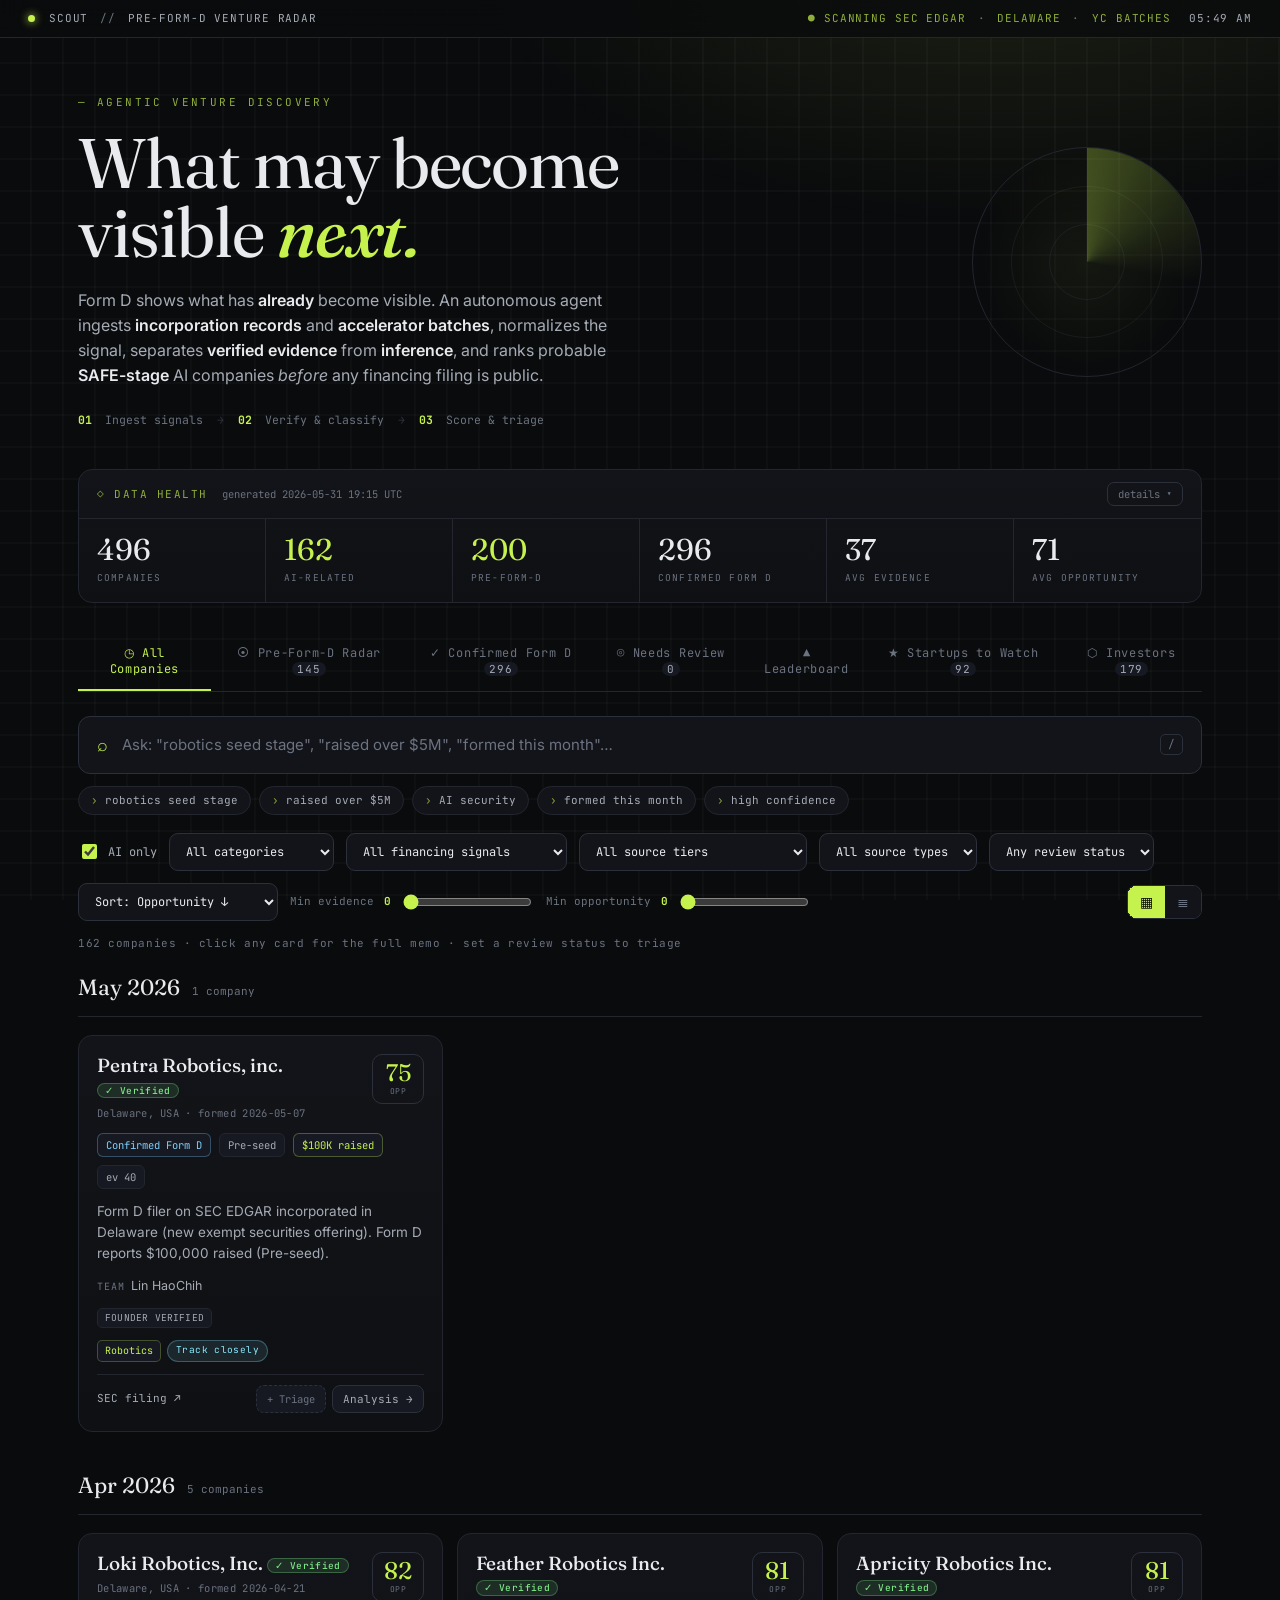
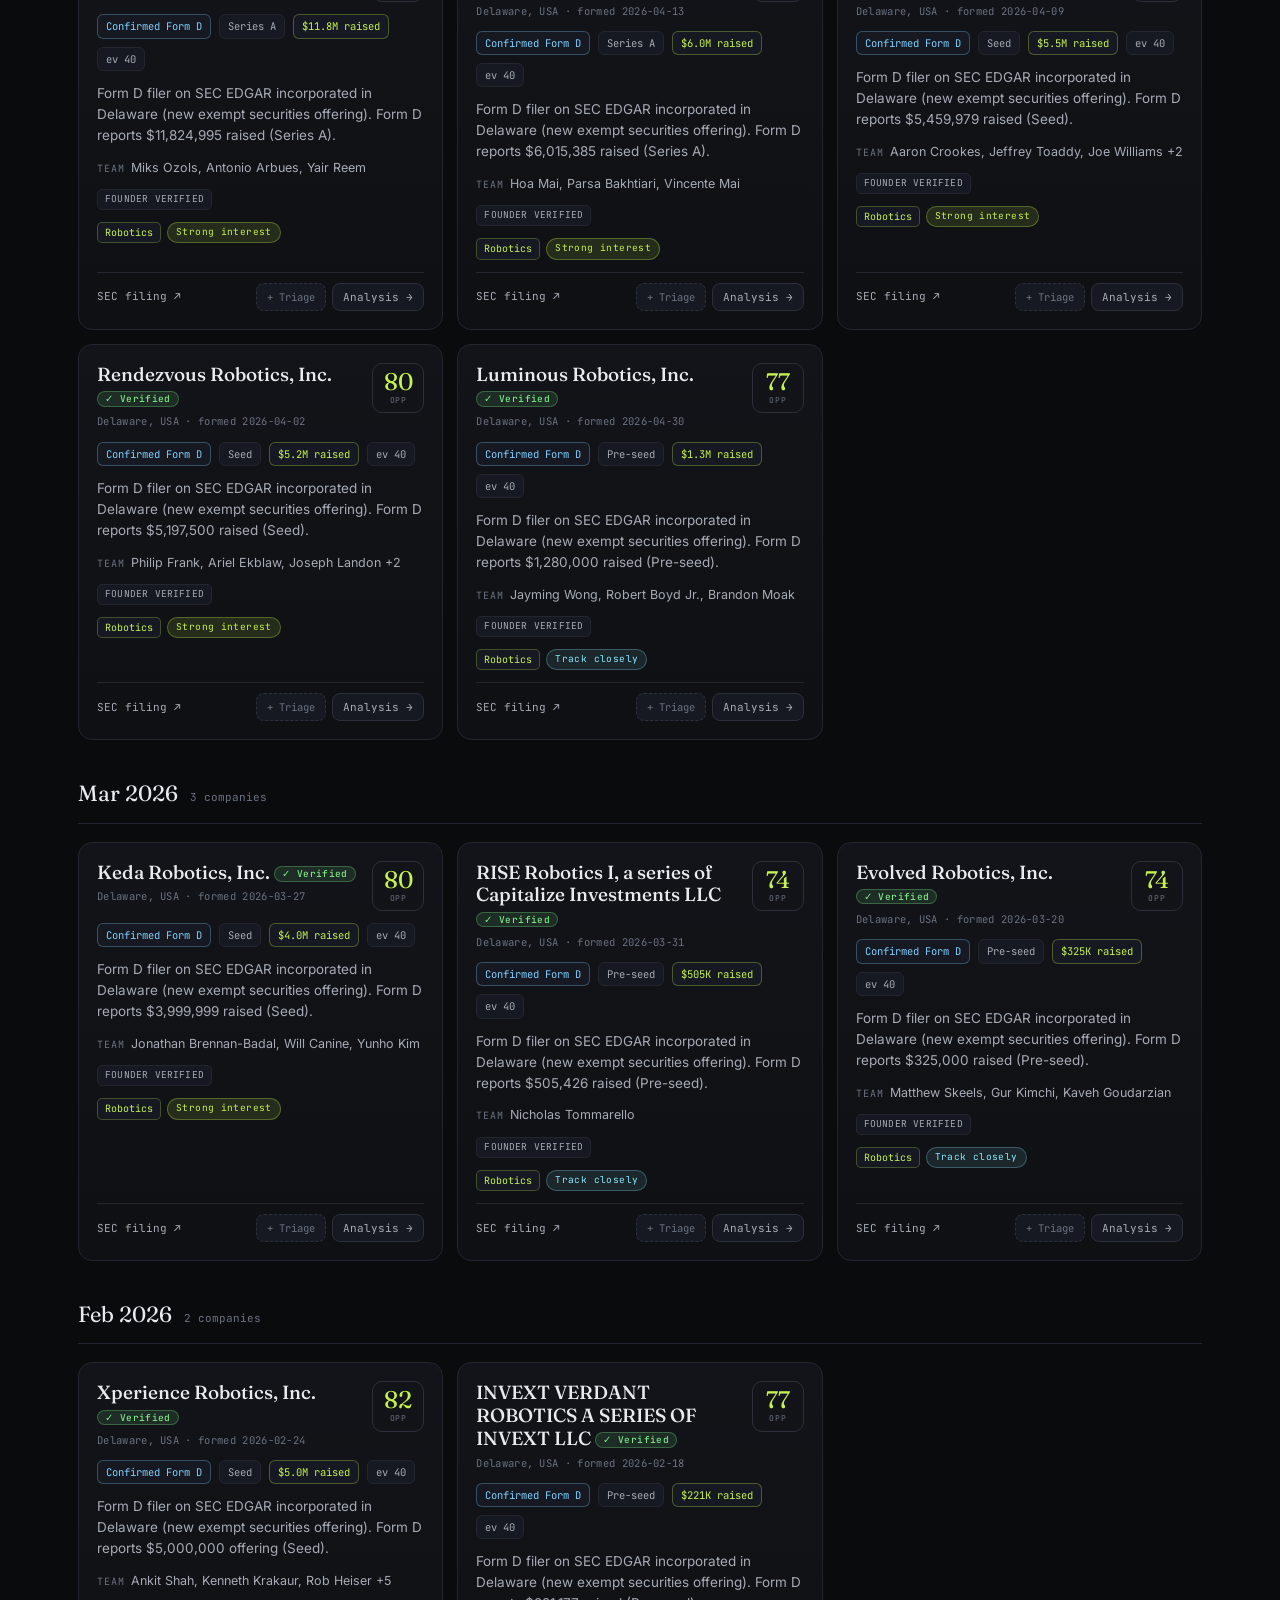
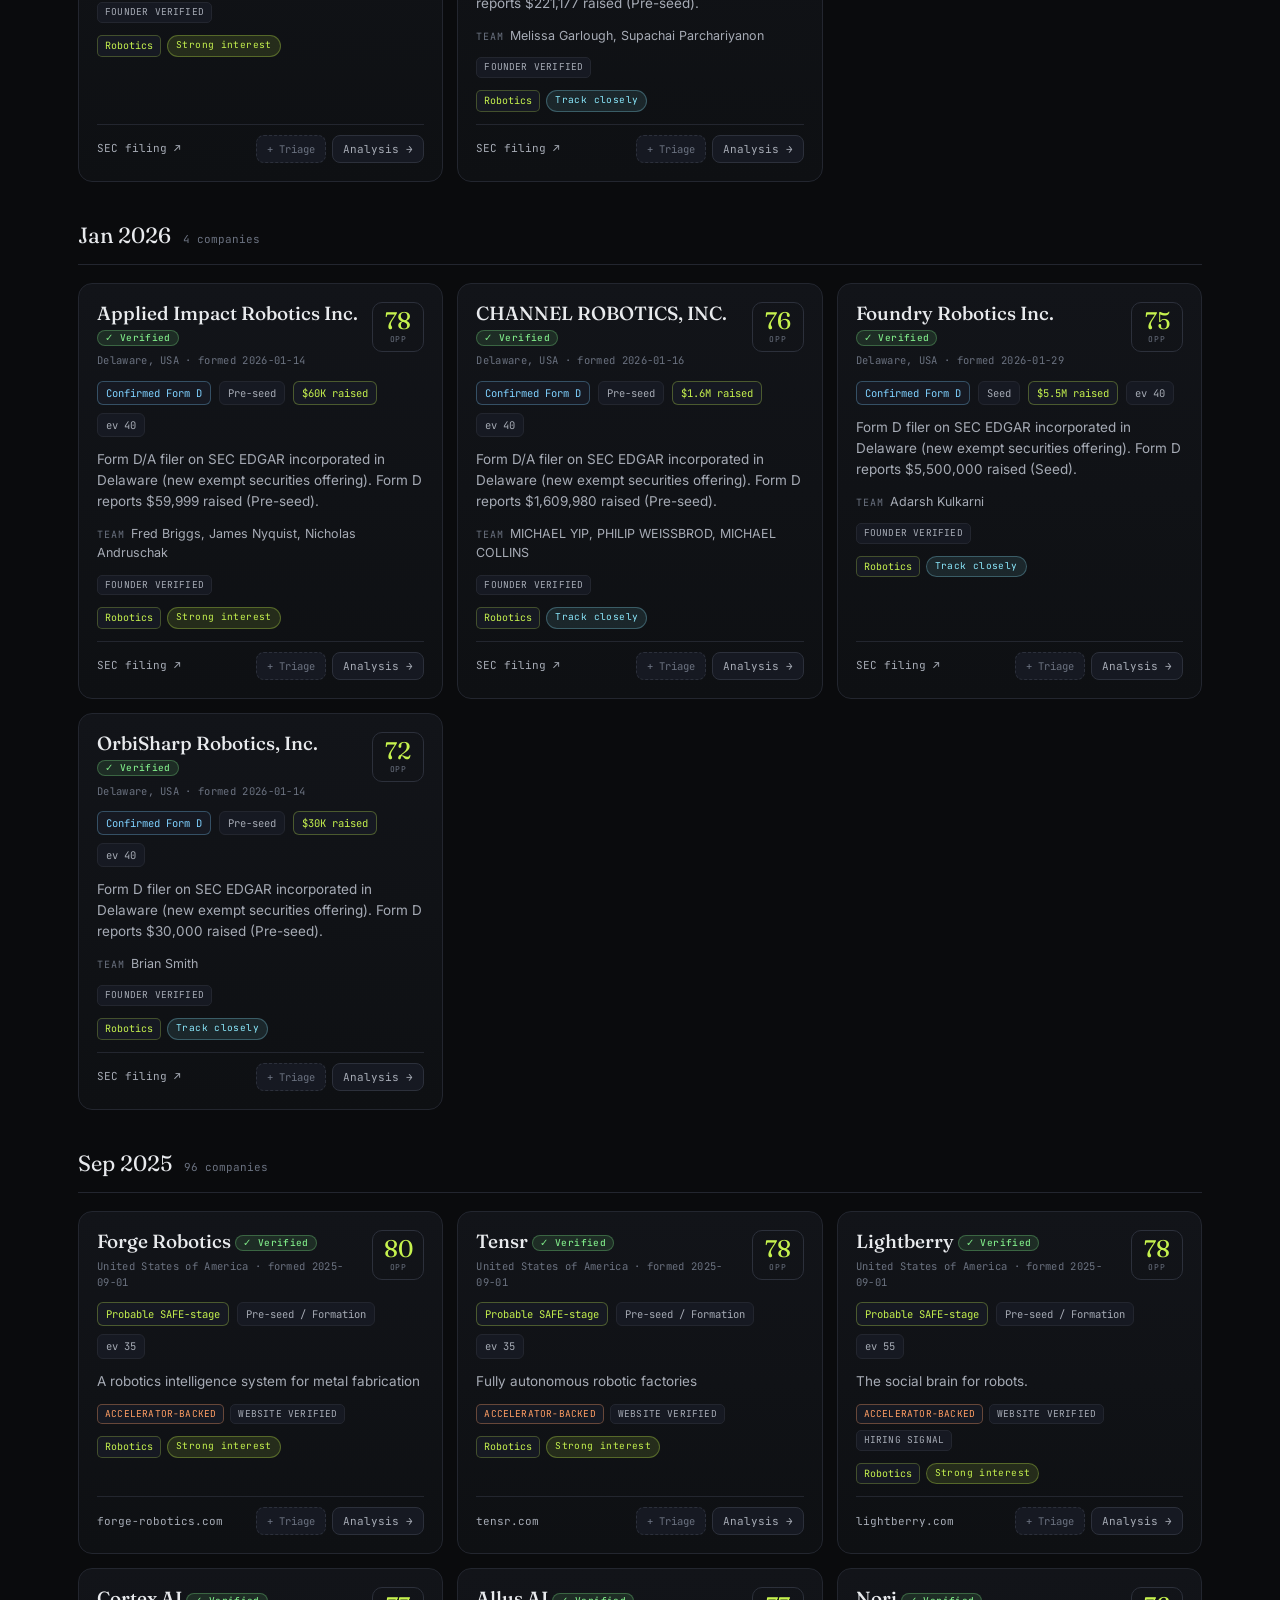
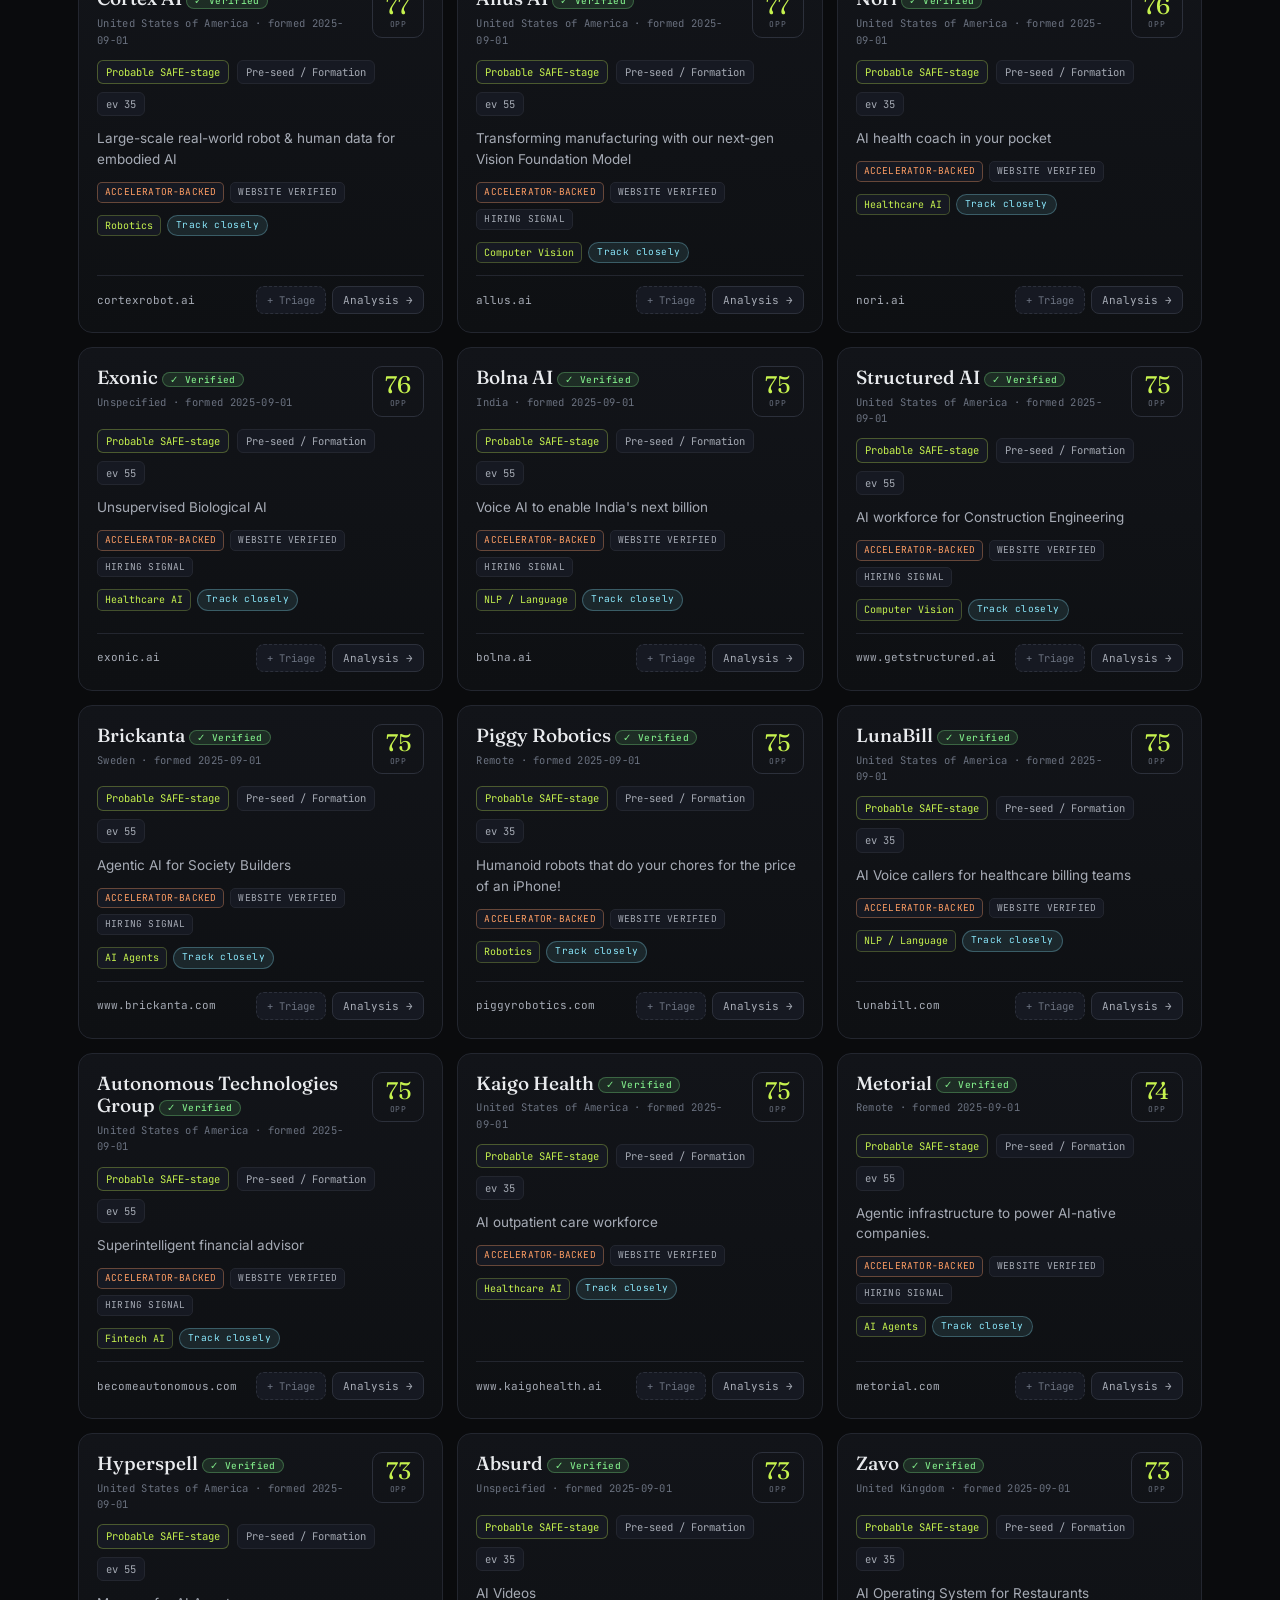
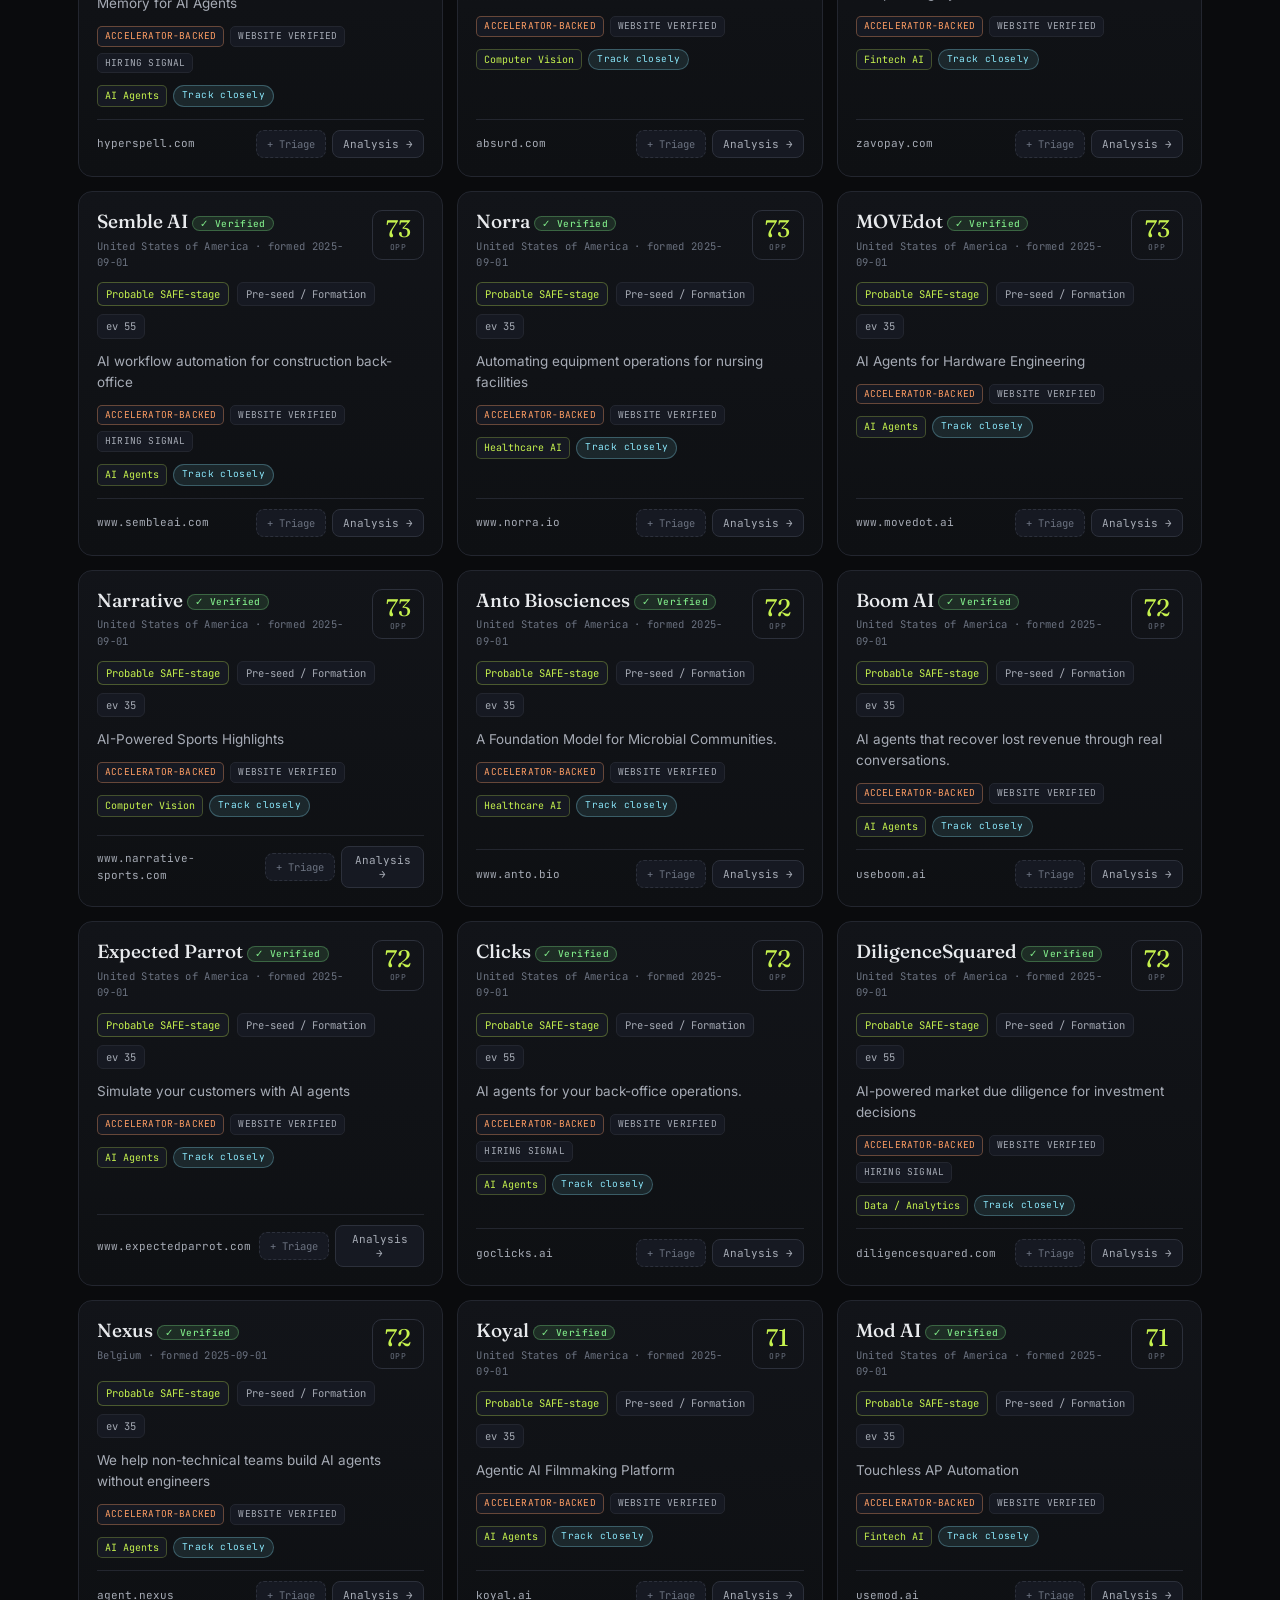
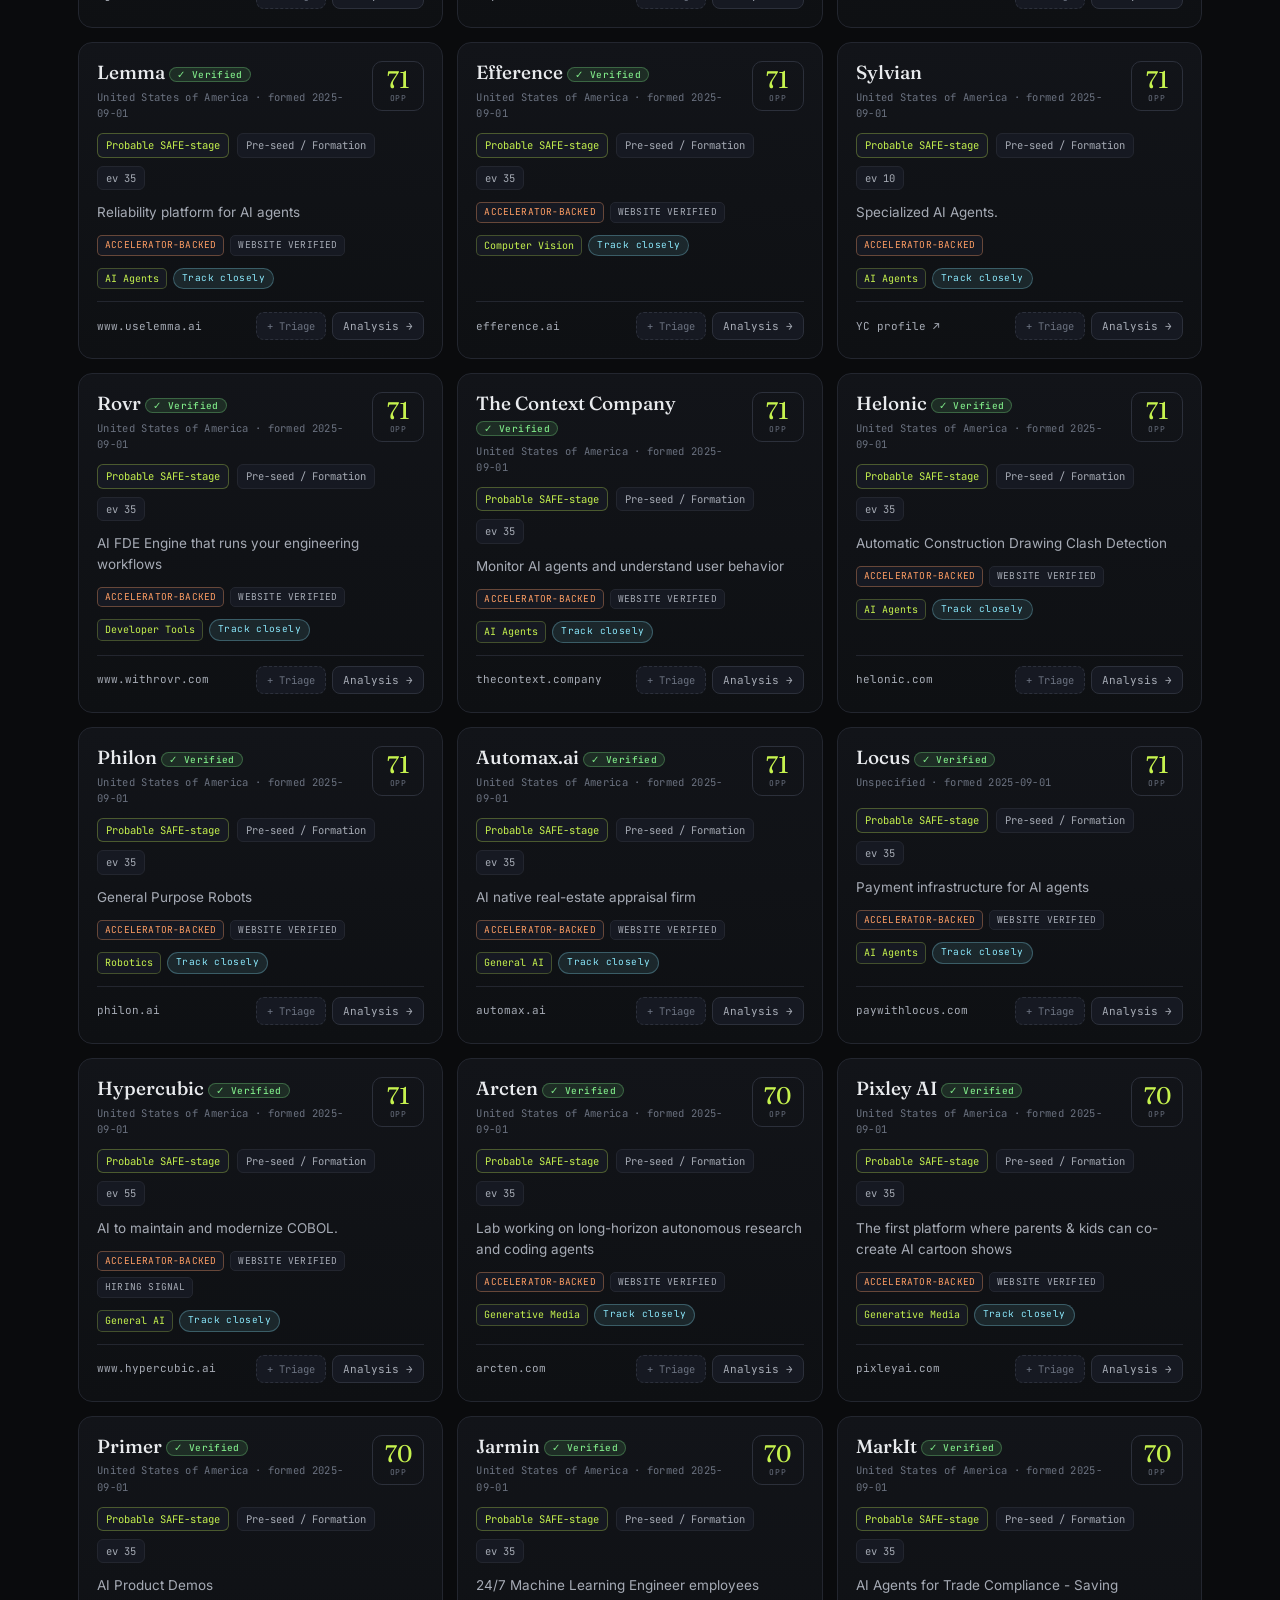
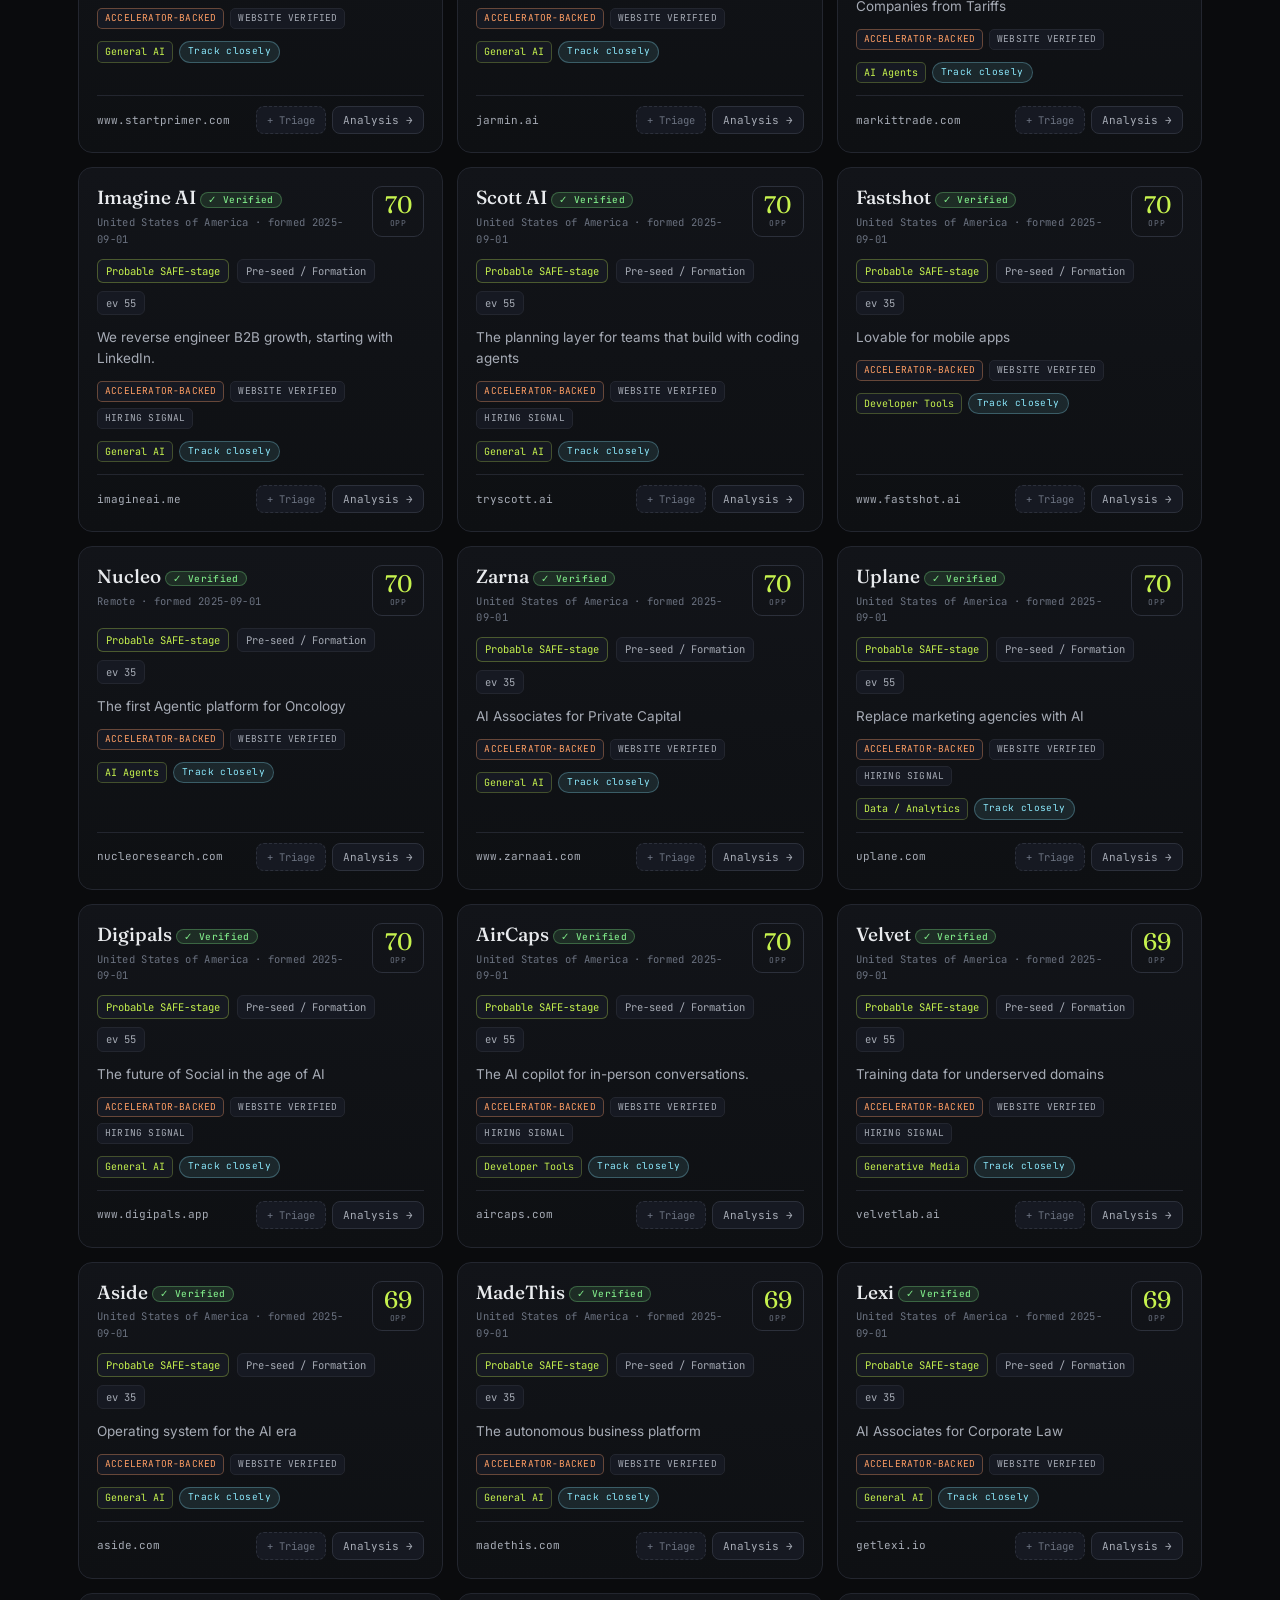
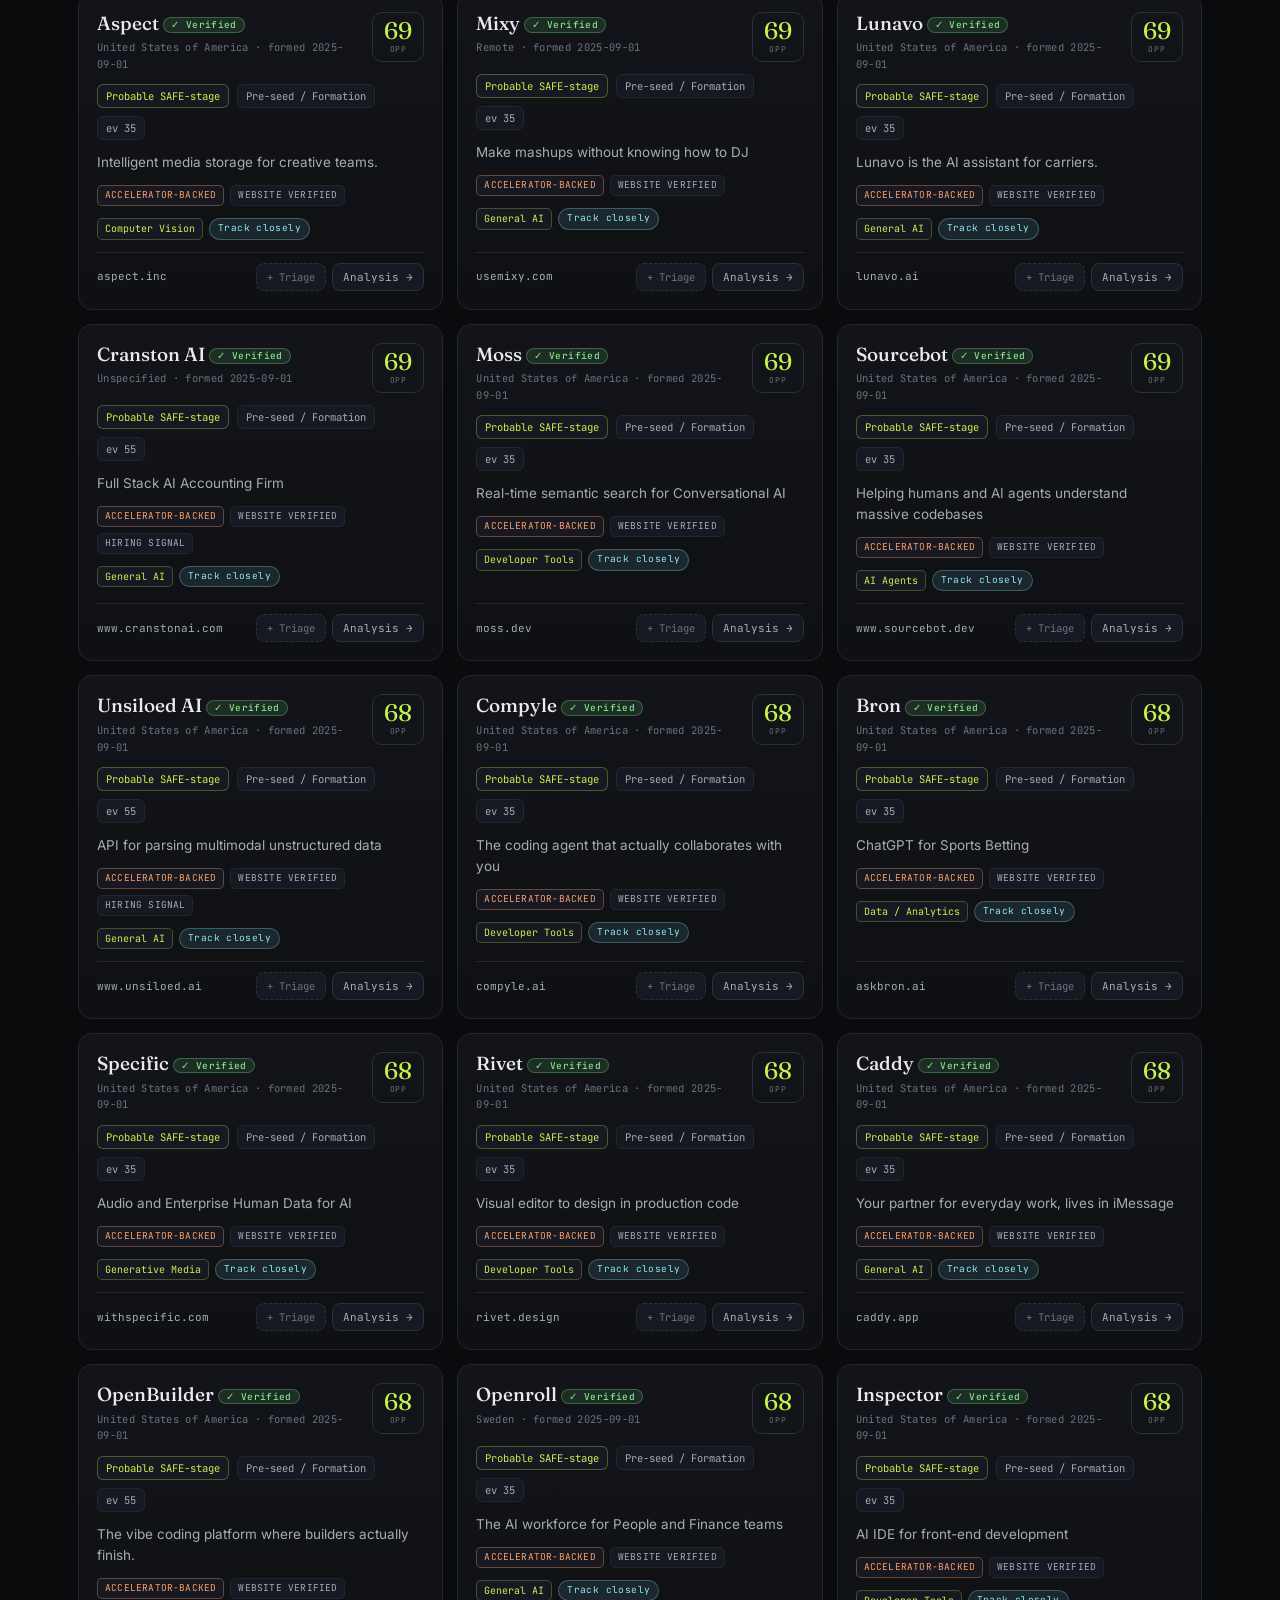
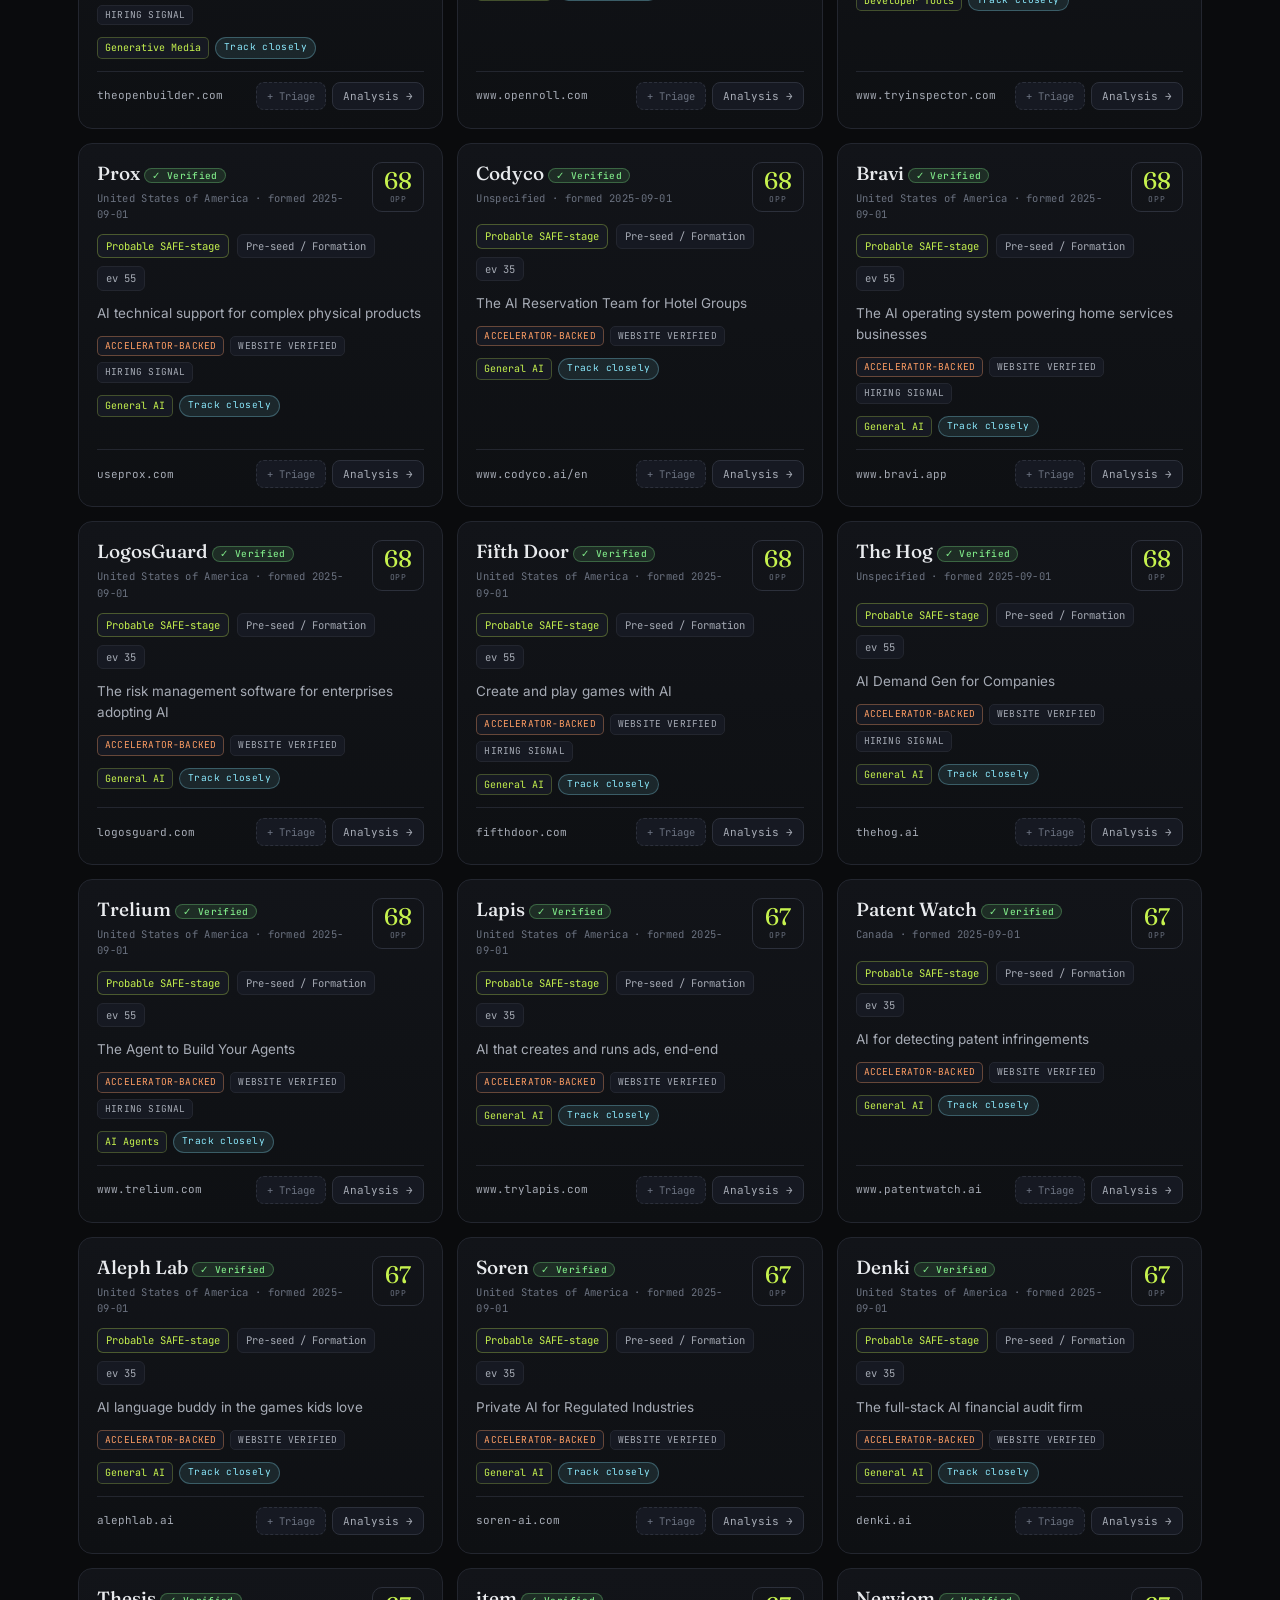
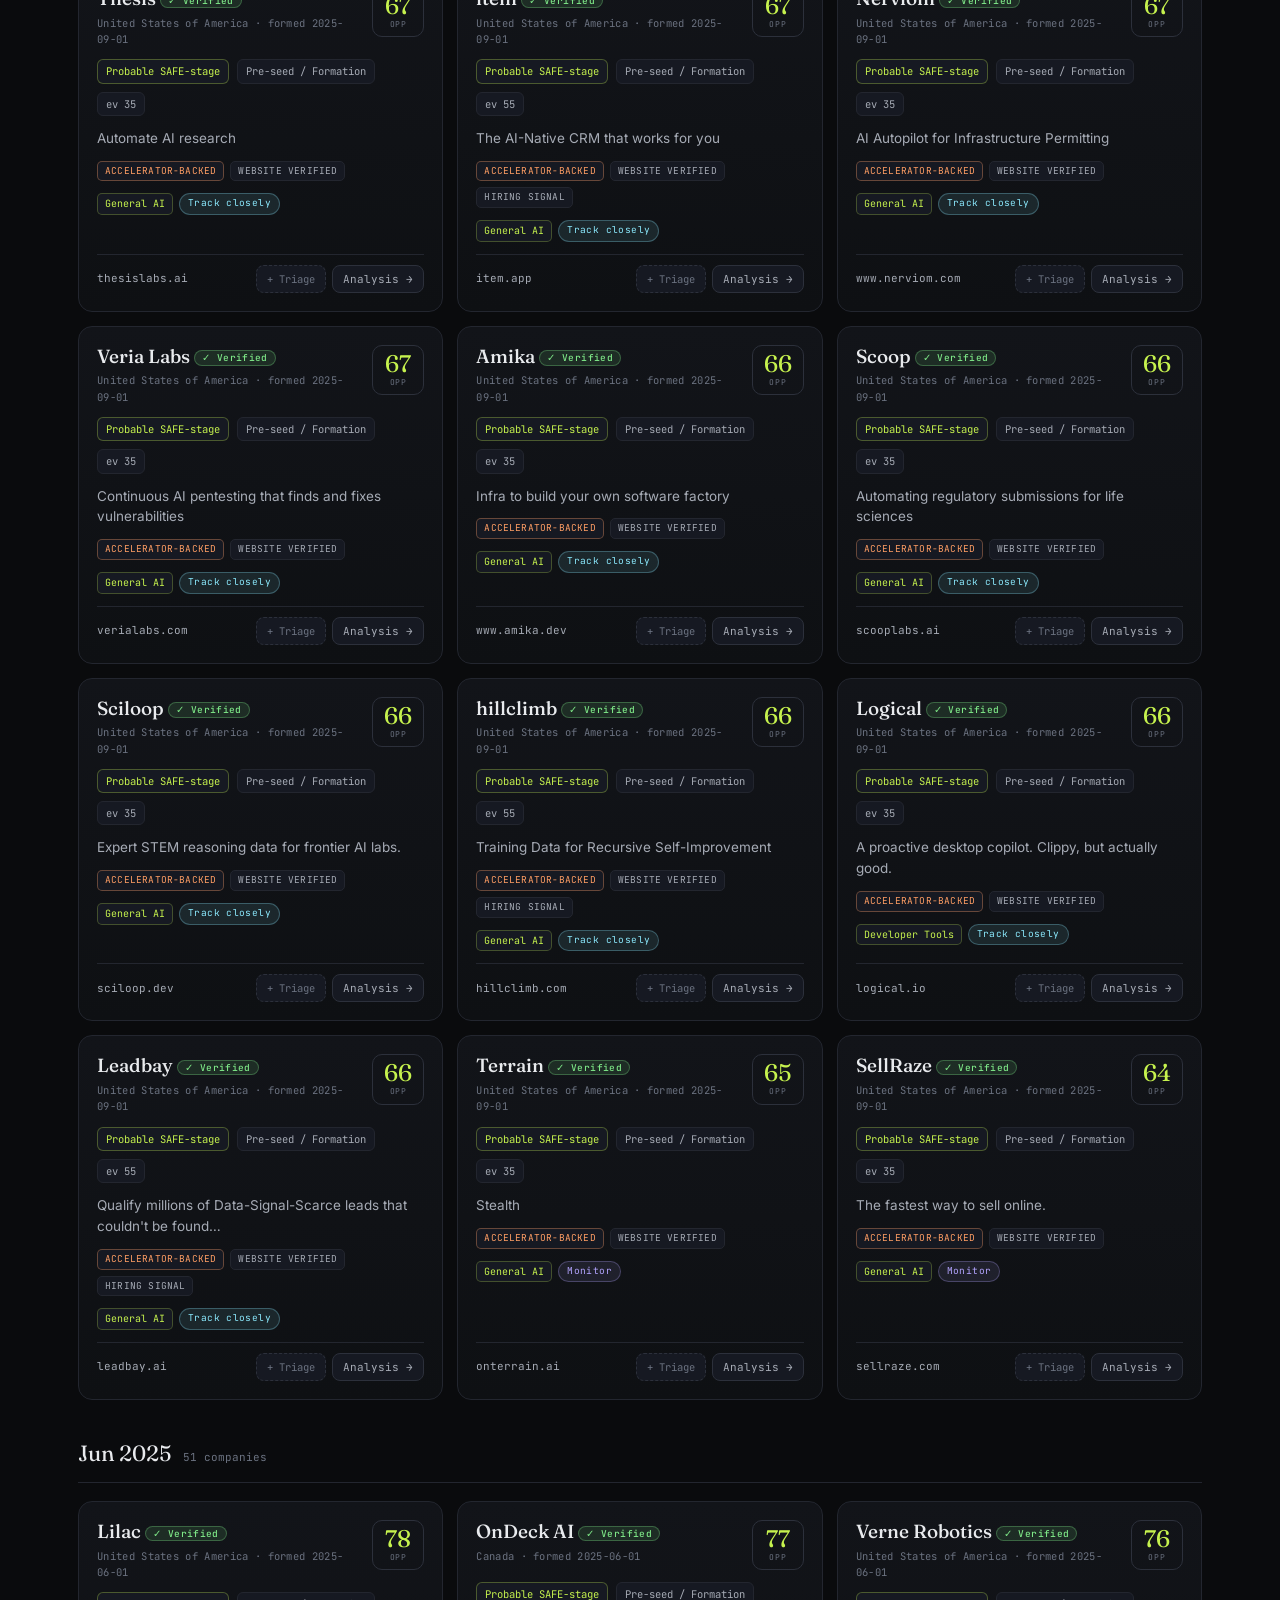
==== dashboard/index.html @ 73df90fe "Remove Preqin naming: label source 'VC export', rename feed to watch.* Renames the Startups-to-Watch" ====
<!DOCTYPE html>
<html lang="en">
<head>
  <meta charset="UTF-8" />
  <meta name="viewport" content="width=device-width, initial-scale=1.0" />
  <title>SCOUT — Pre-Form-D Venture Radar</title>
  <meta name="description" content="An agentic venture radar that finds AI-native companies before they become obvious — separating verified evidence from inference, and ranking what may become visible next." />
  <link rel="preconnect" href="https://fonts.googleapis.com" />
  <link rel="preconnect" href="https://fonts.gstatic.com" crossorigin />
  <link href="https://fonts.googleapis.com/css2?family=Fraunces:ital,opsz,wght@0,9..144,400;0,9..144,600;1,9..144,500&family=Inter:wght@400;500;600&family=JetBrains+Mono:wght@400;500&display=swap" rel="stylesheet" />
  <link rel="stylesheet" href="styles.css" />
</head>
<body>
  <div class="bg-grid" aria-hidden="true"></div>

  <!-- Status bar -->
  <div class="statusbar">
    <div class="sb-left"><span class="dot"></span> SCOUT <span class="sb-sep">//</span> PRE-FORM-D VENTURE RADAR</div>
    <div class="sb-right">
      <span class="sb-feed">● SCANNING SEC EDGAR <span class="sb-sep">·</span> DELAWARE <span class="sb-sep">·</span> YC BATCHES</span>
      <span class="sb-clock" id="clock">--:--</span>
    </div>
  </div>

  <main>
    <!-- Hero -->
    <header class="hero">
      <div class="hero-copy">
        <div class="kicker">— Agentic venture discovery</div>
        <h1>What may become<br />visible <em>next.</em></h1>
        <p class="lede">
          Form D shows what has <b>already</b> become visible. An autonomous agent ingests
          <b>incorporation records</b> and <b>accelerator batches</b>, normalizes the signal,
          separates <b>verified evidence</b> from <b>inference</b>, and ranks probable
          <b>SAFE-stage</b> AI companies <em>before</em> any financing filing is public.
        </p>
        <div class="how">
          <span class="how-step"><b>01</b> Ingest signals</span>
          <span class="how-arrow">→</span>
          <span class="how-step"><b>02</b> Verify &amp; classify</span>
          <span class="how-arrow">→</span>
          <span class="how-step"><b>03</b> Score &amp; triage</span>
        </div>
      </div>
      <div class="radar" aria-hidden="true">
        <div class="radar-sweep"></div>
        <span class="blip b1"></span><span class="blip b2"></span>
        <span class="blip b3"></span><span class="blip b4"></span>
      </div>
    </header>

    <!-- Data Health panel (spec 5.12) -->
    <section class="health" id="health" aria-label="Data health">
      <div class="health-head">
        <span class="health-title">◇ Data Health</span>
        <span class="health-gen" id="healthGen"></span>
        <button class="health-toggle" id="healthToggle" aria-expanded="false">details ▾</button>
      </div>
      <div class="health-strip" id="healthStrip"></div>
      <div class="health-detail" id="healthDetail" hidden></div>
    </section>

    <!-- Tabs (spec 5.9 required tabs) -->
    <nav class="tabs" role="tablist">
      <button class="tab active" data-tab="all" role="tab">◷ All Companies</button>
      <button class="tab" data-tab="radar" role="tab">⦿ Pre-Form-D Radar <span class="tab-count" id="radarCount">0</span></button>
      <button class="tab" data-tab="formd" role="tab">✓ Confirmed Form D <span class="tab-count" id="formdCount">0</span></button>
      <button class="tab" data-tab="review" role="tab">◎ Needs Review <span class="tab-count" id="reviewCount">0</span></button>
      <button class="tab" data-tab="board" role="tab">▲ Leaderboard</button>
      <button class="tab" data-tab="watch" role="tab">★ Startups to Watch <span class="tab-count" id="watchCount">0</span></button>
      <button class="tab" data-tab="investors" role="tab">⬡ Investors <span class="tab-count" id="investorCount">0</span></button>
    </nav>

    <!-- ALL COMPANIES TAB -->
    <section class="tabpanel" id="panel-all">
      <div class="searchbar">
        <span class="search-ico">⌕</span>
        <input id="search" type="search" autocomplete="off"
          placeholder='Ask: "robotics seed stage", "raised over $5M", "formed this month"…' />
        <kbd>/</kbd>
      </div>
      <div class="examples" id="examples"></div>

      <div class="controls">
        <label class="toggle">
          <input type="checkbox" id="aiOnly" checked /><span>AI only</span>
        </label>
        <select id="category" aria-label="AI category filter"></select>
        <select id="financing" aria-label="Financing signal filter">
          <option value="">All financing signals</option>
          <option value="Confirmed Form D">Confirmed Form D</option>
          <option value="Probable SAFE-stage">Probable SAFE-stage</option>
          <option value="Pre-Form-D / early signal">Pre-Form-D / early signal</option>
          <option value="__none__">No Form D found</option>
        </select>
        <select id="tier" aria-label="Source tier filter">
          <option value="">All source tiers</option>
          <option value="1">Tier 1 · SEC confirmed</option>
          <option value="2">Tier 2 · Accelerator</option>
          <option value="3">Tier 3 · Website + founder</option>
          <option value="4">Tier 4 · Domain + job</option>
          <option value="5">Tier 5 · Weak signal</option>
        </select>
        <select id="source" aria-label="Source type filter">
          <option value="">All source types</option>
        </select>
        <select id="reviewFilter" aria-label="Review status filter">
          <option value="">Any review status</option>
          <option value="needs_review">Needs review</option>
          <option value="track_weekly">Track weekly</option>
          <option value="outreach_ready">Outreach ready</option>
          <option value="pass">Pass</option>
          <option value="__untriaged__">Untriaged</option>
        </select>
        <select id="sort" aria-label="Sort">
          <option value="score">Sort: Opportunity ↓</option>
          <option value="evidence">Sort: Evidence ↓</option>
          <option value="conf">Sort: AI confidence ↓</option>
          <option value="date">Sort: Newest</option>
          <option value="raised">Sort: Capital raised ↓</option>
          <option value="name">Sort: A→Z</option>
        </select>
        <label class="slider">
          Min evidence <b id="minEvLabel">0</b>
          <input type="range" id="minEv" min="0" max="100" step="5" value="0" />
        </label>
        <label class="slider">
          Min opportunity <b id="minOppLabel">0</b>
          <input type="range" id="minOpp" min="0" max="100" step="5" value="0" />
        </label>
        <div class="viewtoggle" role="group" aria-label="View">
          <button id="viewGrid" class="vt active" title="Grid">▦</button>
          <button id="viewList" class="vt" title="List">≣</button>
        </div>
      </div>

      <div class="resultmeta" id="resultMeta"></div>
      <div id="groups" class="groups"></div>
      <div id="empty" class="empty" hidden>No companies match these filters.</div>
    </section>

    <!-- PRE-FORM-D RADAR TAB -->
    <section class="tabpanel" id="panel-radar" hidden>
      <div class="radar-intro">
        <h2>Pre-Form-D Radar</h2>
        <p>Companies with <b>no public Form D yet</b>, but enough early evidence to merit tracking —
        SAFE-stage, bootstrapped, stealth, or pre-seed. <span class="muted">“Probable SAFE-stage” is an
        inference from public signals (accelerator presence, live website, hiring), <b>not</b> a confirmed
        financing event.</span></p>
      </div>
      <div id="radarGroups" class="groups"></div>
      <div id="radarEmpty" class="empty" hidden>No pre-Form-D companies match yet.</div>
    </section>

    <!-- CONFIRMED FORM D TAB -->
    <section class="tabpanel" id="panel-formd" hidden>
      <div class="radar-intro">
        <h2>Confirmed Form D</h2>
        <p>Companies with a <b>verified SEC Form D filing</b> — financing is confirmed, not inferred.
        Each is linked to its authoritative EDGAR record. <span class="muted">This is the ground truth the
        radar is trying to anticipate.</span></p>
      </div>
      <div id="formdGroups" class="groups"></div>
      <div id="formdEmpty" class="empty" hidden>No confirmed Form D companies match yet.</div>
    </section>

    <!-- NEEDS REVIEW TAB -->
    <section class="tabpanel" id="panel-review" hidden>
      <div class="radar-intro">
        <h2>Review Queue</h2>
        <p>Your local triage workflow. Set a status on any company card and it lands here.
        <span class="muted">Stored in your browser only — no backend.</span></p>
      </div>
      <div id="reviewGroups" class="review-queue"></div>
      <div id="reviewEmpty" class="empty">Nothing triaged yet. Open a company and choose
        <b>Needs review</b>, <b>Track weekly</b>, <b>Outreach ready</b>, or <b>Pass</b>.</div>
    </section>

    <!-- LEADERBOARD TAB -->
    <section class="tabpanel" id="panel-board" hidden>
      <div class="radar-intro">
        <h2>Leaderboard</h2>
        <p>Top AI companies by <b>opportunity score</b>, with the signals driving each subsector below.</p>
      </div>
      <div class="board-wrap">
        <table class="board" id="board"></table>
      </div>
      <div class="trends-grid">
        <div class="trend-card">
          <h3>AI discoveries by month</h3>
          <div class="bars" id="monthBars"></div>
        </div>
        <div class="trend-card">
          <h3>Top categories</h3>
          <div class="catlist" id="catList"></div>
        </div>
        <div class="trend-card">
          <h3>Momentum (MoM)</h3>
          <div class="momentum" id="momentum"></div>
        </div>
        <div class="trend-card">
          <h3>Top geographies</h3>
          <div class="catlist" id="geoList"></div>
        </div>
      </div>
    </section>
    <!-- STARTUPS TO WATCH TAB (VC deals) -->
    <section class="tabpanel" id="panel-watch" hidden>
      <div class="radar-intro">
        <h2>Startups to Watch</h2>
        <p>Recently <b>funded</b> AI-native startups from a <b>VC deals export</b> — confirmed
        financing rounds with their investor syndicates. <span class="muted">Where the radar infers,
        this is reported: each card is a completed deal with named investors and round size.</span></p>
      </div>
      <div class="watch-controls">
        <select id="watchStage" aria-label="Stage filter"><option value="">All stages</option></select>
        <select id="watchSort" aria-label="Sort">
          <option value="size">Sort: Deal size ↓</option>
          <option value="date">Sort: Newest</option>
          <option value="name">Sort: A→Z</option>
        </select>
        <label class="toggle"><input type="checkbox" id="watchAiOnly" checked /><span>AI only</span></label>
      </div>
      <div id="watchStrip" class="watch-strip"></div>
      <div id="watchGroups" class="cards"></div>
      <div id="watchEmpty" class="empty" hidden>No deals match.</div>
    </section>

    <!-- INVESTORS TAB (VC_Deals.xlsx) -->
    <section class="tabpanel" id="panel-investors" hidden>
      <div class="radar-intro">
        <h2>Investors</h2>
        <p>The <b>VC firms</b> backing the recently-funded startups in the deals export, and the
        <b>portfolio firms</b> each has invested in. <span class="muted">Same deals as Startups to Watch,
        pivoted around the investor.</span></p>
      </div>
      <div class="watch-controls">
        <div class="searchbar inline">
          <span class="search-ico">⌕</span>
          <input id="investorSearch" type="search" autocomplete="off" placeholder="Search investors or portfolio firms…" />
        </div>
        <select id="investorSort" aria-label="Sort investors">
          <option value="deals">Sort: Most deals ↓</option>
          <option value="capital">Sort: Capital alongside ↓</option>
          <option value="name">Sort: A→Z</option>
        </select>
        <label class="toggle"><input type="checkbox" id="investorAiOnly" /><span>AI backers only</span></label>
      </div>
      <div id="investorStrip" class="watch-strip"></div>
      <div id="investorGroups" class="cards"></div>
      <div id="investorEmpty" class="empty" hidden>No investors match.</div>
    </section>
  </main>

  <!-- Analysis drawer -->
  <div class="drawer-overlay" id="drawerOverlay" hidden></div>
  <aside class="drawer" id="drawer" hidden aria-label="Investment analysis"></aside>

  <footer class="footer">
    <span>Form D companies verified via SEC EDGAR · pre-Form-D companies sourced from the open YC dataset · every claim labeled and linked · auto-refreshed monthly on GitHub Actions.</span>
    <span class="foot-links">
      <a href="https://github.com/SpencerBrown1717/Venture_fun_01" target="_blank" rel="noopener">SOURCE</a>
      <a href="https://github.com/SpencerBrown1717/Venture_fun_01#readme" target="_blank" rel="noopener">README</a>
    </span>
  </footer>

  <script src="app.js"></script>
</body>
</html>
---- dashboard/styles.css ----
/* ===========================================================================
   SCOUT — editorial venture-intelligence dashboard
   Dark, typographic, calm. Serif display + mono accents + clean sans body.
   =========================================================================== */

:root {
  --bg: #0a0b0d;
  --bg-2: #0e1013;
  --panel: #121419;
  --panel-2: #161922;
  --line: #23262f;
  --line-2: #2c303b;
  --txt: #e8eaed;
  --txt-2: #a6abb5;
  --txt-3: #6b7280;
  --accent: #c6f24e;       /* lime */
  --accent-dim: #8fae3a;
  --hi: #7ee787;
  --mid: #ffd166;
  --lo: #5b6472;
  --strong: #c6f24e;
  --track: #8be9fd;
  --monitor: #b3a4ff;
  --pass: #6b7280;
  --shadow: 0 18px 50px rgba(0,0,0,0.55);
  --radius: 14px;
  --mono: "JetBrains Mono", ui-monospace, SFMono-Regular, Menlo, monospace;
  --serif: "Fraunces", Georgia, "Times New Roman", serif;
  --sans: "Inter", system-ui, -apple-system, Segoe UI, Roboto, sans-serif;
}

* { box-sizing: border-box; }
html { scroll-behavior: smooth; }
body {
  margin: 0;
  background: var(--bg);
  color: var(--txt);
  font-family: var(--sans);
  font-size: 15px;
  line-height: 1.55;
  -webkit-font-smoothing: antialiased;
}
a { color: inherit; }

.bg-grid {
  position: fixed; inset: 0; z-index: 0; pointer-events: none;
  background:
    radial-gradient(900px 500px at 78% -8%, rgba(198,242,78,0.10), transparent 60%),
    linear-gradient(transparent 95%, rgba(255,255,255,0.025) 95%) 0 0 / 100% 32px,
    linear-gradient(90deg, transparent 95%, rgba(255,255,255,0.025) 95%) 0 0 / 32px 100%;
}

/* ---- Status bar ---- */
.statusbar {
  position: sticky; top: 0; z-index: 40;
  display: flex; justify-content: space-between; align-items: center;
  padding: 10px 28px;
  font-family: var(--mono); font-size: 11px; letter-spacing: 0.08em;
  color: var(--txt-3);
  background: rgba(10,11,13,0.82);
  backdrop-filter: blur(10px);
  border-bottom: 1px solid var(--line);
}
.sb-left { color: var(--txt-2); }
.sb-left .dot, .sb-feed::before { color: var(--accent); }
.sb-sep { color: var(--txt-3); margin: 0 4px; }
.sb-right { display: flex; gap: 18px; align-items: center; }
.sb-feed { color: var(--accent-dim); }
.sb-clock { color: var(--txt-2); }
.dot {
  display: inline-block; width: 7px; height: 7px; border-radius: 50%;
  background: var(--accent); margin-right: 6px;
  box-shadow: 0 0 8px var(--accent); animation: pulse 2.4s infinite;
}
@keyframes pulse { 0%,100%{opacity:1} 50%{opacity:0.35} }

main { position: relative; z-index: 1; max-width: 1180px; margin: 0 auto; padding: 0 28px 80px; }

/* ---- Hero ---- */
.hero {
  display: grid; grid-template-columns: 1.5fr 1fr; gap: 40px; align-items: center;
  padding: 56px 0 40px;
}
.kicker {
  font-family: var(--mono); font-size: 11px; letter-spacing: 0.22em;
  text-transform: uppercase; color: var(--accent-dim); margin-bottom: 18px;
}
.hero h1 {
  font-family: var(--serif); font-weight: 400;
  font-size: clamp(38px, 6vw, 70px); line-height: 0.98; letter-spacing: -0.015em;
  margin: 0 0 22px;
}
.hero h1 em { font-style: italic; color: var(--accent); font-weight: 500; }
.lede { color: var(--txt-2); font-size: 16px; max-width: 56ch; margin: 0 0 24px; }
.lede b { color: var(--txt); font-weight: 600; }
.how { display: flex; align-items: center; gap: 14px; flex-wrap: wrap; font-family: var(--mono); font-size: 11.5px; color: var(--txt-3); }
.how-step b { color: var(--accent); margin-right: 6px; }
.how-arrow { color: var(--line-2); }

/* radar scope */
.radar {
  position: relative; width: 230px; height: 230px; justify-self: end;
  border-radius: 50%;
  background: radial-gradient(circle, rgba(198,242,78,0.06), transparent 70%);
  border: 1px solid var(--line);
}
.radar::before, .radar::after {
  content: ""; position: absolute; inset: 0; border-radius: 50%;
  border: 1px solid rgba(255,255,255,0.05);
}
.radar::before { inset: 38px; }
.radar::after { inset: 76px; }
.radar-sweep {
  position: absolute; inset: 0; border-radius: 50%;
  background: conic-gradient(from 0deg, rgba(198,242,78,0.28), transparent 28%);
  animation: sweep 4s linear infinite;
}
@keyframes sweep { to { transform: rotate(360deg); } }
.blip { position: absolute; width: 6px; height: 6px; border-radius: 50%; background: var(--accent); box-shadow: 0 0 8px var(--accent); opacity: 0; animation: blip 4s infinite; }
.b1 { top: 30%; left: 58%; animation-delay: 0.4s; }
.b2 { top: 62%; left: 40%; animation-delay: 1.6s; }
.b3 { top: 46%; left: 72%; animation-delay: 2.6s; }
.b4 { top: 70%; left: 64%; animation-delay: 3.3s; }
@keyframes blip { 0%,100%{opacity:0} 10%{opacity:1} 70%{opacity:0.2} }

/* ---- Stat strip ---- */
.stats {
  display: grid; grid-template-columns: repeat(6, 1fr);
  border: 1px solid var(--line); border-radius: var(--radius);
  background: linear-gradient(180deg, var(--panel), var(--bg-2));
  overflow: hidden; margin-bottom: 38px;
}
.stat { padding: 20px 22px; border-right: 1px solid var(--line); }
.stat:last-child { border-right: none; }
.stat .lbl { font-family: var(--mono); font-size: 10px; letter-spacing: 0.14em; text-transform: uppercase; color: var(--txt-3); }
.stat .num { font-family: var(--serif); font-size: 38px; line-height: 1.1; margin-top: 6px; }
.stat .num.accent { color: var(--accent); }
.stat .num.serif-sm { font-size: 26px; }

/* ---- Tabs ---- */
.tabs { display: flex; gap: 4px; border-bottom: 1px solid var(--line); margin-bottom: 24px; }
.tab {
  background: none; border: none; cursor: pointer;
  font-family: var(--mono); font-size: 12px; letter-spacing: 0.06em;
  color: var(--txt-3); padding: 12px 16px; border-bottom: 2px solid transparent;
  transition: color 0.15s;
}
.tab:hover { color: var(--txt-2); }
.tab.active { color: var(--accent); border-bottom-color: var(--accent); }
.tab-count { display: inline-block; min-width: 18px; padding: 0 5px; border-radius: 9px; background: var(--panel-2); color: var(--txt-2); font-size: 11px; text-align: center; }

/* ---- Search ---- */
.searchbar {
  display: flex; align-items: center; gap: 12px;
  background: var(--panel); border: 1px solid var(--line-2); border-radius: 12px;
  padding: 14px 18px; margin-bottom: 12px;
}
.searchbar:focus-within { border-color: var(--accent-dim); box-shadow: 0 0 0 3px rgba(198,242,78,0.08); }
.search-ico { color: var(--accent); font-size: 18px; }
.searchbar input { flex: 1; background: none; border: none; outline: none; color: var(--txt); font-size: 15px; font-family: var(--sans); }
.searchbar input::placeholder { color: var(--txt-3); }
.searchbar kbd { font-family: var(--mono); font-size: 11px; color: var(--txt-3); border: 1px solid var(--line-2); border-radius: 5px; padding: 1px 7px; }
.examples { display: flex; flex-wrap: wrap; gap: 8px; margin-bottom: 18px; }
.chip {
  font-family: var(--mono); font-size: 11px; color: var(--txt-2); cursor: pointer;
  background: var(--panel); border: 1px solid var(--line); border-radius: 20px; padding: 5px 12px;
  transition: all 0.15s;
}
.chip::before { content: "› "; color: var(--accent-dim); }
.chip:hover { border-color: var(--accent-dim); color: var(--txt); }

/* ---- Controls ---- */
.controls { display: flex; flex-wrap: wrap; gap: 12px; align-items: center; margin-bottom: 14px; }
.controls select {
  background: var(--panel); color: var(--txt); border: 1px solid var(--line-2);
  border-radius: 9px; padding: 9px 12px; font-family: var(--mono); font-size: 12px; cursor: pointer;
}
.toggle { display: flex; align-items: center; gap: 8px; font-family: var(--mono); font-size: 12px; color: var(--txt-2); cursor: pointer; }
.toggle input { accent-color: var(--accent); width: 15px; height: 15px; }
.slider { display: flex; align-items: center; gap: 10px; font-family: var(--mono); font-size: 11px; color: var(--txt-3); }
.slider b { color: var(--accent); }
.slider input { accent-color: var(--accent); }
.viewtoggle { display: flex; margin-left: auto; border: 1px solid var(--line-2); border-radius: 9px; overflow: hidden; }
.vt { background: var(--panel); border: none; color: var(--txt-3); padding: 8px 12px; cursor: pointer; font-size: 14px; }
.vt.active { background: var(--accent); color: #0a0b0d; }

.resultmeta { font-family: var(--mono); font-size: 11px; color: var(--txt-3); margin: 6px 0 18px; letter-spacing: 0.05em; }

/* ---- Month groups ---- */
.month-group { margin-bottom: 36px; }
.month-head {
  font-family: var(--serif); font-size: 22px; color: var(--txt);
  display: flex; align-items: baseline; gap: 12px;
  padding-bottom: 12px; margin-bottom: 18px; border-bottom: 1px solid var(--line);
}
.month-head .count { font-family: var(--mono); font-size: 11px; color: var(--txt-3); }

.cards { display: grid; grid-template-columns: repeat(auto-fill, minmax(330px, 1fr)); gap: 14px; }
.groups.list .cards { grid-template-columns: 1fr; }

/* ---- Card ---- */
.card {
  position: relative;
  background: linear-gradient(180deg, var(--panel), var(--bg-2));
  border: 1px solid var(--line); border-radius: var(--radius);
  padding: 18px; transition: border-color 0.15s, transform 0.15s;
  display: flex; flex-direction: column; gap: 12px;
}
.card:hover { border-color: var(--line-2); transform: translateY(-2px); }
.card-top { display: flex; justify-content: space-between; gap: 12px; align-items: flex-start; }
.card h3 { font-family: var(--serif); font-weight: 500; font-size: 19px; margin: 0; line-height: 1.2; }
.card .sub { font-family: var(--mono); font-size: 10.5px; color: var(--txt-3); margin-top: 5px; letter-spacing: 0.03em; }
.opp-badge {
  text-align: center; flex-shrink: 0; min-width: 52px;
  border: 1px solid var(--line-2); border-radius: 10px; padding: 6px 8px;
}
.opp-badge .v { font-family: var(--serif); font-size: 24px; line-height: 1; color: var(--accent); }
.opp-badge .l { font-family: var(--mono); font-size: 8px; letter-spacing: 0.1em; color: var(--txt-3); text-transform: uppercase; }

.metaline { display: flex; flex-wrap: wrap; gap: 8px; align-items: center; }
.pill-meta { font-family: var(--mono); font-size: 10.5px; color: var(--txt-2); background: var(--panel-2); border: 1px solid var(--line); border-radius: 6px; padding: 3px 8px; }
.pill-meta.raised { color: var(--accent); border-color: rgba(198,242,78,0.3); }
.desc { color: var(--txt-2); font-size: 13.5px; margin: 0; display: -webkit-box; -webkit-line-clamp: 3; -webkit-box-orient: vertical; overflow: hidden; }
.founders-line { font-size: 12.5px; color: var(--txt-2); }
.founders-line .fk { font-family: var(--mono); font-size: 10px; color: var(--txt-3); text-transform: uppercase; letter-spacing: 0.1em; margin-right: 6px; }

.tags { display: flex; flex-wrap: wrap; gap: 6px; }
.tag { font-family: var(--mono); font-size: 10px; color: var(--txt-2); background: var(--panel-2); border: 1px solid var(--line); border-radius: 5px; padding: 2px 7px; }
.tag.cat { color: var(--accent); border-color: rgba(198,242,78,0.25); }

.card-foot { display: flex; justify-content: space-between; align-items: center; gap: 8px; margin-top: auto; padding-top: 10px; border-top: 1px solid var(--line); }
.card-foot a { font-family: var(--mono); font-size: 11px; color: var(--txt-2); text-decoration: none; }
.card-foot a:hover { color: var(--accent); }
.foot-actions { display: flex; gap: 6px; align-items: center; }
.memo-btn, .star {
  font-family: var(--mono); font-size: 11px; cursor: pointer;
  background: var(--panel-2); color: var(--txt-2); border: 1px solid var(--line-2);
  border-radius: 8px; padding: 6px 10px; transition: all 0.15s;
}
.memo-btn:hover { border-color: var(--accent-dim); color: var(--txt); }
.star { padding: 6px 9px; }
.star.on { color: var(--accent); border-color: var(--accent-dim); }

/* verified badge */
.vbadge {
  display: inline-block; font-family: var(--mono); font-size: 9.5px; font-weight: 500;
  letter-spacing: 0.04em; vertical-align: middle; padding: 1px 7px; border-radius: 999px;
  background: rgba(126,231,135,0.12); color: var(--hi); border: 1px solid rgba(126,231,135,0.3);
  text-decoration: none; white-space: nowrap;
}
a.vbadge:hover { background: rgba(126,231,135,0.22); }

/* verdict */
.verdict { font-family: var(--mono); font-size: 9.5px; padding: 2px 8px; border-radius: 999px; letter-spacing: 0.04em; white-space: nowrap; }
.v-strong { color: var(--strong); background: rgba(198,242,78,0.12); border: 1px solid rgba(198,242,78,0.3); }
.v-track { color: var(--track); background: rgba(139,233,253,0.1); border: 1px solid rgba(139,233,253,0.28); }
.v-monitor { color: var(--monitor); background: rgba(179,164,255,0.1); border: 1px solid rgba(179,164,255,0.28); }
.v-pass { color: var(--pass); background: rgba(107,114,128,0.12); border: 1px solid rgba(107,114,128,0.3); }

/* ---- Trends ---- */
.trends-grid { display: grid; grid-template-columns: repeat(2, 1fr); gap: 14px; }
.trend-card { background: linear-gradient(180deg, var(--panel), var(--bg-2)); border: 1px solid var(--line); border-radius: var(--radius); padding: 20px; }
.trend-card h3 { font-family: var(--mono); font-size: 11px; letter-spacing: 0.1em; text-transform: uppercase; color: var(--txt-3); margin: 0 0 18px; }
.bars { display: flex; align-items: flex-end; gap: 14px; height: 150px; }
.bar-col { flex: 1; display: flex; flex-direction: column; align-items: center; height: 100%; justify-content: flex-end; gap: 8px; }
.bar { width: 100%; max-width: 46px; background: linear-gradient(180deg, var(--accent), var(--accent-dim)); border-radius: 5px 5px 0 0; min-height: 4px; position: relative; }
.bar::after { content: attr(data-count); position: absolute; top: -18px; left: 50%; transform: translateX(-50%); font-family: var(--mono); font-size: 11px; color: var(--txt-2); }
.bar-label { font-family: var(--mono); font-size: 10px; color: var(--txt-3); }
.catlist { display: flex; flex-direction: column; gap: 12px; }
.catrow { display: grid; grid-template-columns: 1fr auto; gap: 4px 10px; align-items: center; }
.catrow .nm { font-size: 13px; color: var(--txt); }
.catrow .ct { font-family: var(--mono); font-size: 11px; color: var(--txt-3); }
.catrow .track { grid-column: 1 / -1; height: 5px; background: var(--panel-2); border-radius: 3px; overflow: hidden; }
.catrow .fill { height: 100%; background: var(--accent); border-radius: 3px; }
.momentum { display: flex; flex-direction: column; gap: 10px; }
.mom-row { display: flex; align-items: center; gap: 10px; font-size: 13px; color: var(--txt-2); }
.mom-row .pill { font-family: var(--mono); font-size: 11px; padding: 2px 8px; border-radius: 6px; }
.pill.up { color: var(--hi); background: rgba(126,231,135,0.1); }
.pill.down { color: #ff8a8a; background: rgba(255,138,138,0.1); }
.mom-empty { color: var(--txt-3); font-size: 12px; }

/* ---- Drawer ---- */
.drawer-overlay { position: fixed; inset: 0; background: rgba(0,0,0,0.6); backdrop-filter: blur(3px); z-index: 50; }
.drawer {
  position: fixed; top: 0; right: 0; height: 100vh; width: min(560px, 94vw); z-index: 51;
  background: var(--bg-2); border-left: 1px solid var(--line-2); box-shadow: var(--shadow);
  overflow-y: auto; padding: 30px 30px 60px; animation: slideIn 0.22s ease;
}
@keyframes slideIn { from { transform: translateX(30px); opacity: 0; } to { transform: none; opacity: 1; } }
.drawer .close { position: absolute; top: 18px; right: 20px; background: none; border: none; color: var(--txt-3); font-size: 26px; cursor: pointer; line-height: 1; }
.drawer .close:hover { color: var(--txt); }
.drawer h2 { font-family: var(--serif); font-weight: 500; font-size: 28px; margin: 4px 50px 8px 0; line-height: 1.1; }
.memo-sub { color: var(--txt-2); font-size: 14px; margin-bottom: 18px; }
.badge-gen { font-family: var(--mono); font-size: 10px; color: var(--txt-3); background: var(--panel-2); border: 1px solid var(--line); border-radius: 5px; padding: 1px 7px; margin-left: 4px; }

.rec { border-radius: 12px; padding: 16px; margin-bottom: 20px; border: 1px solid var(--line-2); background: var(--panel); }
.rec.v-strong { border-color: rgba(198,242,78,0.35); background: rgba(198,242,78,0.05); }
.rec-top { display: flex; justify-content: space-between; align-items: center; margin-bottom: 8px; }
.rec-verdict { font-family: var(--serif); font-size: 19px; }
.rec-conv { font-family: var(--mono); font-size: 11px; color: var(--txt-3); }
.rec p { margin: 0; font-size: 13.5px; color: var(--txt-2); }

.memo-grid { display: grid; grid-template-columns: 1fr 1fr; gap: 1px; background: var(--line); border: 1px solid var(--line); border-radius: 10px; overflow: hidden; margin-bottom: 22px; }
.memo-kv { background: var(--panel); padding: 12px 14px; }
.memo-kv .k { font-family: var(--mono); font-size: 9.5px; letter-spacing: 0.1em; text-transform: uppercase; color: var(--txt-3); }
.memo-kv .v { font-size: 14px; color: var(--txt); margin-top: 3px; }

.memo-sec { margin-bottom: 22px; }
.memo-sec h4 { font-family: var(--mono); font-size: 11px; letter-spacing: 0.1em; text-transform: uppercase; color: var(--txt-3); margin: 0 0 12px; }
.memo-sec p { font-size: 13.5px; color: var(--txt-2); margin: 0 0 8px; }
.memo-sec ul { margin: 0; padding-left: 18px; }
.memo-sec li { font-size: 13px; color: var(--txt-2); margin-bottom: 5px; }

.dims { display: flex; flex-direction: column; gap: 12px; }
.dim-top { display: flex; justify-content: space-between; font-size: 13px; }
.dim-top b { font-family: var(--mono); color: var(--accent); }
.dim-track { height: 6px; background: var(--panel-2); border-radius: 3px; overflow: hidden; margin: 5px 0 3px; }
.dim-fill { height: 100%; background: linear-gradient(90deg, var(--accent-dim), var(--accent)); border-radius: 3px; }
.dim-reason { font-size: 11.5px; color: var(--txt-3); }

.founder { border: 1px solid var(--line); border-radius: 10px; padding: 13px 15px; margin-bottom: 10px; background: var(--panel); }
.founder-top { display: flex; justify-content: space-between; align-items: baseline; gap: 10px; flex-wrap: wrap; }
.founder-top b { font-size: 15px; }
.founder-role { font-family: var(--mono); font-size: 10.5px; color: var(--accent-dim); }
.founder-bg { font-size: 12.5px; color: var(--txt-2); margin-top: 4px; }
.founder-meta { display: flex; flex-wrap: wrap; gap: 8px; align-items: center; margin-top: 8px; }
.founder-meta a { font-family: var(--mono); font-size: 11px; color: var(--track); text-decoration: none; border: 1px solid rgba(139,233,253,0.3); border-radius: 6px; padding: 3px 9px; }
.founder-meta a:hover { background: rgba(139,233,253,0.1); }
.founder-loc { font-family: var(--mono); font-size: 10.5px; color: var(--txt-3); }

.comp-block { margin-top: 10px; }
.comp-block .k { font-family: var(--mono); font-size: 10px; letter-spacing: 0.08em; text-transform: uppercase; color: var(--txt-3); margin-bottom: 6px; }

.drawer-cta { display: flex; gap: 10px; flex-wrap: wrap; margin-top: 8px; }
.drawer-cta a { font-family: var(--mono); font-size: 12px; text-decoration: none; padding: 9px 14px; border-radius: 9px; border: 1px solid var(--line-2); color: var(--txt); }
.drawer-cta a.primary { background: var(--accent); color: #0a0b0d; border-color: var(--accent); }
.drawer-cta a:hover { border-color: var(--accent-dim); }

/* ---- Empty / footer ---- */
.empty { text-align: center; color: var(--txt-3); padding: 50px 20px; font-size: 14px; border: 1px dashed var(--line-2); border-radius: var(--radius); }
.footer {
  position: relative; z-index: 1; max-width: 1180px; margin: 0 auto;
  padding: 24px 28px; border-top: 1px solid var(--line);
  display: flex; justify-content: space-between; gap: 16px; flex-wrap: wrap;
  font-family: var(--mono); font-size: 10.5px; color: var(--txt-3); letter-spacing: 0.03em;
}
.foot-links { display: flex; gap: 16px; }
.foot-links a { color: var(--txt-2); text-decoration: none; }
.foot-links a:hover { color: var(--accent); }

/* ---- Pre-Form-D Radar: badges, financing pills, evidence panel ---- */
.radar-intro { margin-bottom: 22px; }
.radar-intro h2 { font-family: var(--serif); font-size: 28px; font-weight: 600; margin: 0 0 8px; }
.radar-intro p { color: var(--txt-2); font-size: 14px; max-width: 70ch; margin: 0; }
.muted { color: var(--txt-3); }

.badges { display: flex; flex-wrap: wrap; gap: 6px; }
.badge {
  font-family: var(--mono); font-size: 9.5px; letter-spacing: 0.02em;
  color: var(--txt-2); background: var(--panel-2); border: 1px solid var(--line);
  border-radius: 5px; padding: 2px 7px; text-transform: uppercase;
}
.badge.b-confirmed-form-d { color: #7fd1ff; border-color: rgba(127,209,255,0.35); }
.badge.b-probable-safe-stage { color: var(--accent); border-color: rgba(198,242,78,0.35); }
.badge.b-accelerator-backed { color: #ff9e64; border-color: rgba(255,158,100,0.35); }
.badge.b-no-form-d-found { color: var(--txt-3); }
.badge.b-weak-signal-needs-review { color: #e0884b; border-color: rgba(224,136,75,0.3); }

.pill-meta.fin-confirmed { color: #7fd1ff; border-color: rgba(127,209,255,0.3); }
.pill-meta.fin-safe { color: var(--accent); border-color: rgba(198,242,78,0.3); }
.pill-meta.fin-early { color: #ff9e64; border-color: rgba(255,158,100,0.3); }
.pill-meta.fin-weak { color: var(--txt-3); }
.pill-meta.tier-1 { color: #7fd1ff; } .pill-meta.tier-2 { color: #ff9e64; }
.pill-meta.tier-5 { color: var(--txt-3); }

.memo-sec.evidence { background: var(--bg-2); border: 1px solid var(--line); border-radius: 12px; padding: 16px; }
.ev-meta { display: flex; gap: 8px; flex-wrap: wrap; margin-bottom: 12px; }
.ev-block { margin-top: 10px; }
.ev-block .k { font-family: var(--mono); font-size: 9.5px; letter-spacing: 0.1em; text-transform: uppercase; color: var(--txt-3); margin-bottom: 6px; }
.ev-list { list-style: none; padding: 0; margin: 0; }
.ev-list li { font-size: 12.5px; color: var(--txt-2); margin-bottom: 5px; }
.ev-list .ev-type { font-family: var(--mono); font-size: 9.5px; color: var(--txt-3); text-transform: uppercase; margin-right: 6px; }
.ev-list a { color: var(--accent-dim); text-decoration: none; }
.ev-list a:hover { color: var(--accent); }
.ev-list li.miss { color: var(--txt-3); }
.ev-list li.miss::before { content: "○ "; color: var(--txt-3); }

/* ===========================================================================
   Data Health panel (spec 5.12)
   =========================================================================== */
.health {
  border: 1px solid var(--line); border-radius: var(--radius);
  background: linear-gradient(180deg, var(--panel), var(--bg-2));
  margin-bottom: 30px; overflow: hidden;
}
.health-head {
  display: flex; align-items: center; gap: 14px;
  padding: 12px 18px; border-bottom: 1px solid var(--line);
}
.health-title { font-family: var(--mono); font-size: 11px; letter-spacing: 0.14em; text-transform: uppercase; color: var(--accent-dim); }
.health-gen { font-family: var(--mono); font-size: 10.5px; color: var(--txt-3); }
.health-toggle {
  margin-left: auto; background: none; border: 1px solid var(--line-2); cursor: pointer;
  color: var(--txt-3); font-family: var(--mono); font-size: 10.5px; border-radius: 7px; padding: 4px 10px;
}
.health-toggle:hover { color: var(--txt); border-color: var(--accent-dim); }
.health-strip { display: grid; grid-template-columns: repeat(6, 1fr); }
.hstat { padding: 16px 18px; border-right: 1px solid var(--line); }
.hstat:last-child { border-right: none; }
.hnum { font-family: var(--serif); font-size: 30px; line-height: 1; }
.hnum.accent { color: var(--accent); }
.hlbl { font-family: var(--mono); font-size: 9.5px; letter-spacing: 0.12em; text-transform: uppercase; color: var(--txt-3); margin-top: 6px; }
.health-detail {
  border-top: 1px solid var(--line); padding: 14px 18px;
  display: grid; grid-template-columns: repeat(2, 1fr); gap: 4px 28px;
}
.health-detail[hidden] { display: none; }
.hd-row { display: flex; justify-content: space-between; gap: 12px; padding: 5px 0; border-bottom: 1px dashed var(--line); }
.hd-k { font-family: var(--mono); font-size: 11px; color: var(--txt-3); letter-spacing: 0.03em; }
.hd-v { font-size: 13px; color: var(--txt); }

/* ===========================================================================
   Review workflow — card chips, drawer buttons, queue (spec 5.x / 12.8)
   =========================================================================== */
.rvchip {
  font-family: var(--mono); font-size: 10.5px; cursor: pointer;
  background: var(--panel-2); color: var(--txt-3); border: 1px solid var(--line-2);
  border-radius: 8px; padding: 6px 10px; transition: all 0.15s; white-space: nowrap;
}
.rvchip.rv-none { border-style: dashed; }
.rvchip.rv-none:hover { color: var(--txt); border-color: var(--accent-dim); }
.rvchip.rv-needs_review   { color: var(--mid);    border-color: rgba(255,209,102,0.45); background: rgba(255,209,102,0.08); }
.rvchip.rv-track_weekly   { color: var(--track);  border-color: rgba(139,233,253,0.45); background: rgba(139,233,253,0.08); }
.rvchip.rv-outreach_ready { color: var(--accent); border-color: rgba(198,242,78,0.5);   background: rgba(198,242,78,0.10); }
.rvchip.rv-pass           { color: var(--txt-3);  border-color: var(--line-2); }

.rvbtns { display: flex; flex-wrap: wrap; gap: 8px; }
.rvbtn {
  font-family: var(--mono); font-size: 11px; cursor: pointer;
  background: var(--panel); color: var(--txt-2); border: 1px solid var(--line-2);
  border-radius: 9px; padding: 8px 12px; transition: all 0.15s;
}
.rvbtn:hover { color: var(--txt); border-color: var(--accent-dim); }
.rvbtn.on { color: #0a0b0d; background: var(--accent); border-color: var(--accent); }
.rvbtn.clear { color: var(--txt-3); }
.rvbtn.clear:hover { color: #ff8a8a; border-color: rgba(255,138,138,0.4); }
.next-action { color: var(--txt); font-size: 14px; }

/* Review queue groups */
.review-queue { display: flex; flex-direction: column; gap: 32px; }
.rq-head {
  font-family: var(--mono); font-size: 12px; letter-spacing: 0.08em; text-transform: uppercase;
  display: flex; align-items: center; gap: 10px;
  padding-bottom: 10px; margin-bottom: 16px; border-bottom: 1px solid var(--line);
}
.rq-head .rq-icon { font-size: 14px; }
.rq-head .count { font-family: var(--mono); font-size: 11px; color: var(--txt-3); margin-left: 4px; }
.rq-head.rv-needs_review   { color: var(--mid); }
.rq-head.rv-track_weekly   { color: var(--track); }
.rq-head.rv-outreach_ready { color: var(--accent); }
.rq-head.rv-pass           { color: var(--txt-3); }

/* ===========================================================================
   Leaderboard table
   =========================================================================== */
.board-wrap { border: 1px solid var(--line); border-radius: var(--radius); overflow: hidden; margin-bottom: 28px; }
.board { width: 100%; border-collapse: collapse; background: linear-gradient(180deg, var(--panel), var(--bg-2)); }
.board th {
  font-family: var(--mono); font-size: 10px; letter-spacing: 0.1em; text-transform: uppercase;
  color: var(--txt-3); text-align: left; padding: 12px 16px; border-bottom: 1px solid var(--line); font-weight: 500;
}
.board th.num, .board td.num { text-align: right; }
.board td { padding: 12px 16px; border-bottom: 1px solid var(--line); font-size: 13.5px; color: var(--txt-2); }
.board tr[data-board] { cursor: pointer; transition: background 0.12s; }
.board tr[data-board]:hover { background: rgba(198,242,78,0.04); }
.board tr:last-child td { border-bottom: none; }
.board .rank { font-family: var(--mono); color: var(--txt-3); width: 40px; }
.board .bname { font-family: var(--serif); font-size: 16px; color: var(--txt); }
.board .vdot { color: var(--hi); font-size: 11px; }
.board .bcat { color: var(--accent-dim); font-family: var(--mono); font-size: 11px; }
.board td.num b { font-family: var(--serif); font-size: 18px; color: var(--accent); }

/* ===========================================================================
   Startups to Watch (VC deals)
   =========================================================================== */
.watch-controls { display: flex; flex-wrap: wrap; gap: 12px; align-items: center; margin-bottom: 16px; }
.watch-controls select {
  background: var(--panel); color: var(--txt); border: 1px solid var(--line-2);
  border-radius: 9px; padding: 9px 12px; font-family: var(--mono); font-size: 12px; cursor: pointer;
}
.watch-strip {
  display: grid; grid-template-columns: repeat(4, 1fr);
  border: 1px solid var(--line); border-radius: var(--radius);
  background: linear-gradient(180deg, var(--panel), var(--bg-2)); overflow: hidden; margin-bottom: 22px;
}
.watch-strip .hstat { padding: 16px 18px; border-right: 1px solid var(--line); }
.watch-strip .hstat:last-child { border-right: none; }

.card.deal .opp-badge.size { min-width: 64px; }
.card.deal .opp-badge.size .v { font-size: 16px; color: var(--accent); }
.inv-block { margin-top: auto; padding-top: 10px; border-top: 1px solid var(--line); }
.inv-block .fk { font-family: var(--mono); font-size: 10px; letter-spacing: 0.1em; text-transform: uppercase; color: var(--txt-3); margin-bottom: 8px; }
.inv-row { display: flex; flex-wrap: wrap; gap: 6px; }
.inv {
  font-family: var(--mono); font-size: 10.5px; color: var(--txt-2);
  background: var(--panel-2); border: 1px solid var(--line-2); border-radius: 6px; padding: 3px 8px;
}
.inv.more { color: var(--accent-dim); border-style: dashed; }
.inv.ai { color: var(--accent); border-color: rgba(198,242,78,0.3); background: rgba(198,242,78,0.06); }

/* Investors tab — inline search inside the controls row */
.watch-controls .searchbar.inline {
  flex: 1; min-width: 220px; padding: 9px 14px; margin: 0; border-radius: 9px;
}
.watch-controls .searchbar.inline .search-ico { font-size: 14px; }
.watch-controls .searchbar.inline input { font-size: 13px; }
.card.deal.investor h3 { font-size: 17px; }

/* ---- Responsive ---- */
@media (max-width: 860px) {
  .hero { grid-template-columns: 1fr; }
  .radar { display: none; }
  .watch-strip { grid-template-columns: repeat(2, 1fr); }
  .health-strip { grid-template-columns: repeat(3, 1fr); }
  .hstat:nth-child(3n) { border-right: none; }
  .hstat { border-bottom: 1px solid var(--line); }
  .health-detail { grid-template-columns: 1fr; }
  .trends-grid { grid-template-columns: 1fr; }
  .tabs { overflow-x: auto; }
  .board .bcat { display: none; }
  .viewtoggle { display: none; }
}
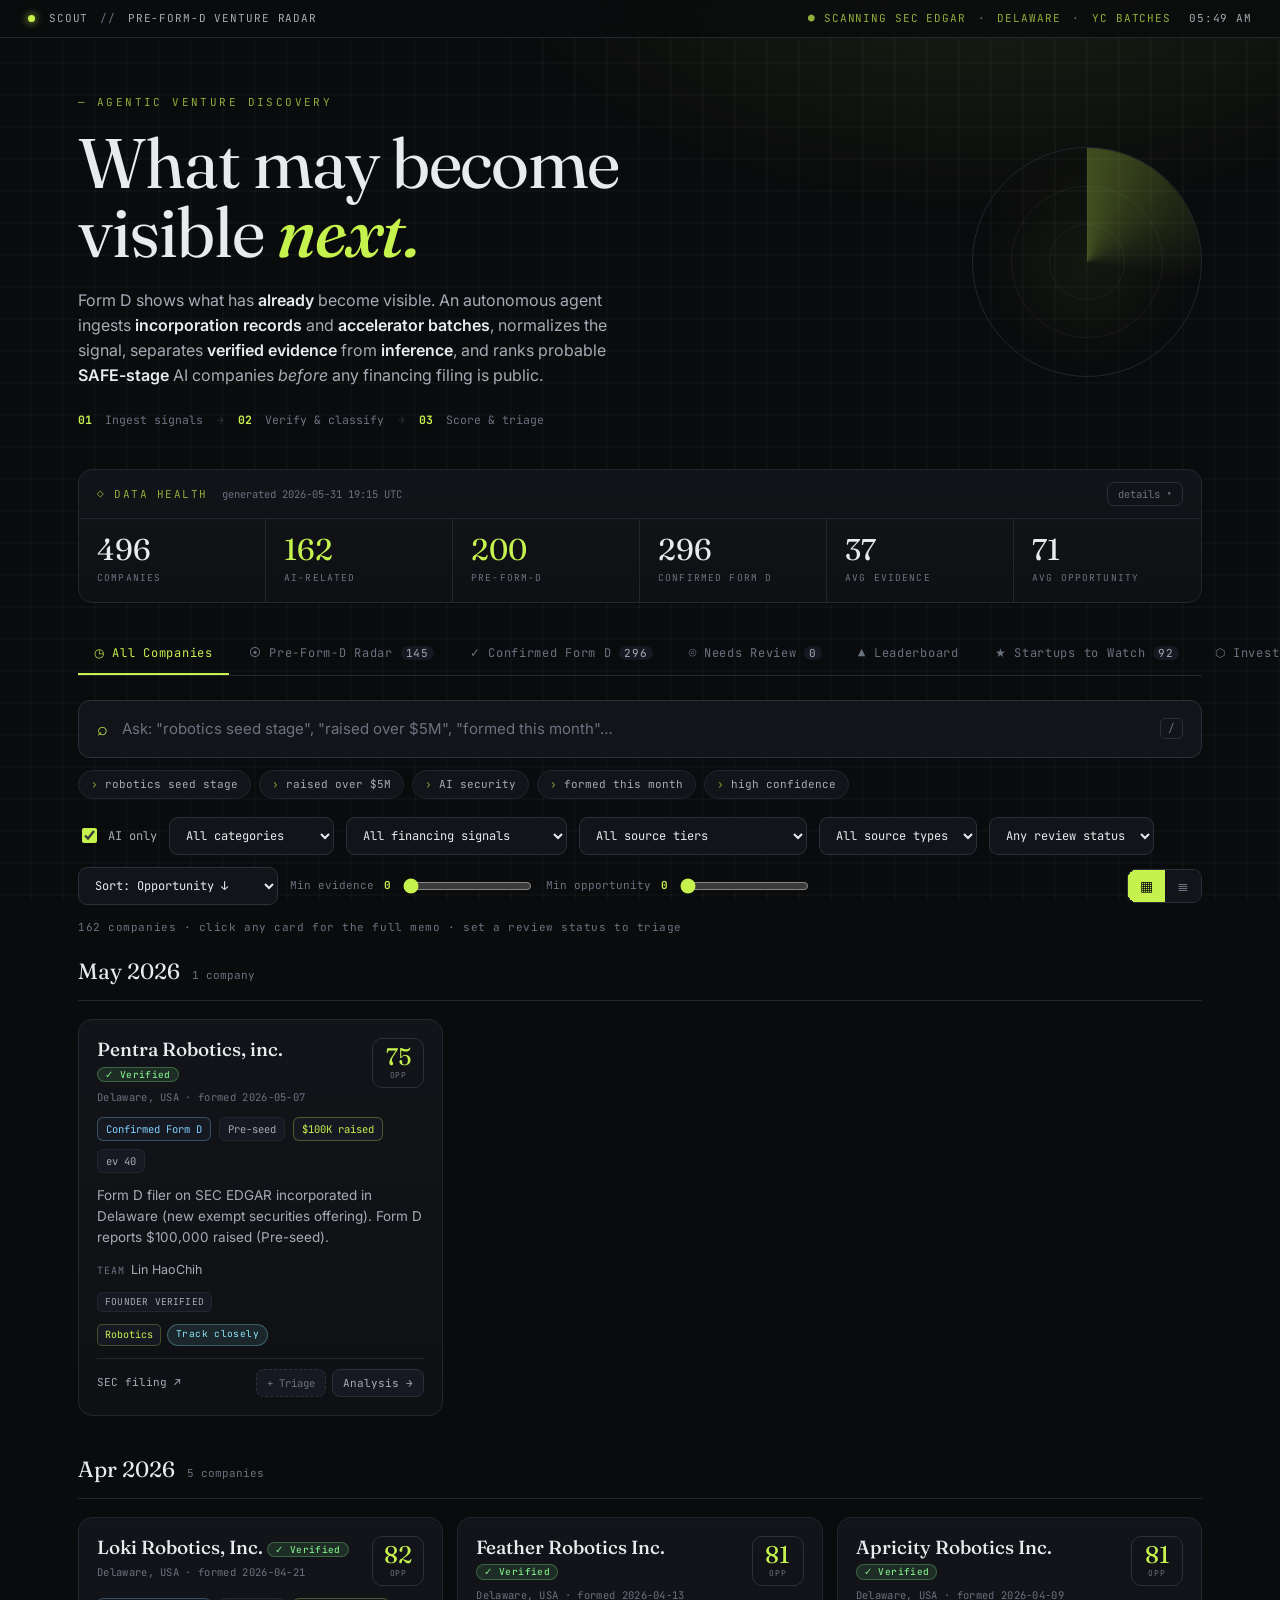
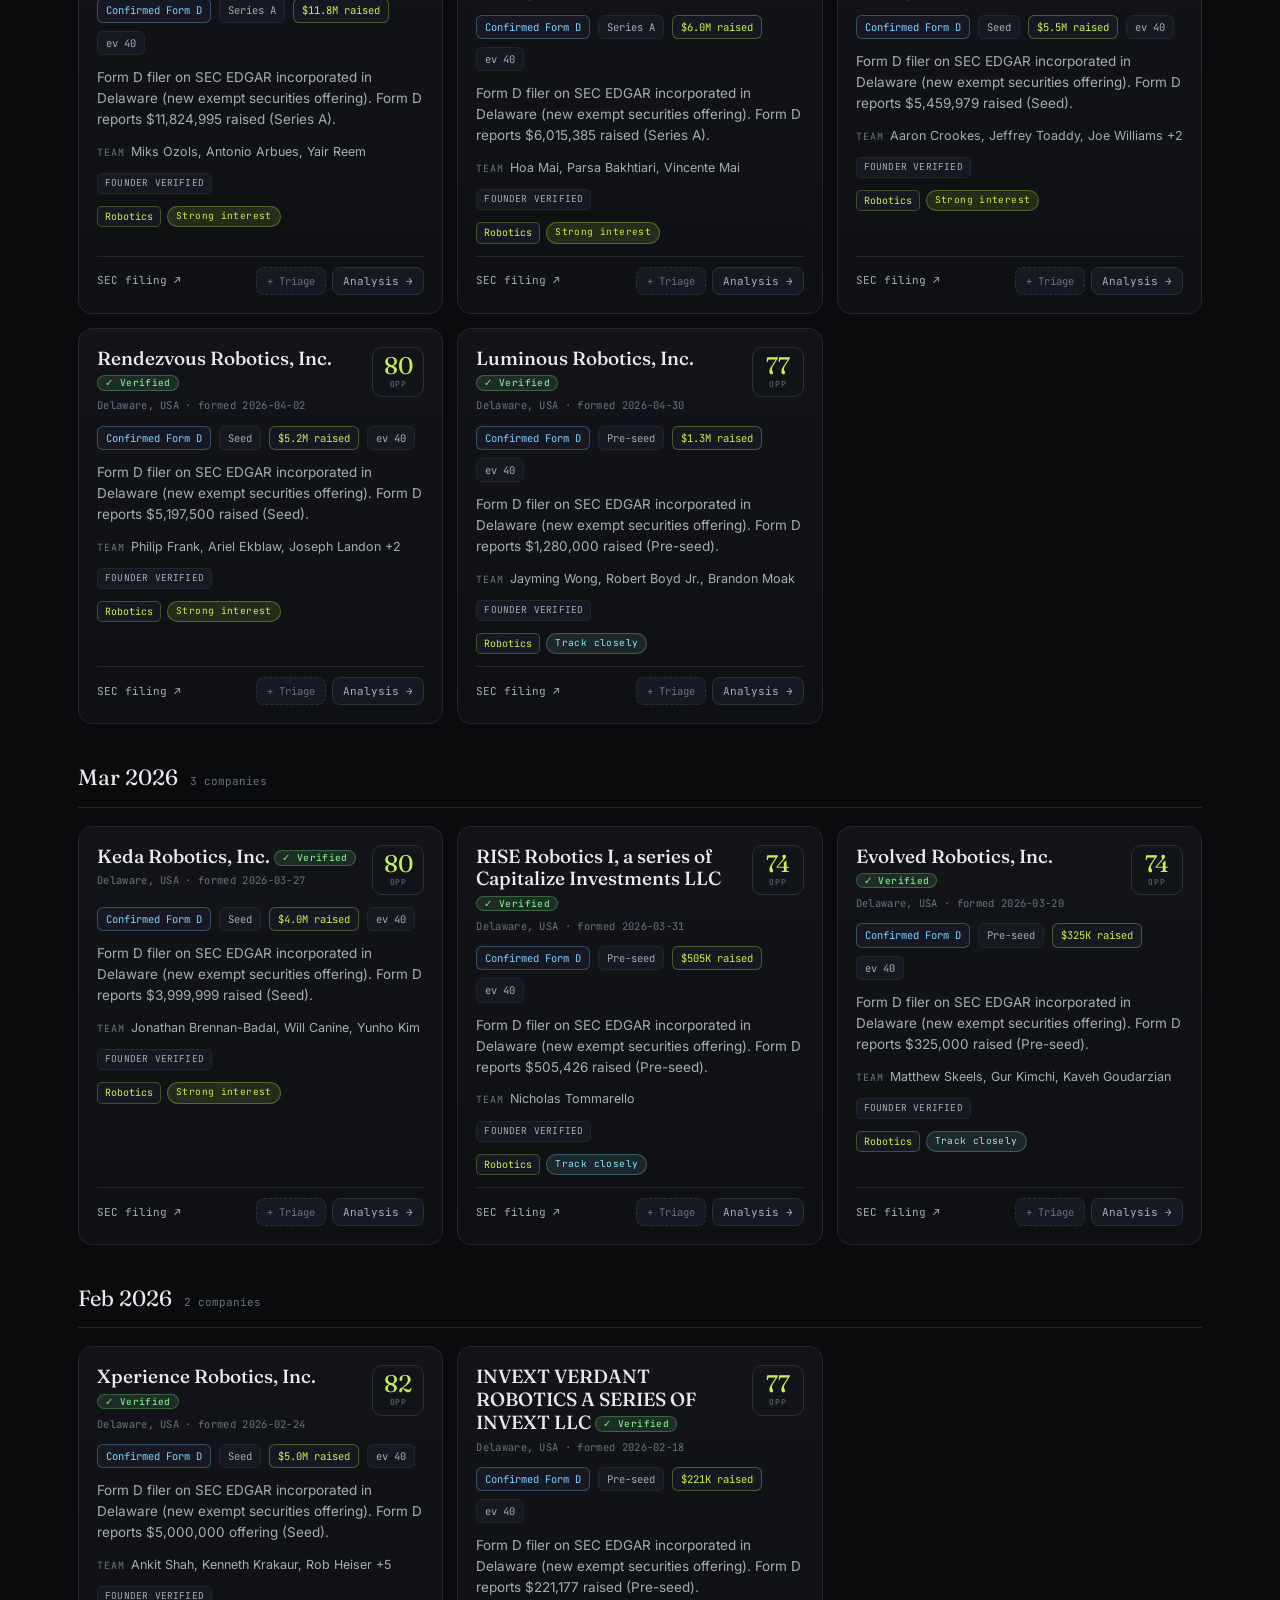
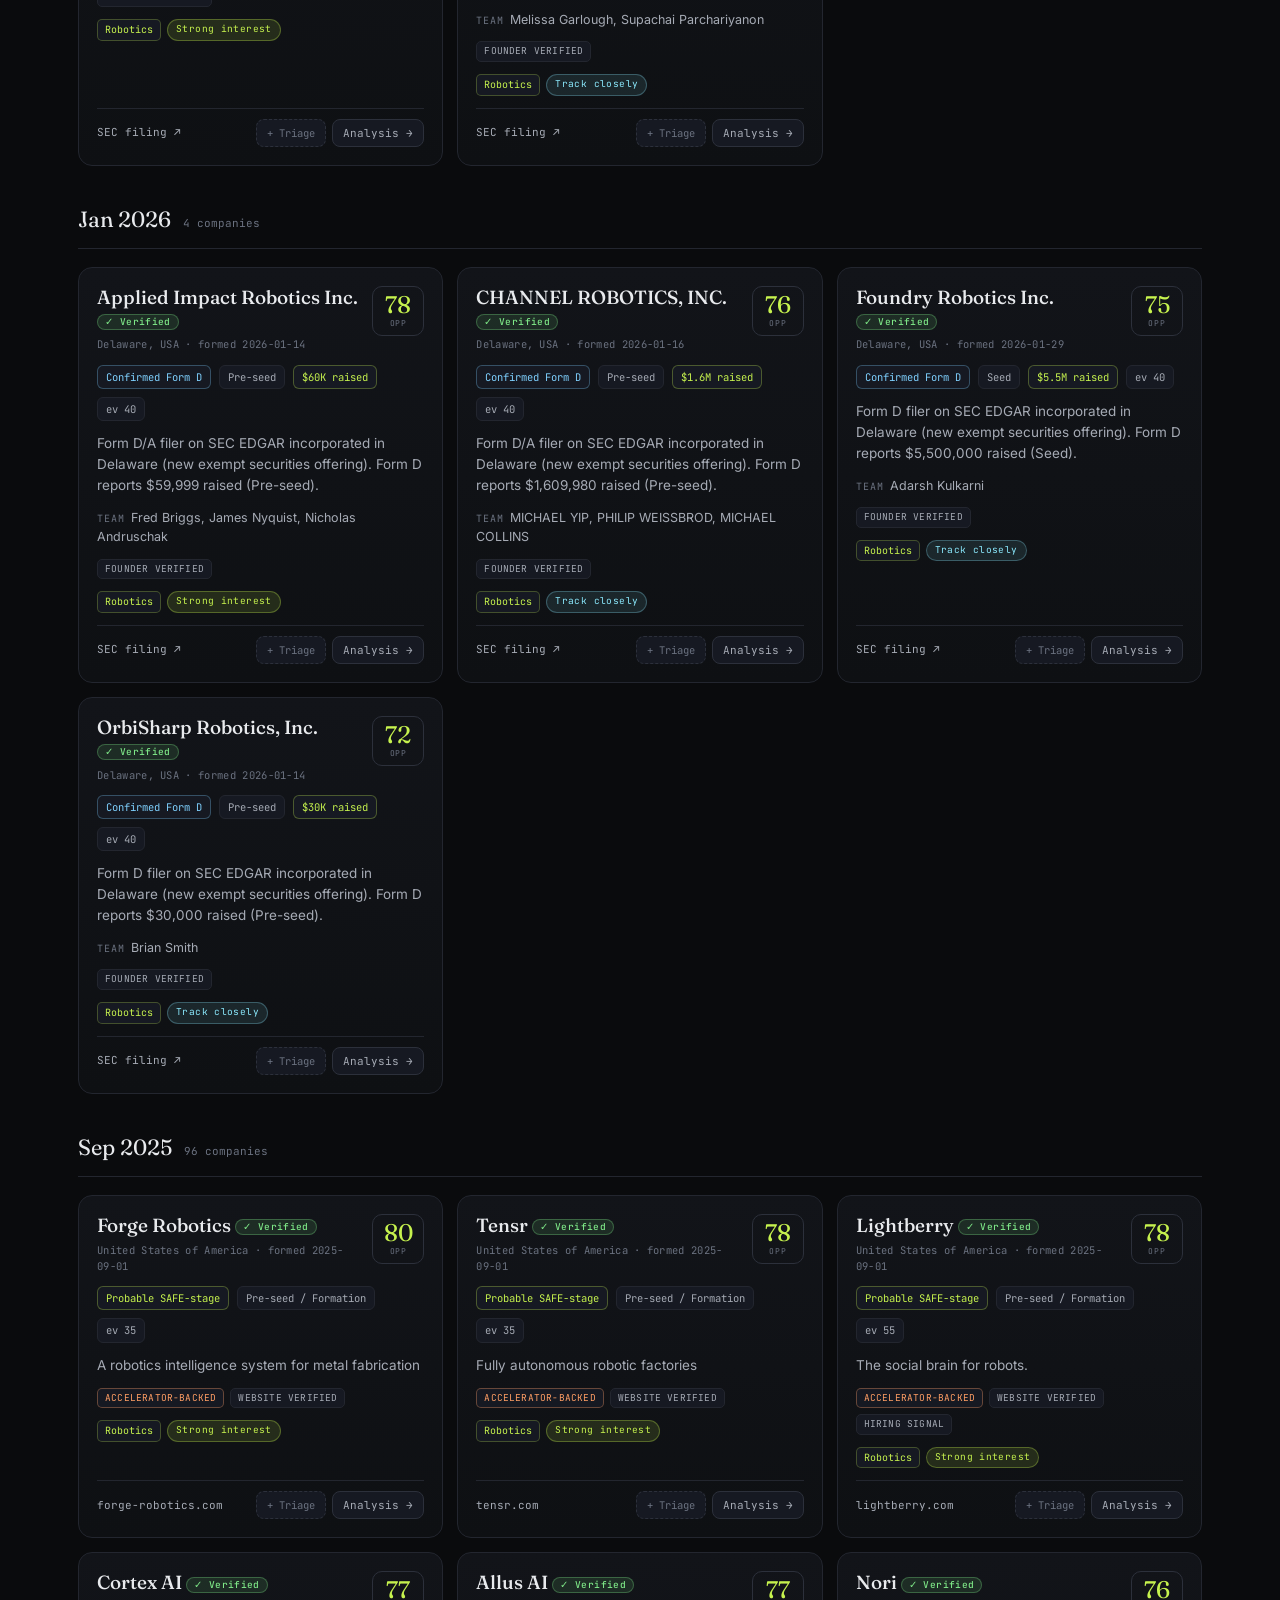
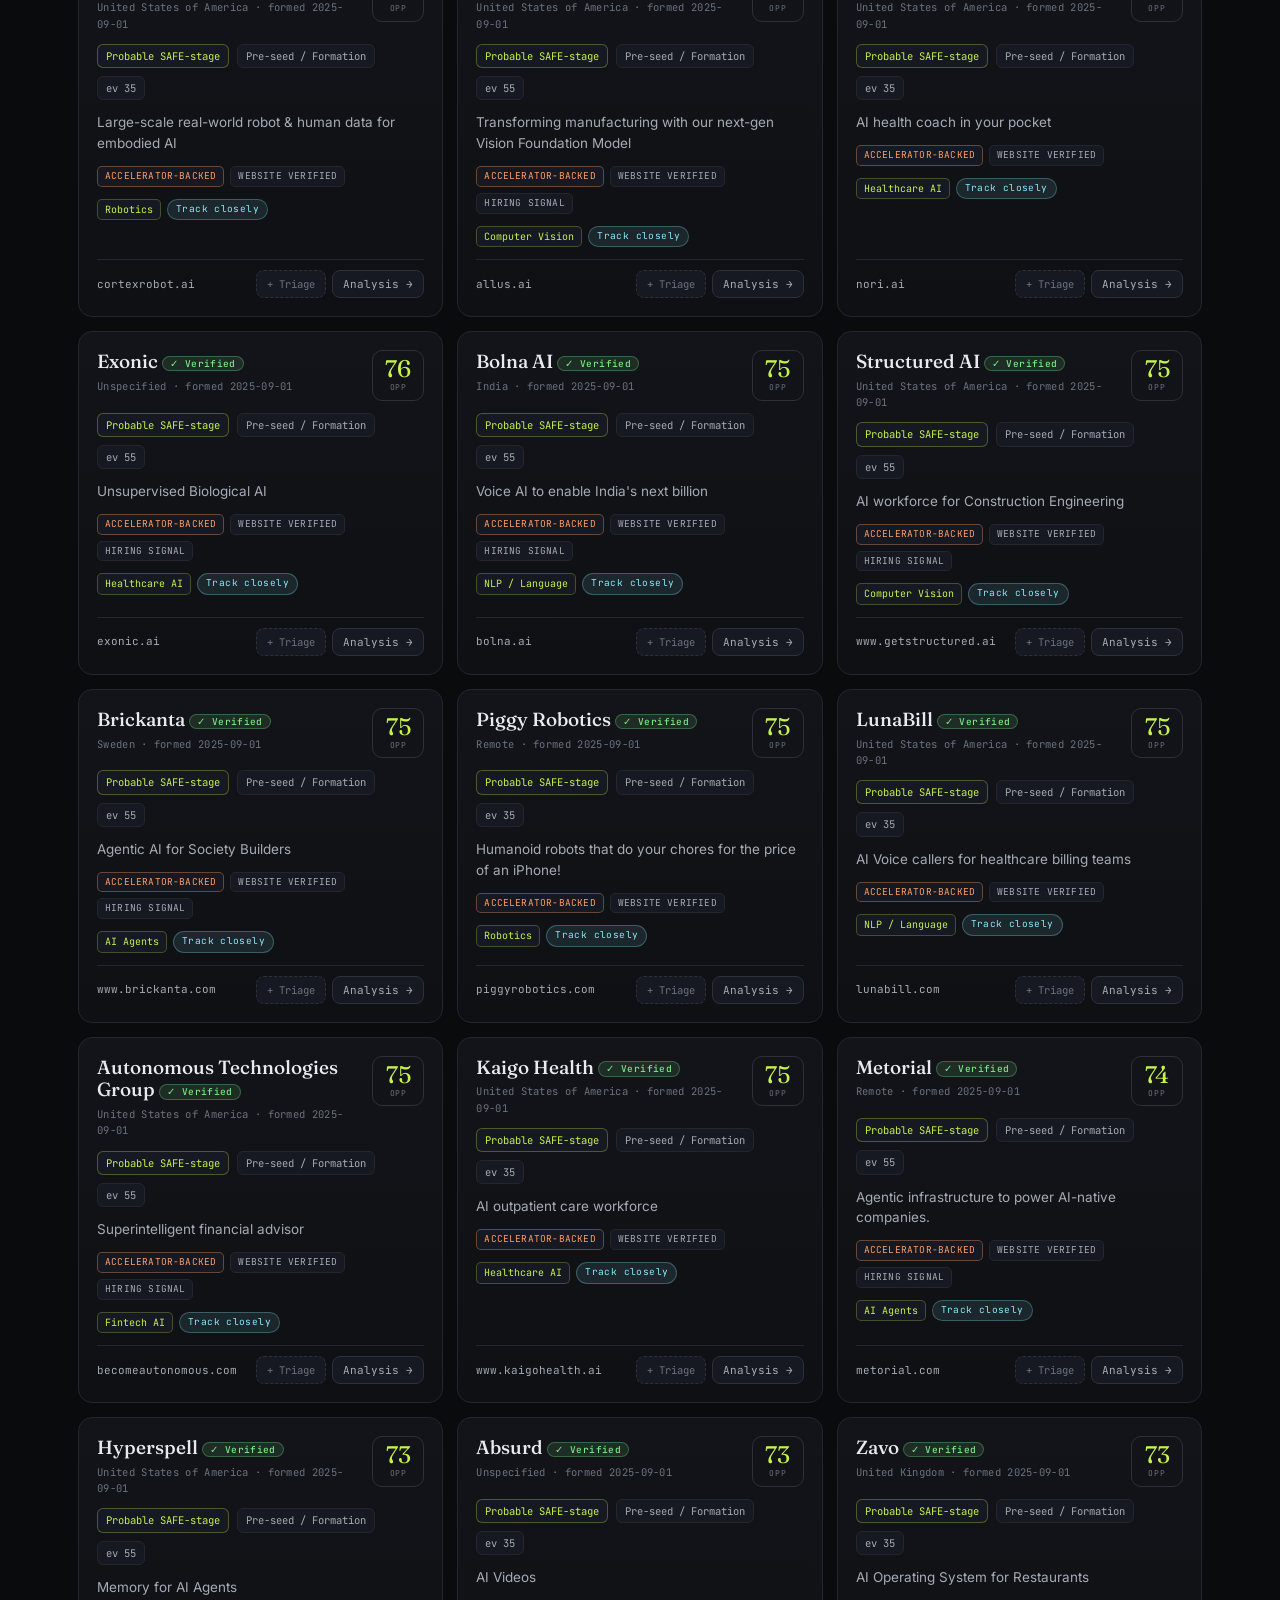
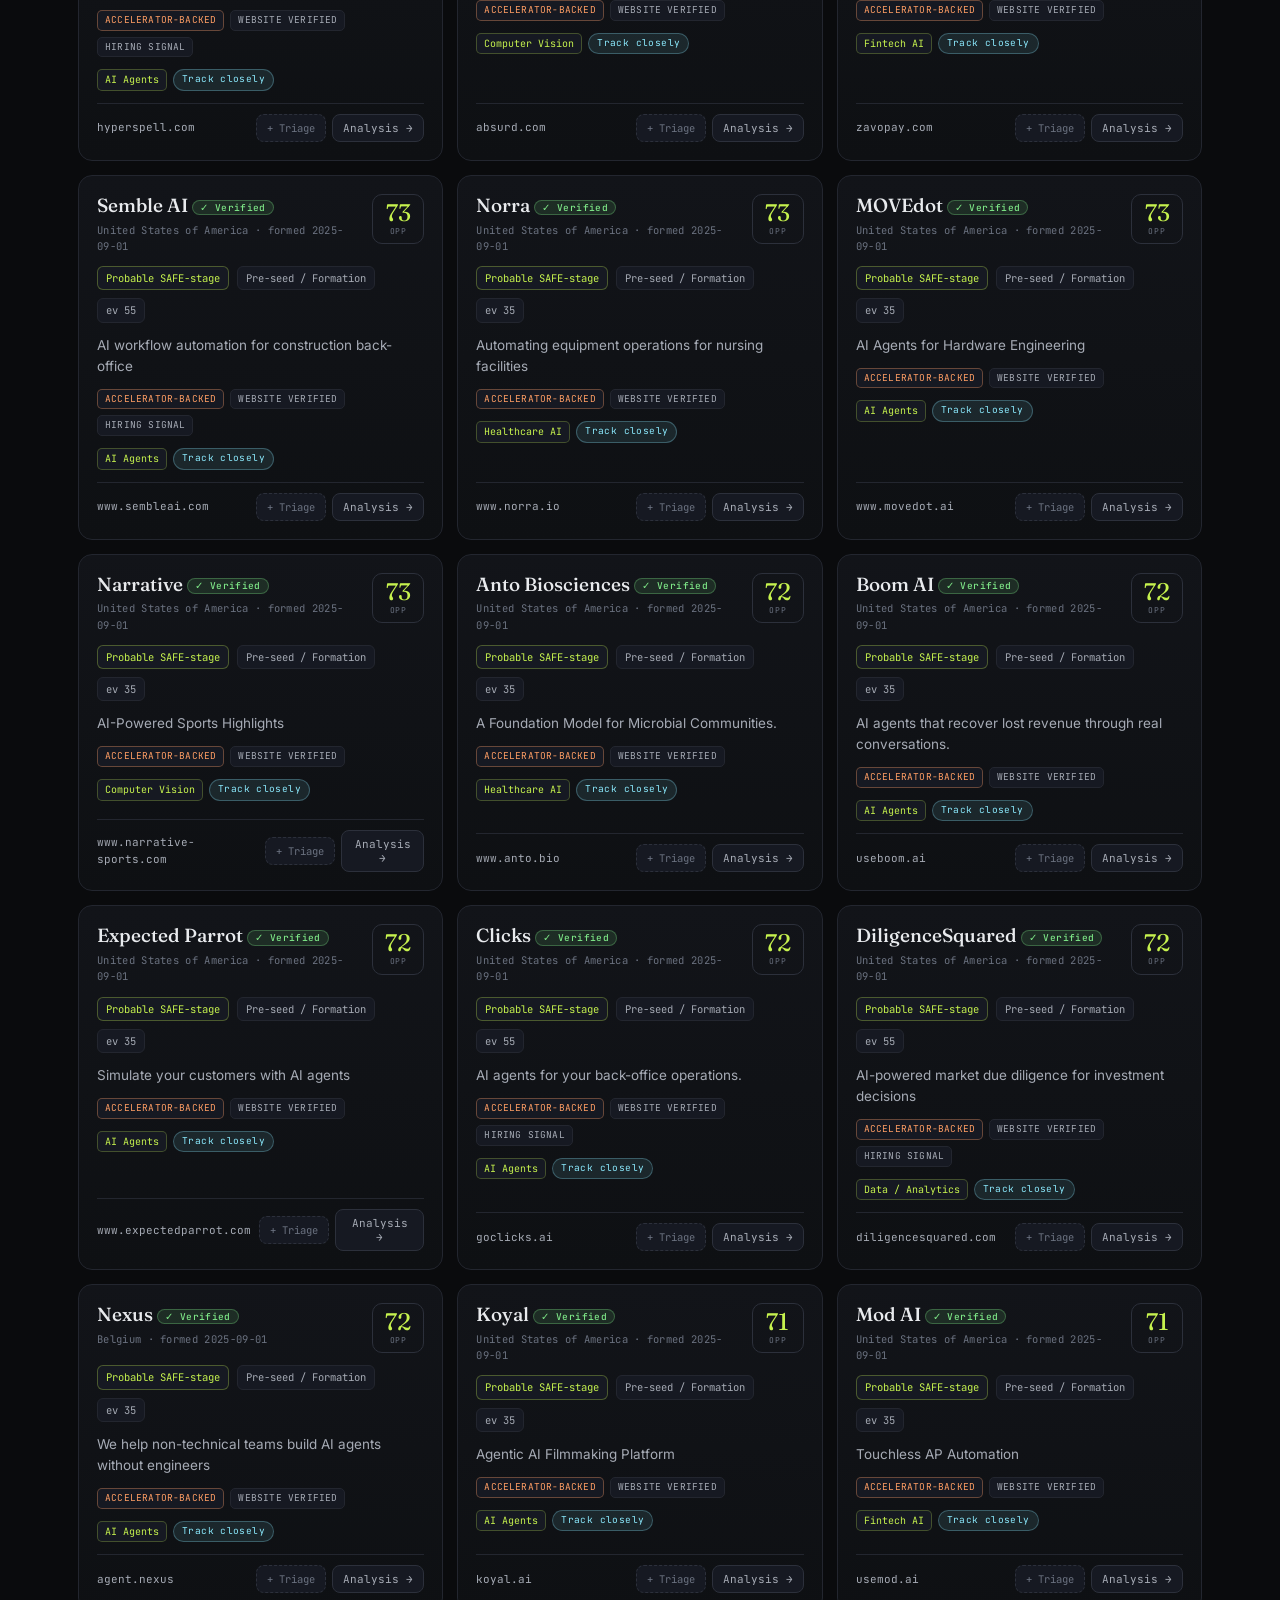
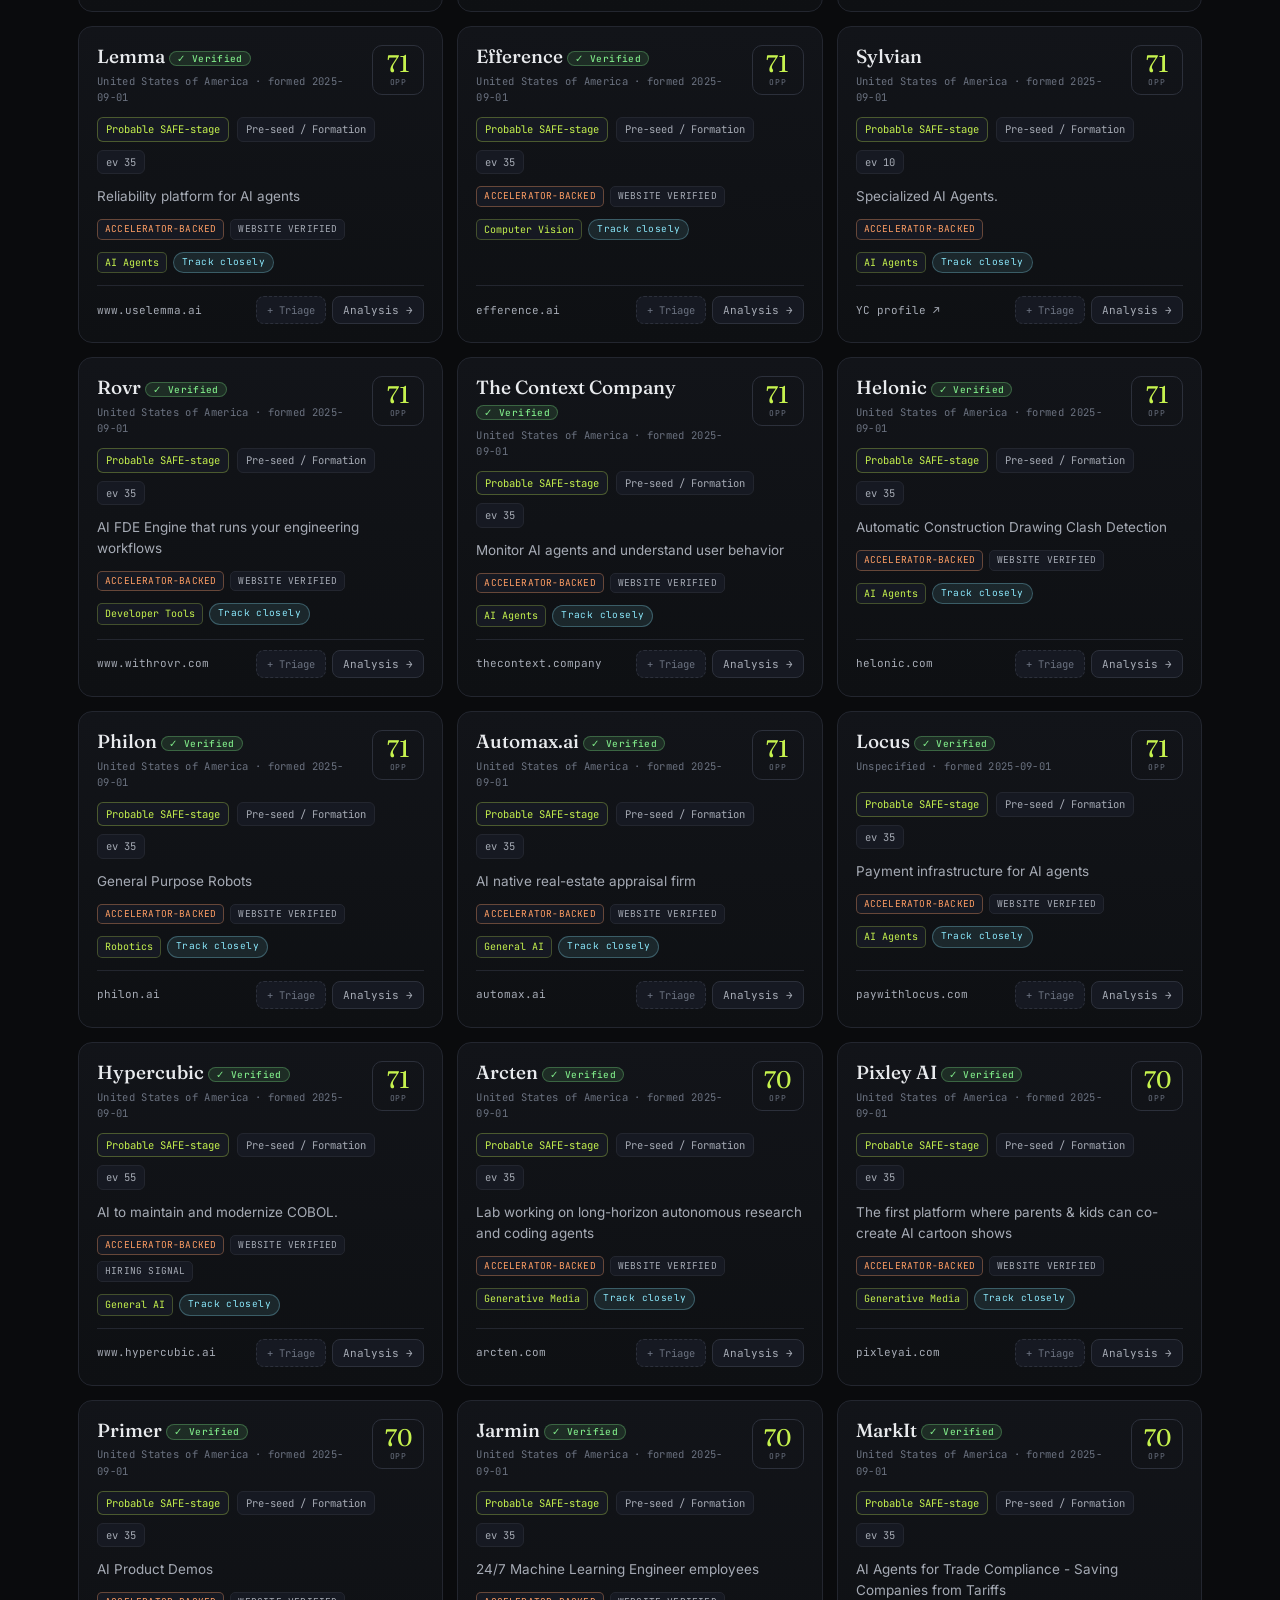
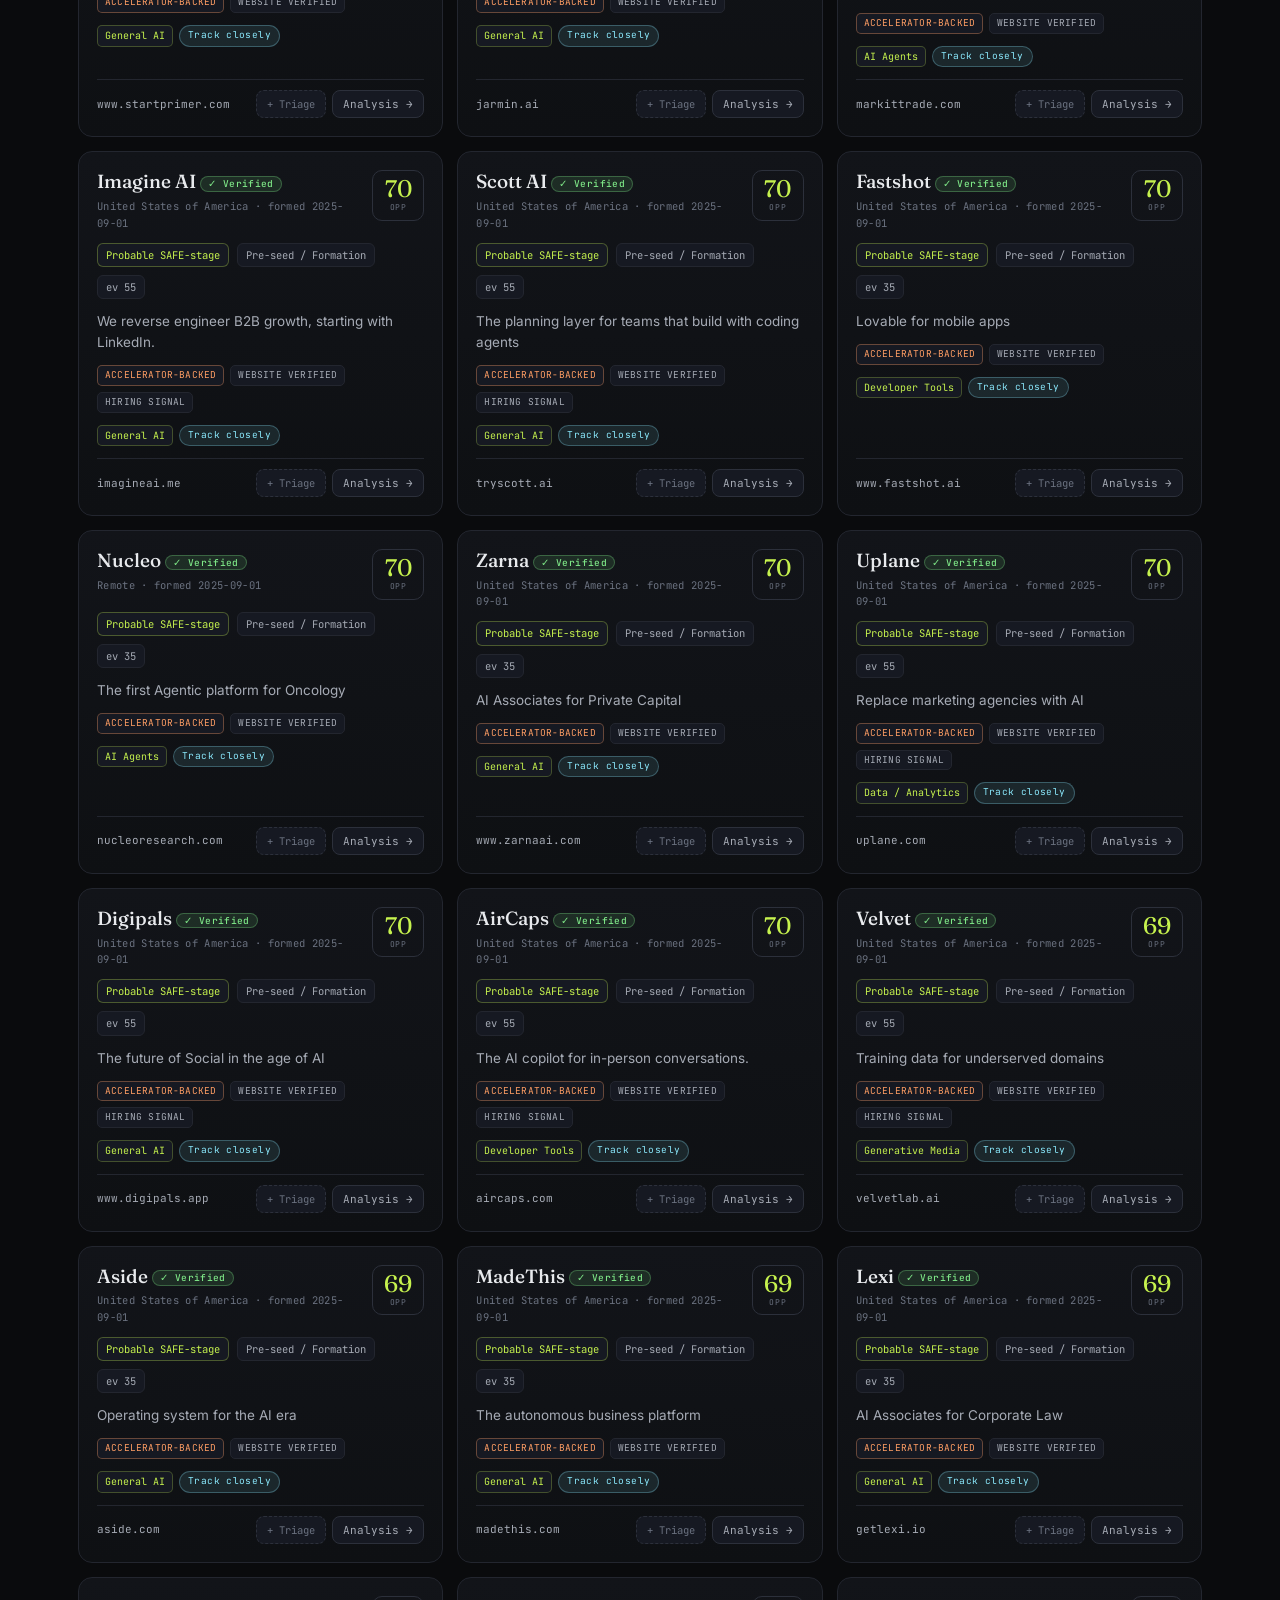
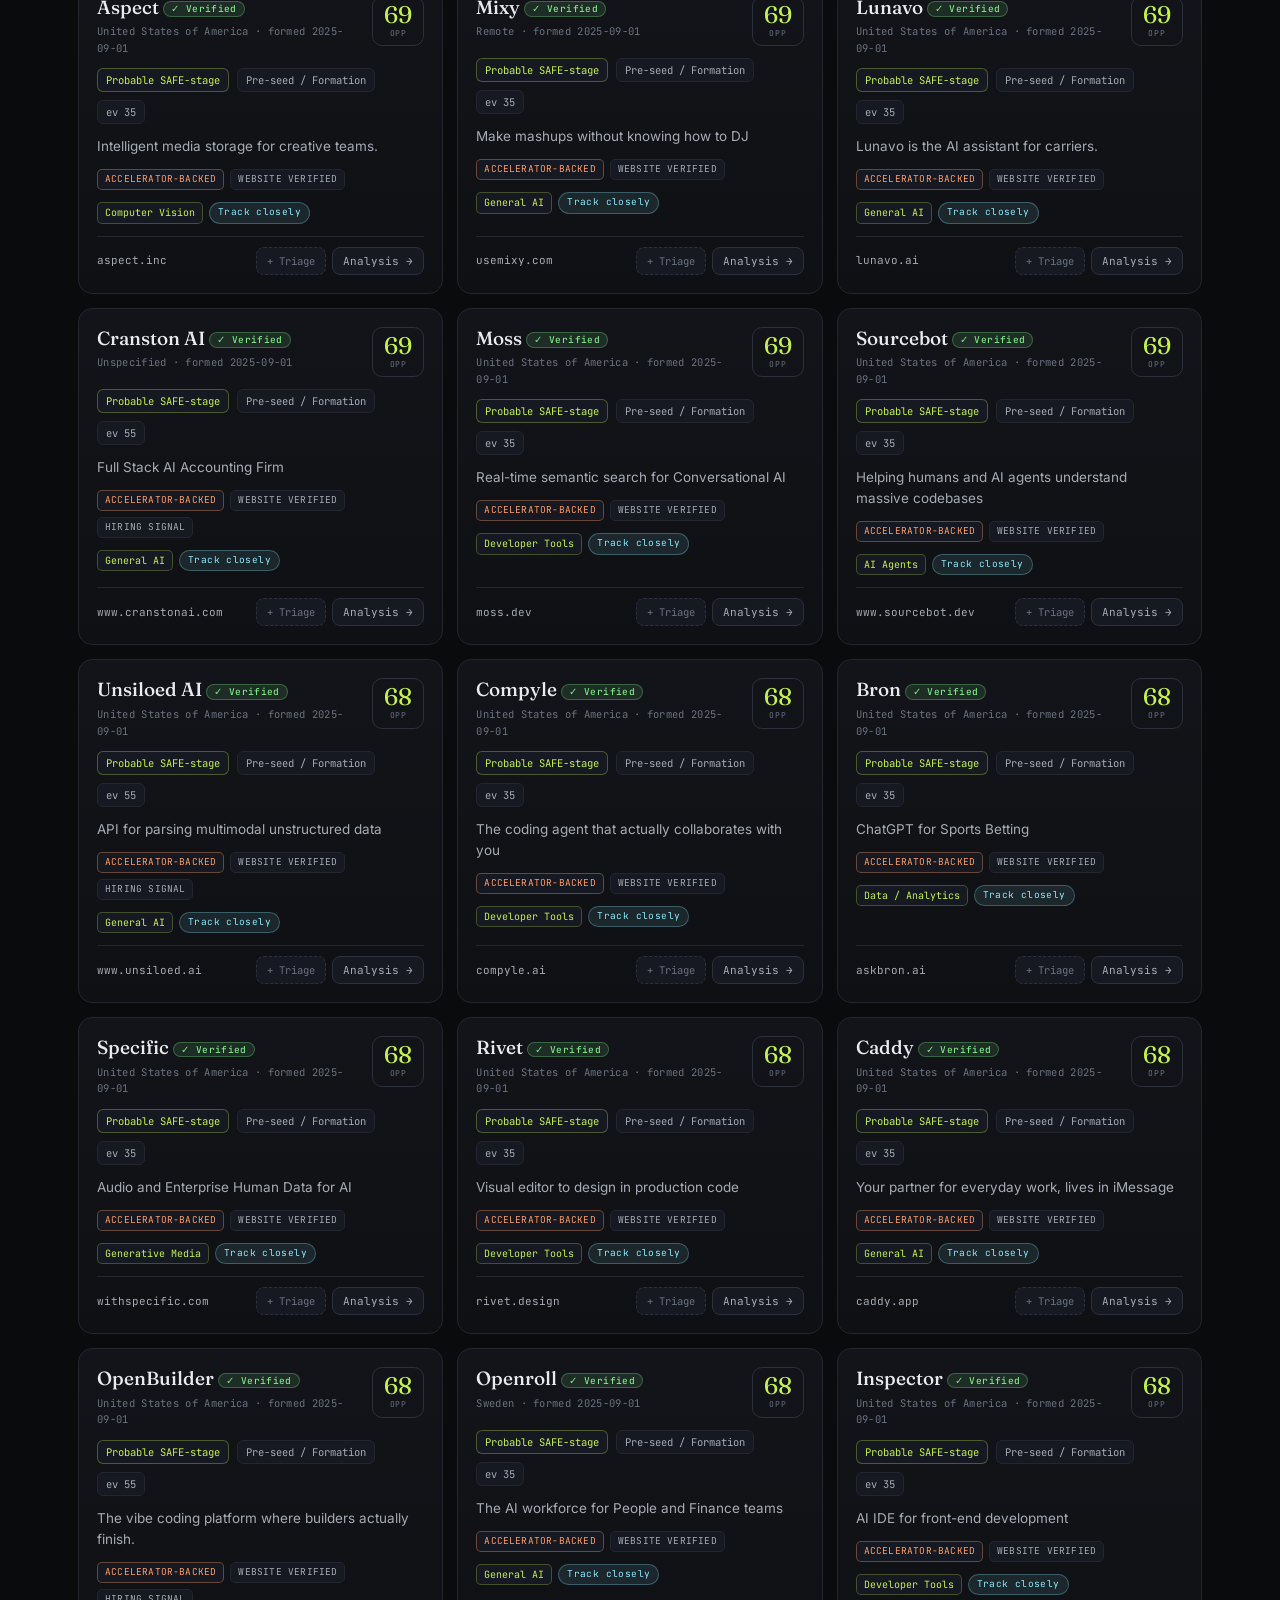
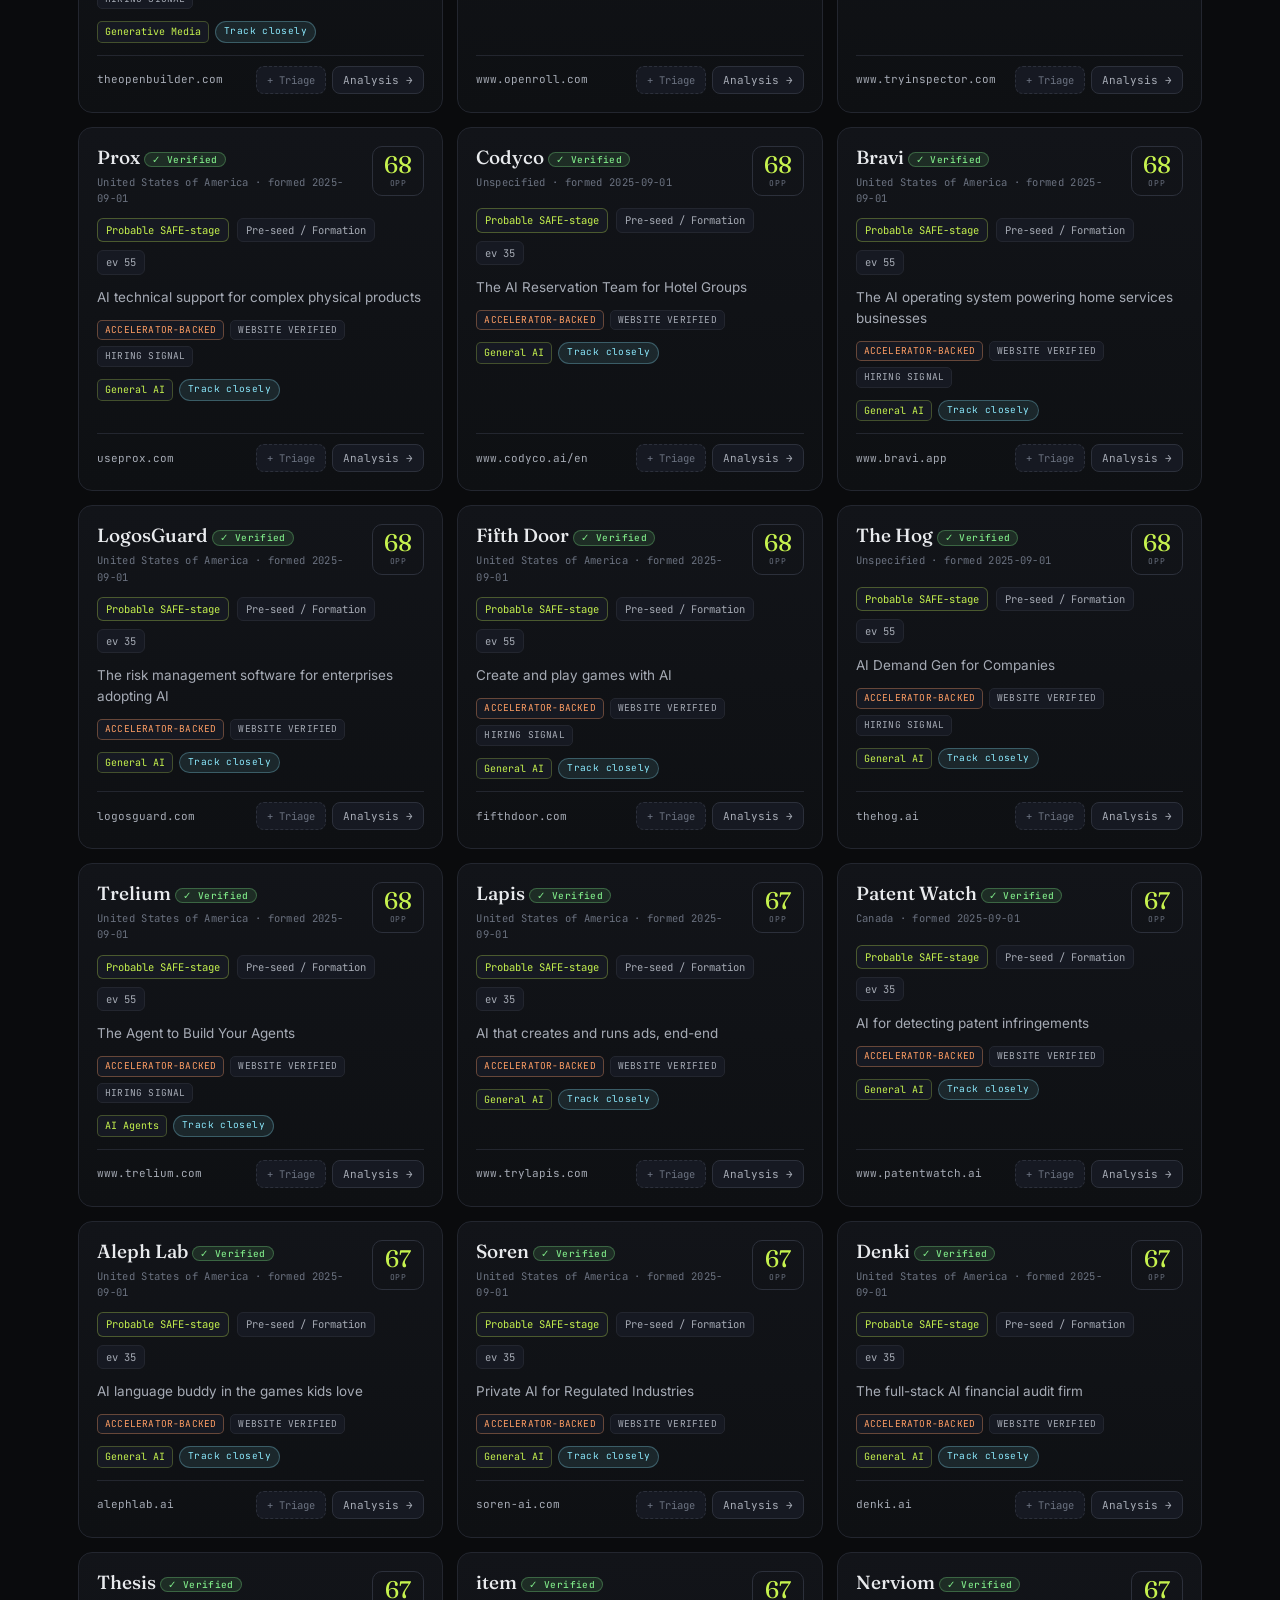
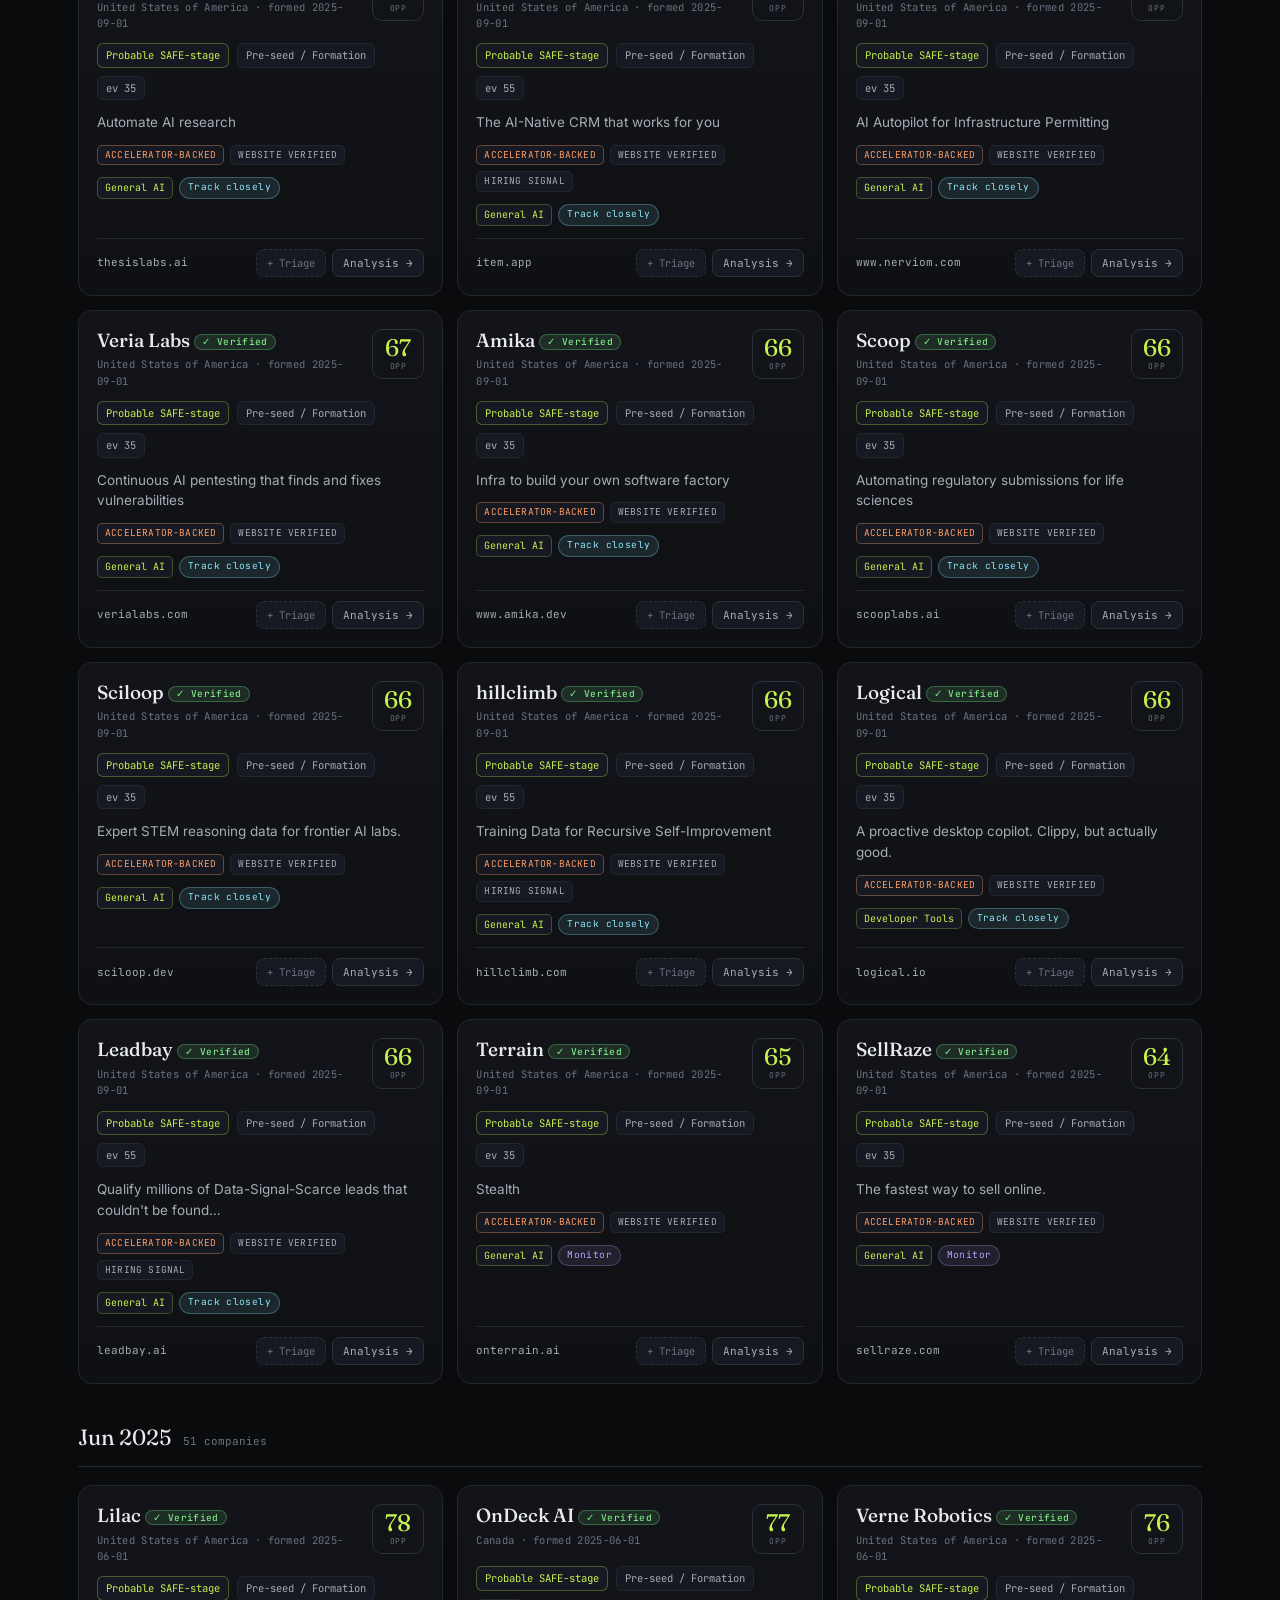
==== commit fd9b09bf: "Make the dashboard mobile-friendly Phone breakpoint (<=560px): compact status bar (hide subtitle + s" ====
--- a/dashboard/index.html
+++ b/dashboard/index.html
@@ -15,7 +15,7 @@
 
   <!-- Status bar -->
   <div class="statusbar">
-    <div class="sb-left"><span class="dot"></span> SCOUT <span class="sb-sep">//</span> PRE-FORM-D VENTURE RADAR</div>
+    <div class="sb-left"><span class="dot"></span> SCOUT <span class="sb-sub"><span class="sb-sep">//</span> PRE-FORM-D VENTURE RADAR</span></div>
     <div class="sb-right">
       <span class="sb-feed">● SCANNING SEC EDGAR <span class="sb-sep">·</span> DELAWARE <span class="sb-sep">·</span> YC BATCHES</span>
       <span class="sb-clock" id="clock">--:--</span>
--- a/dashboard/styles.css
+++ b/dashboard/styles.css
@@ -140,7 +140,7 @@
 /* ---- Tabs ---- */
 .tabs { display: flex; gap: 4px; border-bottom: 1px solid var(--line); margin-bottom: 24px; }
 .tab {
-  background: none; border: none; cursor: pointer;
+  background: none; border: none; cursor: pointer; flex: 0 0 auto; white-space: nowrap;
   font-family: var(--mono); font-size: 12px; letter-spacing: 0.06em;
   color: var(--txt-3); padding: 12px 16px; border-bottom: 2px solid transparent;
   transition: color 0.15s;
@@ -526,7 +526,56 @@
   .hstat { border-bottom: 1px solid var(--line); }
   .health-detail { grid-template-columns: 1fr; }
   .trends-grid { grid-template-columns: 1fr; }
-  .tabs { overflow-x: auto; }
+  /* tabs become a horizontal swipe rail */
+  .tabs { overflow-x: auto; -webkit-overflow-scrolling: touch; scrollbar-width: none; }
+  .tabs::-webkit-scrollbar { display: none; }
   .board .bcat { display: none; }
   .viewtoggle { display: none; }
 }
+
+/* ---- Phones ---- */
+@media (max-width: 560px) {
+  main { padding: 0 16px 64px; }
+  .statusbar { padding: 9px 16px; }
+  .sb-sub, .sb-feed { display: none; }            /* keep just ● SCOUT + clock */
+  .sb-right { gap: 10px; }
+
+  .hero { padding: 30px 0 26px; gap: 22px; }
+  .hero h1 { font-size: clamp(34px, 12vw, 46px); }
+  .lede { font-size: 15px; }
+
+  /* stat strips: 2-up on phones, clean borders */
+  .health-strip, .watch-strip { grid-template-columns: repeat(2, 1fr); }
+  .hstat { border-right: 1px solid var(--line); border-bottom: 1px solid var(--line); }
+  .hstat:nth-child(3n) { border-right: 1px solid var(--line); }   /* undo desktop rule */
+  .health-strip .hstat:nth-child(2n), .watch-strip .hstat:nth-child(2n) { border-right: none; }
+  .hnum { font-size: 26px; }
+
+  /* one card per row, never overflow on narrow screens */
+  .cards { grid-template-columns: 1fr; }
+  .month-head { font-size: 19px; }
+
+  /* filters/controls stack comfortably */
+  .controls, .watch-controls { gap: 8px; }
+  .controls select, .watch-controls select { flex: 1 1 auto; }
+  .slider { width: 100%; }
+  .watch-controls .searchbar.inline { min-width: 100%; }
+
+  /* 16px inputs prevent iOS auto-zoom on focus */
+  .searchbar input,
+  .controls select, .watch-controls select,
+  .watch-controls .searchbar.inline input { font-size: 16px; }
+
+  /* drawer goes full-width */
+  .drawer { width: 100vw; padding: 26px 18px 56px; }
+  .drawer h2 { font-size: 24px; }
+  .memo-grid { grid-template-columns: 1fr; }
+
+  /* leaderboard: rank + company + score only; tap a row for full detail */
+  .board .bconf, .board .bverd { display: none; }
+  .board th, .board td { padding: 10px 12px; }
+  .board .bname { font-size: 15px; }
+
+  .footer { padding: 20px 16px; }
+  .radar-intro h2 { font-size: 24px; }
+}
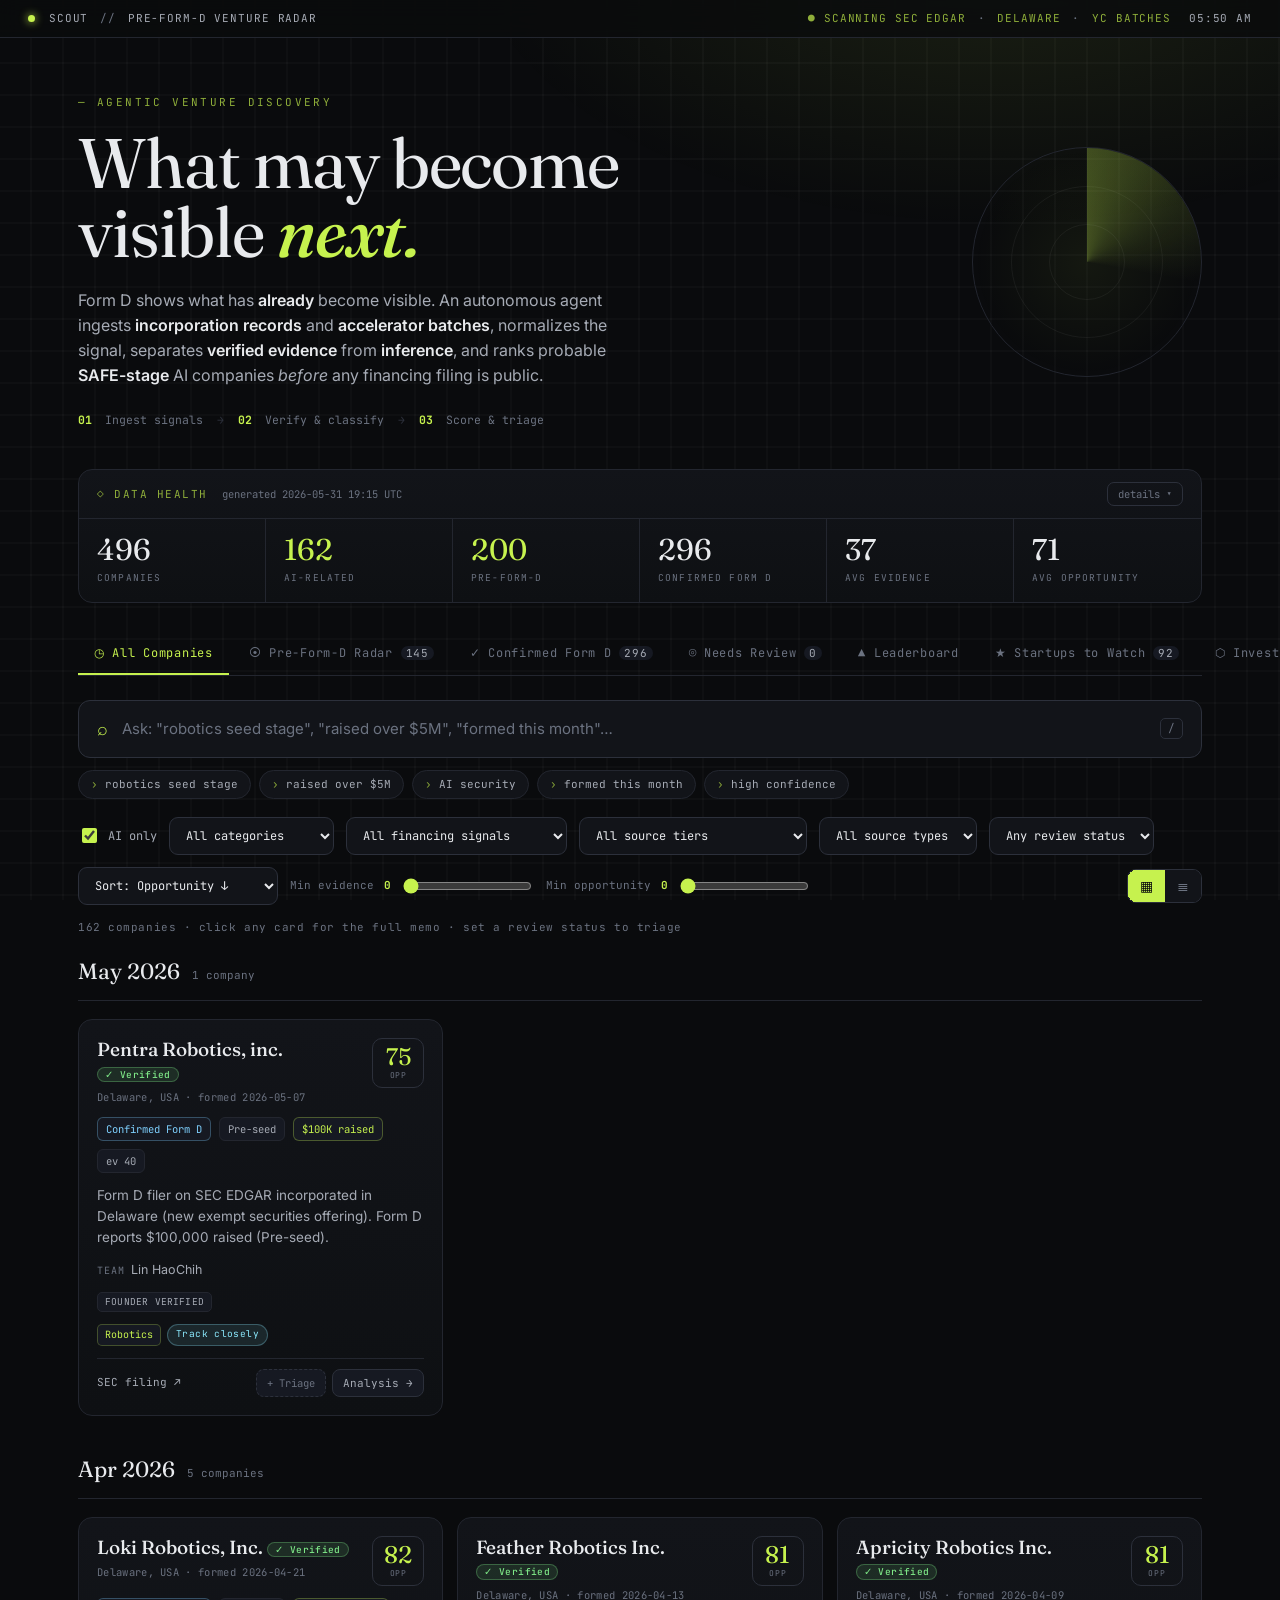
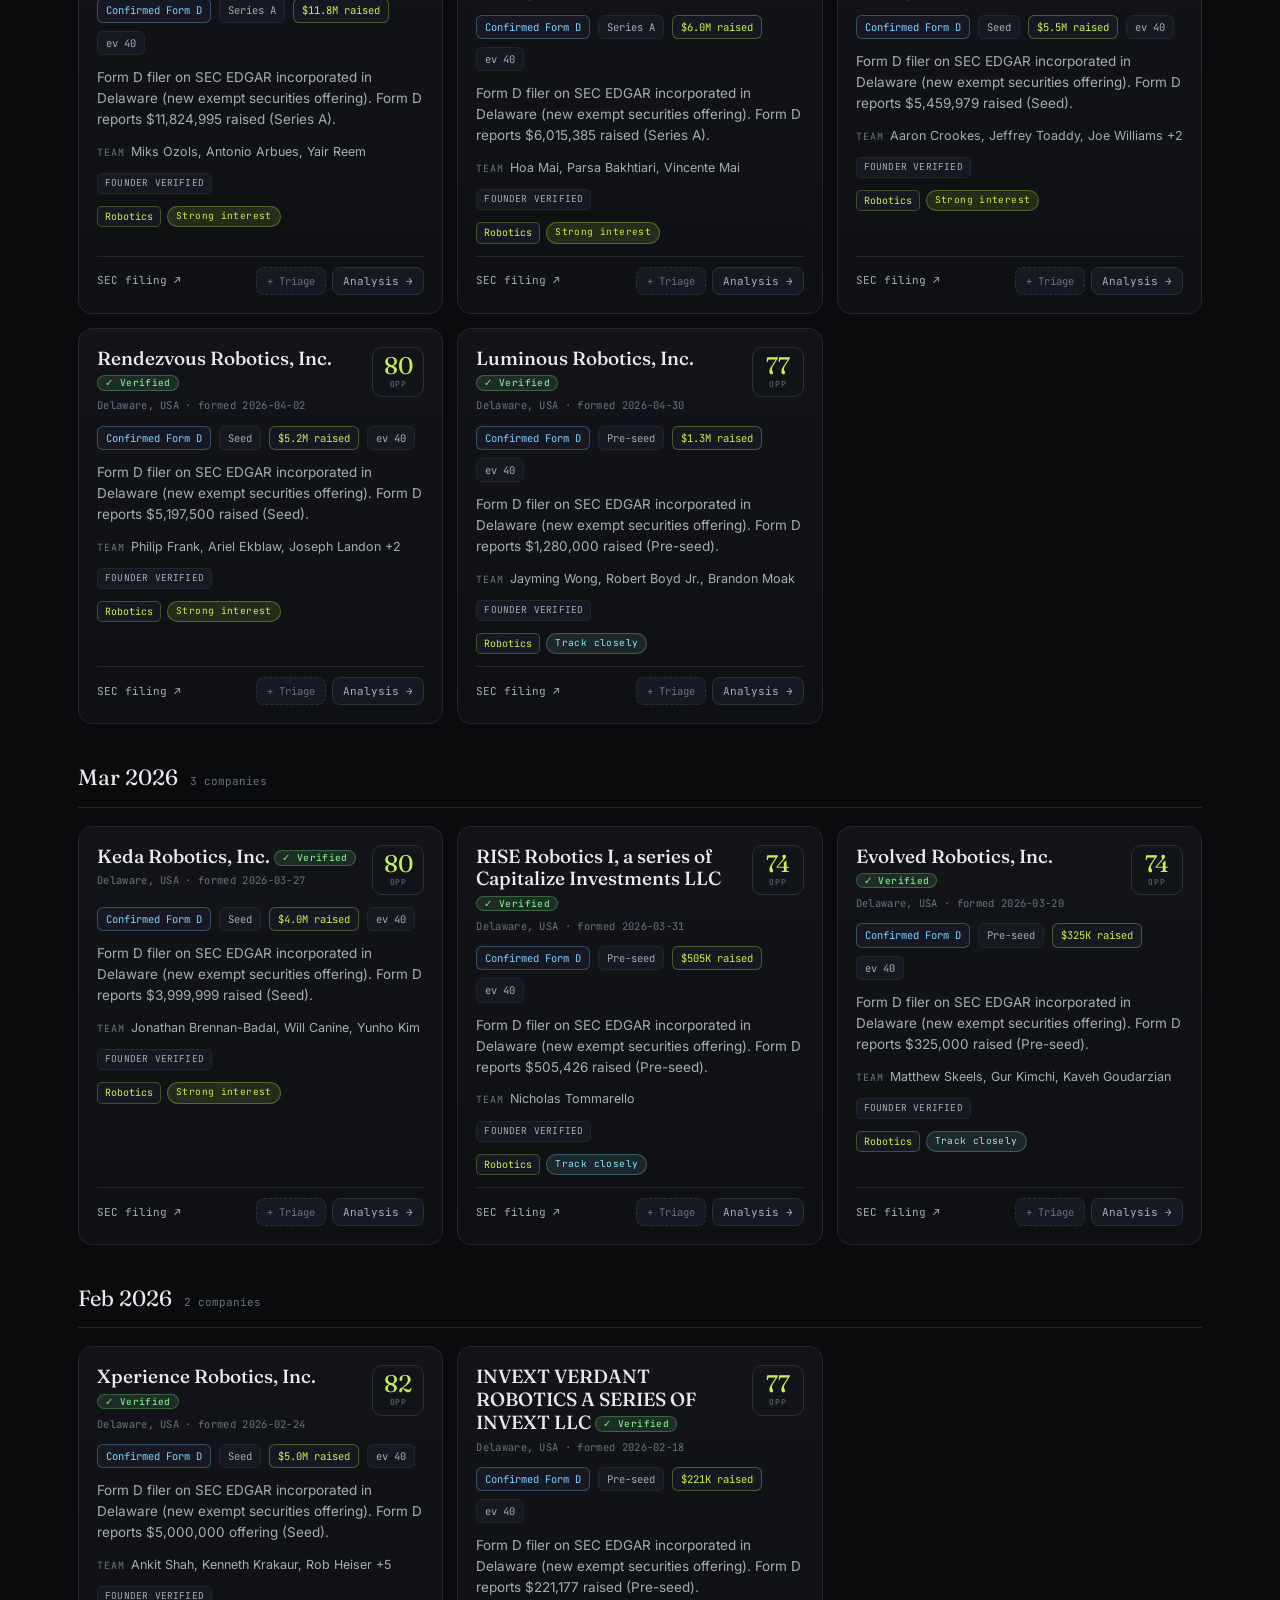
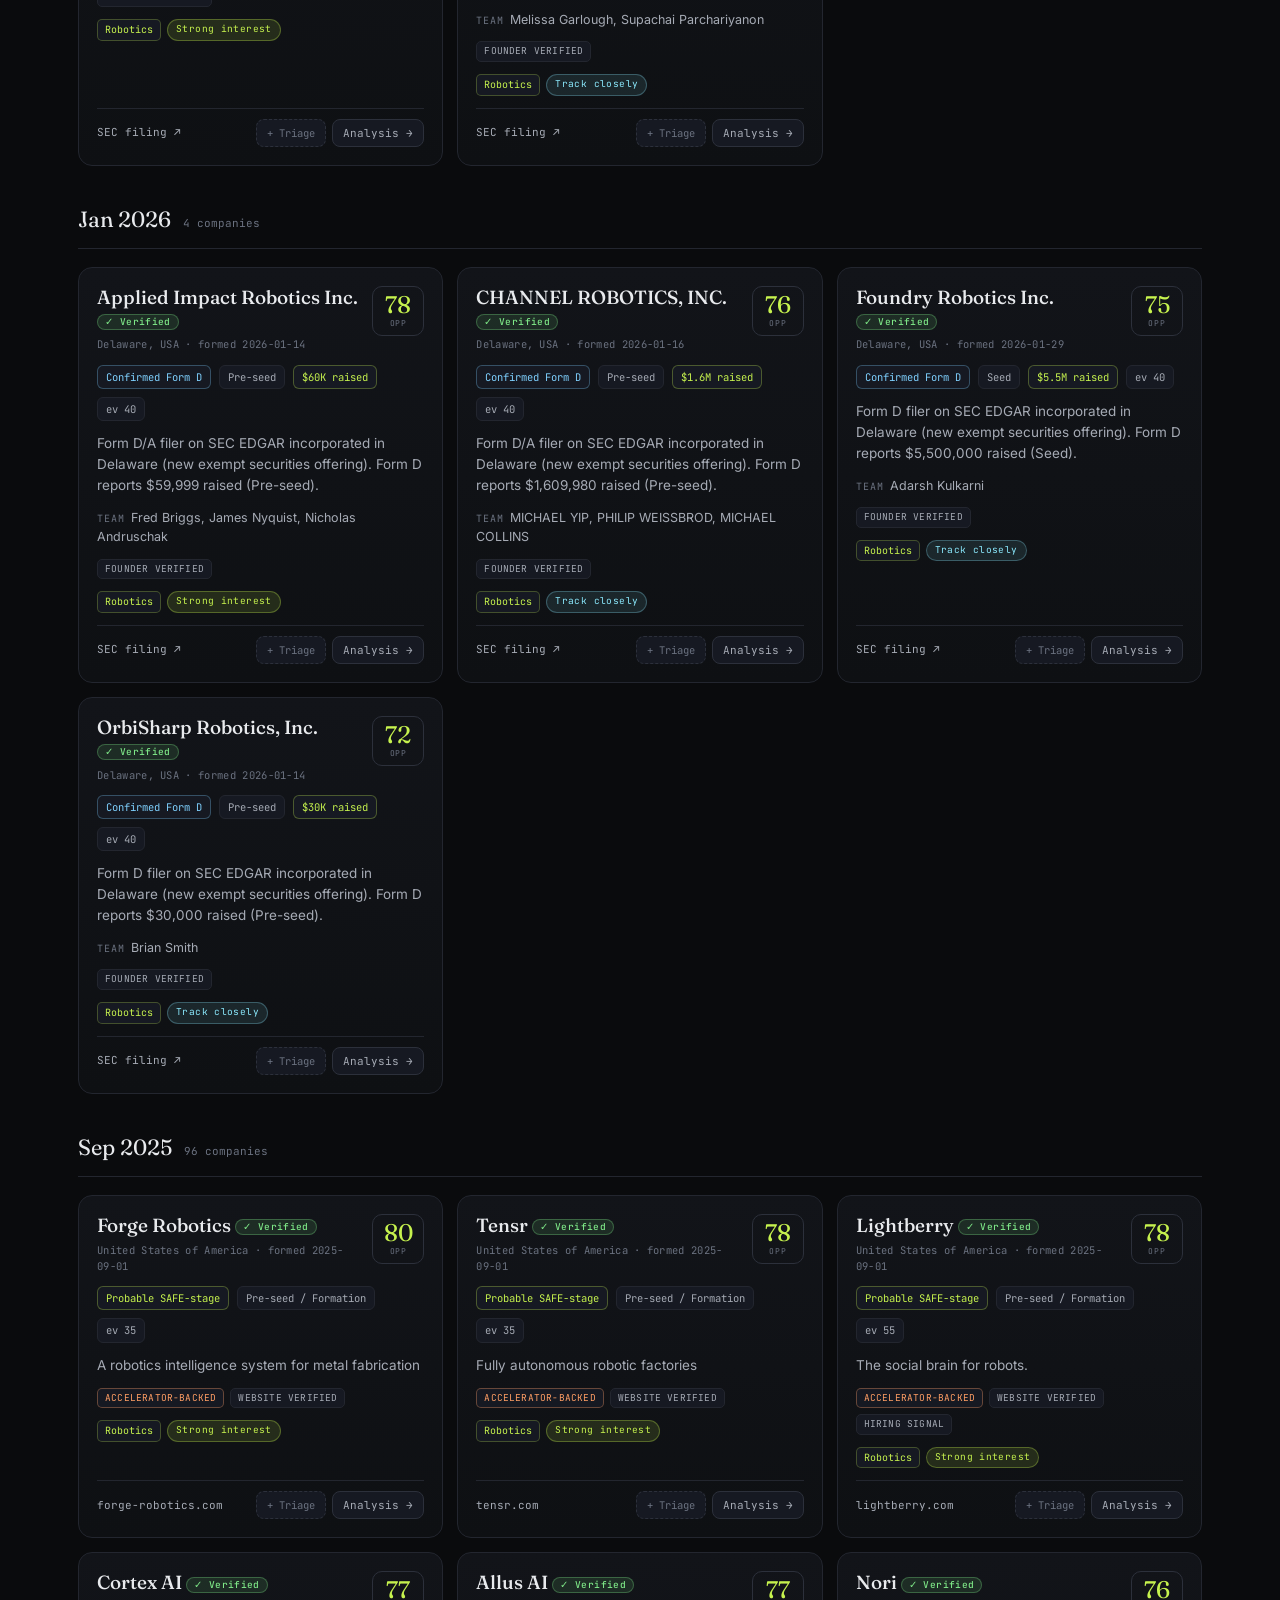
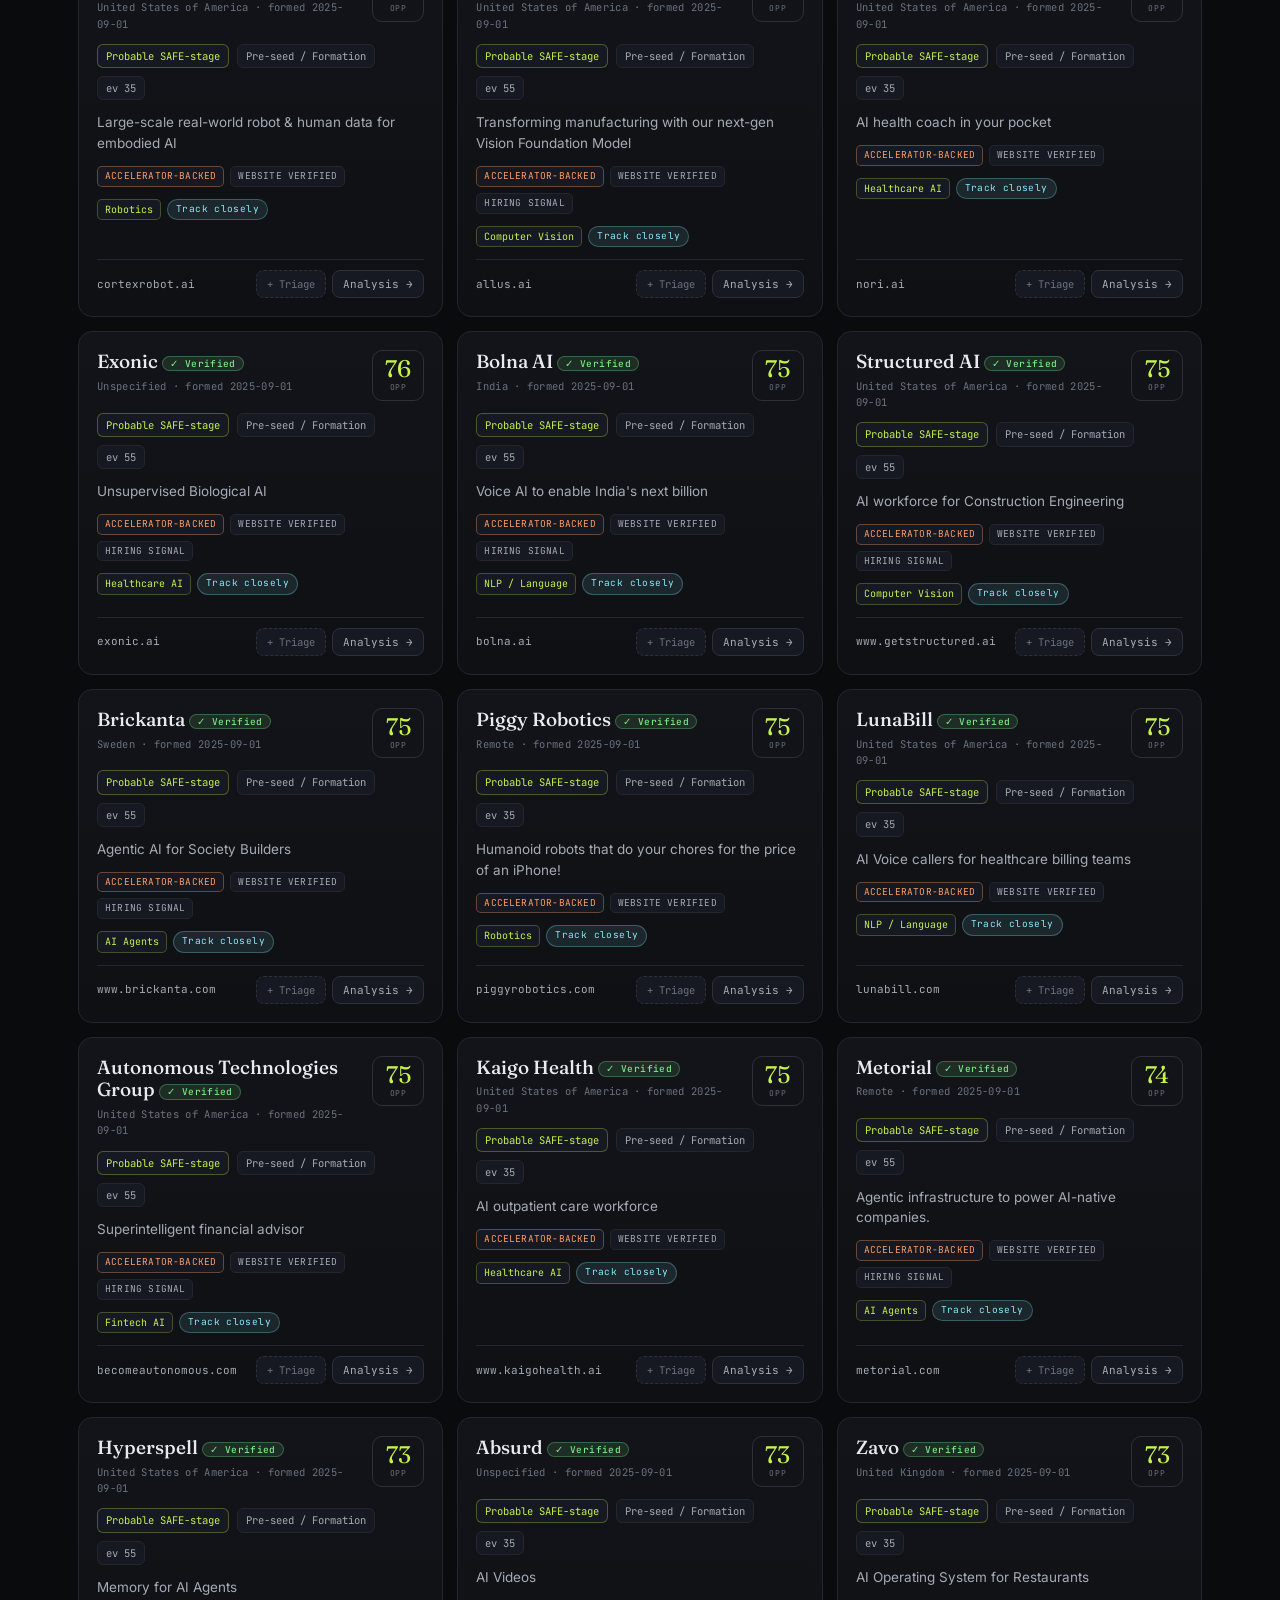
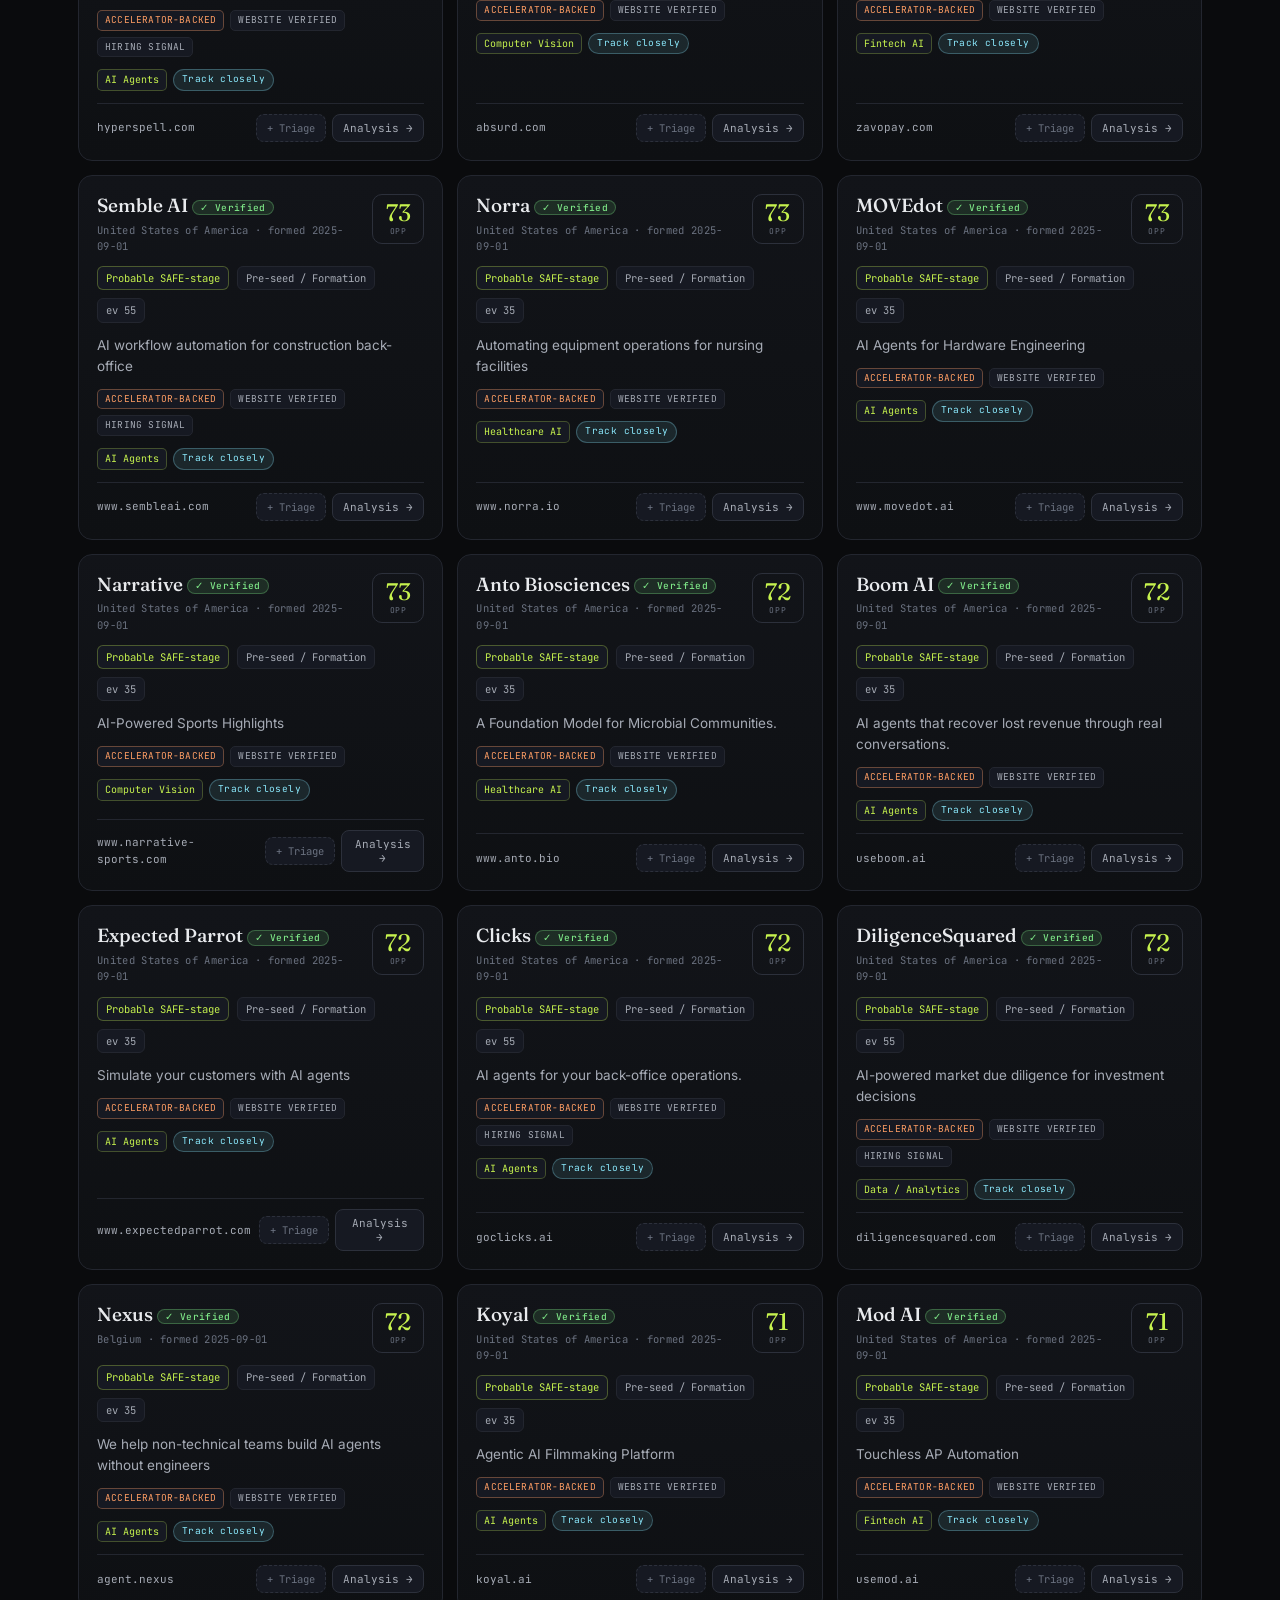
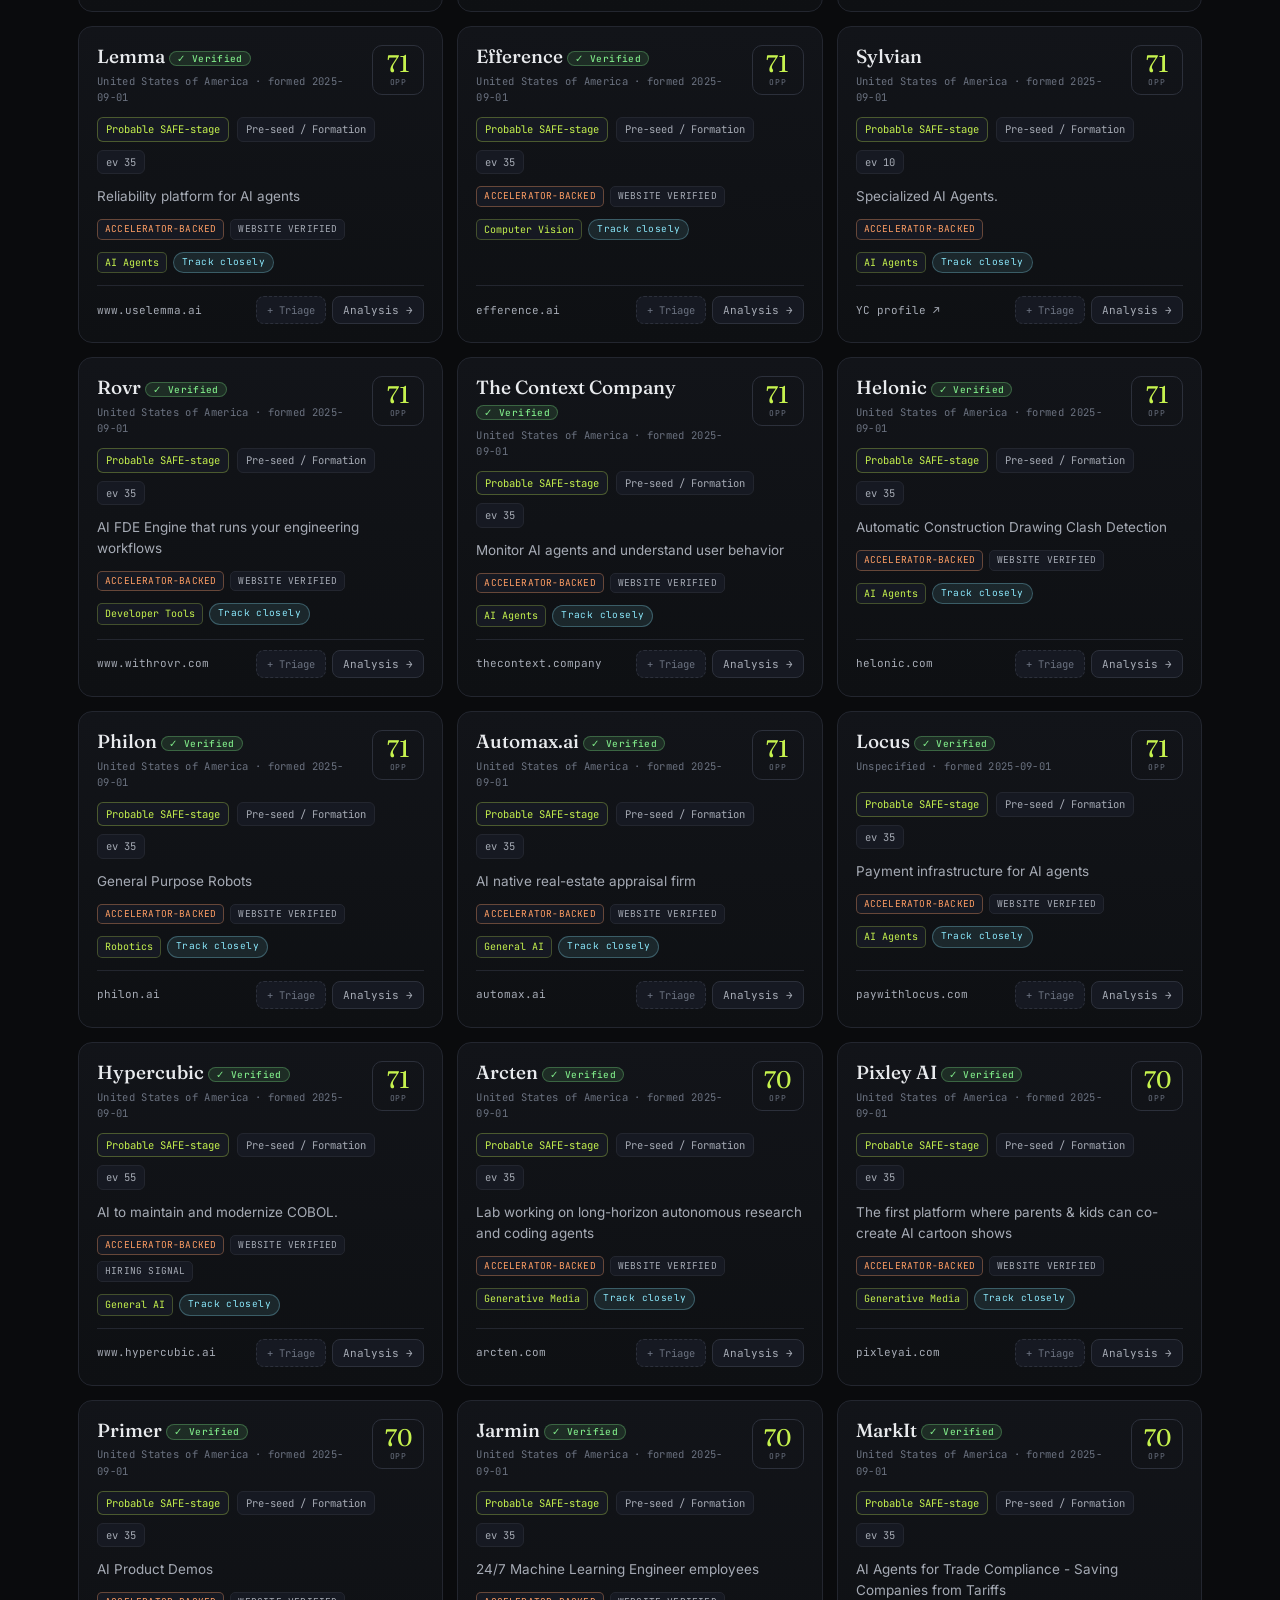
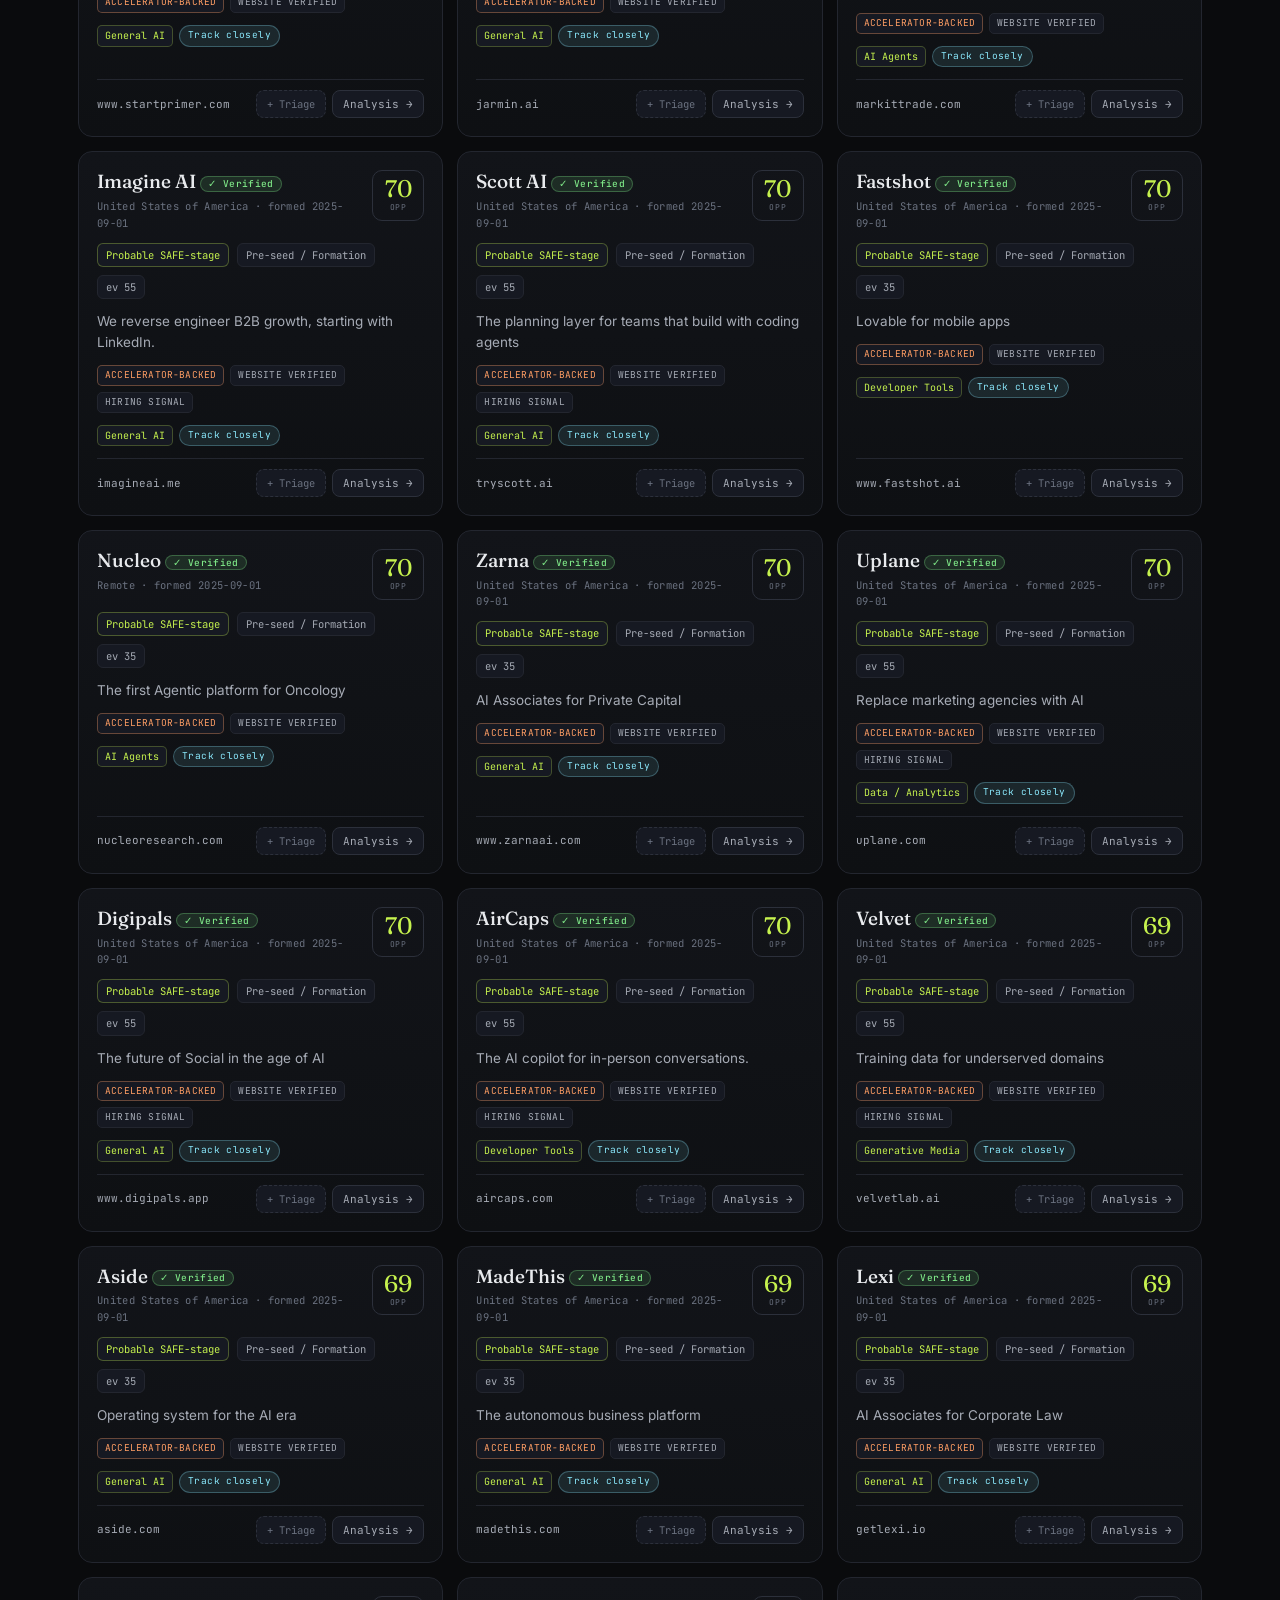
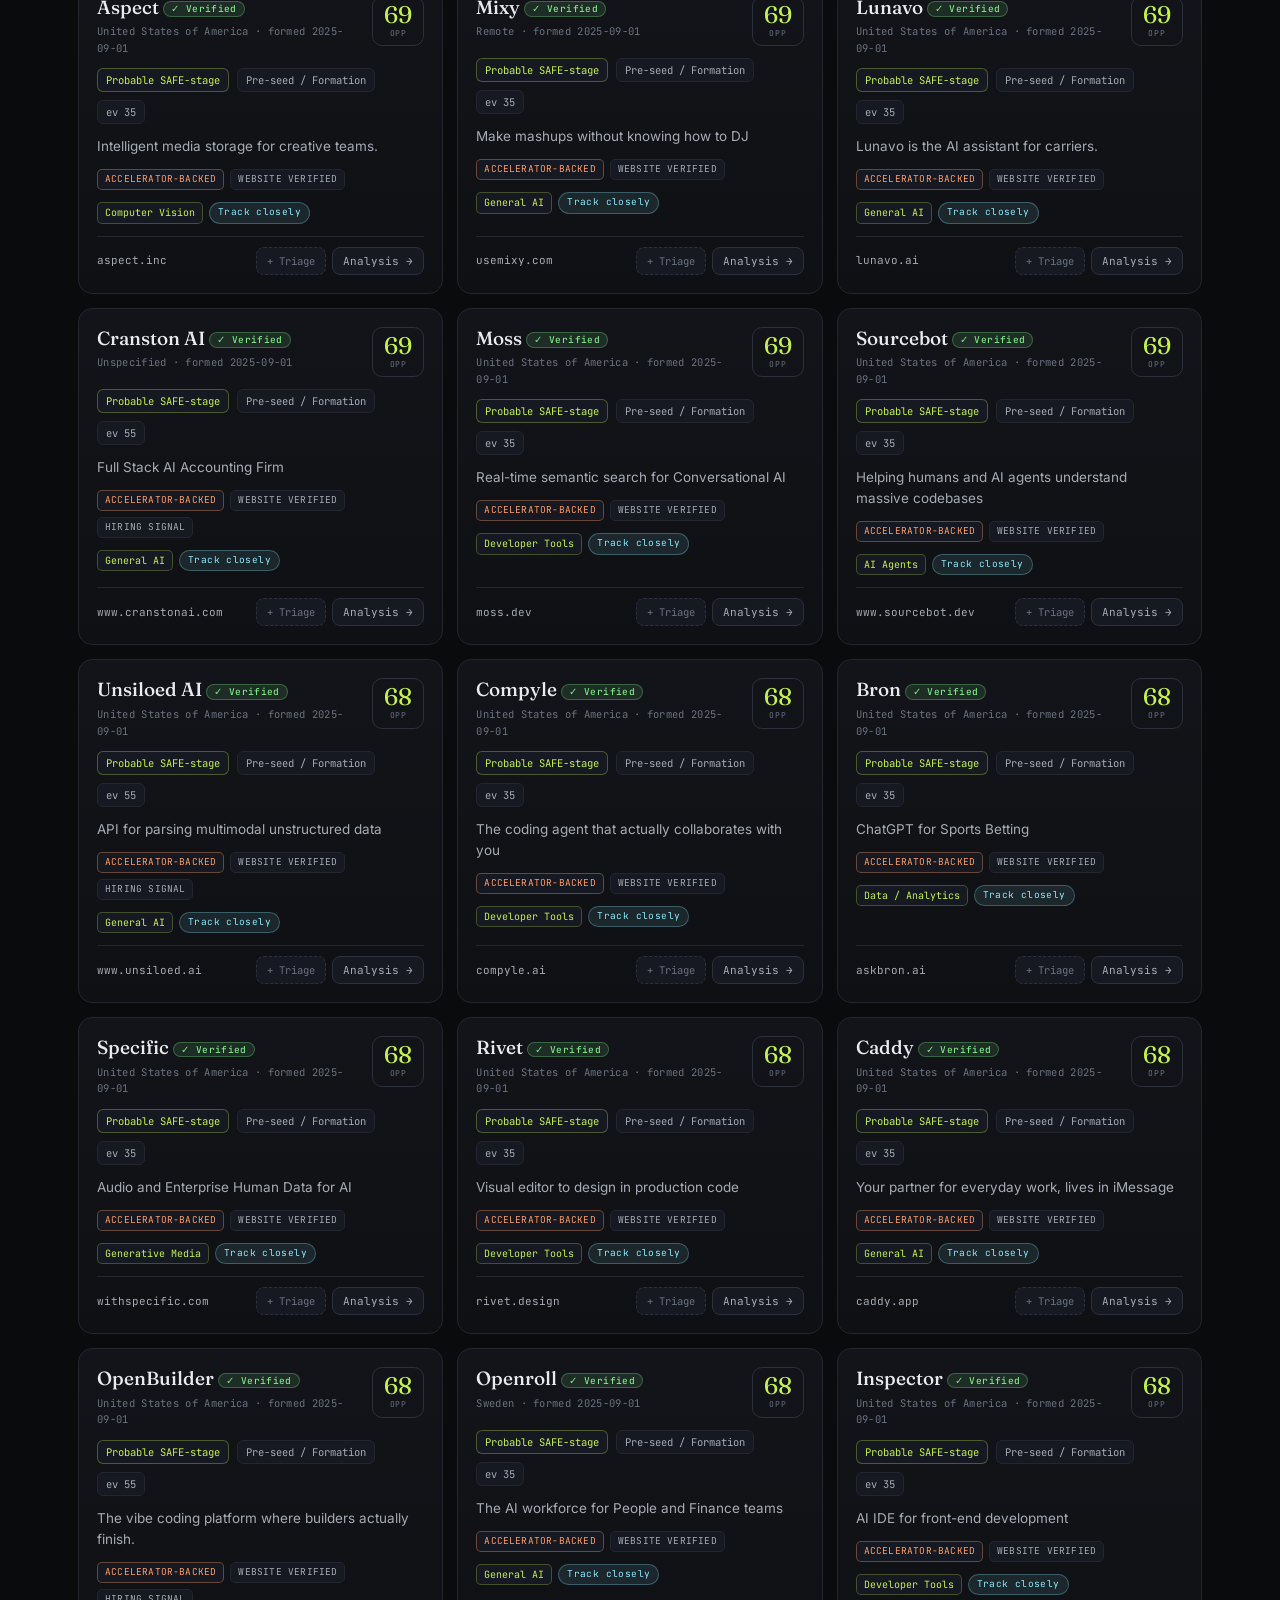
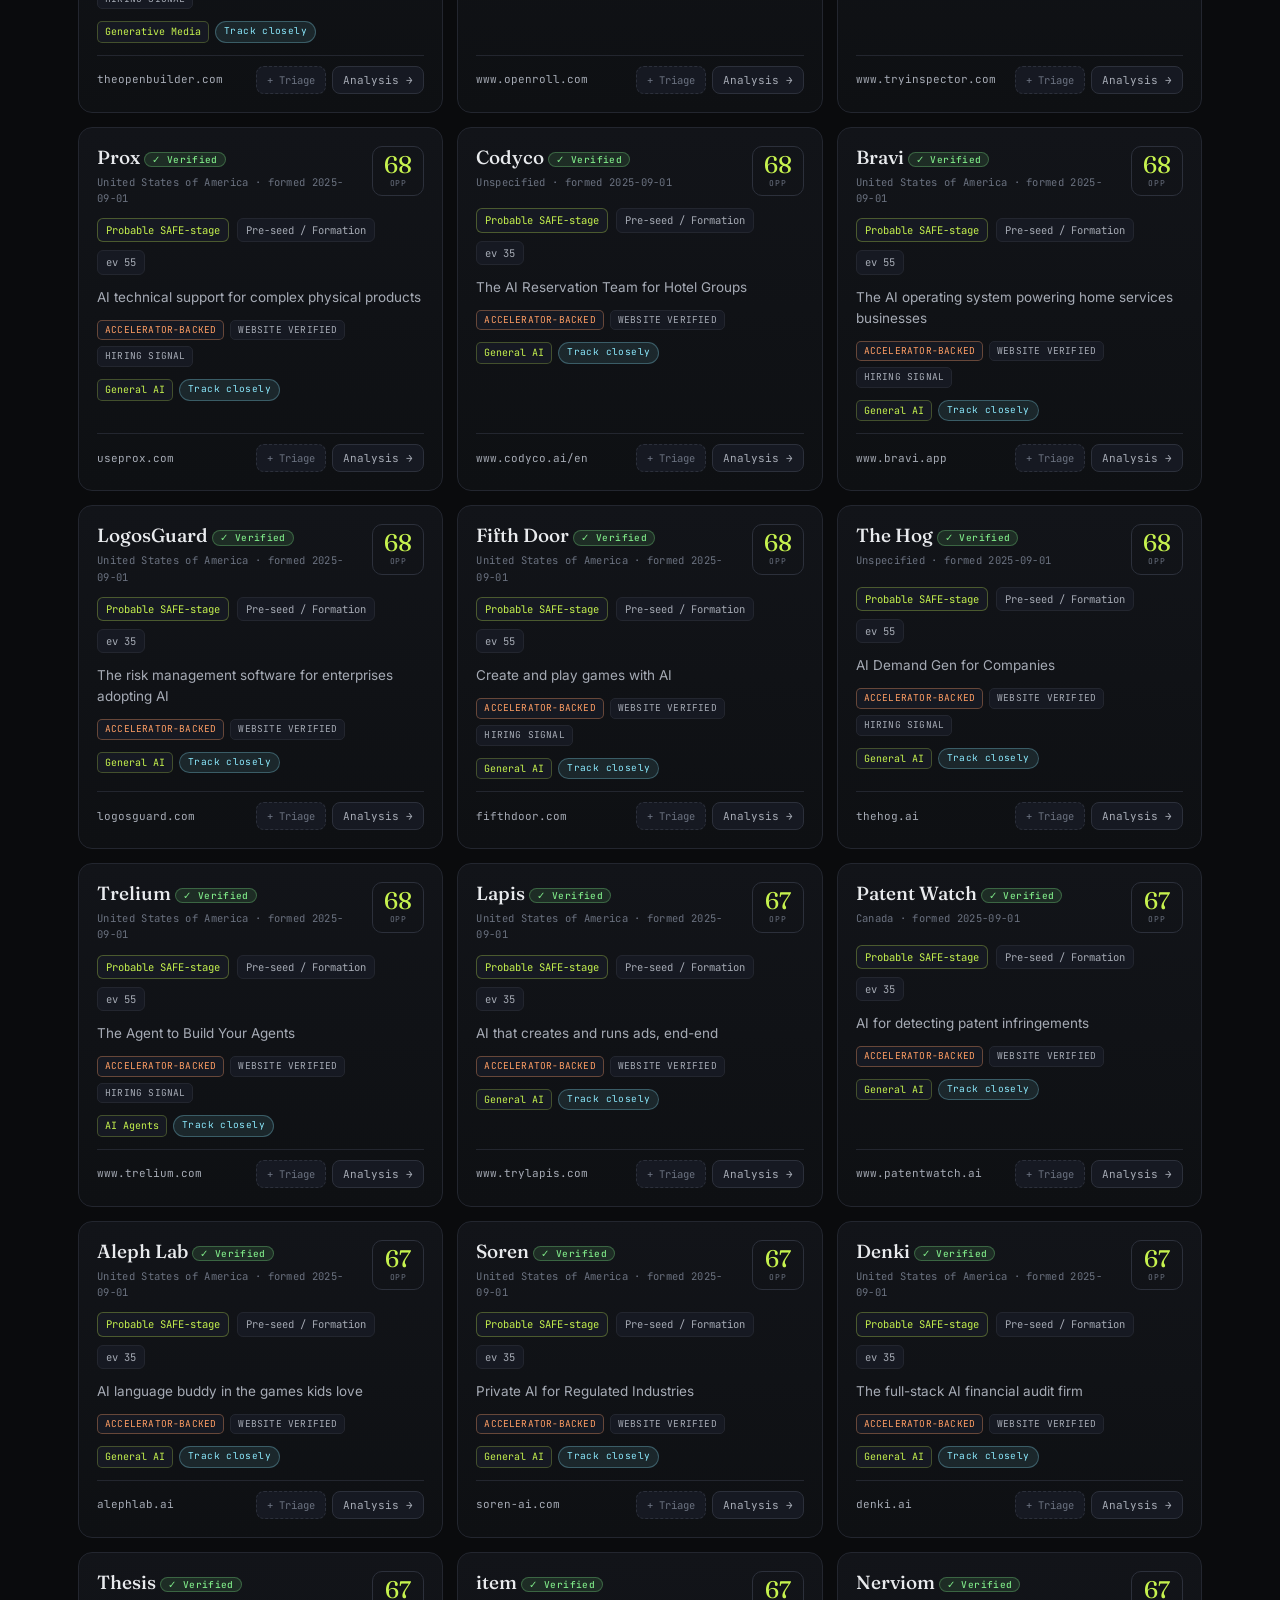
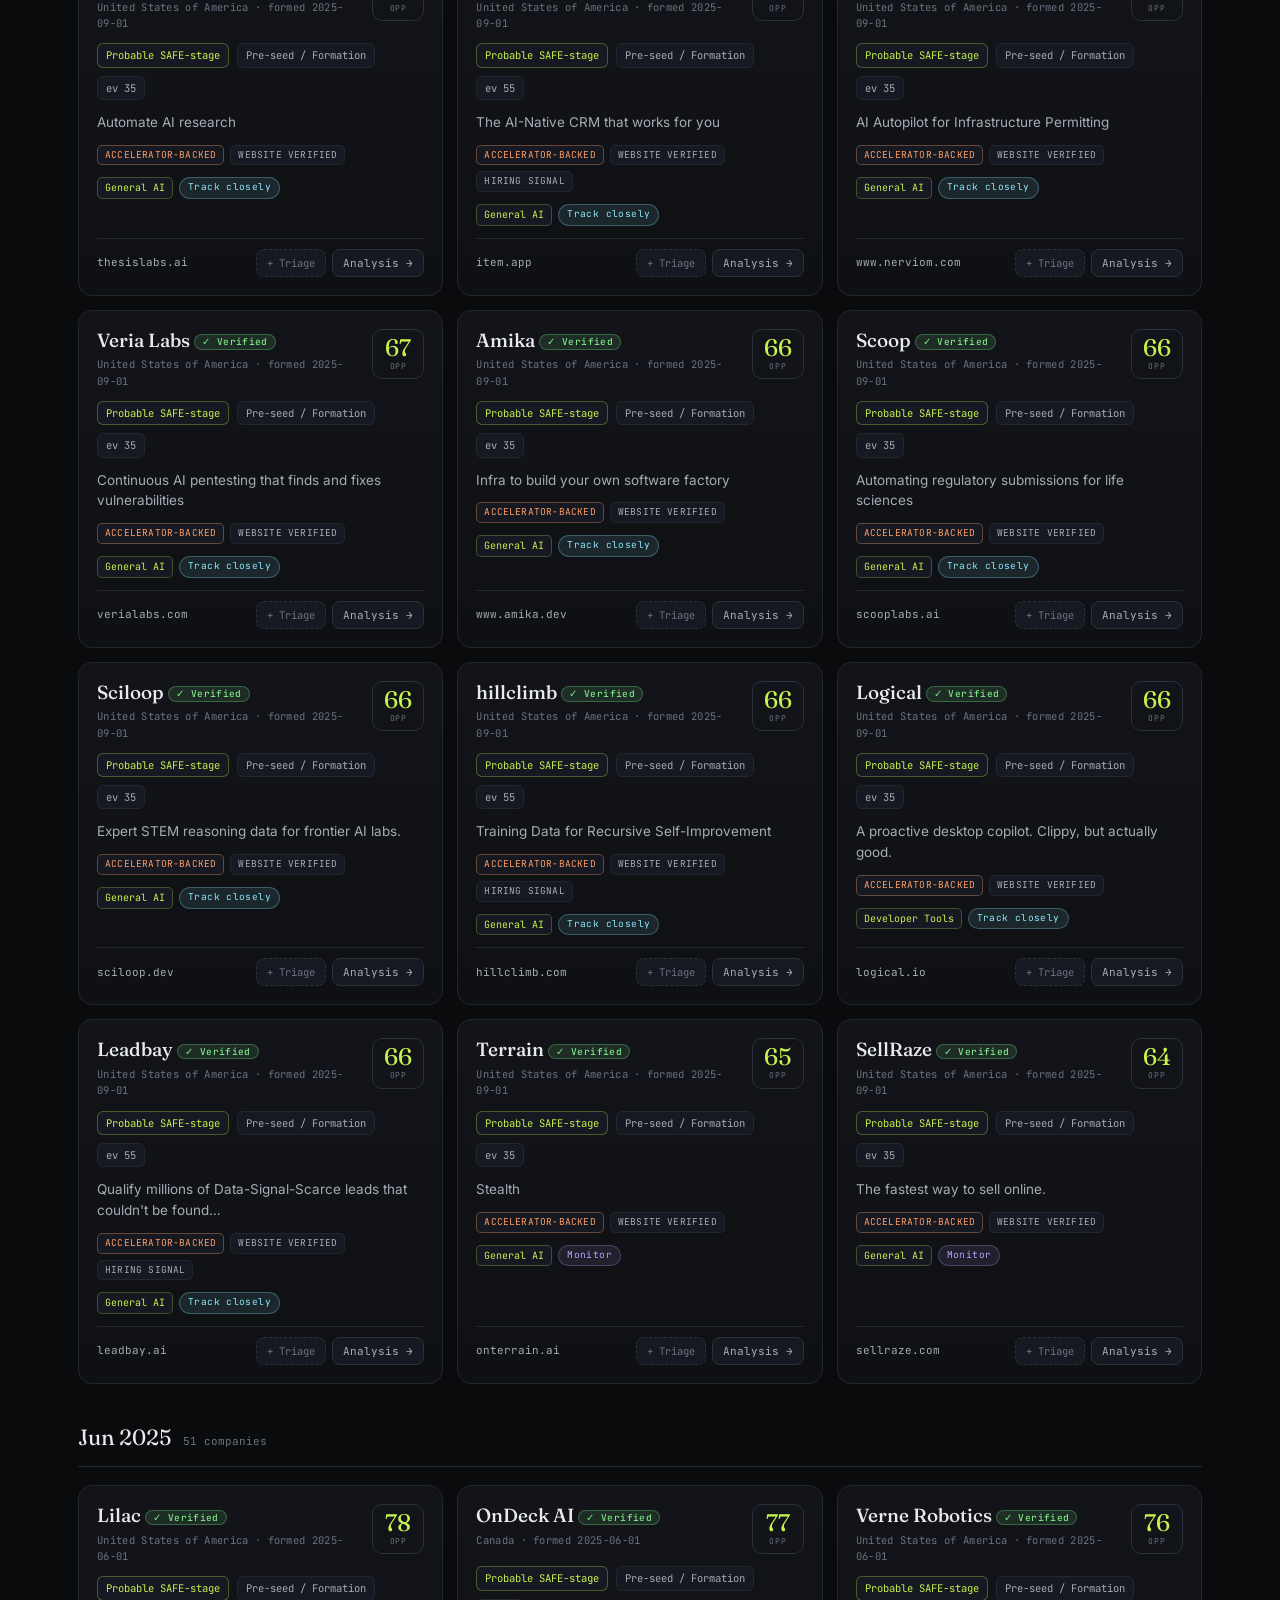
==== commit b4447ee3: "Enrich Investors tab with firm profiles and detail drawer Add scout/investor_directory.py (curated w" ====
--- a/dashboard/index.html
+++ b/dashboard/index.html
@@ -231,8 +231,9 @@
       <div class="radar-intro">
         <h2>Investors</h2>
         <p>The <b>VC firms</b> backing the recently-funded startups in the deals export, and the
-        <b>portfolio firms</b> each has invested in. <span class="muted">Same deals as Startups to Watch,
-        pivoted around the investor.</span></p>
+        <b>portfolio firms</b> each has invested in. <span class="muted">Each card includes
+        website, LinkedIn, X, and email where verified — click any card for the full profile,
+        lead partners, and portfolio table.</span></p>
       </div>
       <div class="watch-controls">
         <div class="searchbar inline">
--- a/dashboard/styles.css
+++ b/dashboard/styles.css
@@ -515,6 +515,32 @@
 .watch-controls .searchbar.inline .search-ico { font-size: 14px; }
 .watch-controls .searchbar.inline input { font-size: 13px; }
 .card.deal.investor h3 { font-size: 17px; }
+.card.deal.investor { cursor: pointer; }
+.card.deal.investor:hover { border-color: rgba(198,242,78,0.35); }
+.card.deal.investor:focus-visible { outline: 2px solid var(--accent-dim); outline-offset: 2px; }
+.card.deal.investor h3 .vbadge { font-size: 8.5px; margin-left: 6px; vertical-align: middle; }
+.inv-tagline { font-size: 12.5px; color: var(--txt-2); margin-top: 6px; font-style: italic; max-width: 42ch; }
+
+/* Investor contact links */
+.inv-links { display: flex; flex-wrap: wrap; gap: 6px; margin: 2px 0 4px; }
+.inv-links.full { gap: 8px; margin: 0; }
+.inv-link {
+  font-family: var(--mono); font-size: 10.5px; text-decoration: none;
+  color: var(--txt-2); background: var(--panel-2); border: 1px solid var(--line-2);
+  border-radius: 7px; padding: 5px 10px; transition: all 0.15s; white-space: nowrap;
+}
+.inv-link:hover { color: var(--accent); border-color: var(--accent-dim); background: rgba(198,242,78,0.06); }
+.inv-link.li { color: #7eb8ff; border-color: rgba(126,184,255,0.35); }
+.inv-link.li:hover { color: #a8d4ff; border-color: rgba(126,184,255,0.55); }
+.inv-link.x { color: var(--txt); border-color: rgba(255,255,255,0.2); }
+.inv-link.web { color: var(--accent); border-color: rgba(198,242,78,0.3); }
+.inv-link.mail { color: var(--track); border-color: rgba(139,233,253,0.3); }
+.inv-link.search, .inv-link.guess { border-style: dashed; opacity: 0.85; }
+.inv-link.search::after, .inv-link.guess::after { content: " ↗"; font-size: 9px; opacity: 0.6; }
+.inv-cta .inv-link { font-size: 12px; padding: 8px 14px; }
+.inv-portfolio { margin-top: 8px; }
+.inv-portfolio .board td { font-size: 12.5px; }
+.inv-portfolio .bname { font-size: 14px; }
 
 /* ---- Responsive ---- */
 @media (max-width: 860px) {
@@ -578,4 +604,7 @@
 
   .footer { padding: 20px 16px; }
   .radar-intro h2 { font-size: 24px; }
-}
+  .inv-links { gap: 5px; }
+  .inv-link { font-size: 10px; padding: 4px 8px; }
+  .inv-portfolio .board-wrap { overflow-x: auto; }
+}
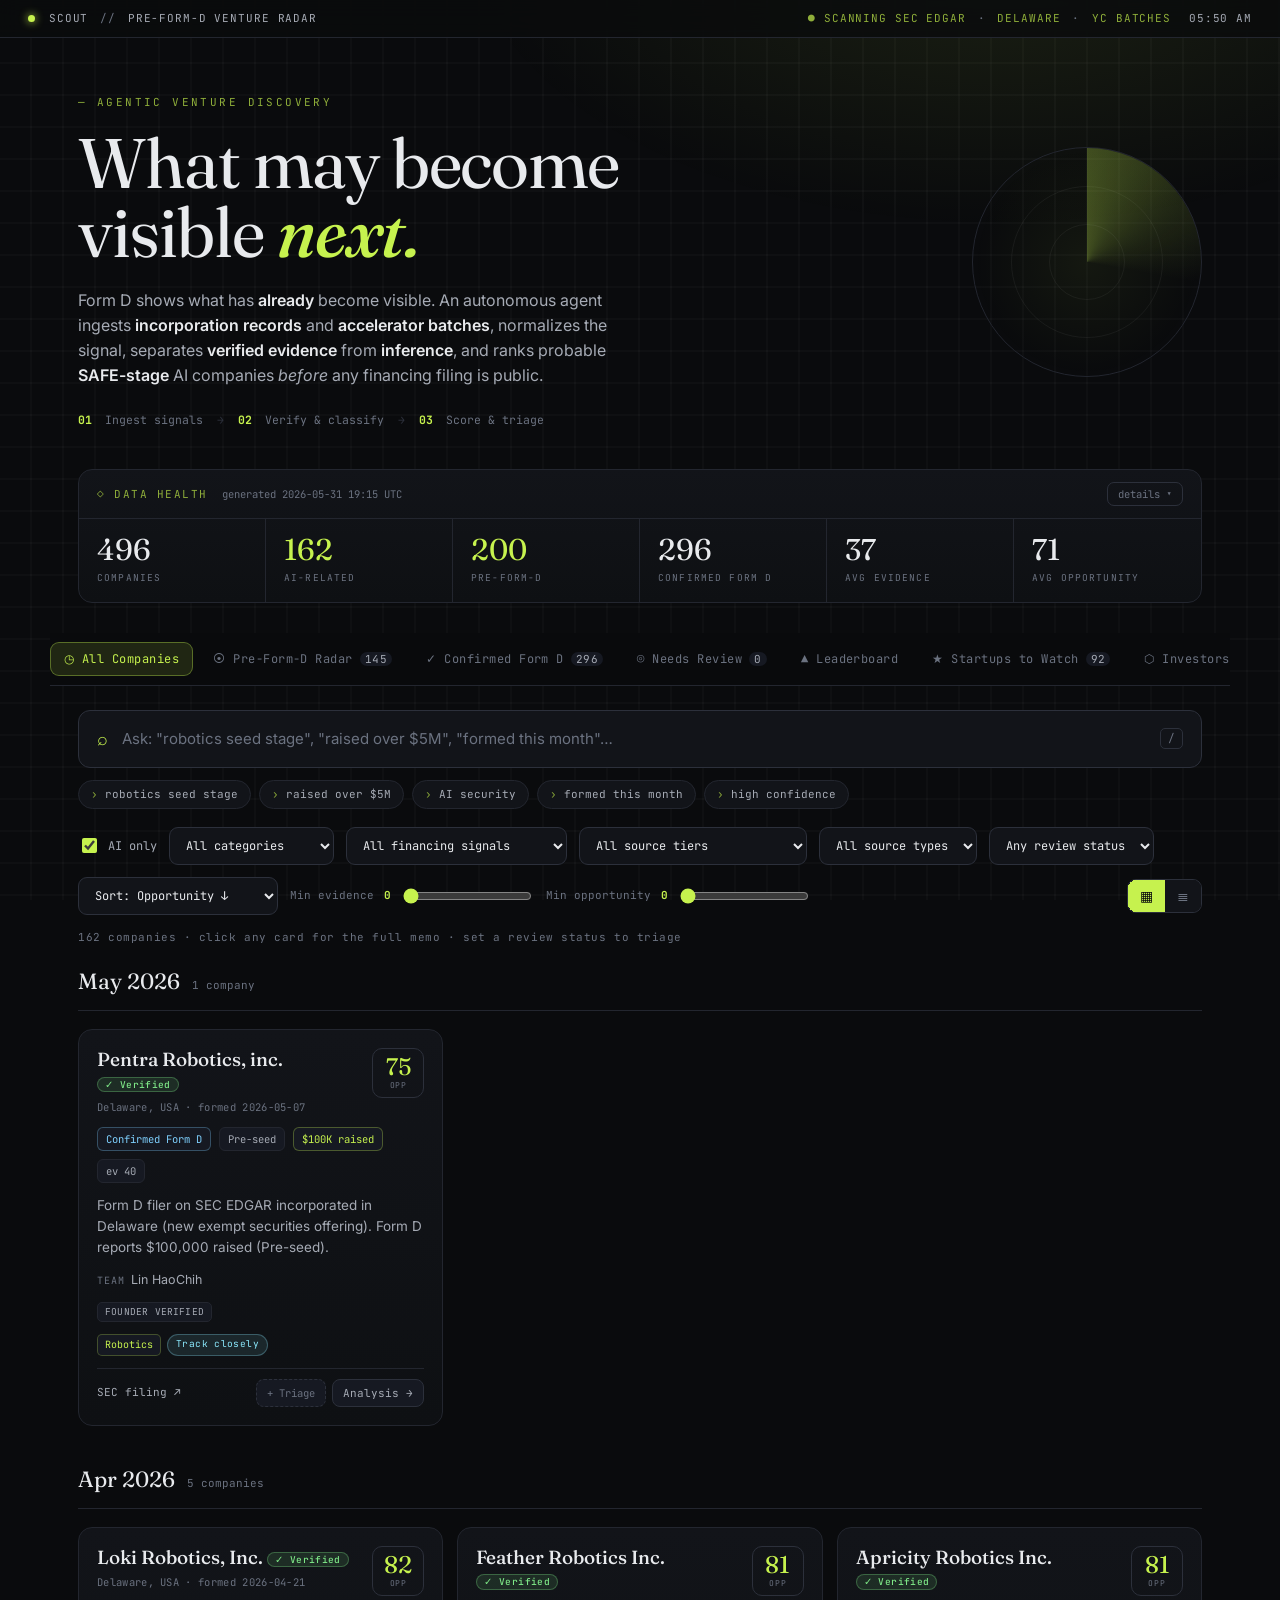
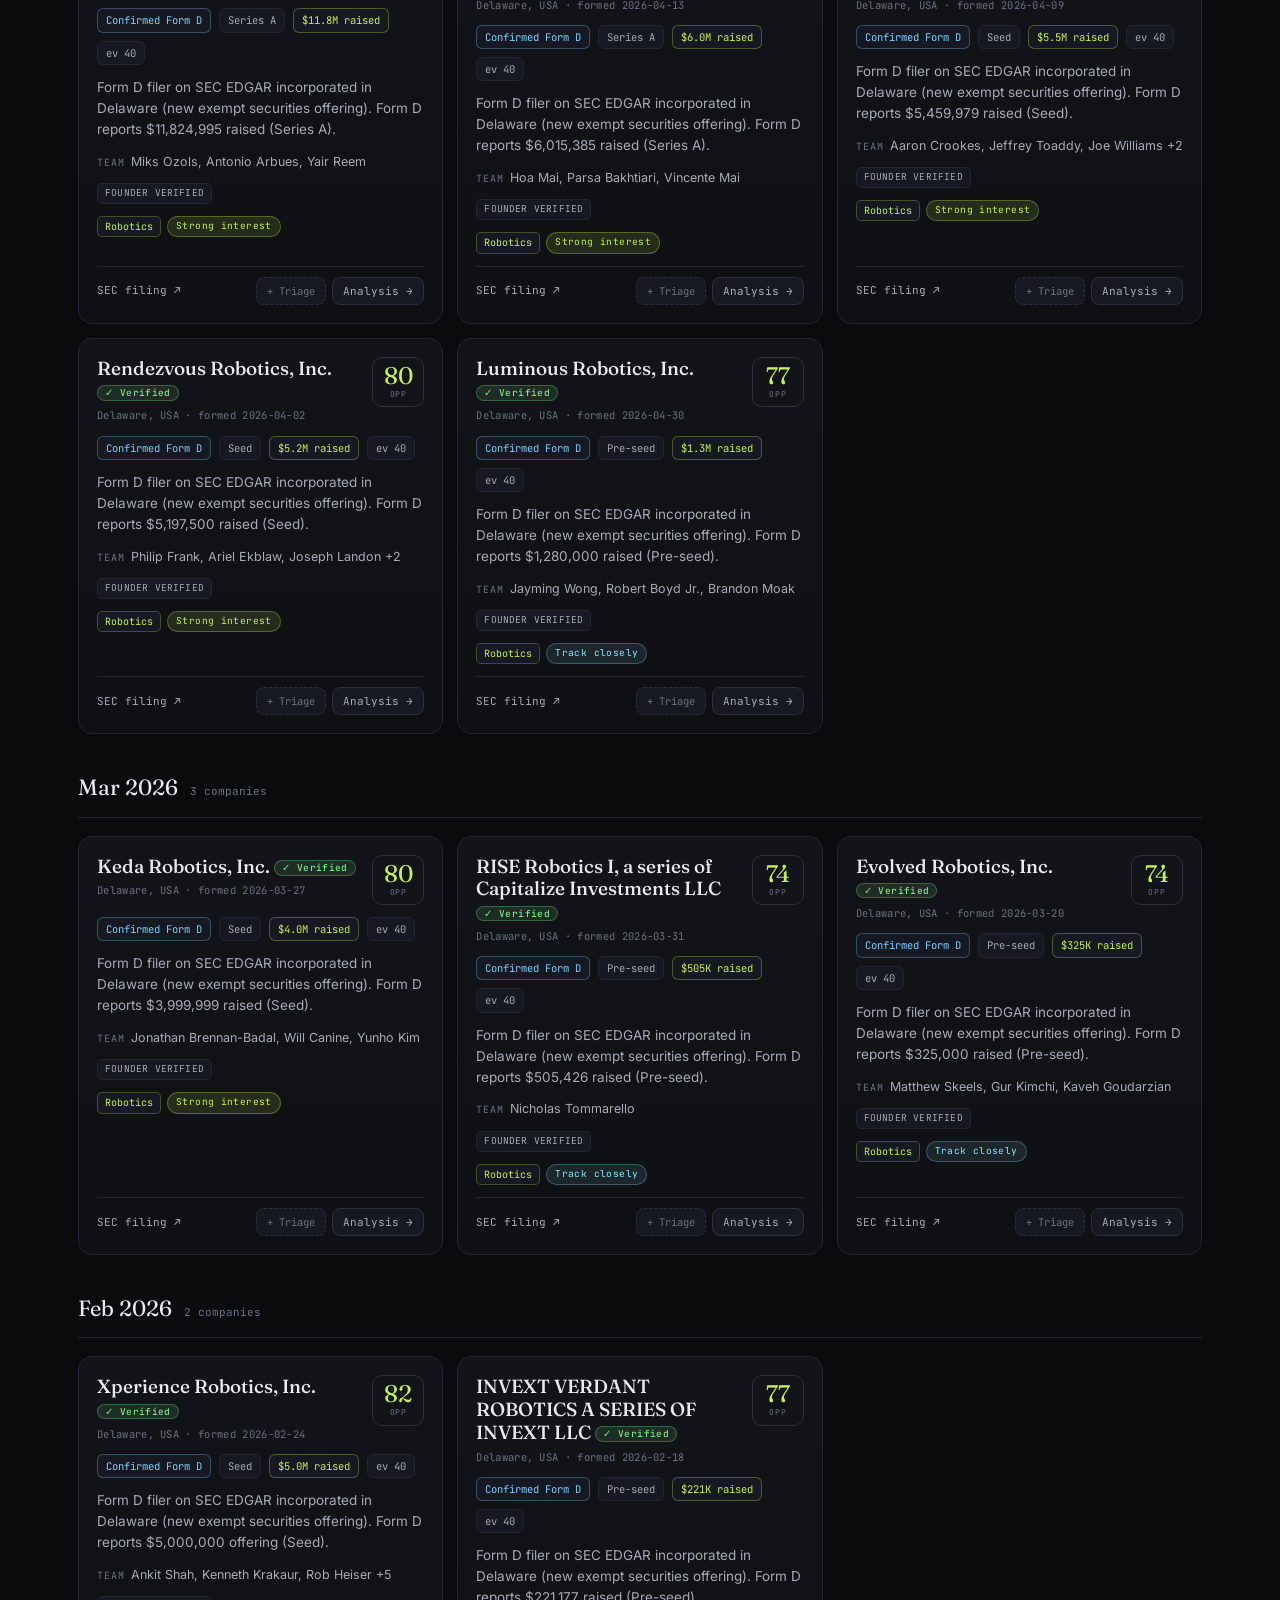
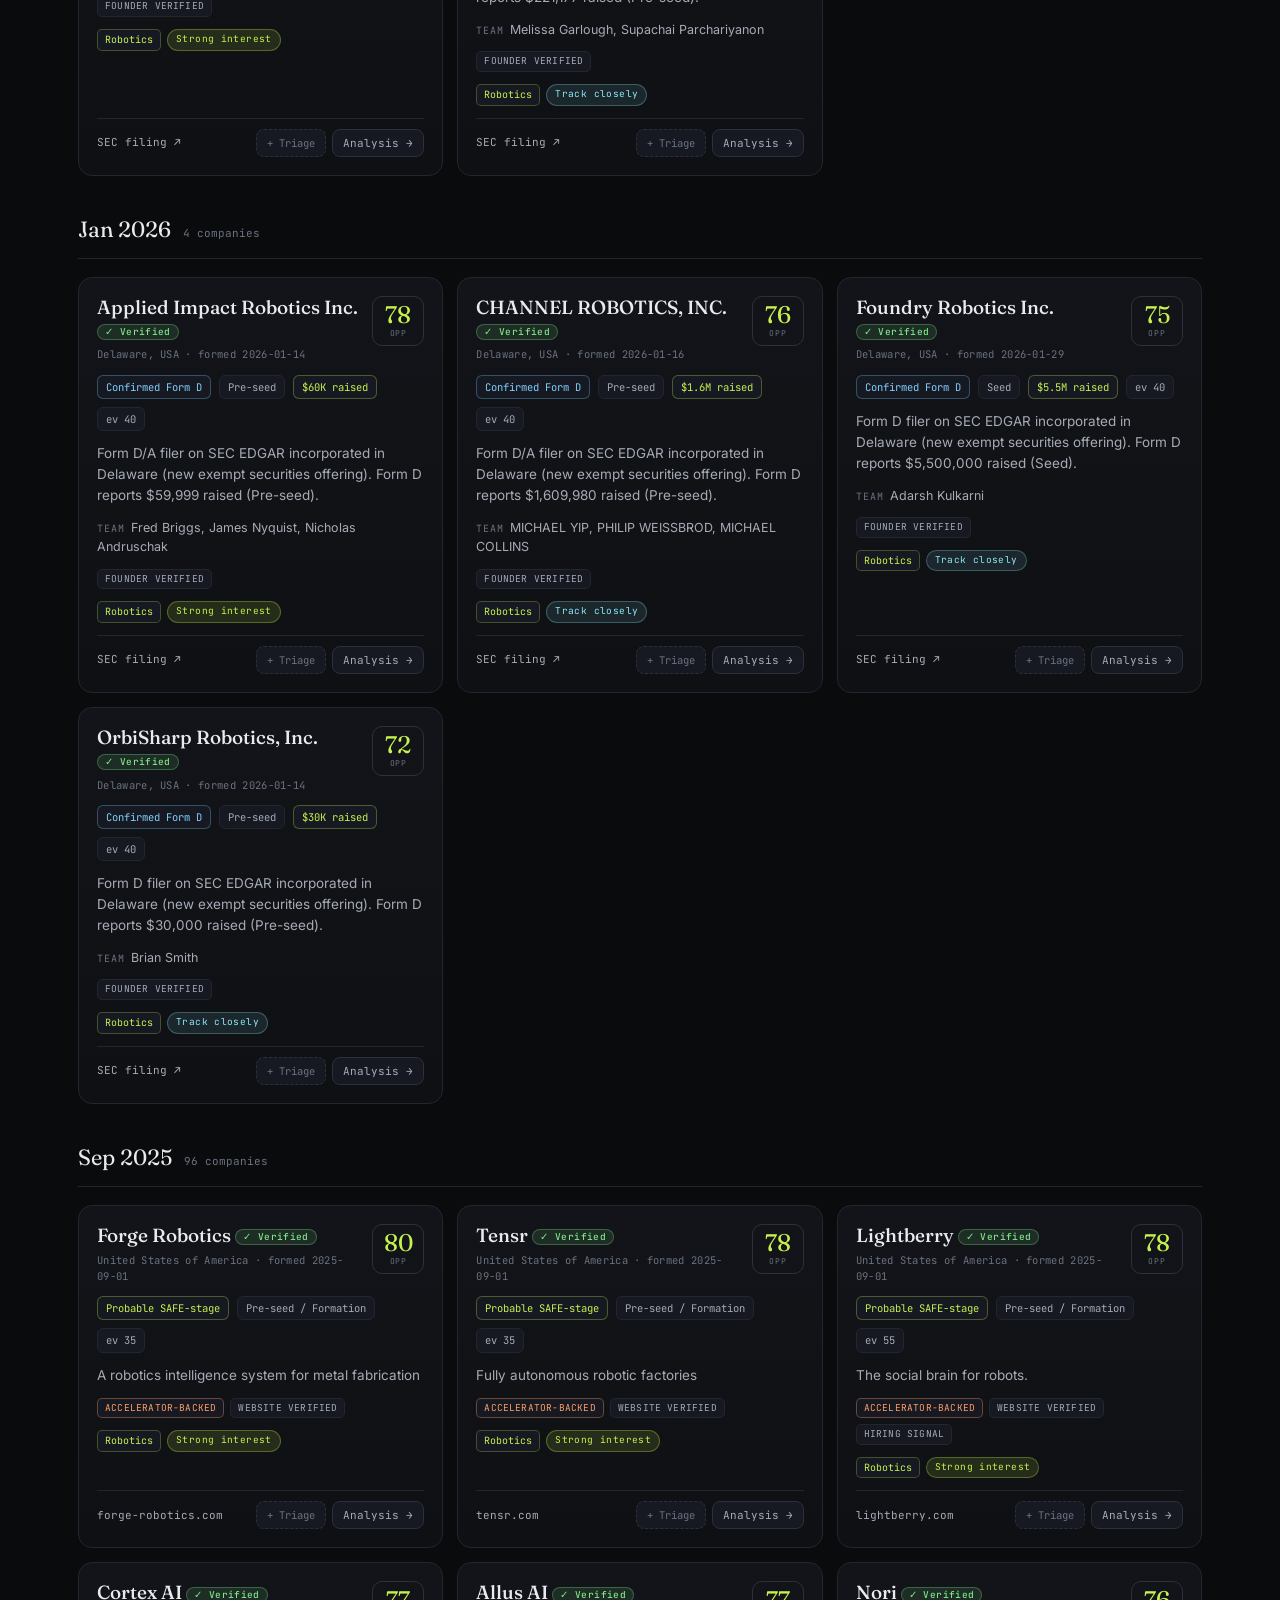
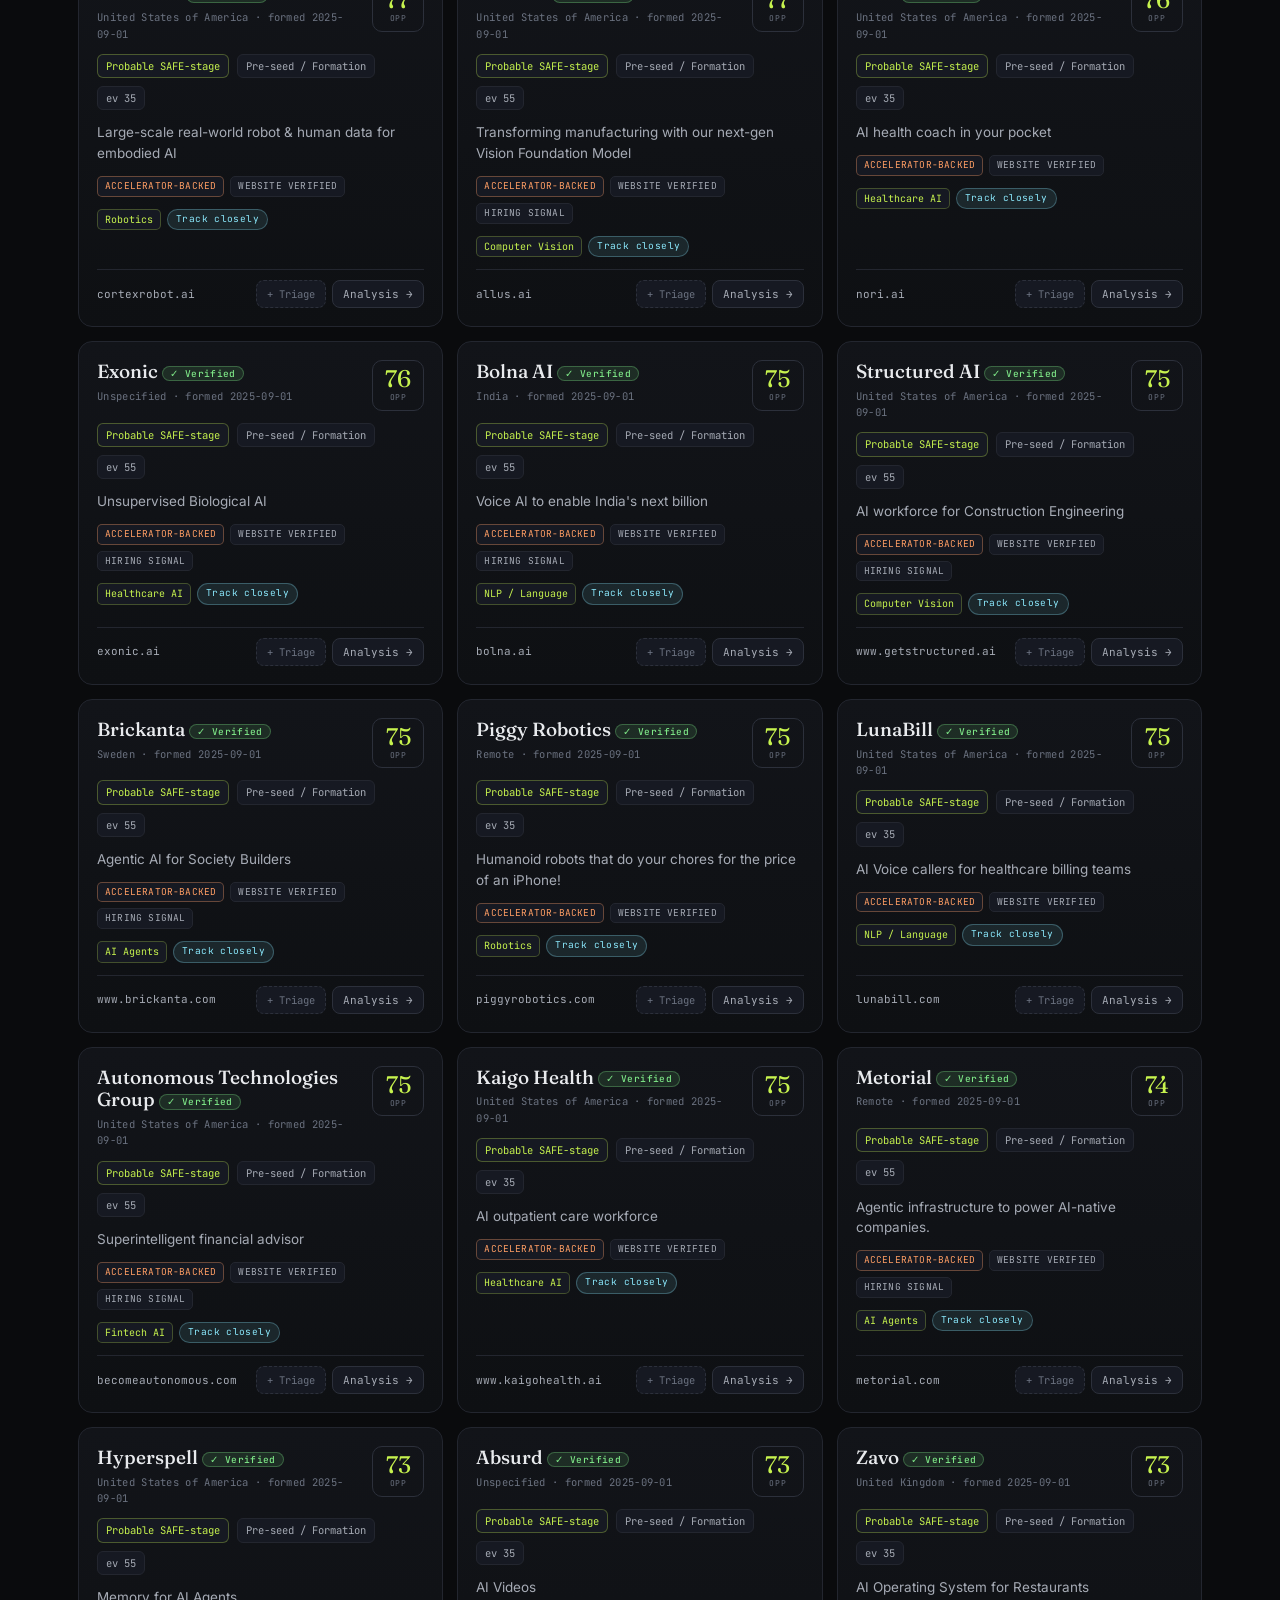
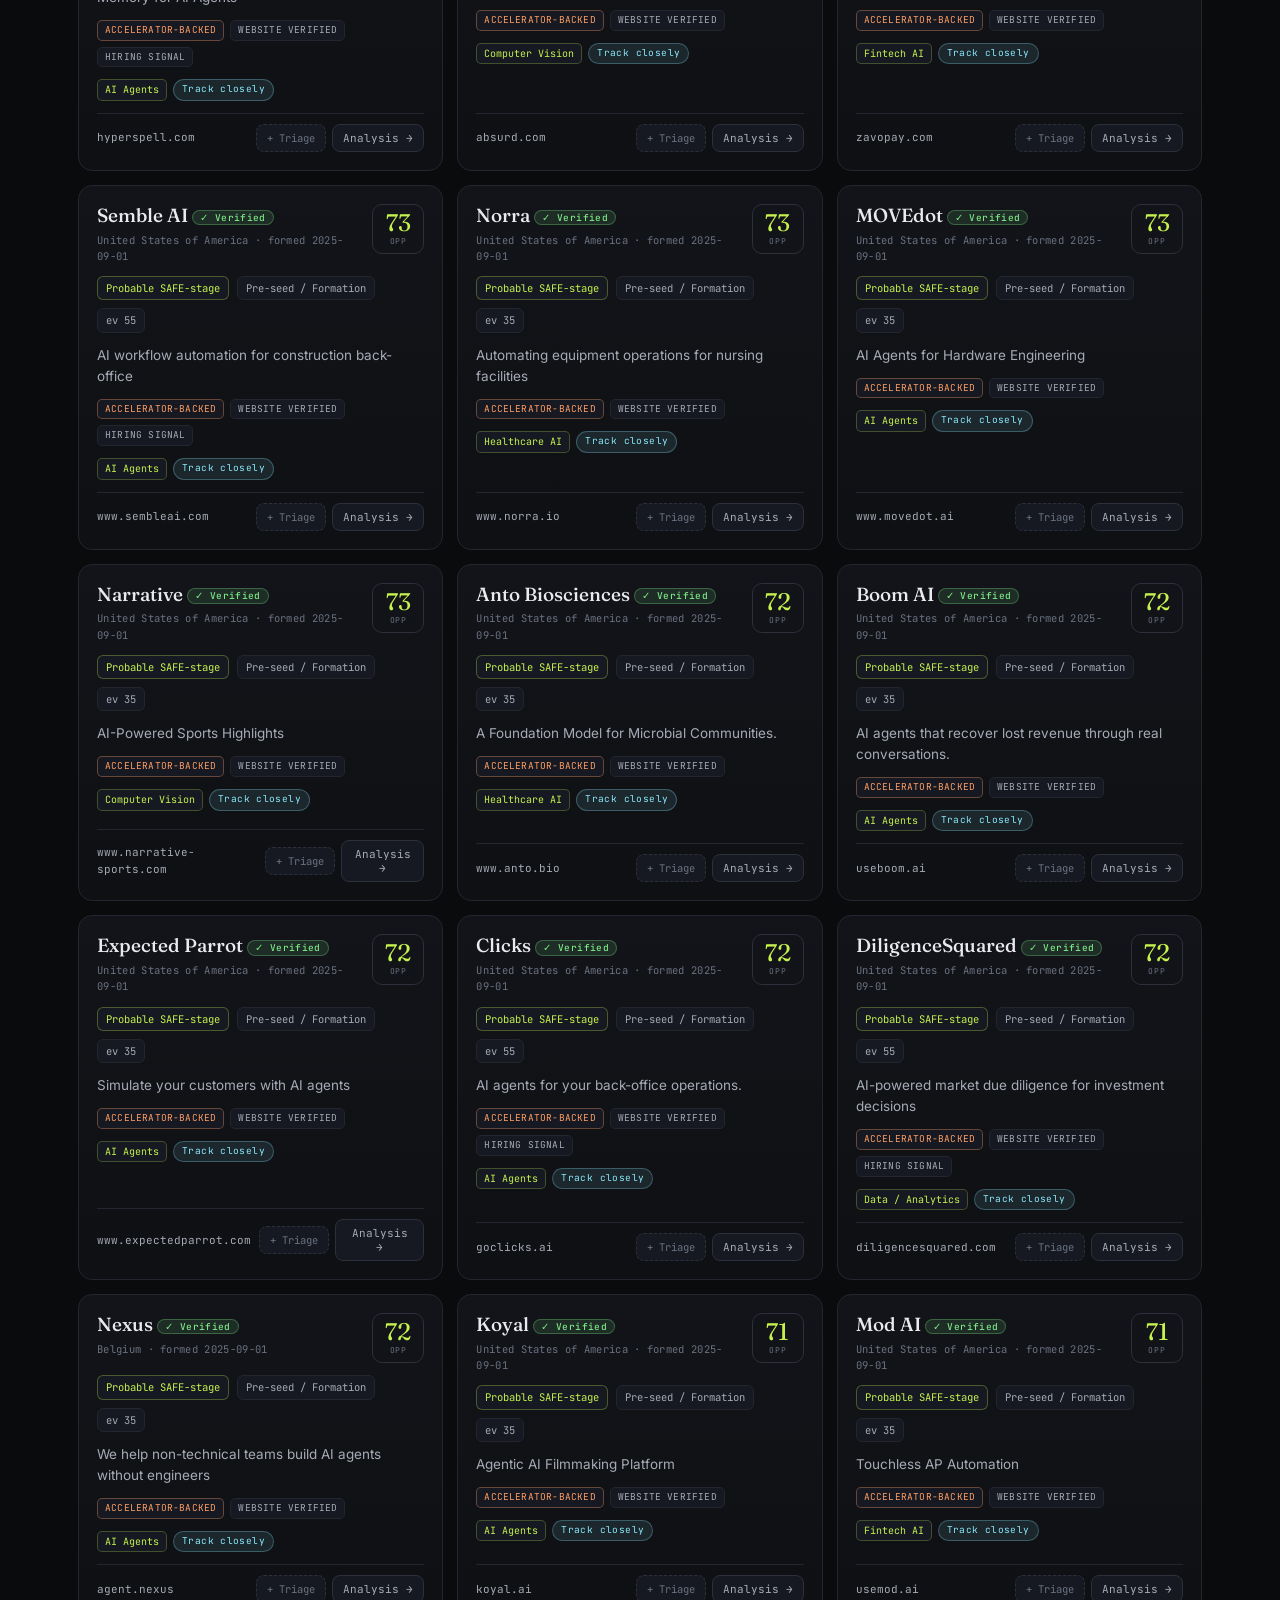
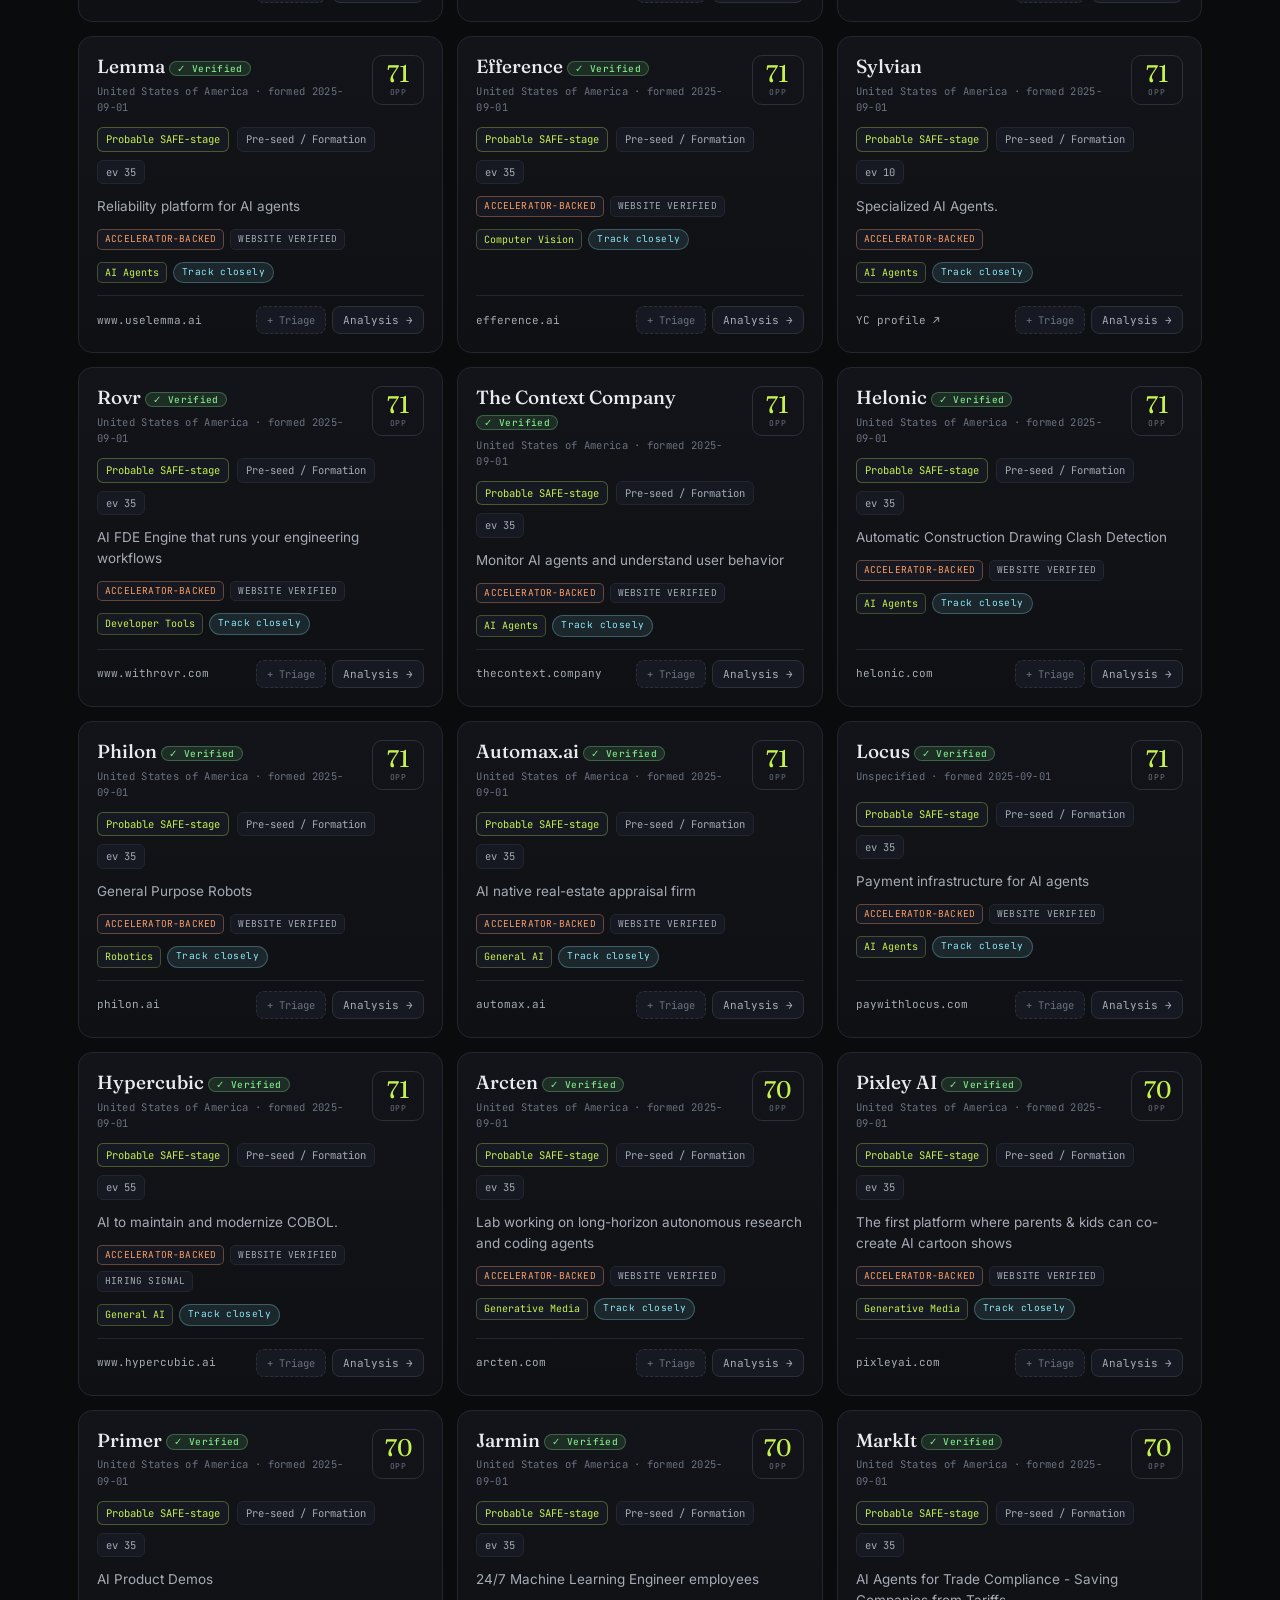
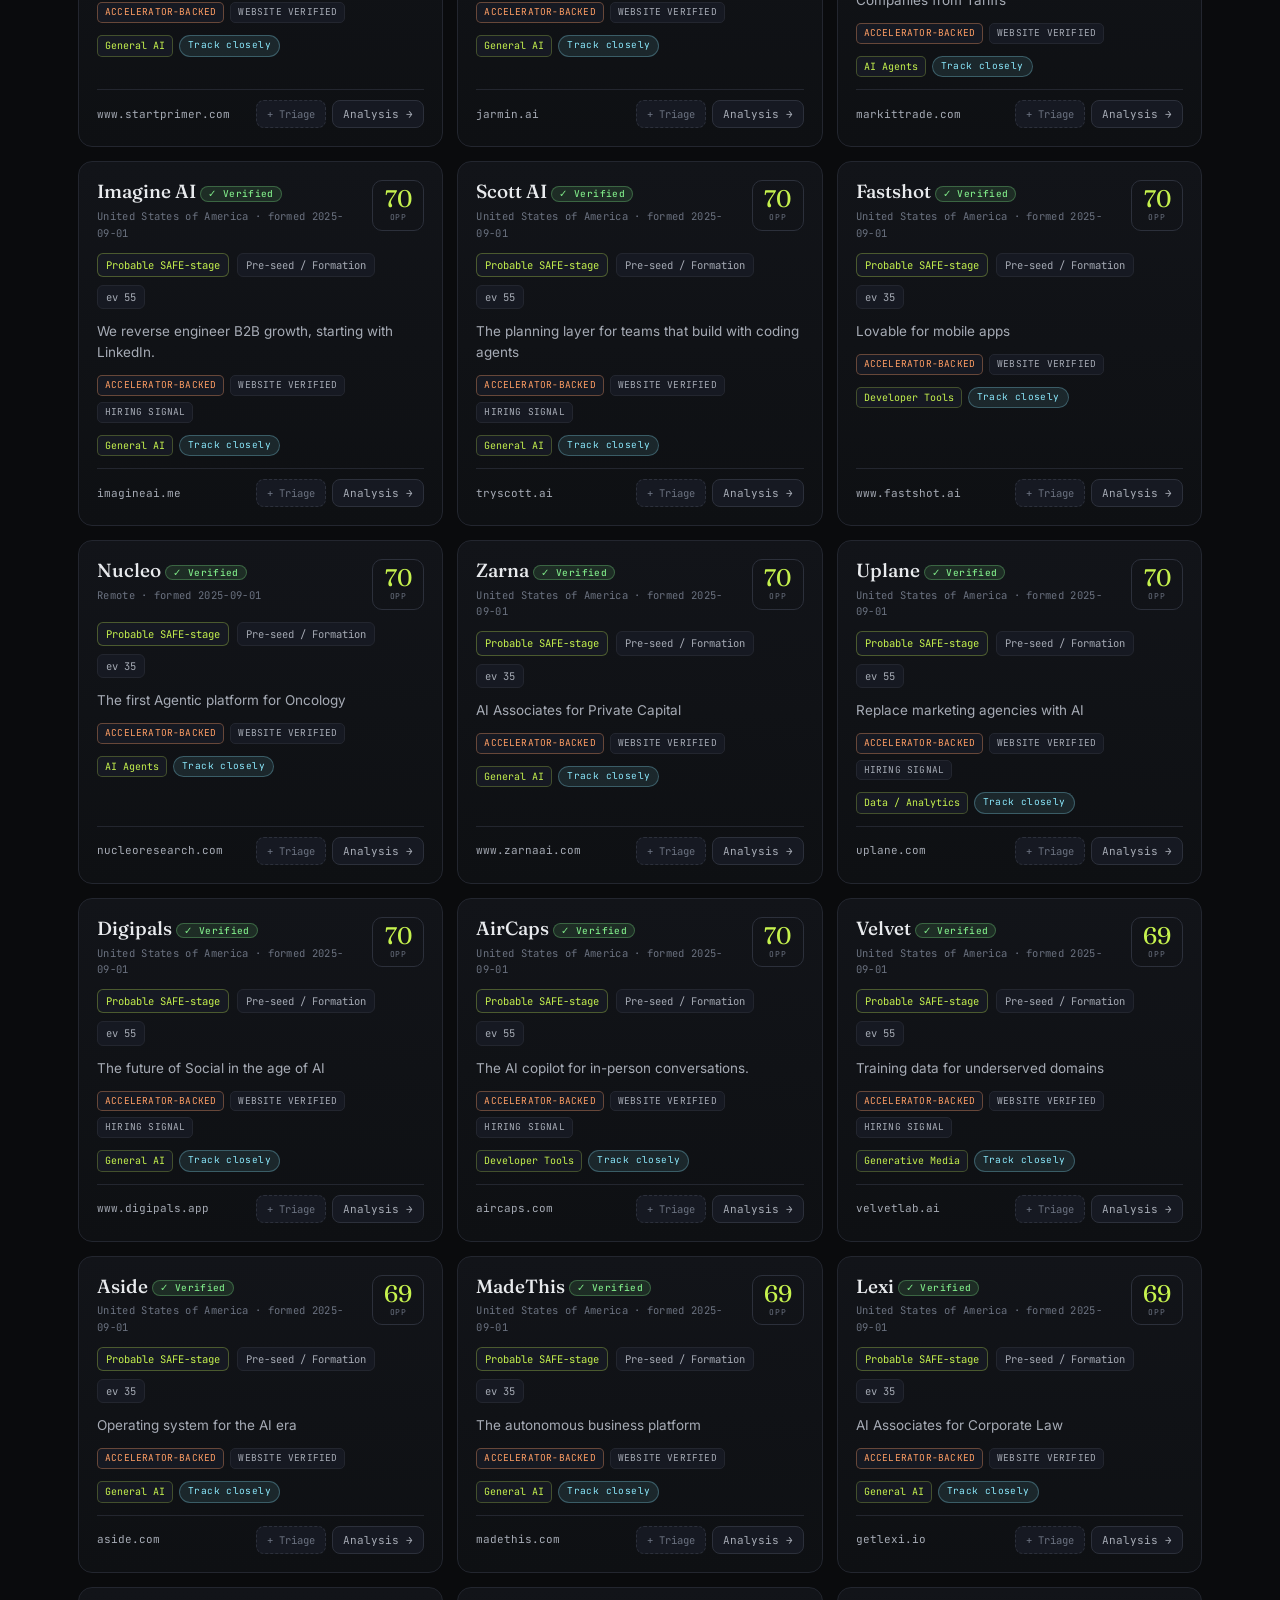
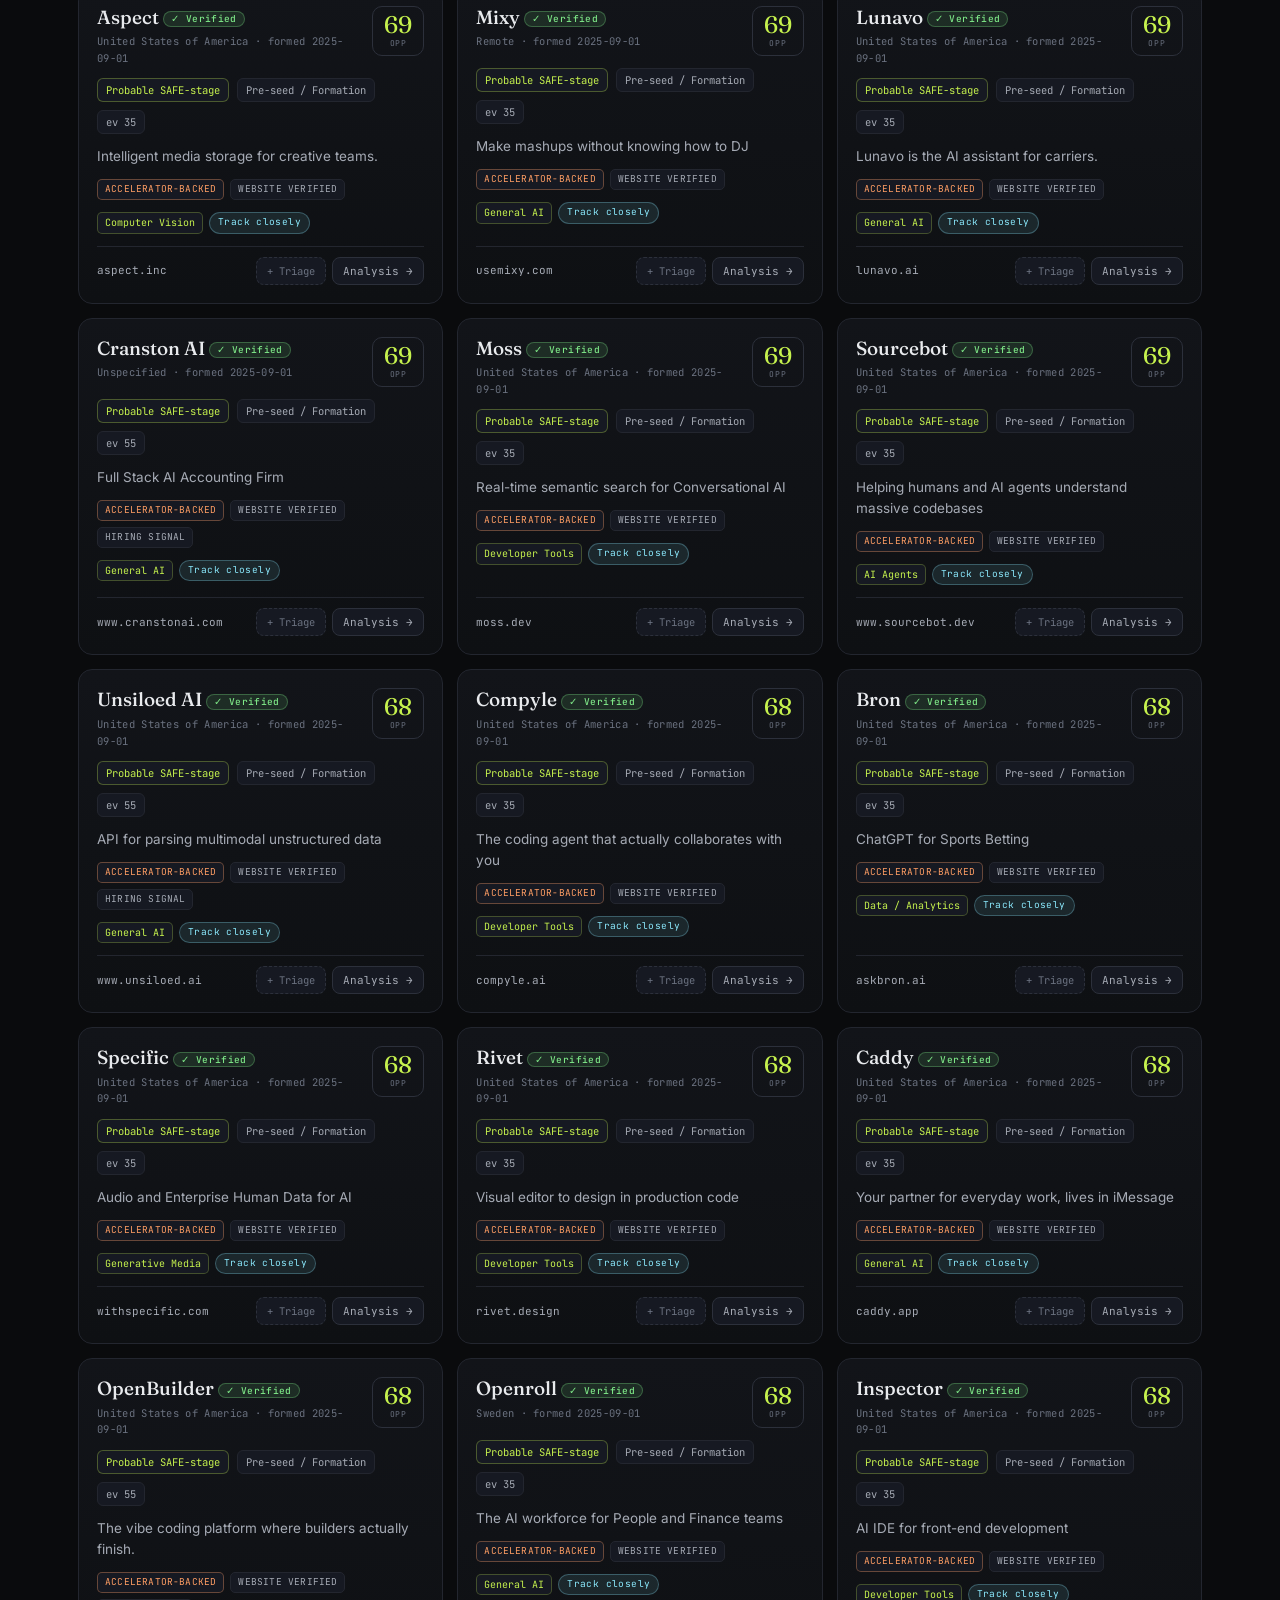
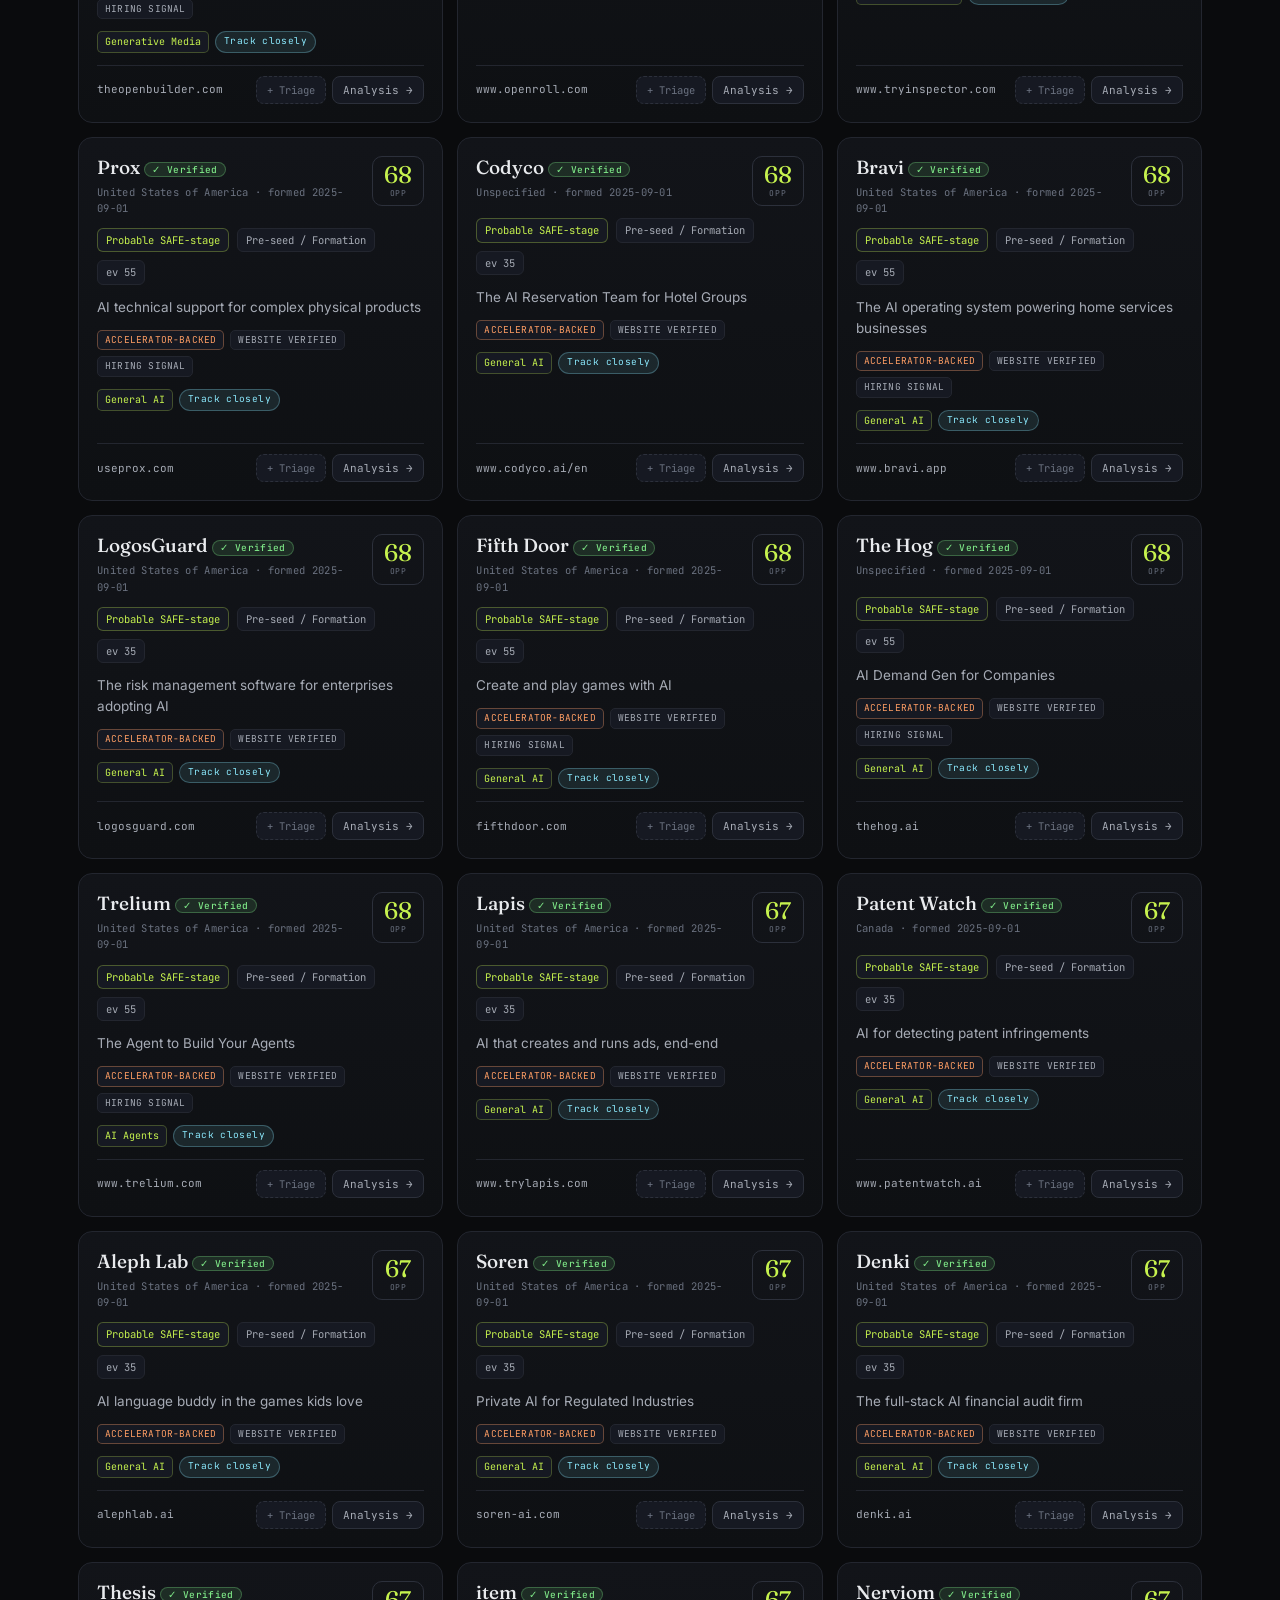
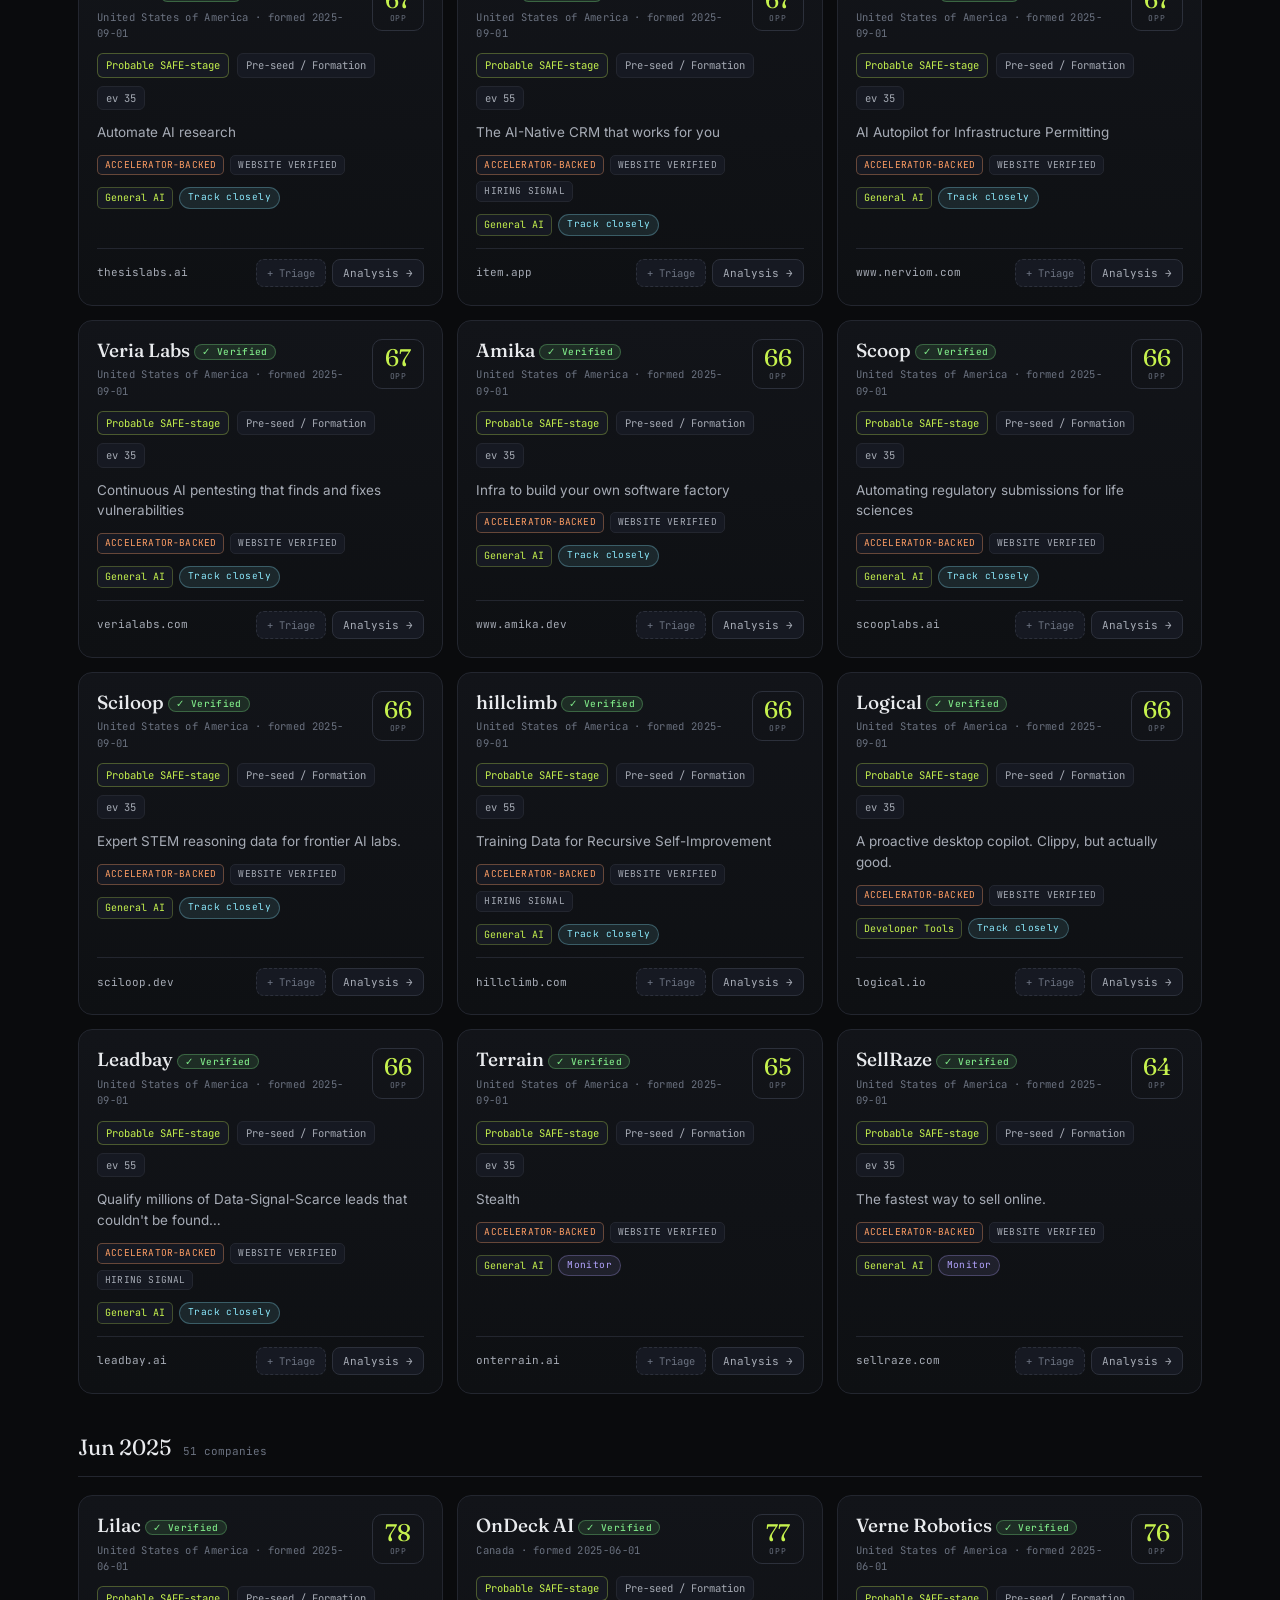
==== commit 84d3f91e: "Add partner contact links and improve the dashboard nav bar Give each investor's lead partners Linke" ====
--- a/dashboard/index.html
+++ b/dashboard/index.html
@@ -61,14 +61,14 @@
     </section>
 
     <!-- Tabs (spec 5.9 required tabs) -->
-    <nav class="tabs" role="tablist">
-      <button class="tab active" data-tab="all" role="tab">◷ All Companies</button>
-      <button class="tab" data-tab="radar" role="tab">⦿ Pre-Form-D Radar <span class="tab-count" id="radarCount">0</span></button>
-      <button class="tab" data-tab="formd" role="tab">✓ Confirmed Form D <span class="tab-count" id="formdCount">0</span></button>
-      <button class="tab" data-tab="review" role="tab">◎ Needs Review <span class="tab-count" id="reviewCount">0</span></button>
-      <button class="tab" data-tab="board" role="tab">▲ Leaderboard</button>
-      <button class="tab" data-tab="watch" role="tab">★ Startups to Watch <span class="tab-count" id="watchCount">0</span></button>
-      <button class="tab" data-tab="investors" role="tab">⬡ Investors <span class="tab-count" id="investorCount">0</span></button>
+    <nav class="tabs" role="tablist" aria-label="Dashboard views">
+      <button class="tab active" data-tab="all" role="tab" aria-selected="true">◷ All Companies</button>
+      <button class="tab" data-tab="radar" role="tab" aria-selected="false">⦿ Pre-Form-D Radar <span class="tab-count" id="radarCount">0</span></button>
+      <button class="tab" data-tab="formd" role="tab" aria-selected="false">✓ Confirmed Form D <span class="tab-count" id="formdCount">0</span></button>
+      <button class="tab" data-tab="review" role="tab" aria-selected="false">◎ Needs Review <span class="tab-count" id="reviewCount">0</span></button>
+      <button class="tab" data-tab="board" role="tab" aria-selected="false">▲ Leaderboard</button>
+      <button class="tab" data-tab="watch" role="tab" aria-selected="false">★ Startups to Watch <span class="tab-count" id="watchCount">0</span></button>
+      <button class="tab" data-tab="investors" role="tab" aria-selected="false">⬡ Investors <span class="tab-count" id="investorCount">0</span></button>
     </nav>
 
     <!-- ALL COMPANIES TAB -->
--- a/dashboard/styles.css
+++ b/dashboard/styles.css
@@ -24,6 +24,7 @@
   --pass: #6b7280;
   --shadow: 0 18px 50px rgba(0,0,0,0.55);
   --radius: 14px;
+  --statusbar-h: 39px;
   --mono: "JetBrains Mono", ui-monospace, SFMono-Regular, Menlo, monospace;
   --serif: "Fraunces", Georgia, "Times New Roman", serif;
   --sans: "Inter", system-ui, -apple-system, Segoe UI, Roboto, sans-serif;
@@ -138,16 +139,28 @@
 .stat .num.serif-sm { font-size: 26px; }
 
 /* ---- Tabs ---- */
-.tabs { display: flex; gap: 4px; border-bottom: 1px solid var(--line); margin-bottom: 24px; }
+.tabs {
+  position: sticky; top: var(--statusbar-h, 39px); z-index: 30;
+  display: flex; gap: 6px; align-items: center;
+  margin: 0 -28px 24px; padding: 9px 28px;
+  border-bottom: 1px solid var(--line);
+  background: rgba(10,11,13,0.88); backdrop-filter: blur(12px);
+  overflow-x: auto; scrollbar-width: none; scroll-snap-type: x proximity;
+}
+.tabs::-webkit-scrollbar { display: none; }
 .tab {
-  background: none; border: none; cursor: pointer; flex: 0 0 auto; white-space: nowrap;
-  font-family: var(--mono); font-size: 12px; letter-spacing: 0.06em;
-  color: var(--txt-3); padding: 12px 16px; border-bottom: 2px solid transparent;
-  transition: color 0.15s;
-}
-.tab:hover { color: var(--txt-2); }
-.tab.active { color: var(--accent); border-bottom-color: var(--accent); }
-.tab-count { display: inline-block; min-width: 18px; padding: 0 5px; border-radius: 9px; background: var(--panel-2); color: var(--txt-2); font-size: 11px; text-align: center; }
+  display: inline-flex; align-items: center; gap: 7px; scroll-snap-align: start;
+  background: none; border: 1px solid transparent; cursor: pointer; flex: 0 0 auto; white-space: nowrap;
+  font-family: var(--mono); font-size: 12px; letter-spacing: 0.04em;
+  color: var(--txt-3); padding: 8px 13px; border-radius: 9px;
+  transition: color 0.15s, background 0.15s, border-color 0.15s;
+}
+.tab:hover { color: var(--txt); background: var(--panel-2); }
+.tab:focus-visible { outline: 2px solid var(--accent-dim); outline-offset: 1px; }
+.tab.active { color: var(--accent); background: rgba(198,242,78,0.12); border-color: rgba(198,242,78,0.35); }
+.tab-count { display: inline-block; min-width: 18px; padding: 0 5px; border-radius: 9px; background: var(--panel-2); color: var(--txt-2); font-size: 11px; text-align: center; transition: all 0.15s; }
+.tab:hover .tab-count { background: var(--panel); }
+.tab.active .tab-count { background: var(--accent); color: #0a0b0d; }
 
 /* ---- Search ---- */
 .searchbar {
@@ -542,6 +555,18 @@
 .inv-portfolio .board td { font-size: 12.5px; }
 .inv-portfolio .bname { font-size: 14px; }
 
+/* Lead partner contact rows (drawer) */
+.partner-list { display: flex; flex-direction: column; gap: 8px; }
+.partner-row {
+  display: flex; justify-content: space-between; align-items: center; gap: 12px; flex-wrap: wrap;
+  padding: 9px 12px; border: 1px solid var(--line); border-radius: 10px; background: var(--panel);
+}
+.partner-name { font-size: 14px; color: var(--txt); font-weight: 500; }
+.partner-links { display: flex; gap: 6px; flex-wrap: wrap; }
+.partner-links .inv-link { padding: 4px 9px; }
+.partner-links .inv-link.x { font-style: normal; }
+.partner-note { font-size: 11px; color: var(--txt-3); margin-top: 8px; font-style: italic; }
+
 /* ---- Responsive ---- */
 @media (max-width: 860px) {
   .hero { grid-template-columns: 1fr; }
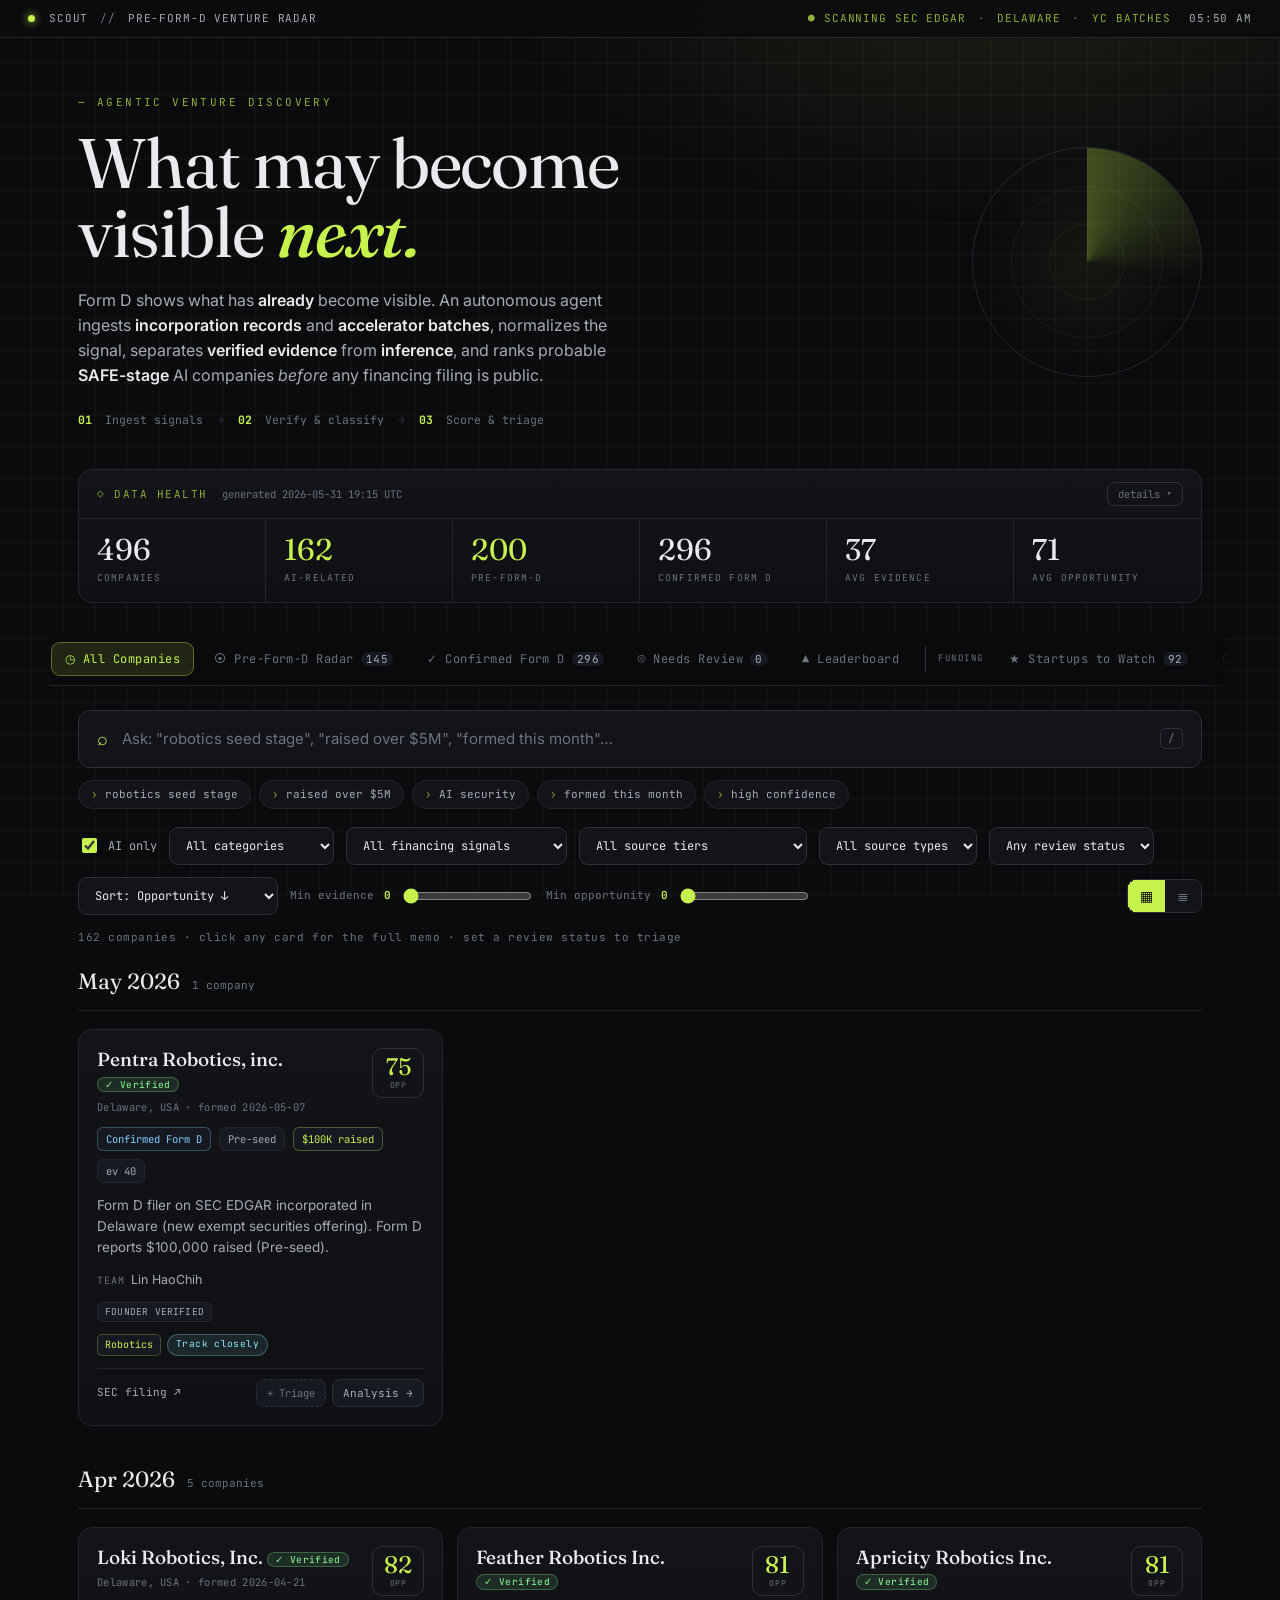
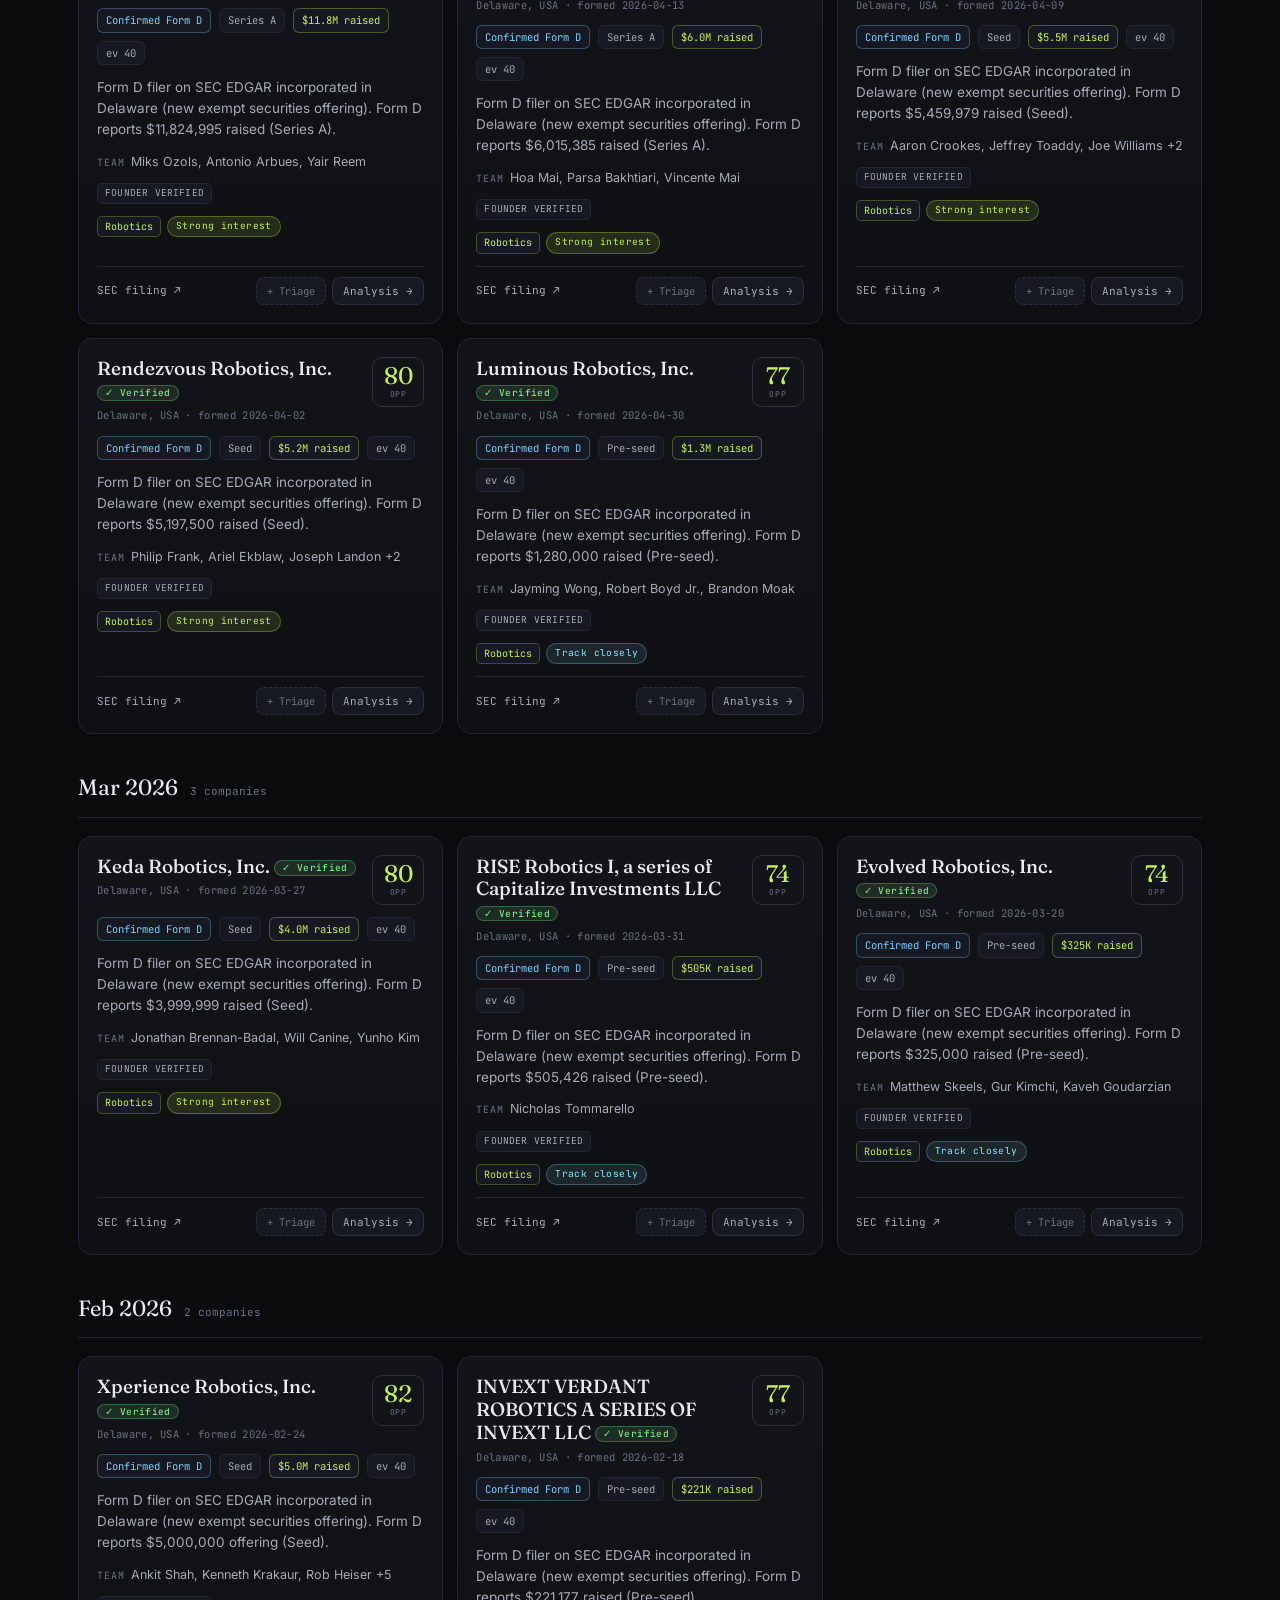
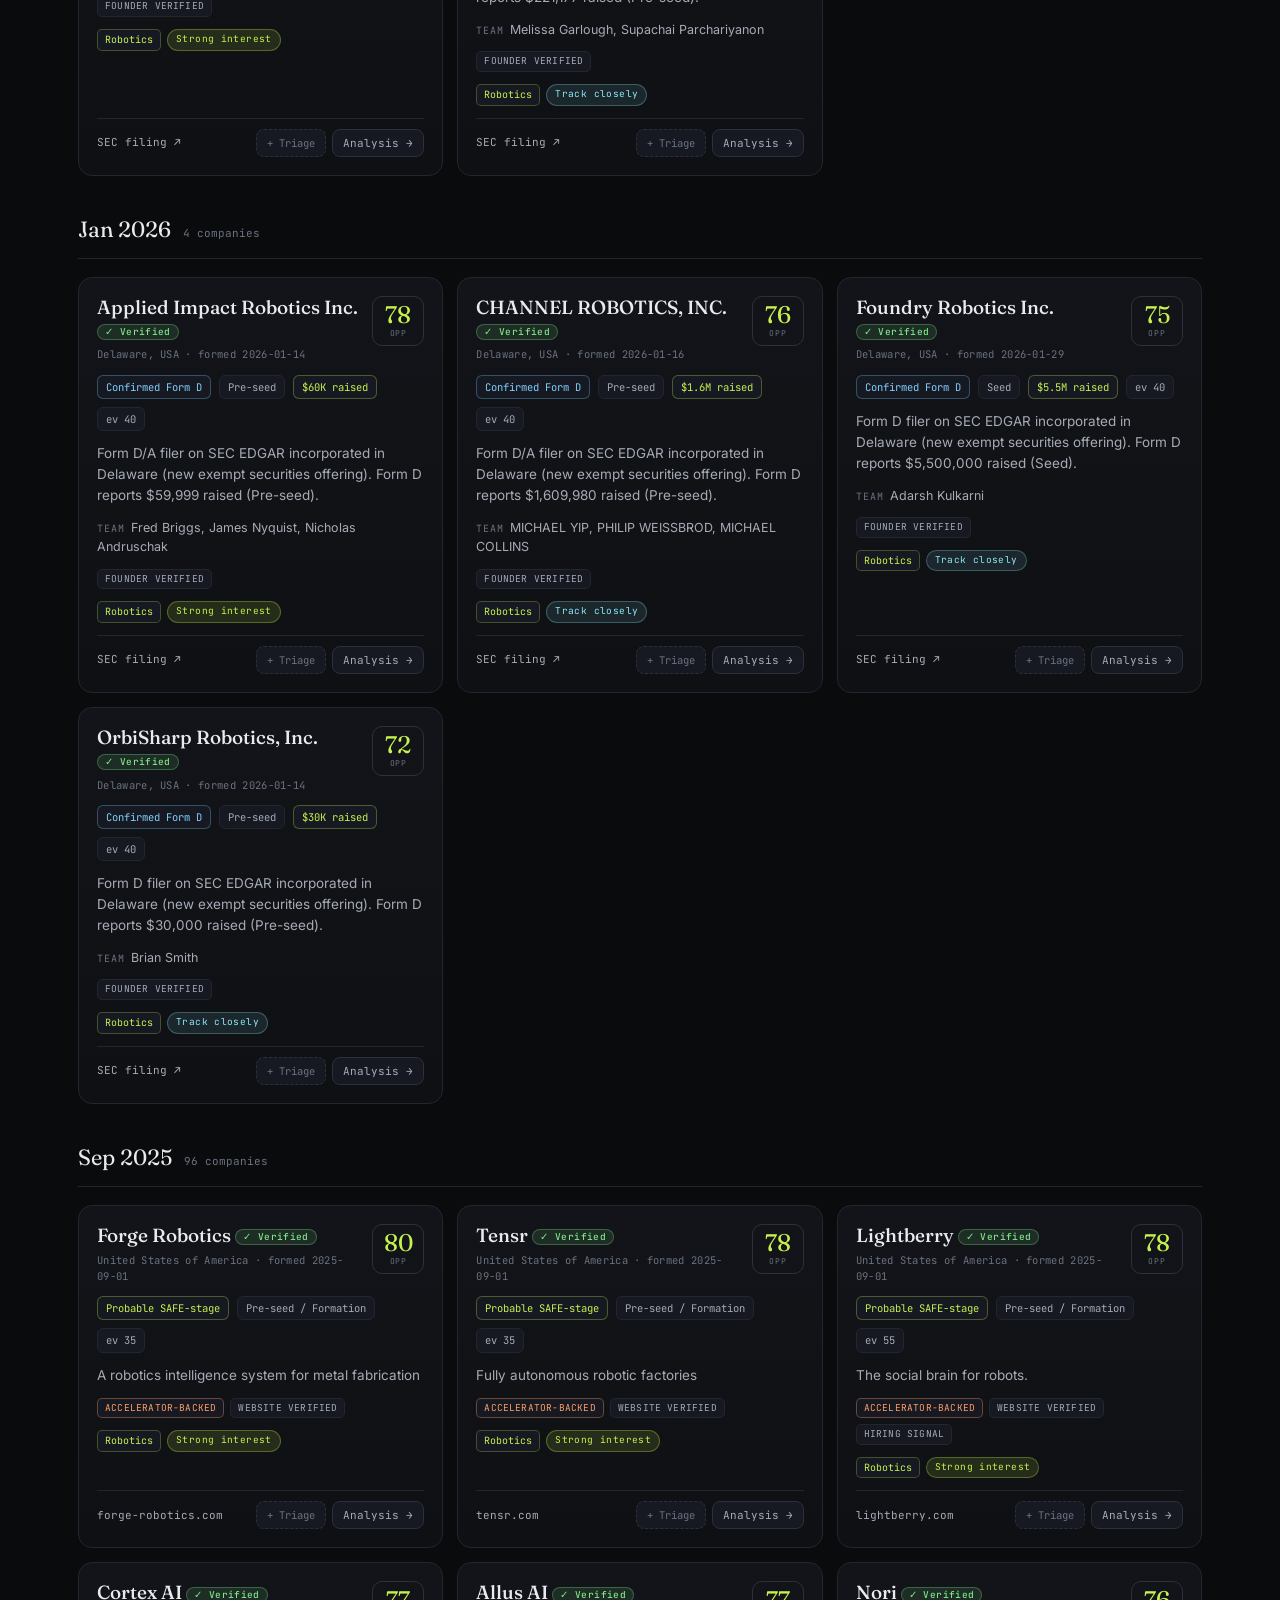
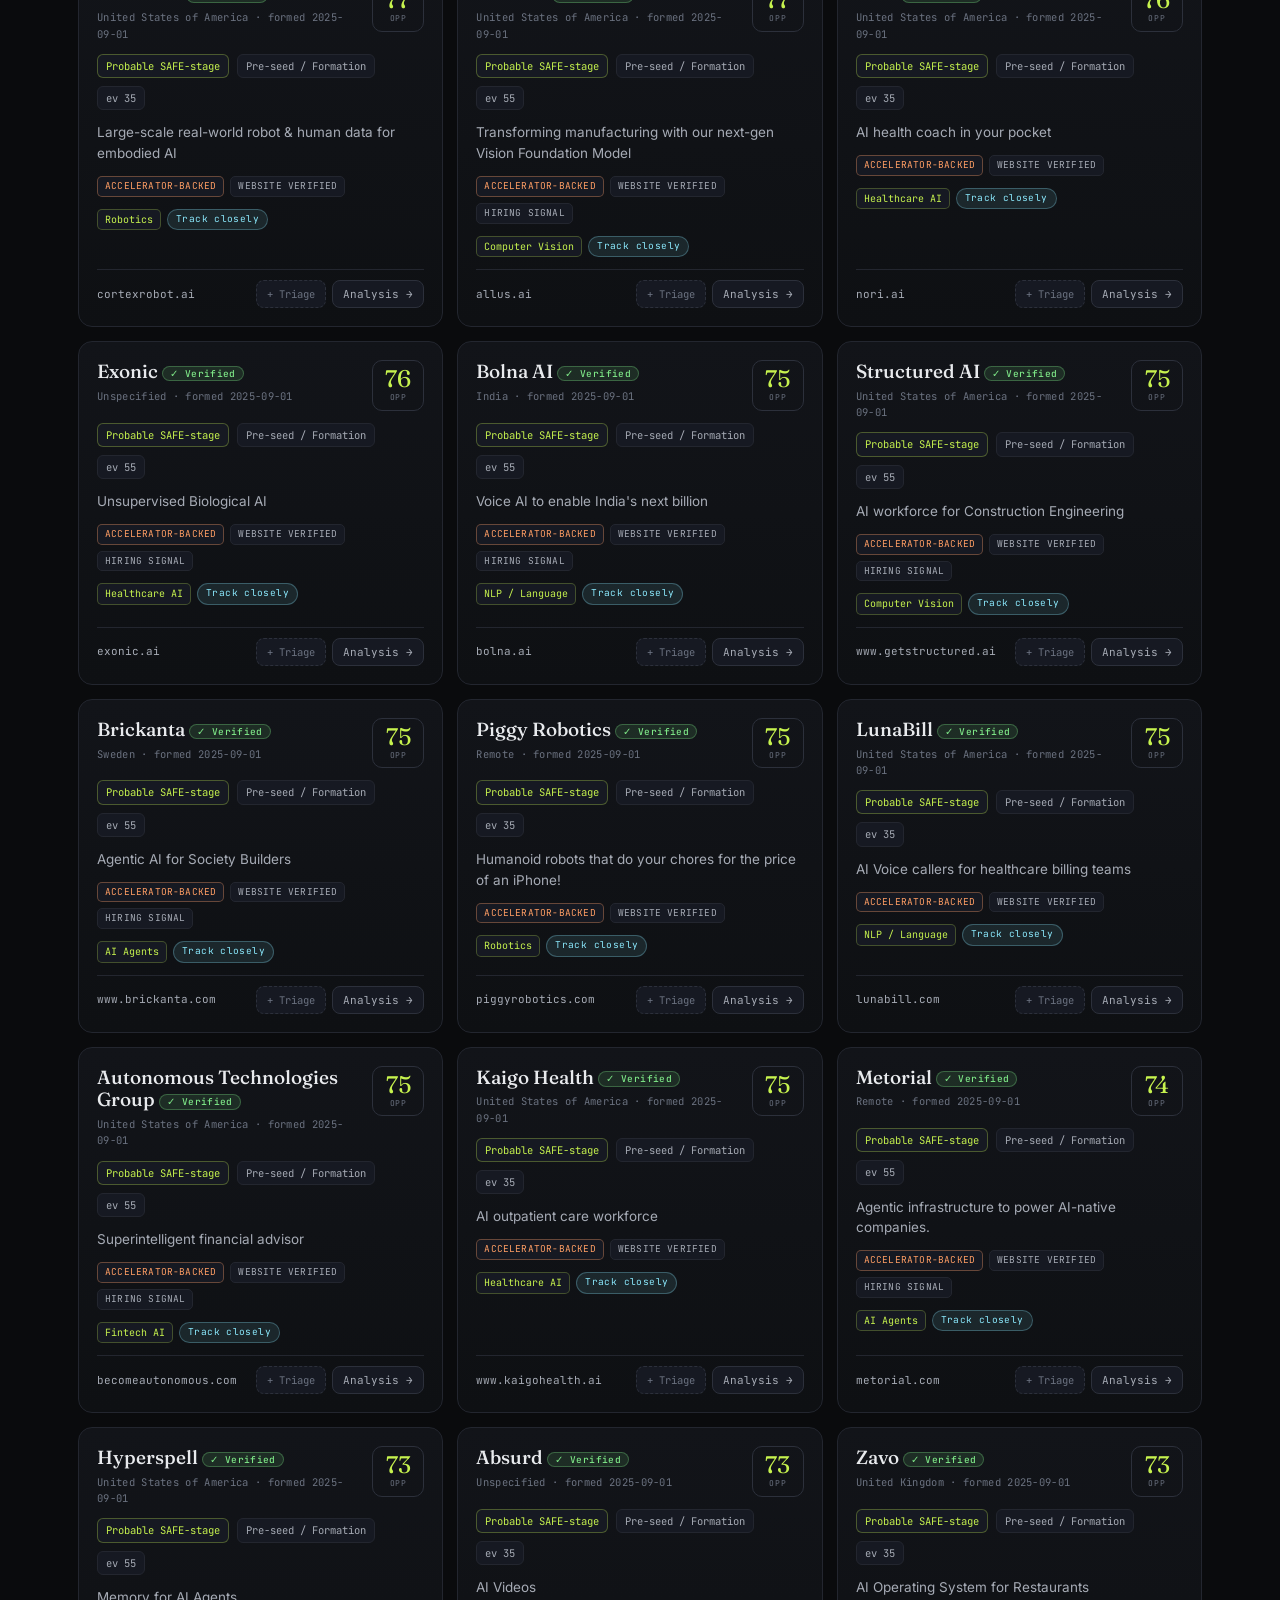
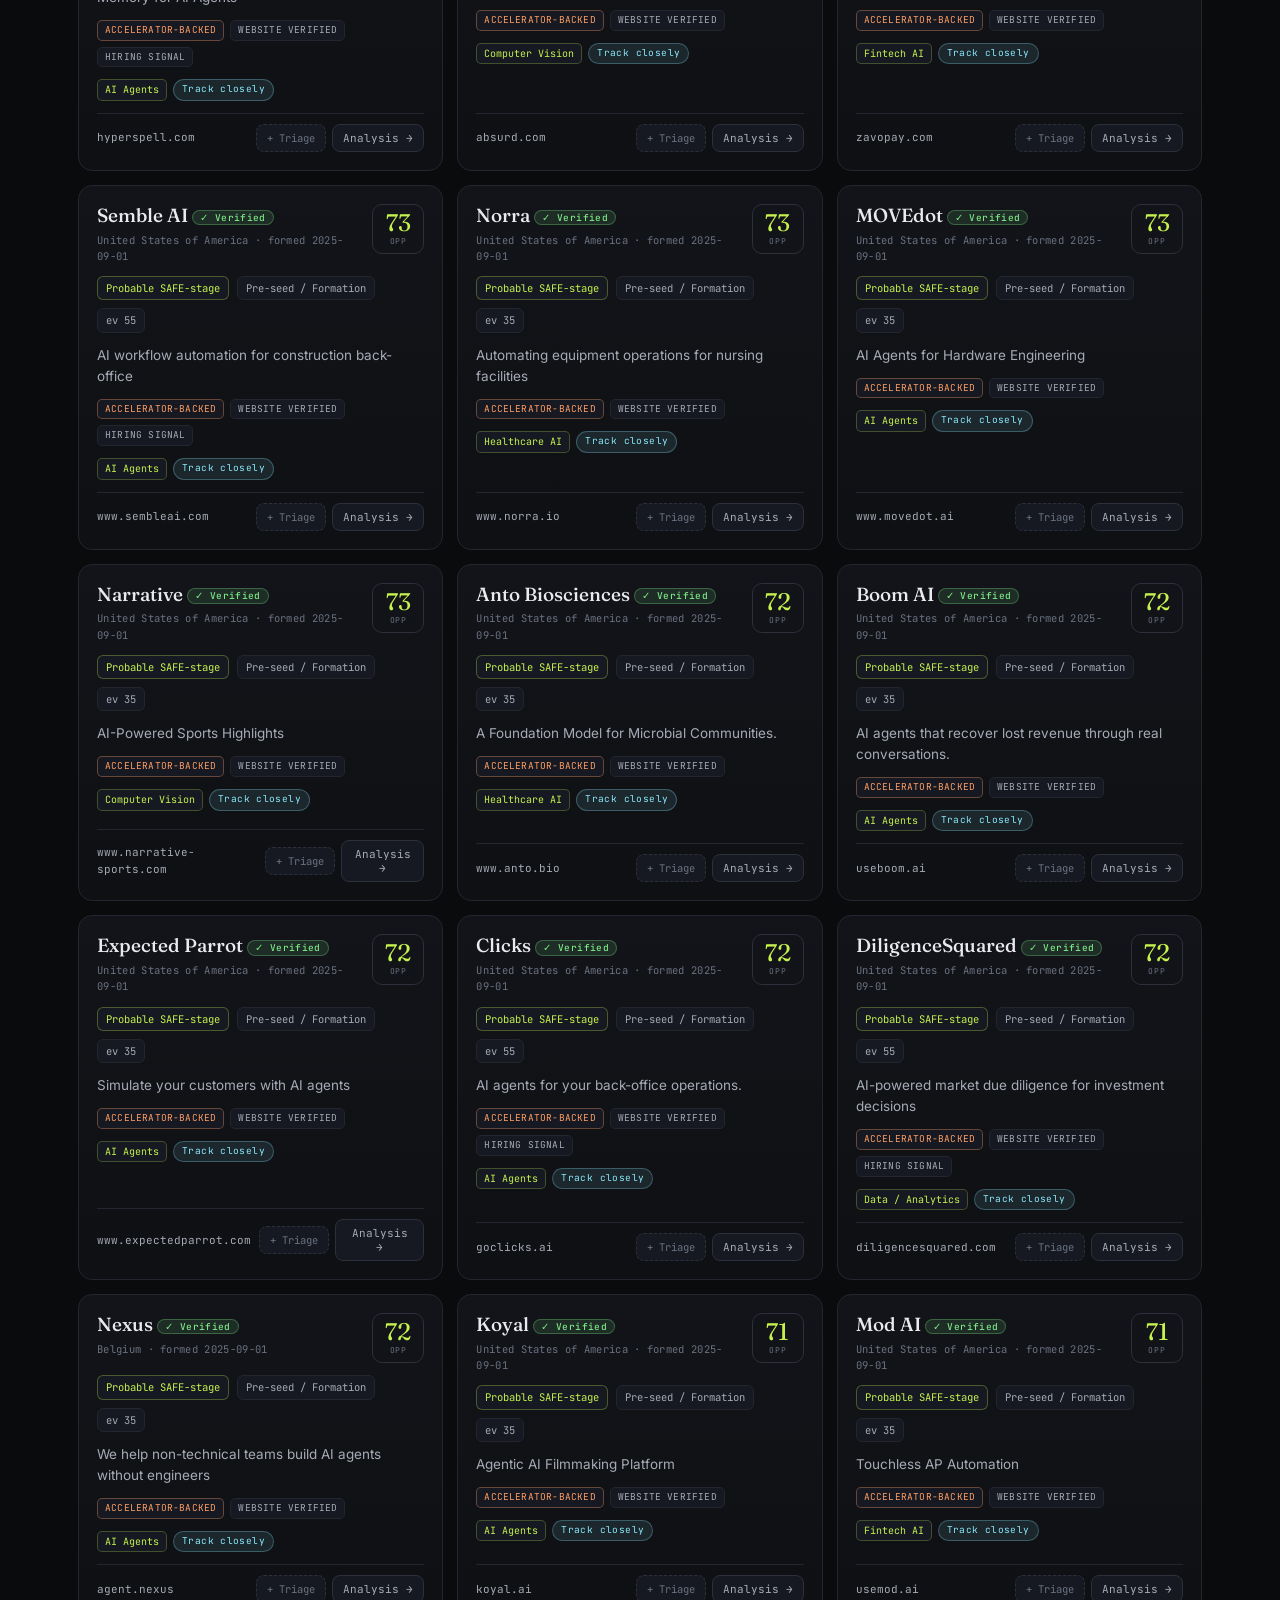
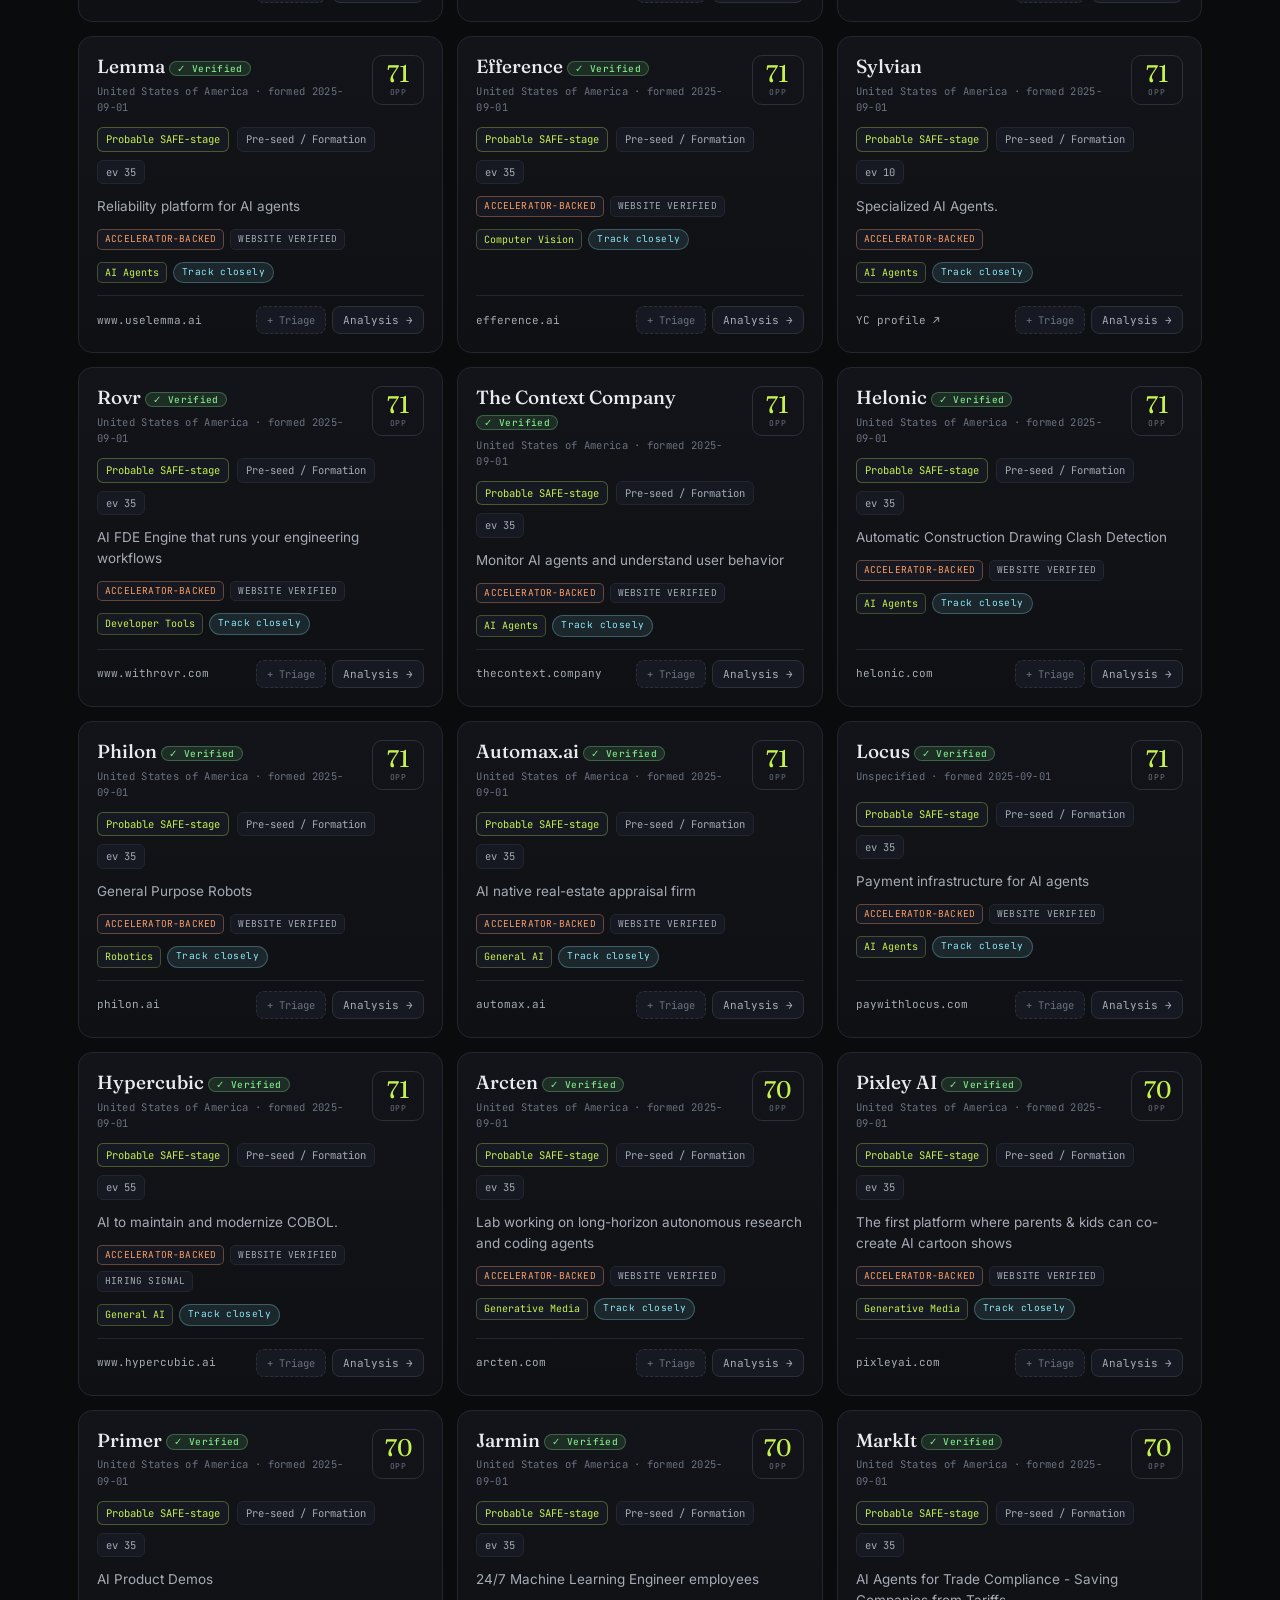
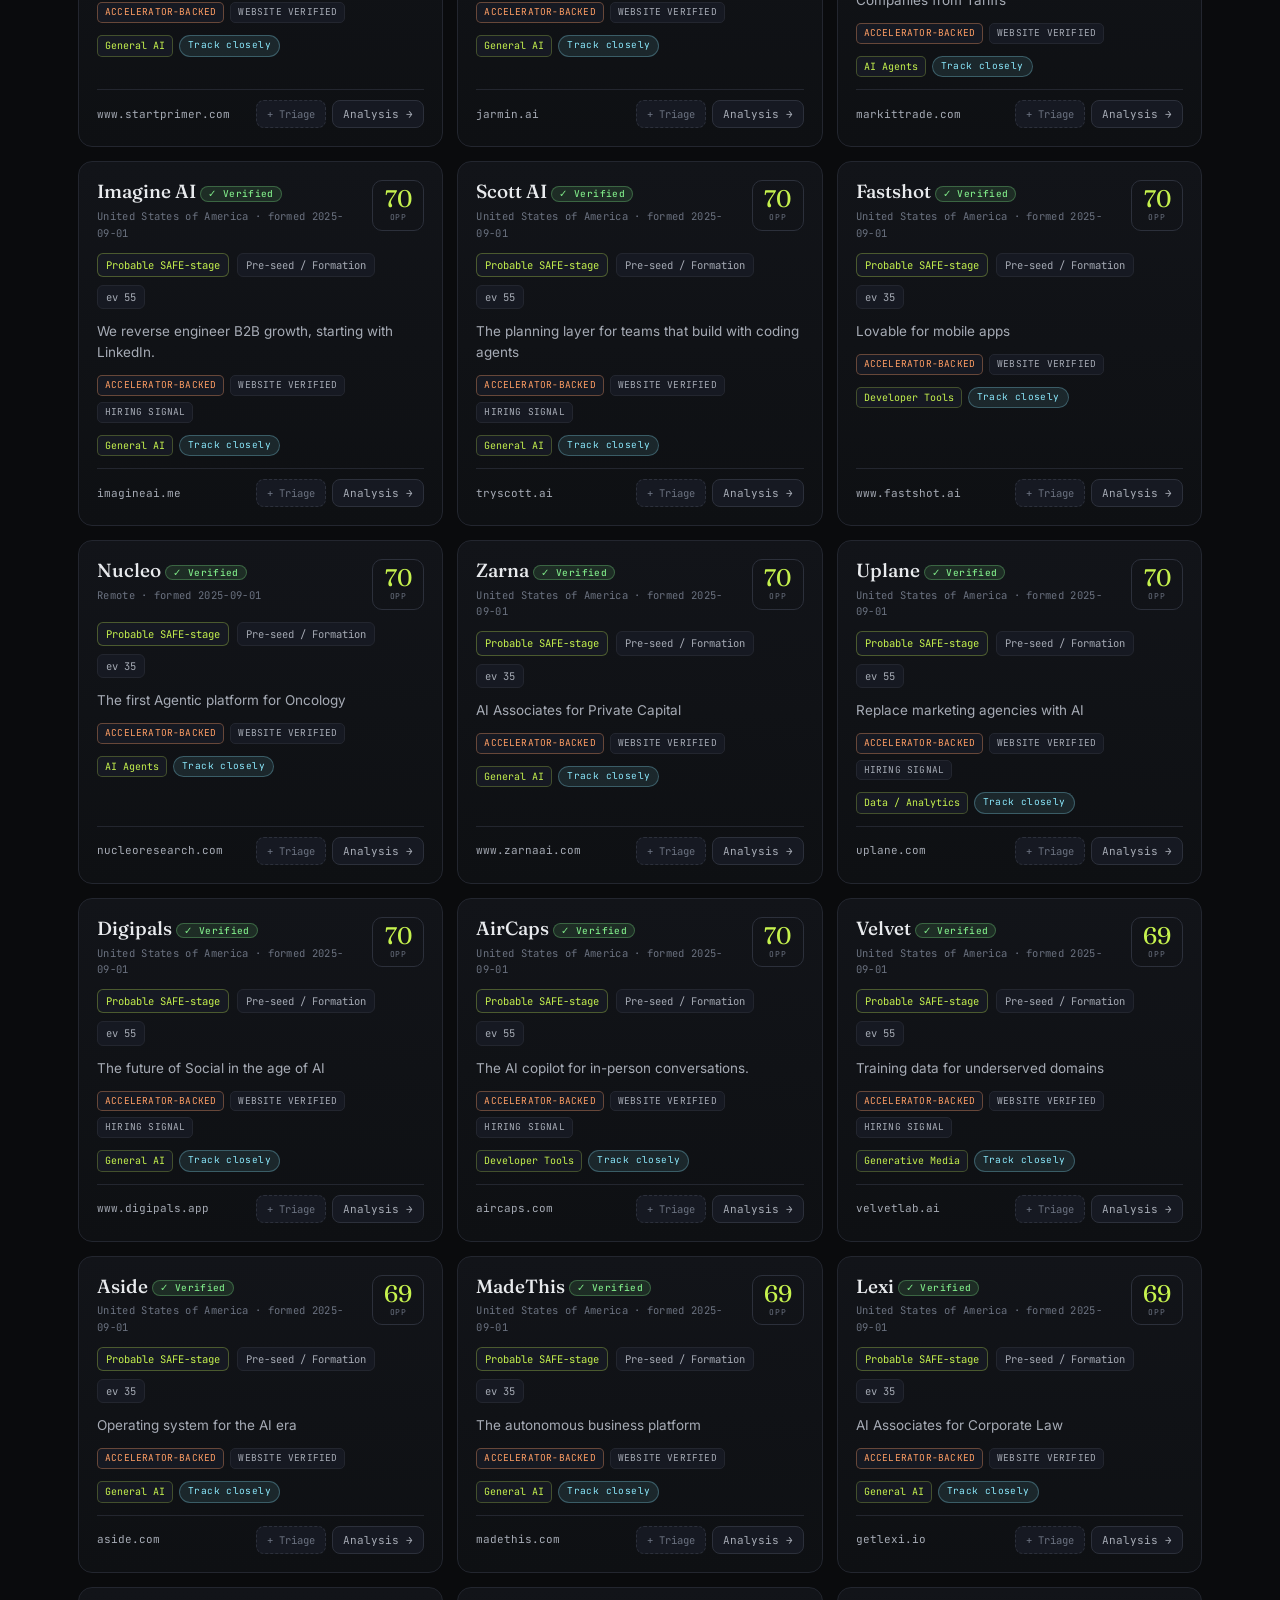
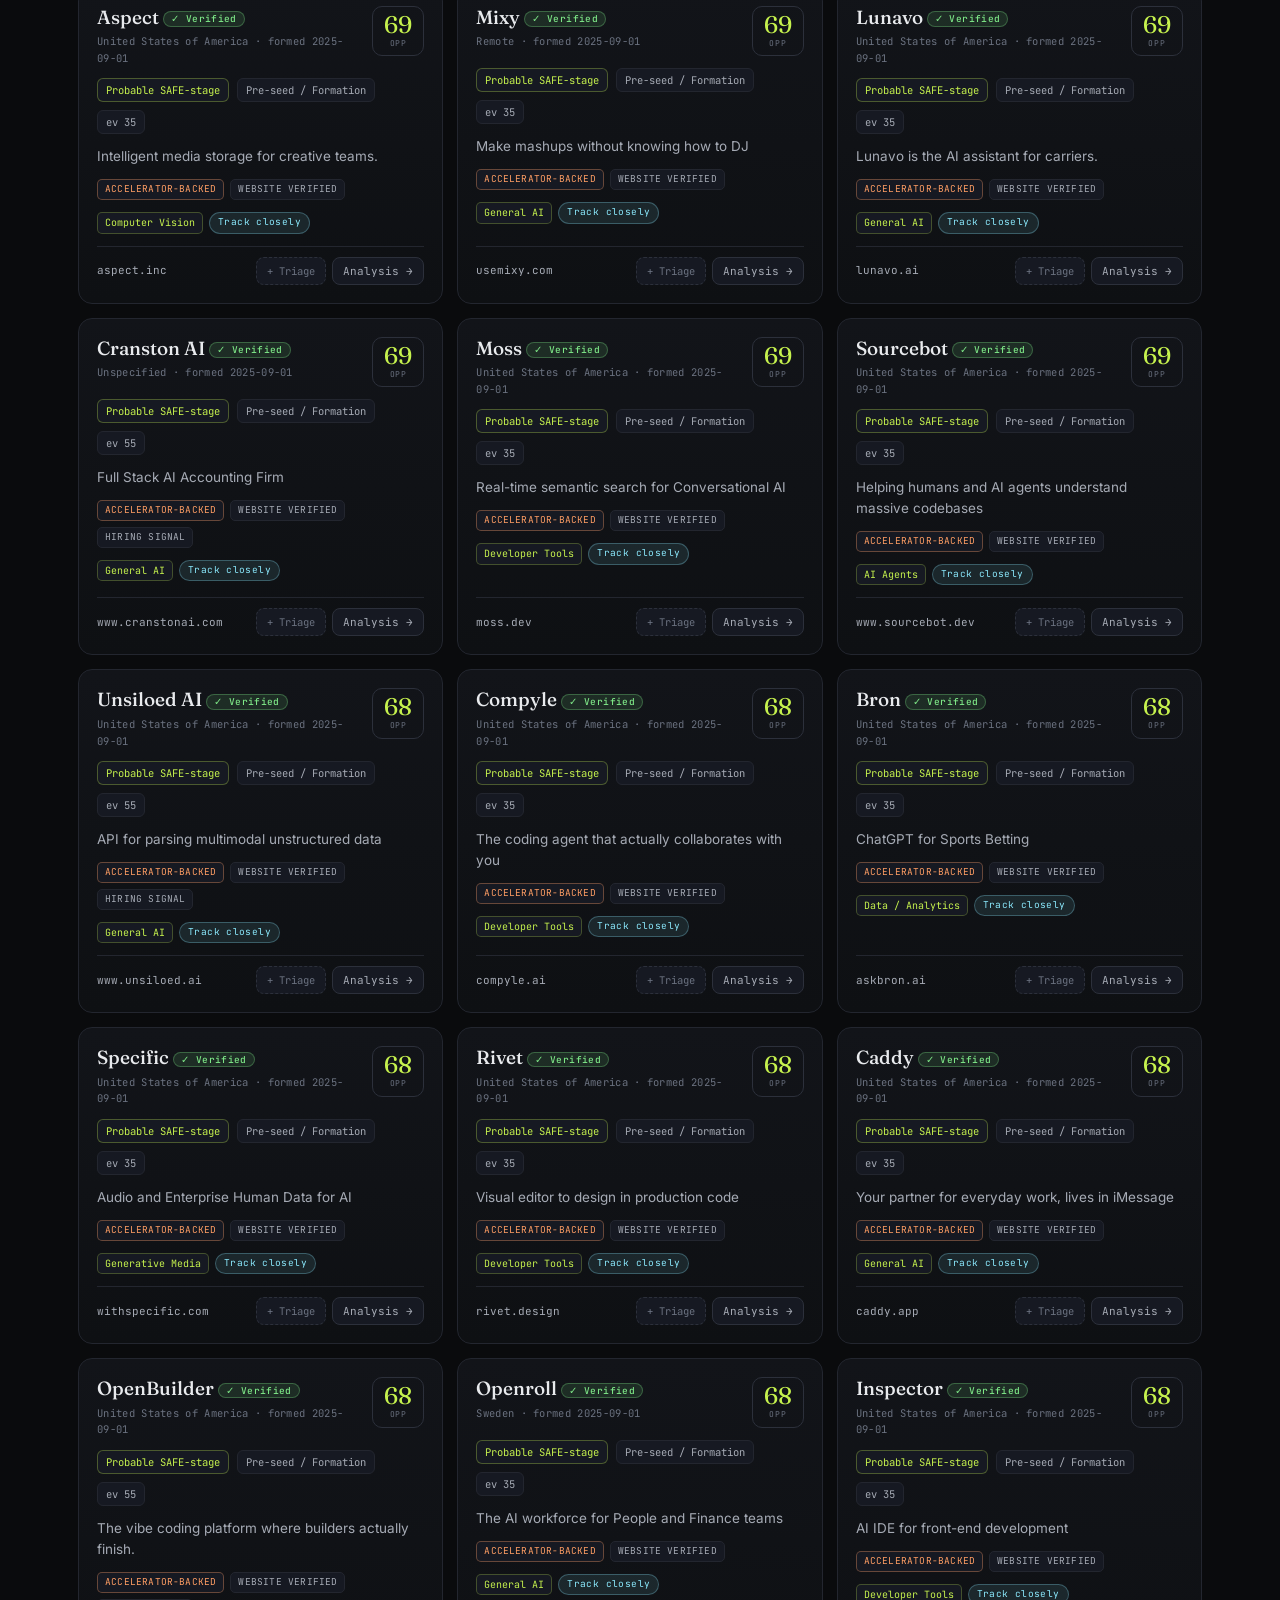
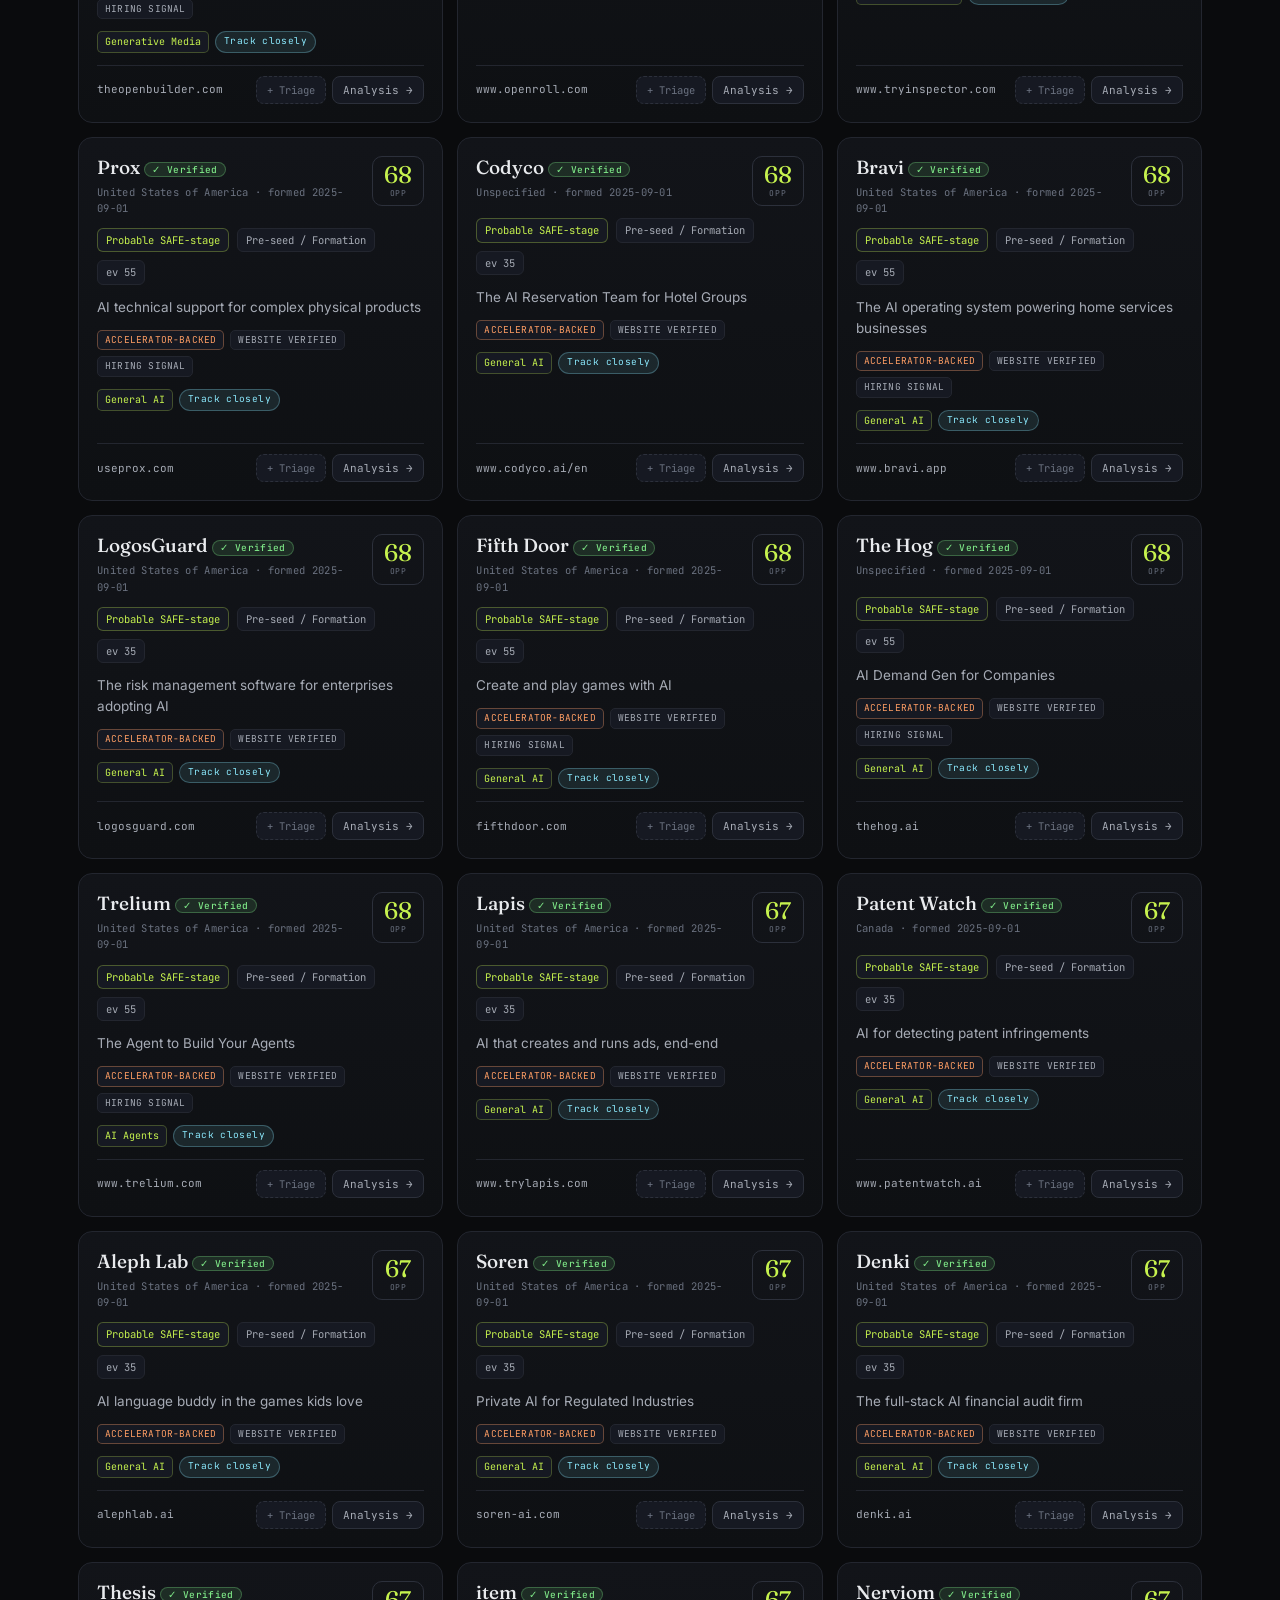
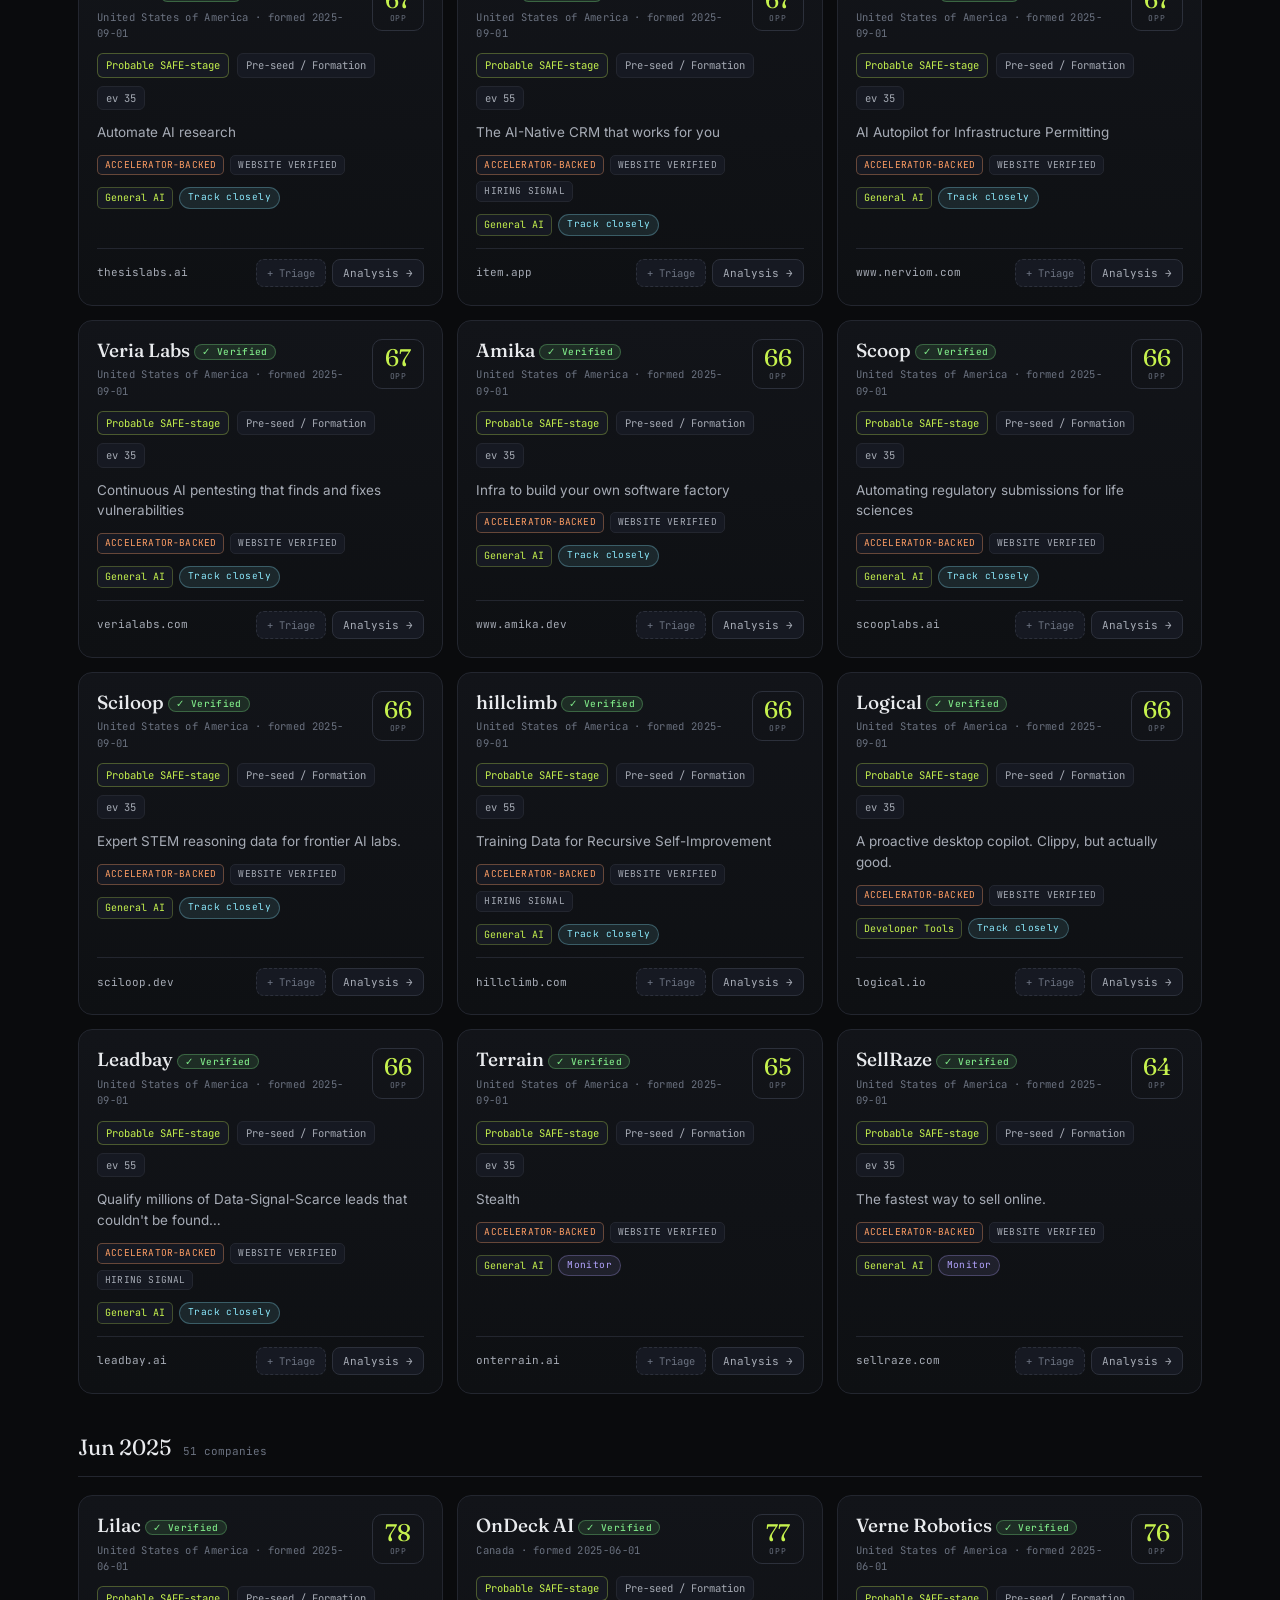
==== commit f09f8cf2: "Group nav tabs into Discovery/Funding with scroll-edge fade Add labeled tab groups with a divider, a" ====
--- a/dashboard/index.html
+++ b/dashboard/index.html
@@ -62,11 +62,14 @@
 
     <!-- Tabs (spec 5.9 required tabs) -->
     <nav class="tabs" role="tablist" aria-label="Dashboard views">
+      <span class="tab-group-label" aria-hidden="true">Discovery</span>
       <button class="tab active" data-tab="all" role="tab" aria-selected="true">◷ All Companies</button>
       <button class="tab" data-tab="radar" role="tab" aria-selected="false">⦿ Pre-Form-D Radar <span class="tab-count" id="radarCount">0</span></button>
       <button class="tab" data-tab="formd" role="tab" aria-selected="false">✓ Confirmed Form D <span class="tab-count" id="formdCount">0</span></button>
       <button class="tab" data-tab="review" role="tab" aria-selected="false">◎ Needs Review <span class="tab-count" id="reviewCount">0</span></button>
       <button class="tab" data-tab="board" role="tab" aria-selected="false">▲ Leaderboard</button>
+      <span class="tab-divider" aria-hidden="true"></span>
+      <span class="tab-group-label" aria-hidden="true">Funding</span>
       <button class="tab" data-tab="watch" role="tab" aria-selected="false">★ Startups to Watch <span class="tab-count" id="watchCount">0</span></button>
       <button class="tab" data-tab="investors" role="tab" aria-selected="false">⬡ Investors <span class="tab-count" id="investorCount">0</span></button>
     </nav>
--- a/dashboard/styles.css
+++ b/dashboard/styles.css
@@ -146,8 +146,19 @@
   border-bottom: 1px solid var(--line);
   background: rgba(10,11,13,0.88); backdrop-filter: blur(12px);
   overflow-x: auto; scrollbar-width: none; scroll-snap-type: x proximity;
-}
+  /* fade the right edge so it's clear the rail scrolls when tabs overflow */
+  -webkit-mask-image: linear-gradient(90deg, #000 0, #000 calc(100% - 26px), transparent 100%);
+          mask-image: linear-gradient(90deg, #000 0, #000 calc(100% - 26px), transparent 100%);
+}
+.tabs:not(.is-overflowing) { -webkit-mask-image: none; mask-image: none; }
 .tabs::-webkit-scrollbar { display: none; }
+.tab-divider { flex: 0 0 auto; align-self: stretch; width: 1px; margin: 4px 6px; background: var(--line-2); }
+.tab-group-label {
+  flex: 0 0 auto; align-self: center; white-space: nowrap;
+  font-family: var(--mono); font-size: 9px; letter-spacing: 0.16em; text-transform: uppercase;
+  color: var(--txt-3); padding: 0 6px 0 2px; user-select: none;
+}
+.tab-group-label:not(:first-child) { padding-left: 0; }
 .tab {
   display: inline-flex; align-items: center; gap: 7px; scroll-snap-align: start;
   background: none; border: 1px solid transparent; cursor: pointer; flex: 0 0 auto; white-space: nowrap;
@@ -580,6 +591,7 @@
   /* tabs become a horizontal swipe rail */
   .tabs { overflow-x: auto; -webkit-overflow-scrolling: touch; scrollbar-width: none; }
   .tabs::-webkit-scrollbar { display: none; }
+  .tab-group-label { display: none; }
   .board .bcat { display: none; }
   .viewtoggle { display: none; }
 }
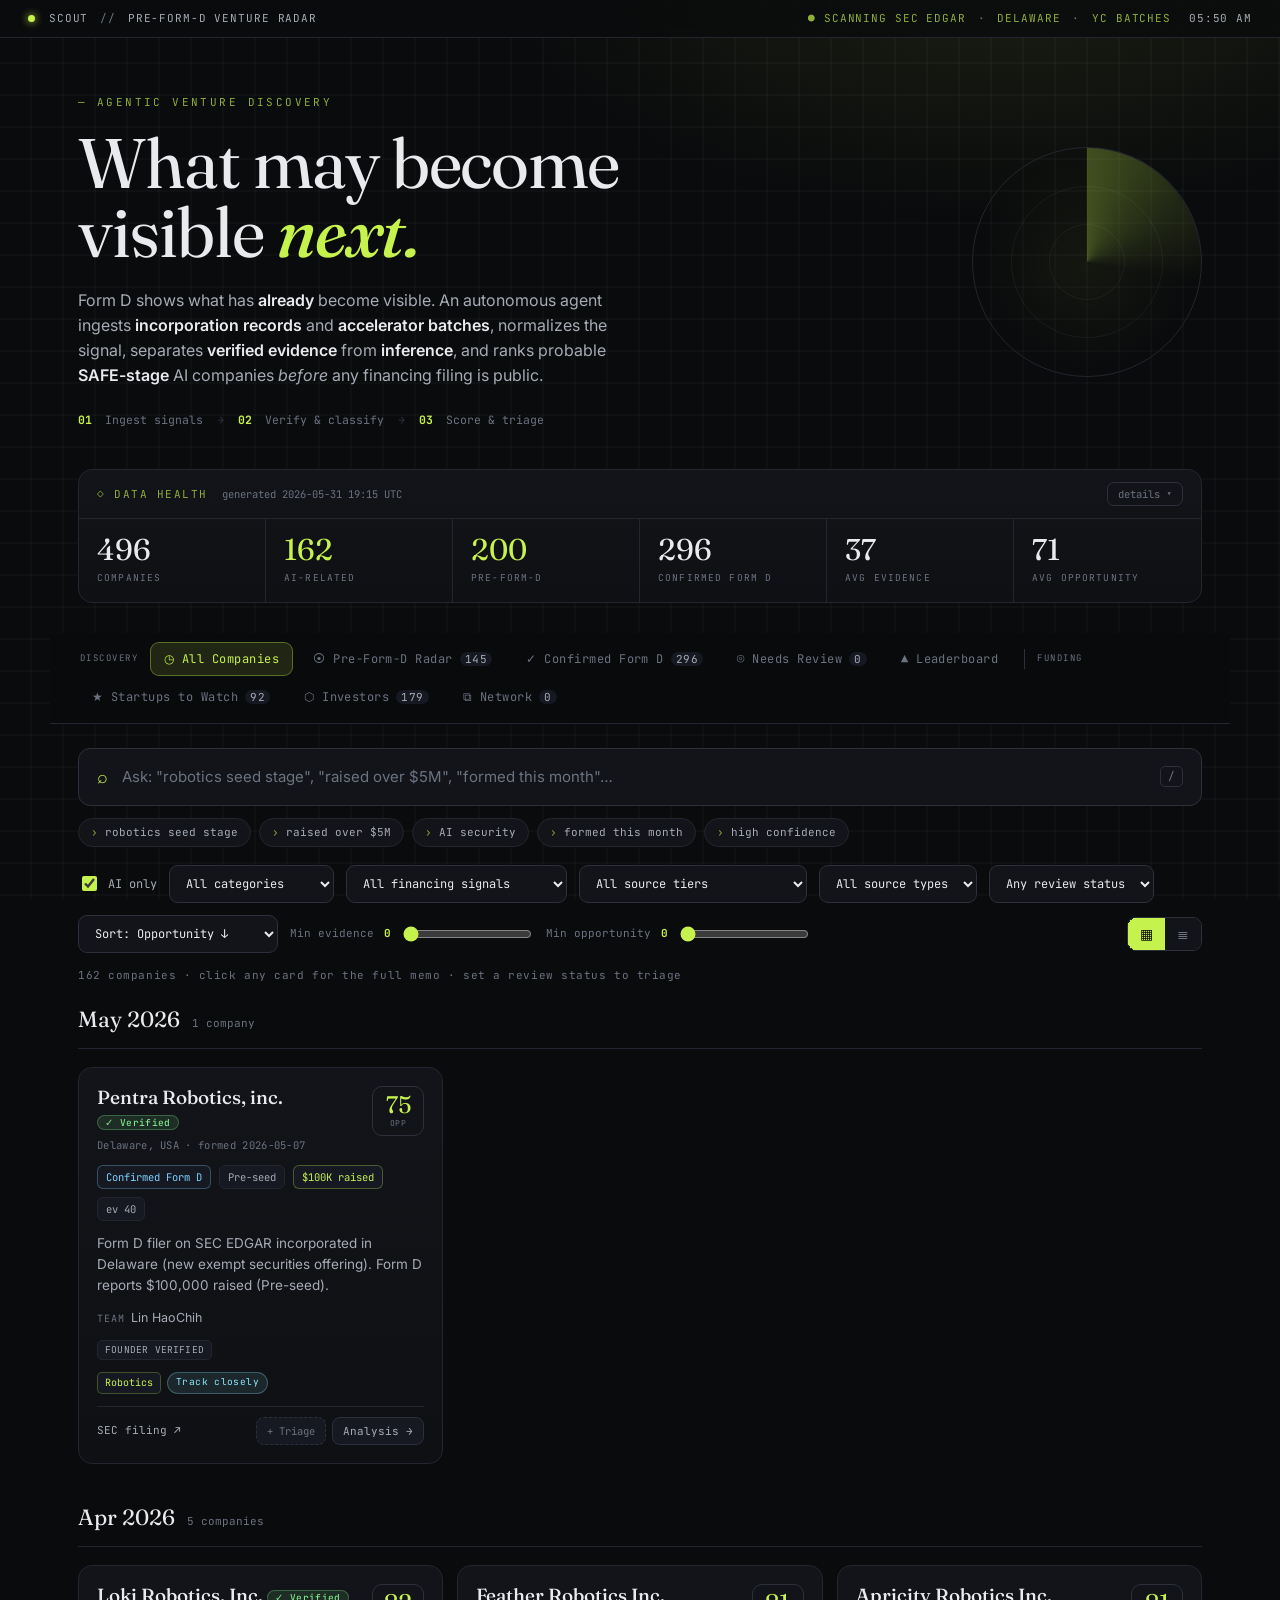
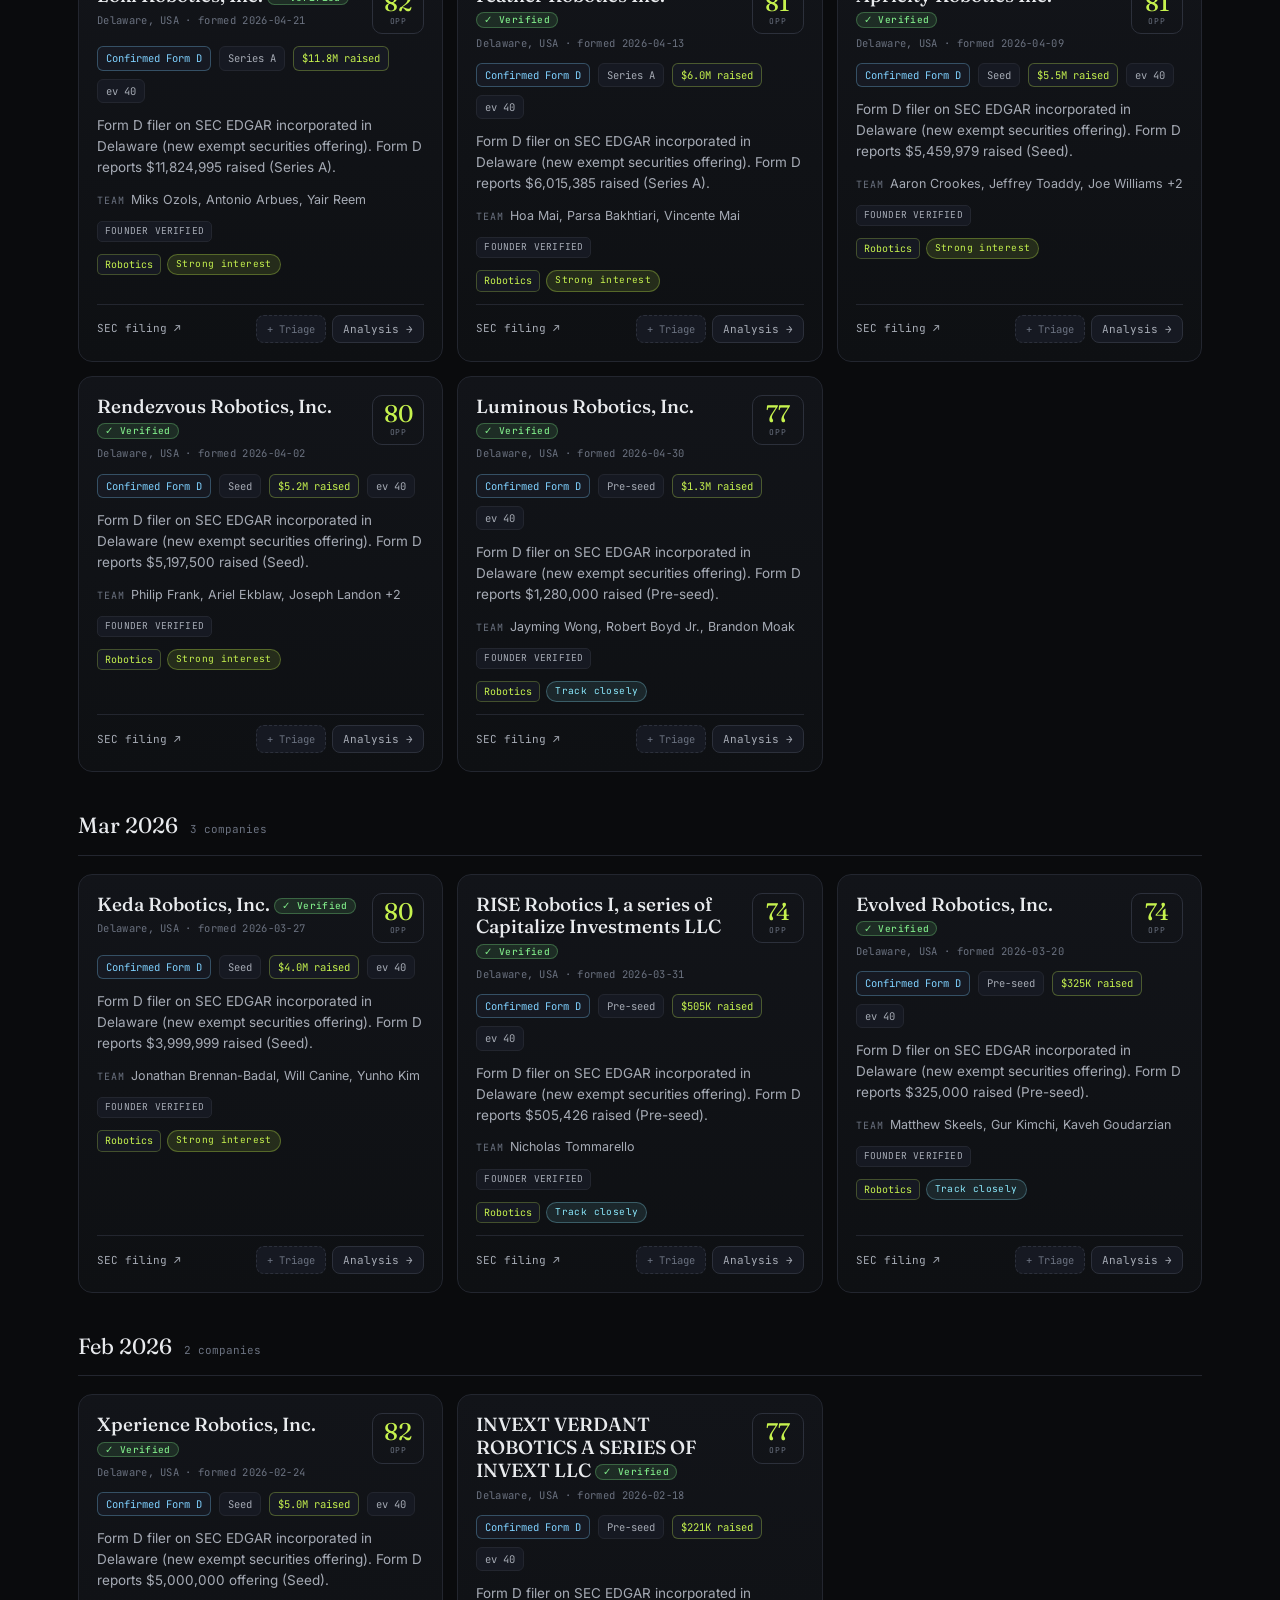
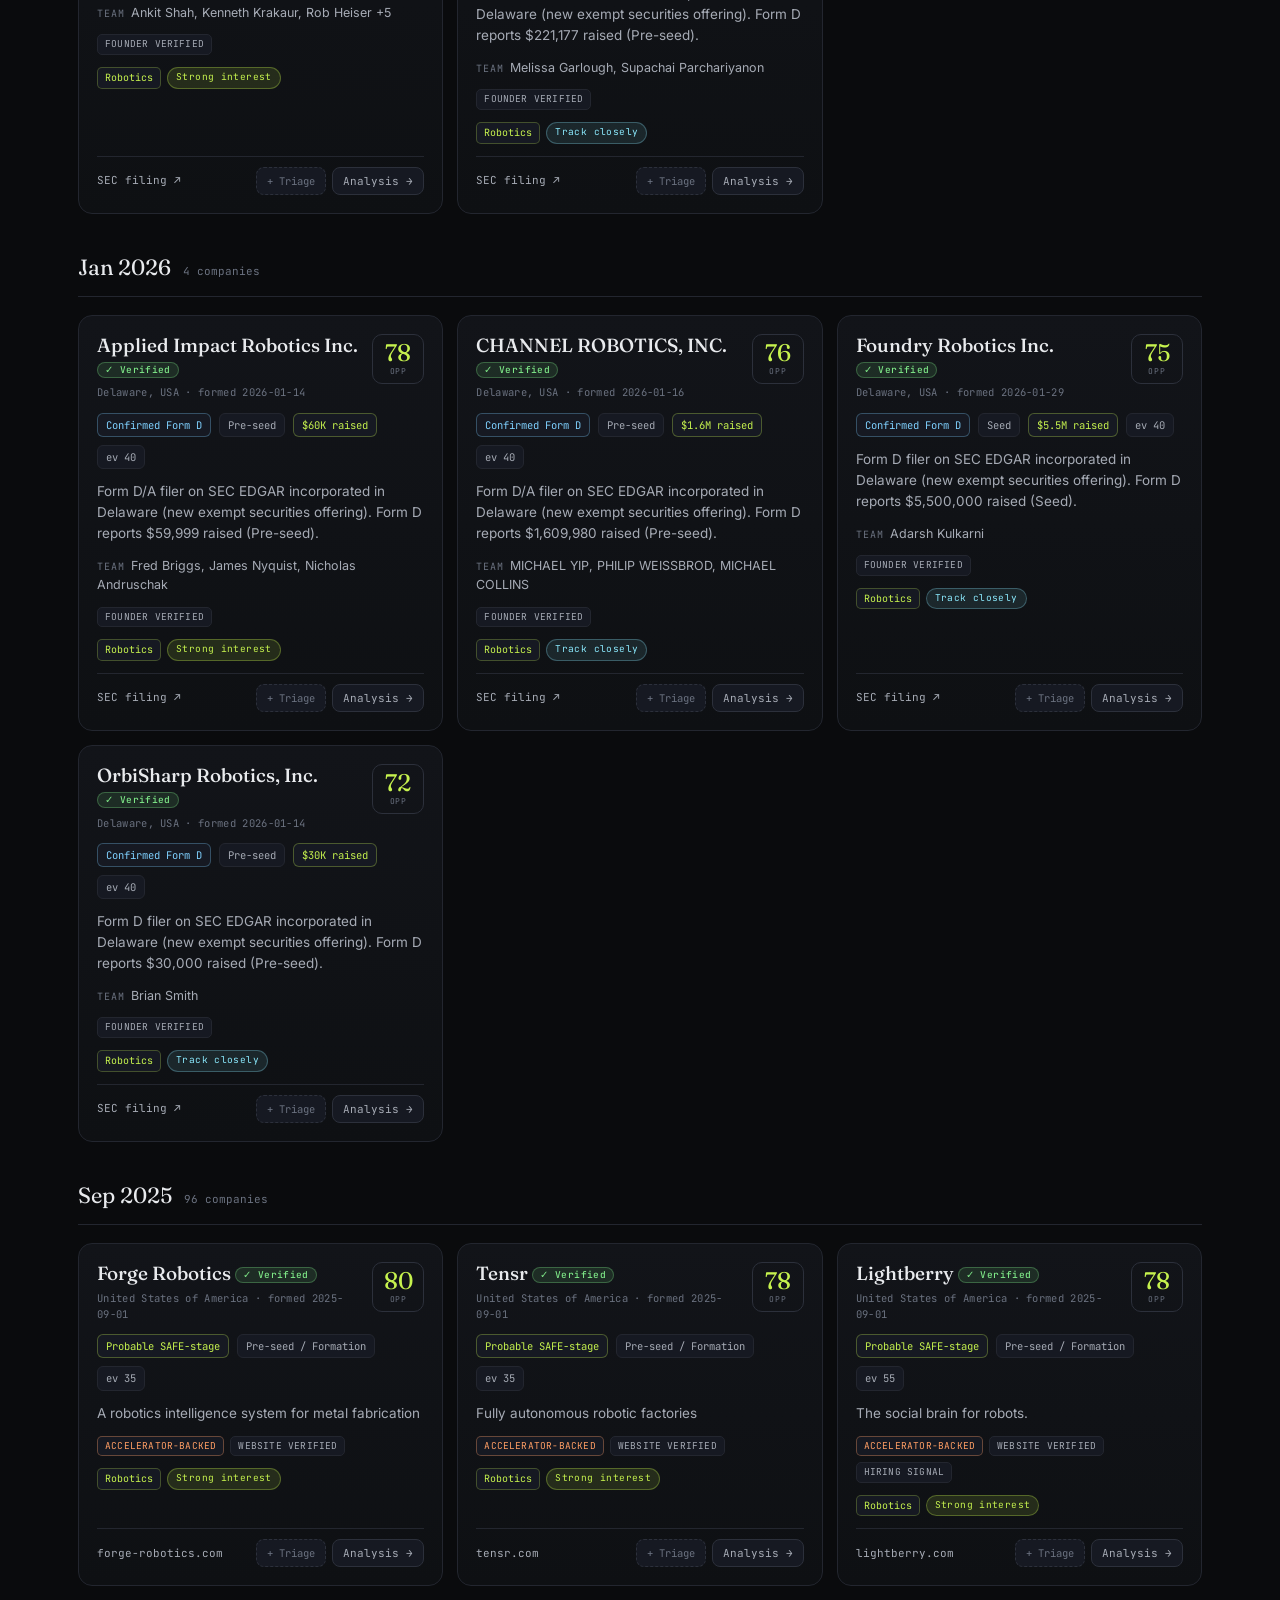
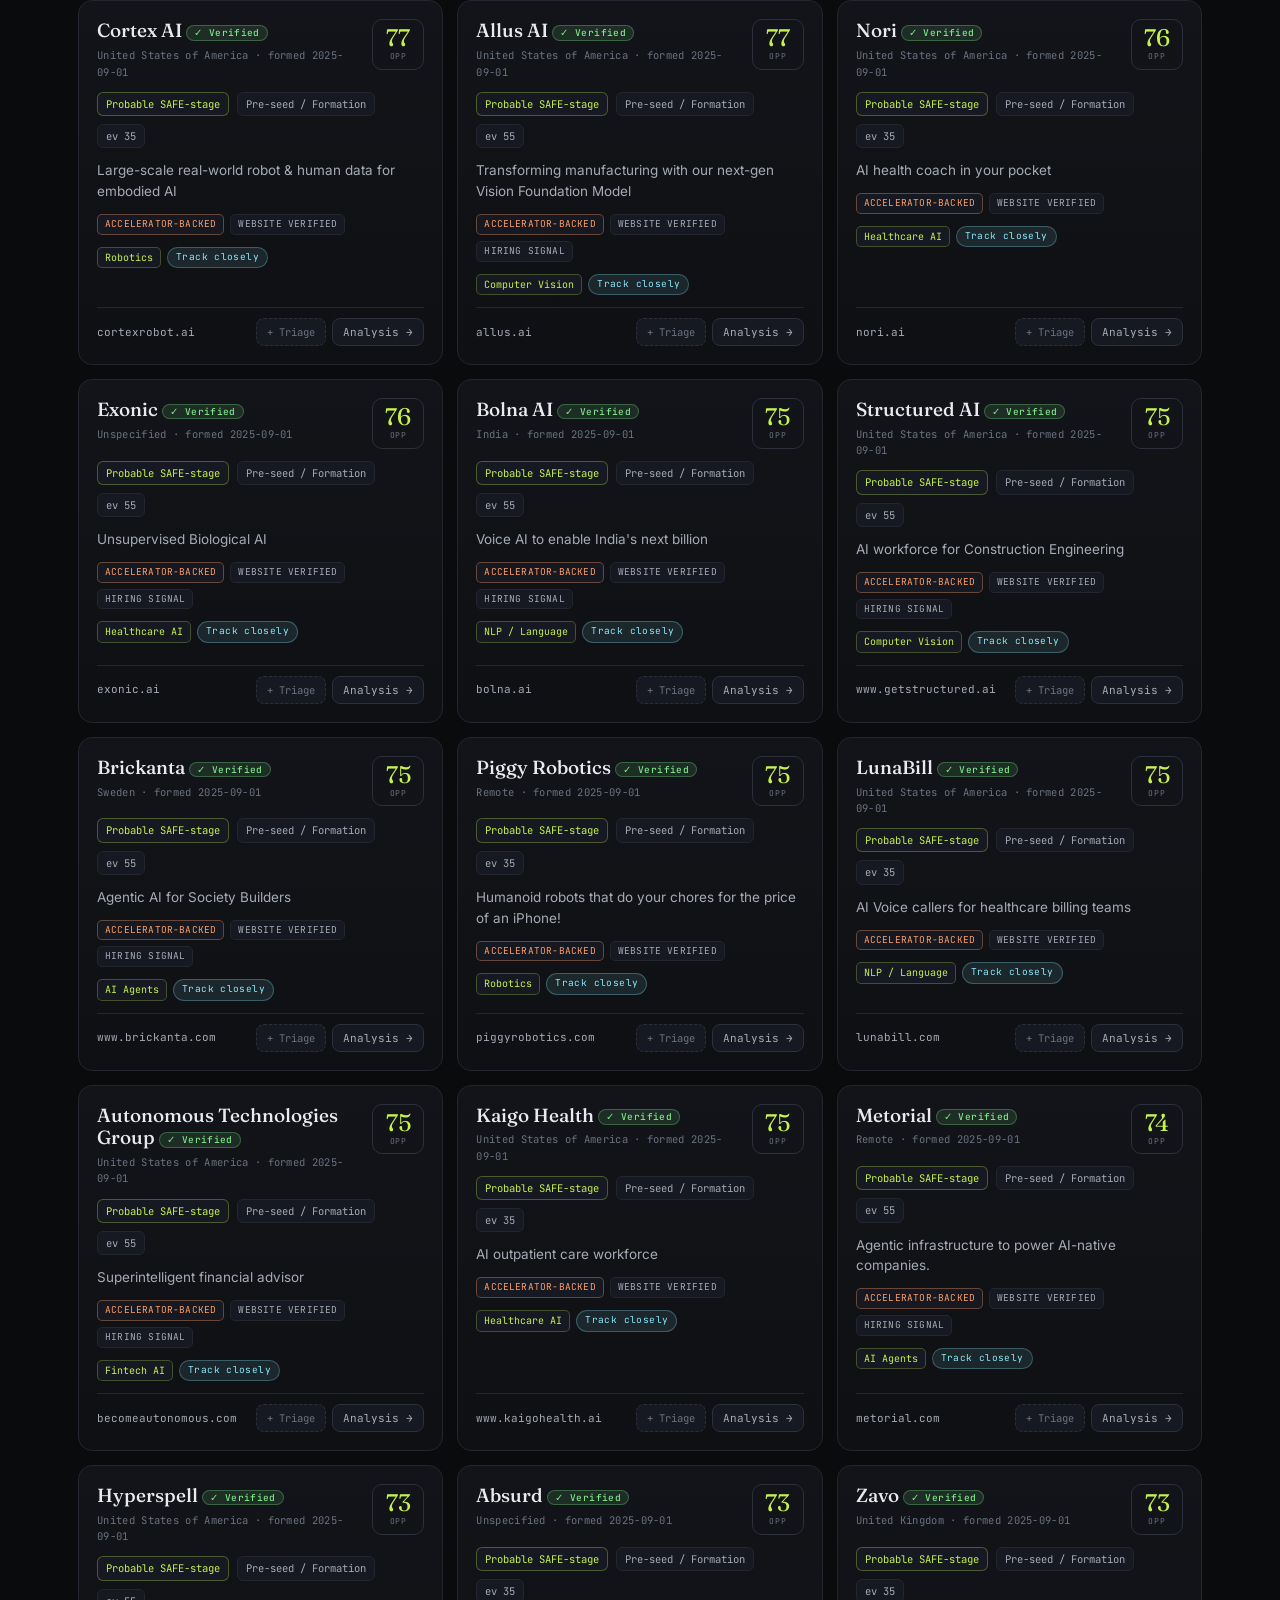
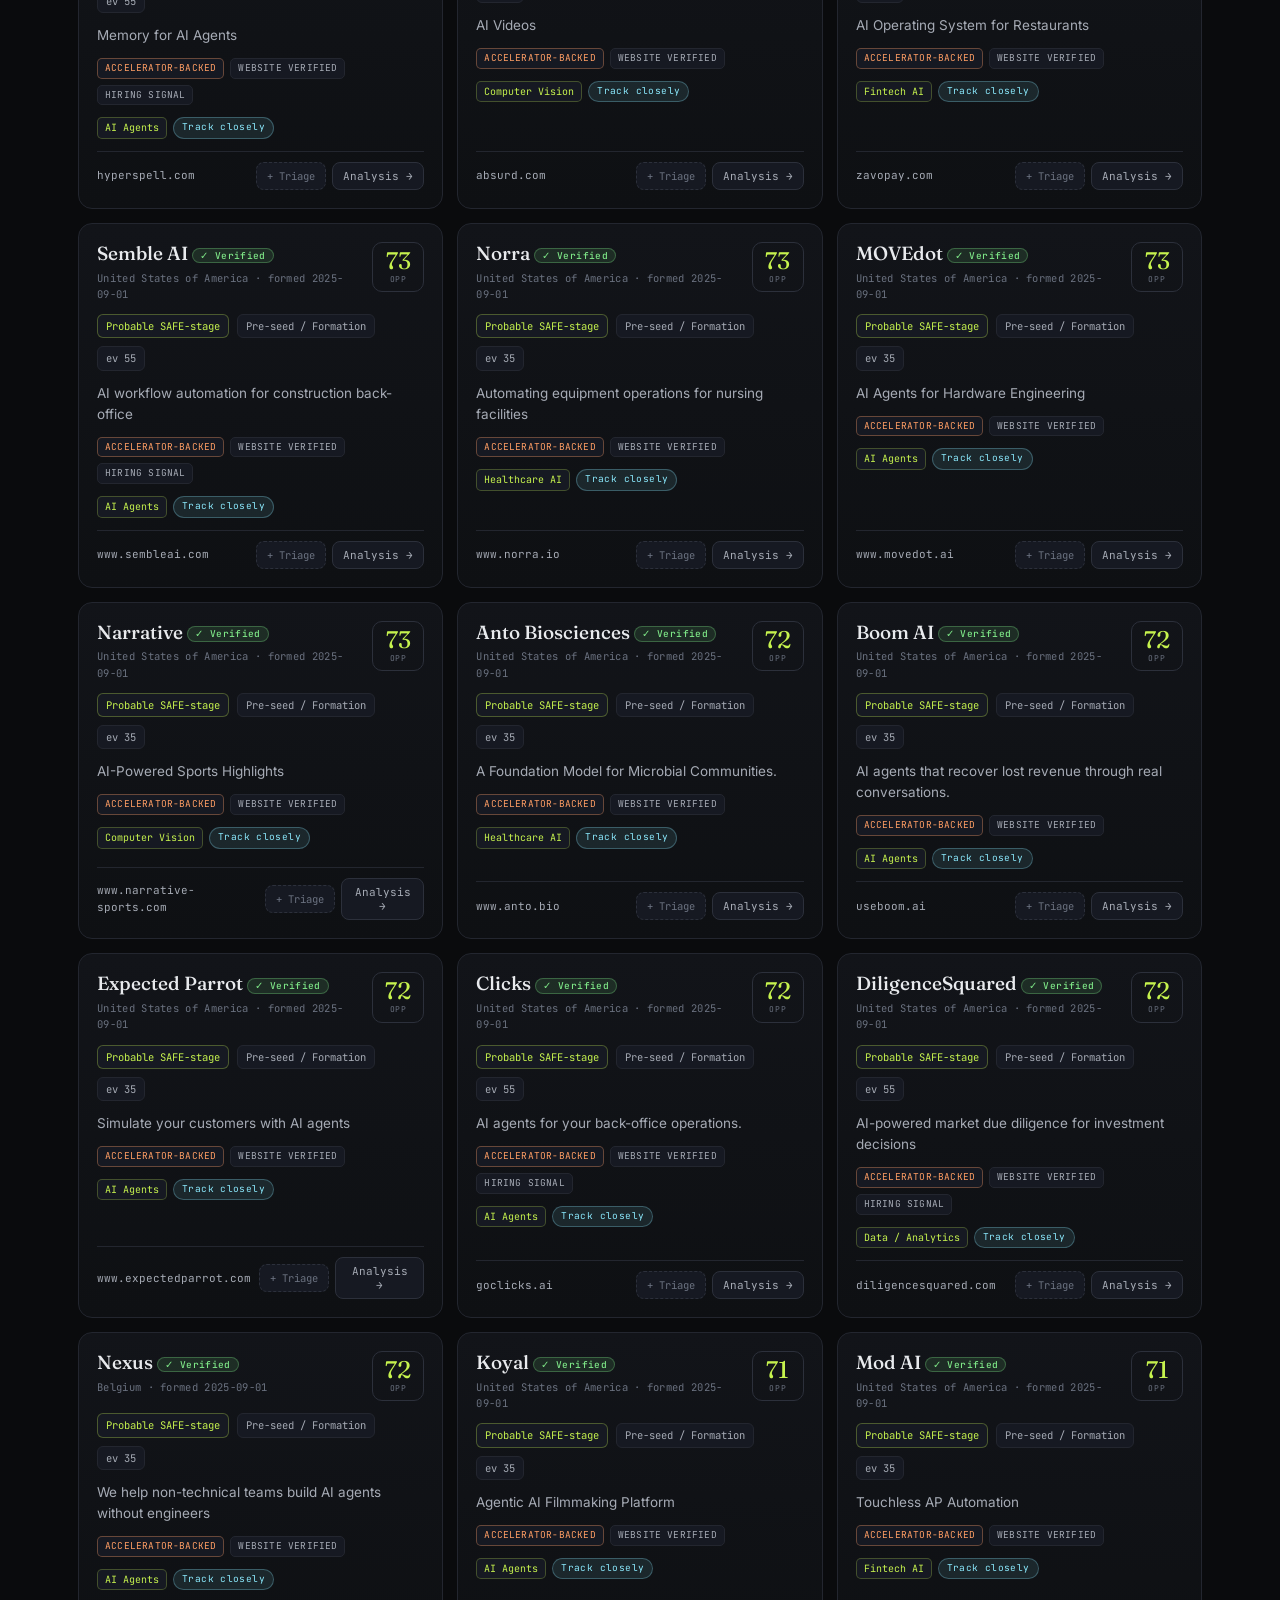
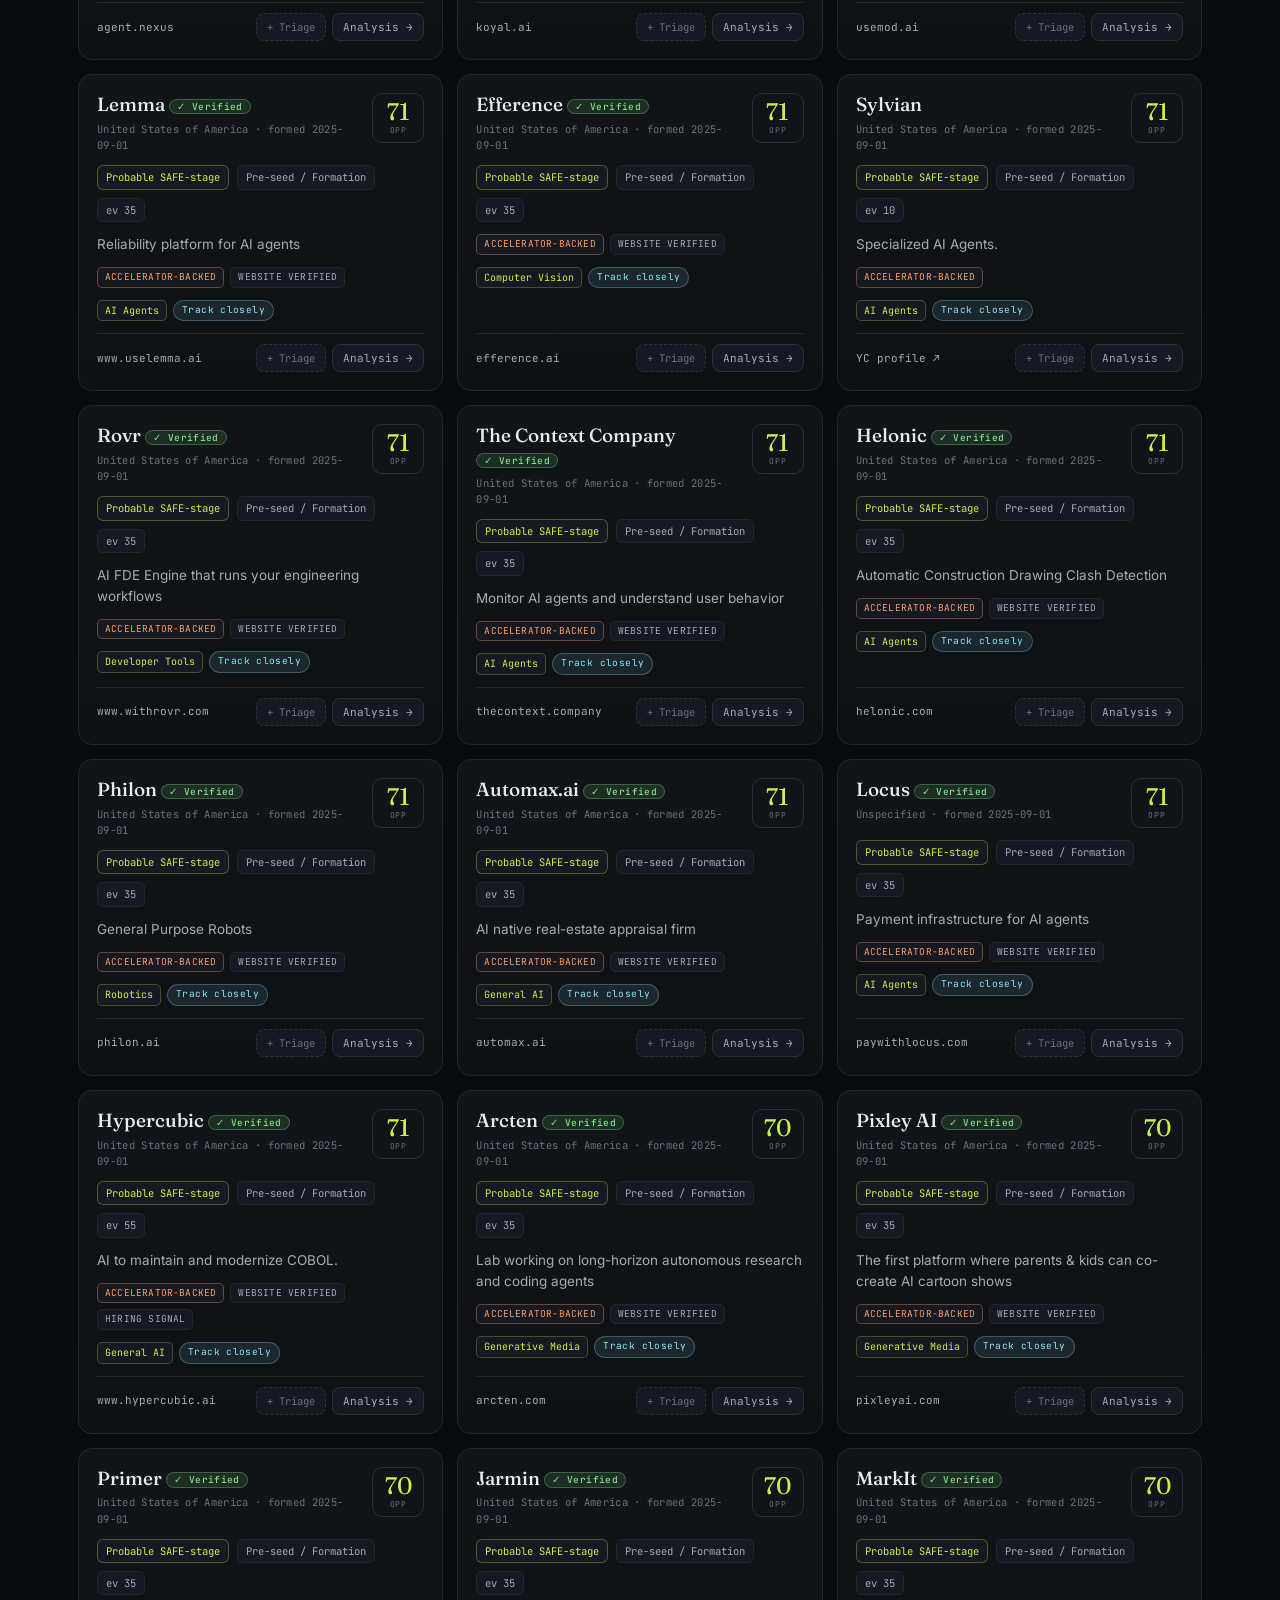
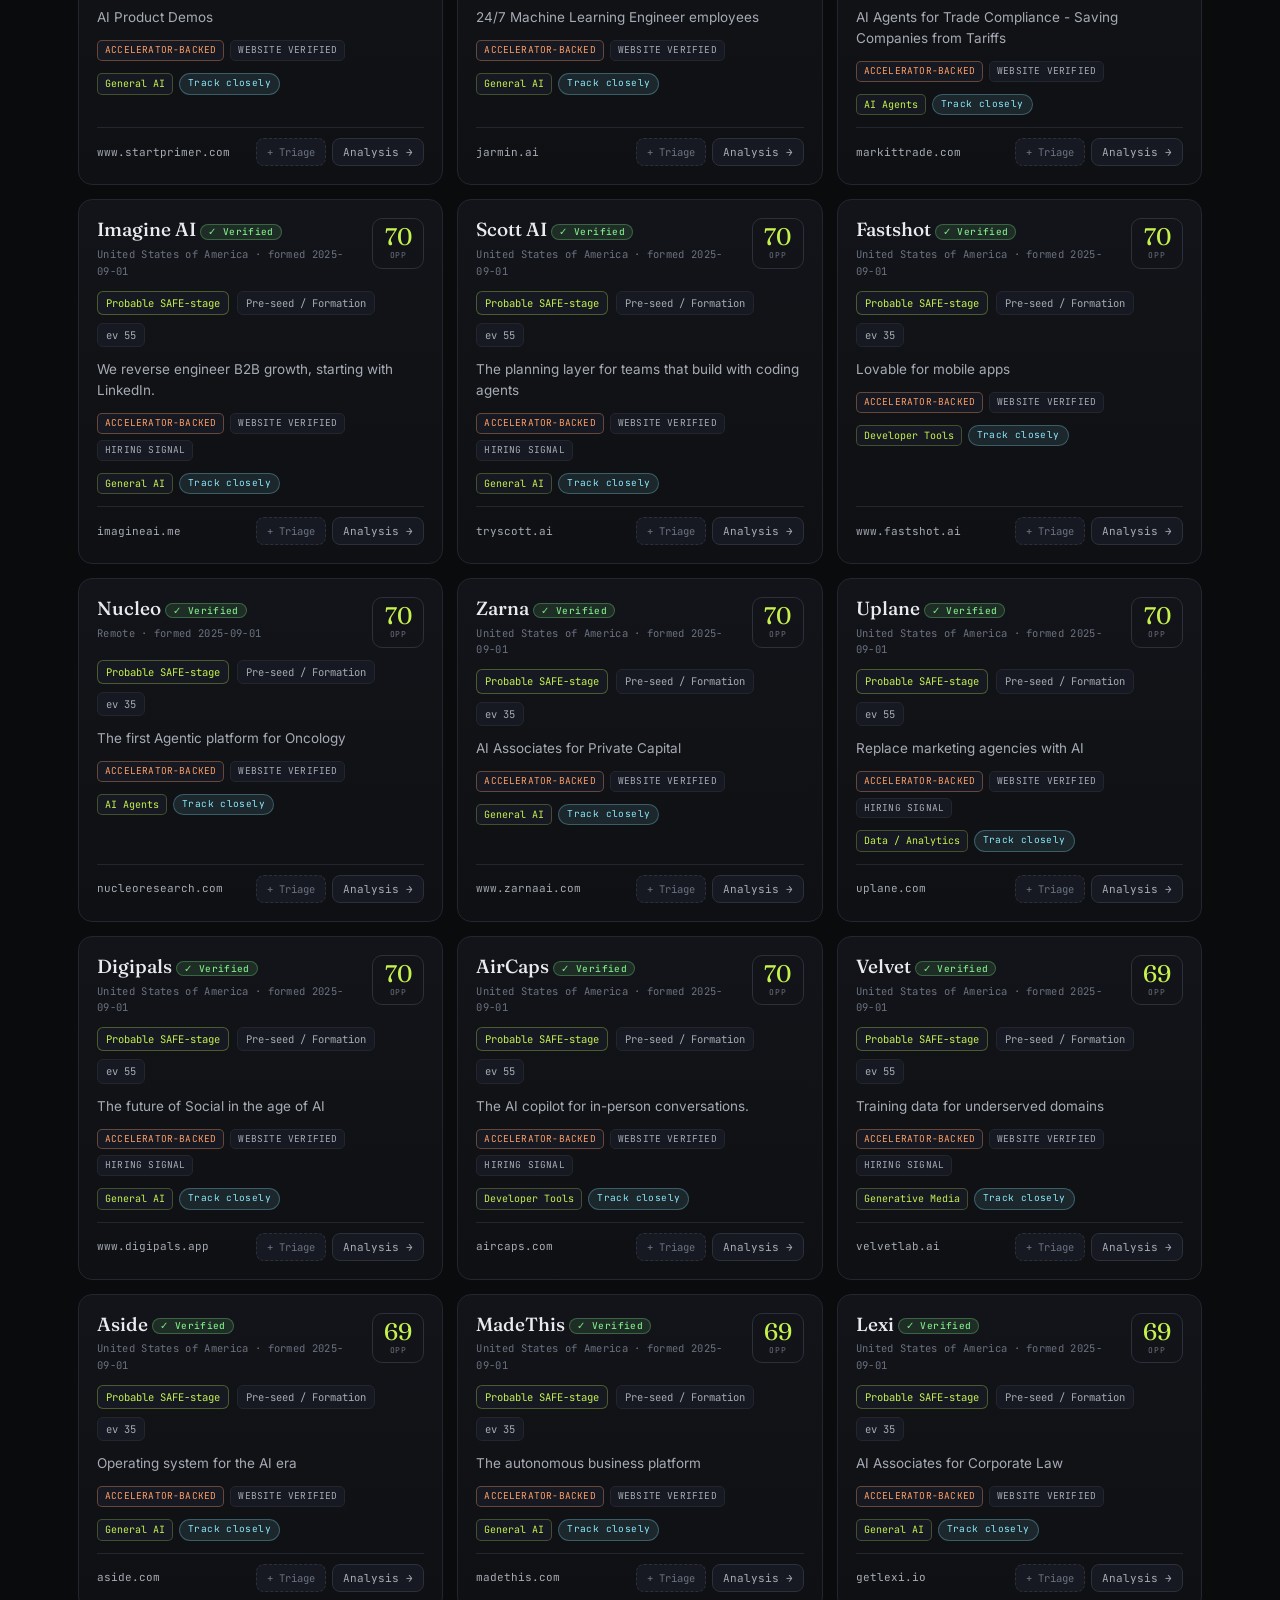
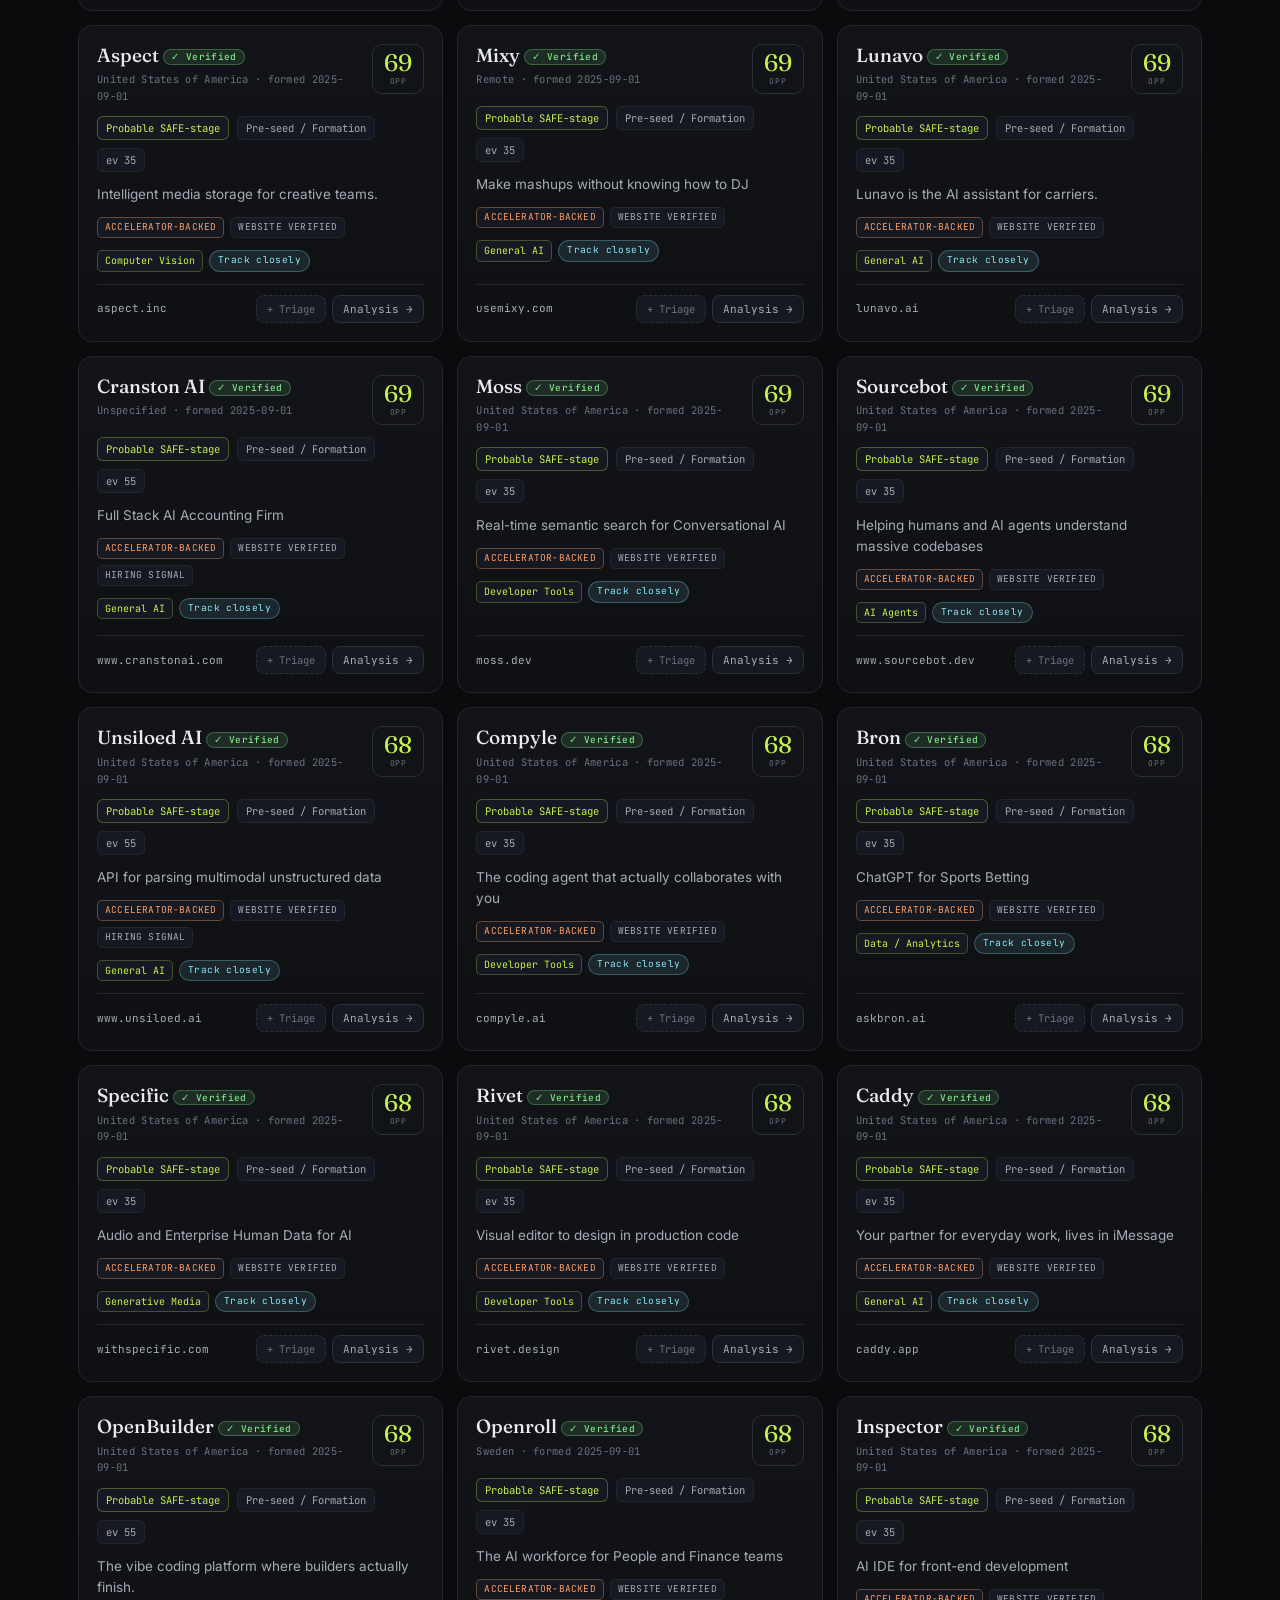
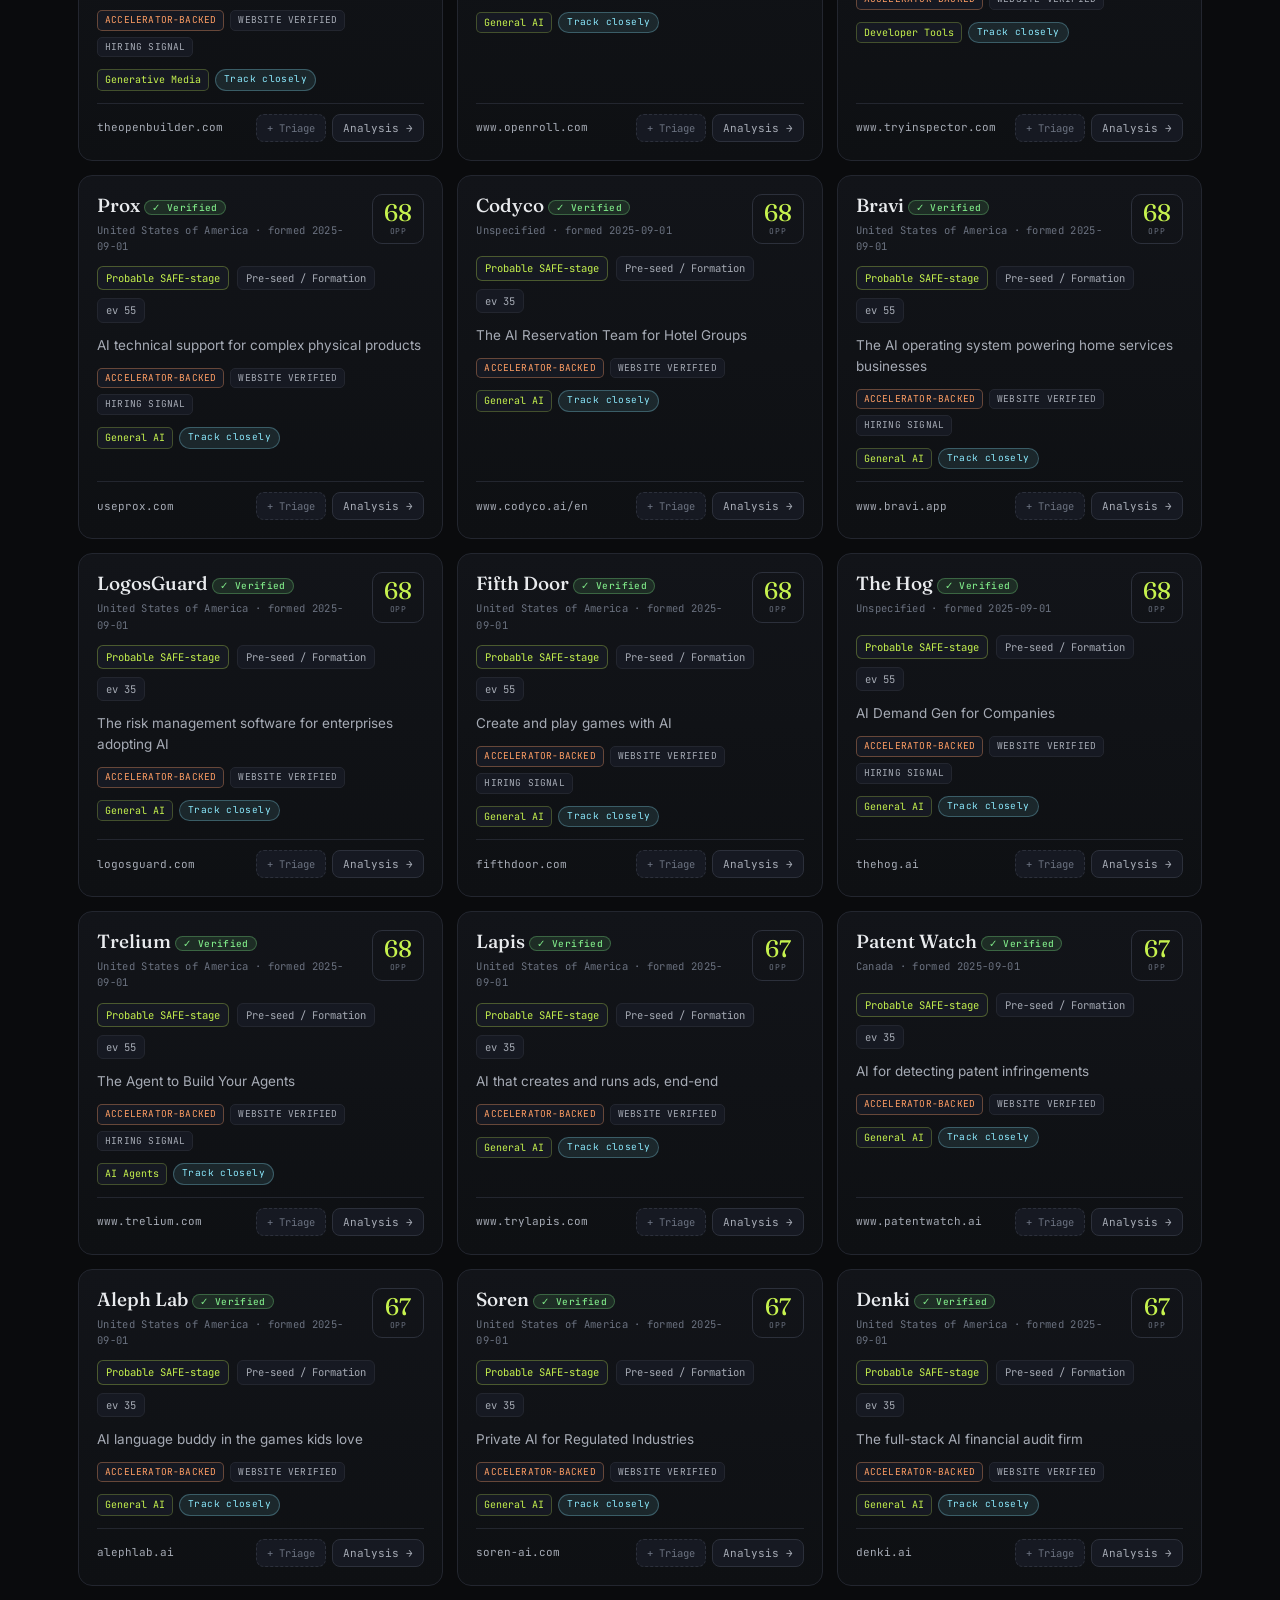
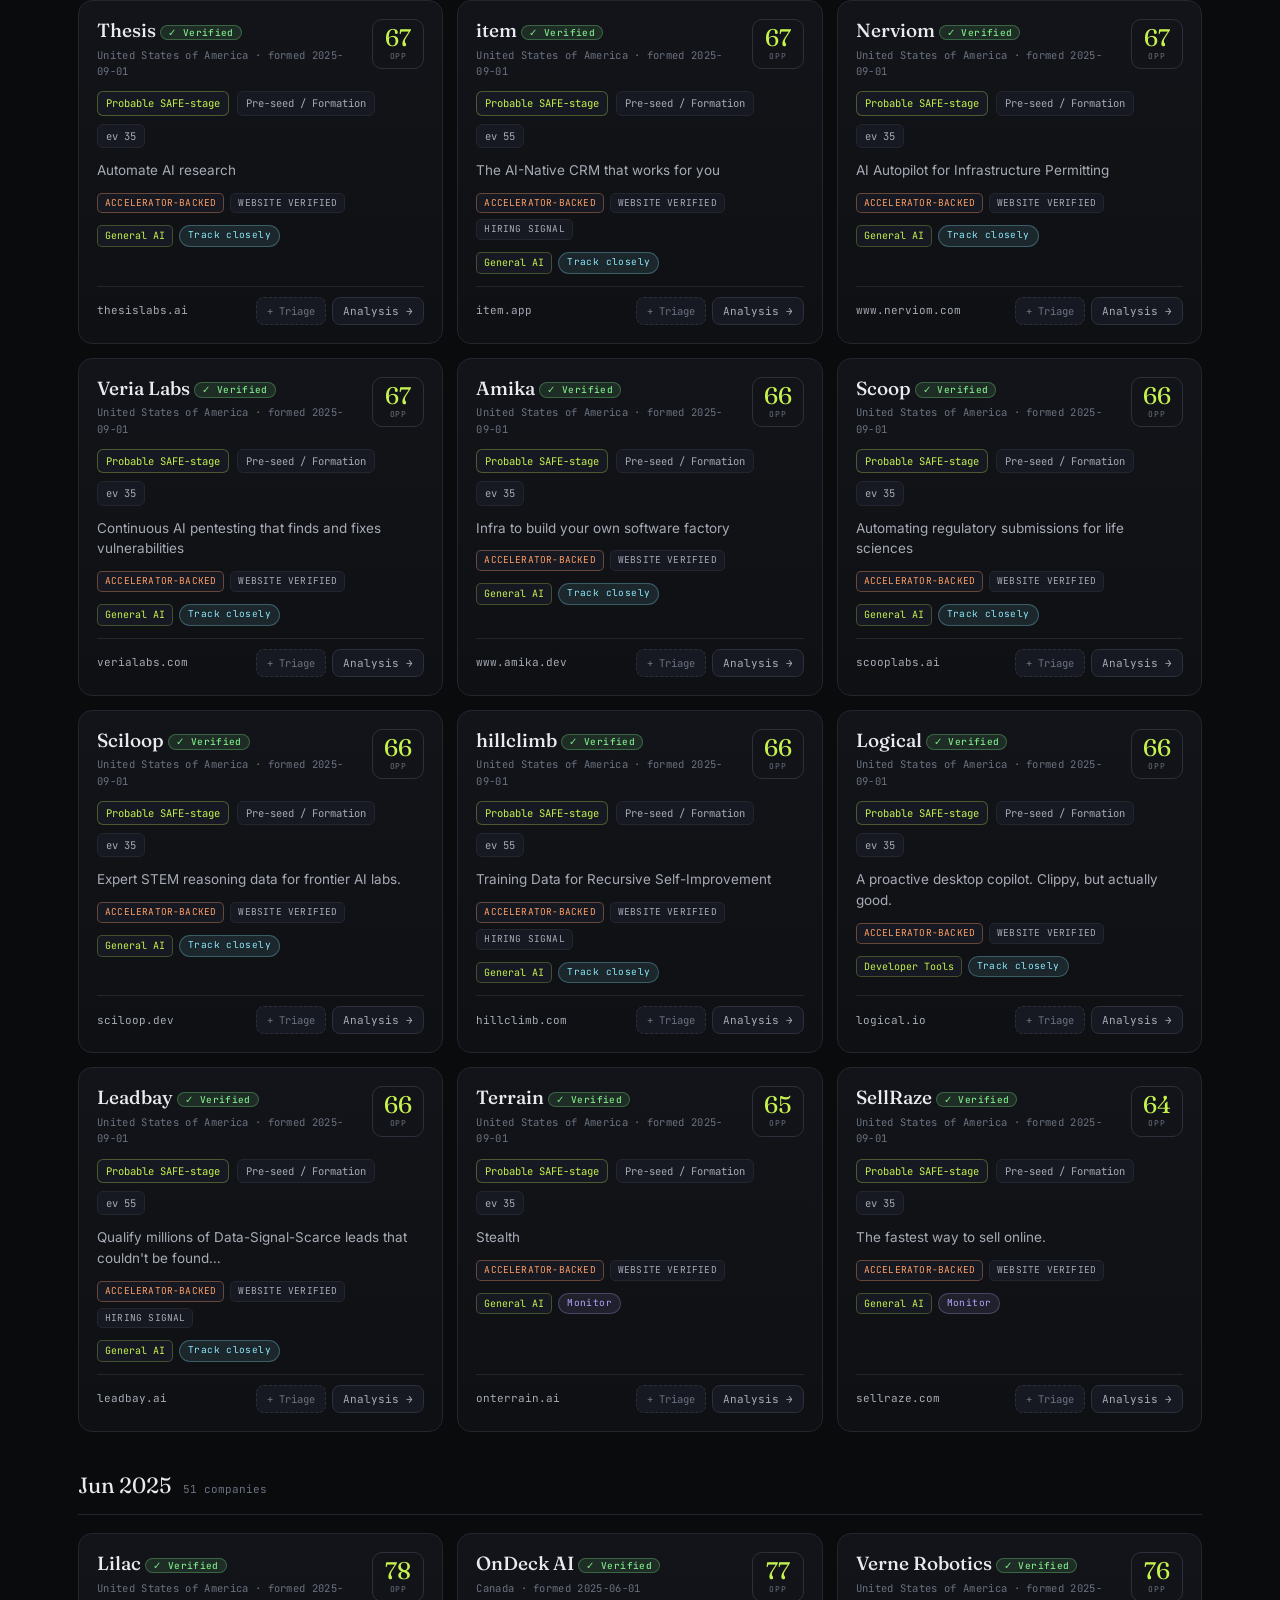
==== commit 4030cc01: "Add Network tab: warm-intro contact matching + relationship graph Part 3 of the dashboard. Client-si" ====
--- a/dashboard/index.html
+++ b/dashboard/index.html
@@ -72,6 +72,7 @@
       <span class="tab-group-label" aria-hidden="true">Funding</span>
       <button class="tab" data-tab="watch" role="tab" aria-selected="false">★ Startups to Watch <span class="tab-count" id="watchCount">0</span></button>
       <button class="tab" data-tab="investors" role="tab" aria-selected="false">⬡ Investors <span class="tab-count" id="investorCount">0</span></button>
+      <button class="tab" data-tab="network" role="tab" aria-selected="false">⧉ Network <span class="tab-count" id="networkCount">0</span></button>
     </nav>
 
     <!-- ALL COMPANIES TAB -->
@@ -254,6 +255,59 @@
       <div id="investorGroups" class="cards"></div>
       <div id="investorEmpty" class="empty" hidden>No investors match.</div>
     </section>
+
+    <!-- NETWORK TAB (warm intros, Part 3) -->
+    <section class="tabpanel" id="panel-network" hidden>
+      <div class="radar-intro">
+        <h2>Warm Intro Network</h2>
+        <p>Upload or paste your <b>Gmail contacts</b> or <b>LinkedIn connections</b> export. SCOUT matches them
+        against <b>founders named in SEC filings</b> and <b>company domains</b> in the dataset to surface
+        <b>warm paths</b> into target companies — ranked by opportunity. <span class="muted">Parsed entirely in
+        your browser; your contacts never leave this page — the same local-only model as the review queue.</span></p>
+      </div>
+
+      <div class="net-intake">
+        <div class="net-drop" id="netDrop">
+          <input type="file" id="netFile" accept=".csv,text/csv" hidden />
+          <div class="net-drop-inner">
+            <span class="net-drop-ico">⧉</span>
+            <div class="net-drop-copy">
+              <b>Drop a CSV here</b> or <button class="net-link" id="netBrowse" type="button">browse</button>
+              <div class="muted">Gmail (Google Contacts) export · LinkedIn <code>Connections.csv</code> · format auto-detected</div>
+            </div>
+          </div>
+        </div>
+        <div class="net-paste">
+          <textarea id="netPaste" autocomplete="off" spellcheck="false"
+            placeholder="…or paste CSV rows here, header row included (e.g. First Name,Last Name,Email Address,Company,Position)"></textarea>
+          <div class="net-actions">
+            <button class="net-btn primary" id="netMatch" type="button">Match contacts →</button>
+            <button class="net-btn" id="netSample" type="button">Load sample</button>
+            <button class="net-btn ghost" id="netClear" type="button">Clear</button>
+            <label class="toggle"><input type="checkbox" id="netAiOnly" checked /><span>AI only</span></label>
+          </div>
+        </div>
+      </div>
+      <div class="net-status" id="netStatus" hidden></div>
+
+      <div id="netStrip" class="watch-strip" hidden></div>
+
+      <div class="net-graph-wrap" id="netGraphWrap" hidden>
+        <div class="net-graph-head">
+          <h3>Relationship graph</h3>
+          <div class="net-legend">
+            <span class="lg you">You</span>
+            <span class="lg contact">Your contact</span>
+            <span class="lg target">Target company</span>
+          </div>
+        </div>
+        <div id="netGraph" class="net-graph"></div>
+      </div>
+
+      <div id="netList" class="net-list"></div>
+      <div id="netEmpty" class="empty">No contacts matched yet. Upload a CSV, paste rows, or
+        <b>load a sample</b> to see warm paths into the radar.</div>
+    </section>
   </main>
 
   <!-- Analysis drawer -->
--- a/dashboard/styles.css
+++ b/dashboard/styles.css
@@ -145,14 +145,11 @@
   margin: 0 -28px 24px; padding: 9px 28px;
   border-bottom: 1px solid var(--line);
   background: rgba(10,11,13,0.88); backdrop-filter: blur(12px);
-  overflow-x: auto; scrollbar-width: none; scroll-snap-type: x proximity;
-  /* fade the right edge so it's clear the rail scrolls when tabs overflow */
-  -webkit-mask-image: linear-gradient(90deg, #000 0, #000 calc(100% - 26px), transparent 100%);
-          mask-image: linear-gradient(90deg, #000 0, #000 calc(100% - 26px), transparent 100%);
-}
-.tabs:not(.is-overflowing) { -webkit-mask-image: none; mask-image: none; }
+  /* wrap so every tab is always visible — never hidden behind a scroll rail */
+  flex-wrap: wrap; row-gap: 4px;
+}
 .tabs::-webkit-scrollbar { display: none; }
-.tab-divider { flex: 0 0 auto; align-self: stretch; width: 1px; margin: 4px 6px; background: var(--line-2); }
+.tab-divider { flex: 0 0 auto; align-self: center; width: 1px; height: 20px; margin: 0 6px; background: var(--line-2); }
 .tab-group-label {
   flex: 0 0 auto; align-self: center; white-space: nowrap;
   font-family: var(--mono); font-size: 9px; letter-spacing: 0.16em; text-transform: uppercase;
@@ -588,10 +585,10 @@
   .hstat { border-bottom: 1px solid var(--line); }
   .health-detail { grid-template-columns: 1fr; }
   .trends-grid { grid-template-columns: 1fr; }
-  /* tabs become a horizontal swipe rail */
-  .tabs { overflow-x: auto; -webkit-overflow-scrolling: touch; scrollbar-width: none; }
-  .tabs::-webkit-scrollbar { display: none; }
+  /* tabs wrap to multiple rows so all are reachable without scrolling */
+  .tab { padding: 7px 10px; font-size: 11px; }
   .tab-group-label { display: none; }
+  .tab-divider { display: none; }
   .board .bcat { display: none; }
   .viewtoggle { display: none; }
 }
@@ -645,3 +642,85 @@
   .inv-link { font-size: 10px; padding: 4px 8px; }
   .inv-portfolio .board-wrap { overflow-x: auto; }
 }
+
+/* ===========================================================================
+   Network / warm intros (Part 3)
+   =========================================================================== */
+.net-intake { display: grid; grid-template-columns: 1fr 1fr; gap: 14px; margin-bottom: 14px; }
+@media (max-width: 760px) { .net-intake { grid-template-columns: 1fr; } }
+.net-drop {
+  border: 1px dashed var(--line-2); border-radius: var(--radius); background: var(--panel);
+  display: flex; align-items: center; justify-content: center; padding: 22px;
+  transition: border-color .15s, background .15s;
+}
+.net-drop.drag { border-color: var(--accent-dim); background: var(--panel-2); }
+.net-drop-inner { display: flex; gap: 14px; align-items: center; }
+.net-drop-ico { font-size: 30px; color: var(--accent); line-height: 1; }
+.net-drop-copy b { color: var(--txt); }
+.net-drop-copy code { font-family: var(--mono); font-size: 11px; color: var(--txt-2); }
+.net-link { background: none; border: none; color: var(--accent); cursor: pointer; font: inherit; text-decoration: underline; padding: 0; }
+.net-paste { display: flex; flex-direction: column; gap: 10px; }
+.net-paste textarea {
+  flex: 1; min-height: 96px; resize: vertical; background: var(--panel);
+  border: 1px solid var(--line); border-radius: var(--radius); color: var(--txt);
+  font-family: var(--mono); font-size: 12px; padding: 12px 14px; outline: none;
+}
+.net-paste textarea:focus { border-color: var(--accent-dim); box-shadow: 0 0 0 3px rgba(198,242,78,0.08); }
+.net-actions { display: flex; gap: 8px; align-items: center; flex-wrap: wrap; }
+.net-btn {
+  font-family: var(--mono); font-size: 12px; padding: 8px 14px; border-radius: 9px;
+  border: 1px solid var(--line-2); background: var(--panel-2); color: var(--txt); cursor: pointer;
+}
+.net-btn:hover { border-color: var(--accent-dim); }
+.net-btn.primary { background: var(--accent); color: #0a0b0d; border-color: var(--accent); font-weight: 600; }
+.net-btn.ghost { color: var(--txt-3); }
+.net-status {
+  font-family: var(--mono); font-size: 12px; color: var(--txt-2); background: var(--panel);
+  border: 1px solid var(--line); border-left: 3px solid var(--accent-dim);
+  border-radius: 8px; padding: 9px 13px; margin-bottom: 16px;
+}
+.net-status.err { border-left-color: var(--mid); color: var(--mid); }
+#netStrip.watch-strip { margin-bottom: 18px; }
+
+.net-graph-wrap { border: 1px solid var(--line); border-radius: var(--radius); background: var(--bg-2); padding: 16px 16px 8px; margin-bottom: 22px; }
+.net-graph-head { display: flex; align-items: center; justify-content: space-between; margin-bottom: 4px; gap: 12px; flex-wrap: wrap; }
+.net-graph-head h3 { font-family: var(--serif); font-weight: 600; font-size: 16px; margin: 0; }
+.net-legend { display: flex; gap: 14px; font-family: var(--mono); font-size: 10.5px; color: var(--txt-3); }
+.net-legend .lg::before { content: ""; display: inline-block; width: 9px; height: 9px; border-radius: 50%; margin-right: 5px; vertical-align: -1px; }
+.net-legend .you::before { background: var(--accent); }
+.net-legend .contact::before { background: var(--track); }
+.net-legend .target::before { background: var(--panel-2); border: 1.5px solid var(--accent-dim); }
+.net-graph { width: 100%; }
+.net-svg { width: 100%; height: auto; display: block; }
+.net-svg .ne { stroke: var(--line-2); stroke-width: 1; }
+.net-svg .ne.you { stroke: rgba(139,233,253,0.20); }
+.net-svg .ne.link { stroke: rgba(198,242,78,0.28); }
+.net-svg .ne.link.p-domain { stroke: rgba(198,242,78,0.48); }
+.net-svg .ne.link.p-founder { stroke: rgba(179,164,255,0.42); }
+.net-svg .nn text { font-family: var(--mono); font-size: 11px; fill: var(--txt-2); pointer-events: none; }
+.net-svg .nn.you circle { fill: var(--accent); }
+.net-svg .nn.you text { fill: #0a0b0d; font-weight: 600; }
+.net-svg .nn.ct circle { fill: var(--track); }
+.net-svg .nn.co { cursor: pointer; }
+.net-svg .nn.co circle { fill: var(--panel-2); stroke: var(--accent-dim); stroke-width: 1.5; transition: fill .12s, stroke .12s; }
+.net-svg .nn.co:hover circle, .net-svg .nn.co:focus circle { fill: var(--accent); stroke: var(--accent); }
+.net-svg .nn.co:hover text { fill: var(--txt); }
+.net-svg .nn.co:focus { outline: none; }
+
+.net-list { display: grid; grid-template-columns: repeat(auto-fill, minmax(360px, 1fr)); gap: 14px; }
+.card.net-target { cursor: pointer; }
+.net-paths { display: flex; flex-direction: column; gap: 8px; margin-top: 10px; }
+.net-path { display: flex; gap: 10px; align-items: flex-start; padding: 9px 11px; border: 1px solid var(--line); border-radius: 10px; background: var(--bg-2); }
+.np-ico { font-family: var(--mono); color: var(--accent); width: 16px; text-align: center; flex: none; }
+.net-path.p-founder .np-ico { color: var(--monitor); }
+.net-path.p-employer .np-ico { color: var(--txt-3); }
+.np-body { flex: 1; min-width: 0; }
+.np-name { font-weight: 600; font-size: 13.5px; display: flex; flex-wrap: wrap; gap: 6px; align-items: center; }
+.np-tag { font-family: var(--mono); font-size: 9.5px; font-weight: 400; text-transform: uppercase; letter-spacing: .06em; color: var(--txt-2); background: var(--panel-2); border: 1px solid var(--line); border-radius: 5px; padding: 2px 6px; }
+.np-tag.precise { color: var(--hi); border-color: rgba(126,231,135,0.3); }
+.np-tag.infer { color: var(--mid); border-color: rgba(255,209,102,0.3); }
+.np-why { font-family: var(--mono); font-size: 11px; color: var(--txt-3); margin-top: 2px; white-space: nowrap; overflow: hidden; text-overflow: ellipsis; }
+.np-links { display: flex; flex-direction: column; gap: 4px; flex: none; font-family: var(--mono); font-size: 10.5px; text-align: right; }
+.np-links a { color: var(--track); white-space: nowrap; text-decoration: none; }
+.np-links a:hover { text-decoration: underline; }
+@media (max-width: 760px) { .net-list { grid-template-columns: 1fr; } }
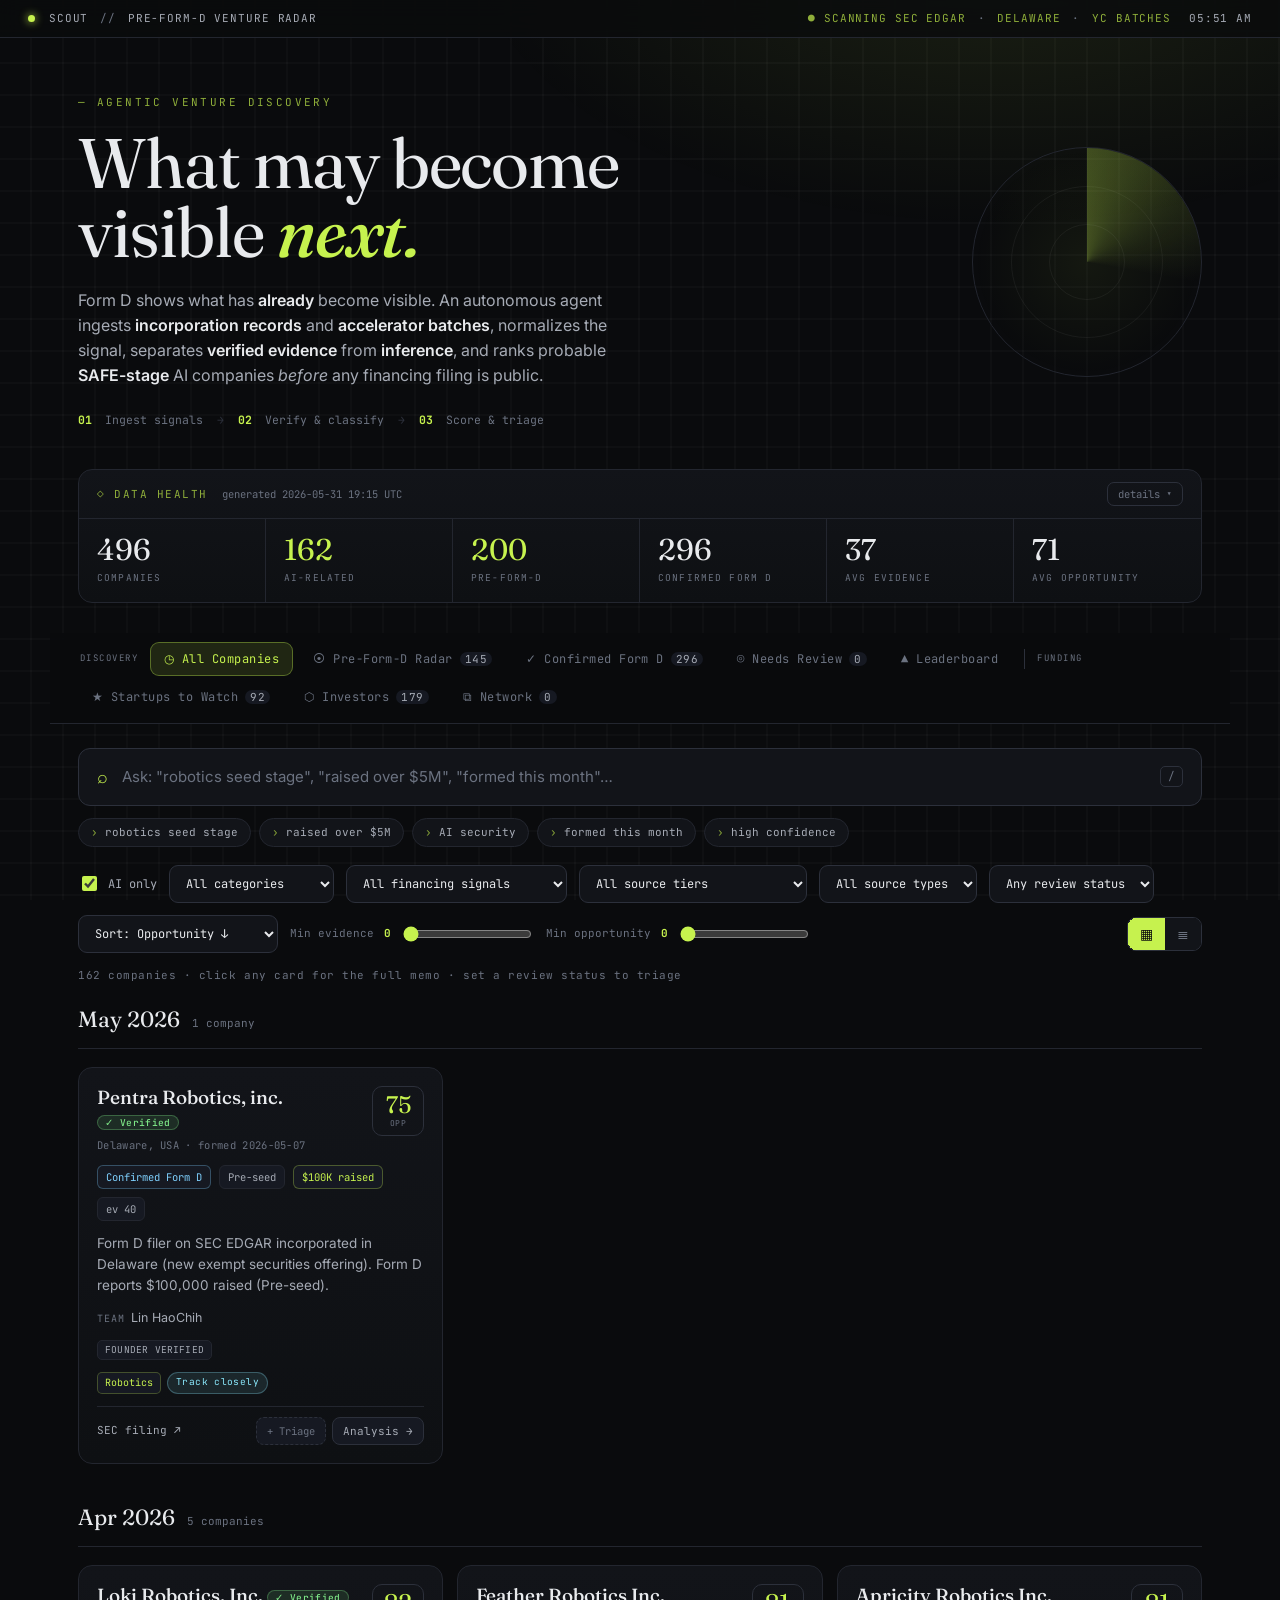
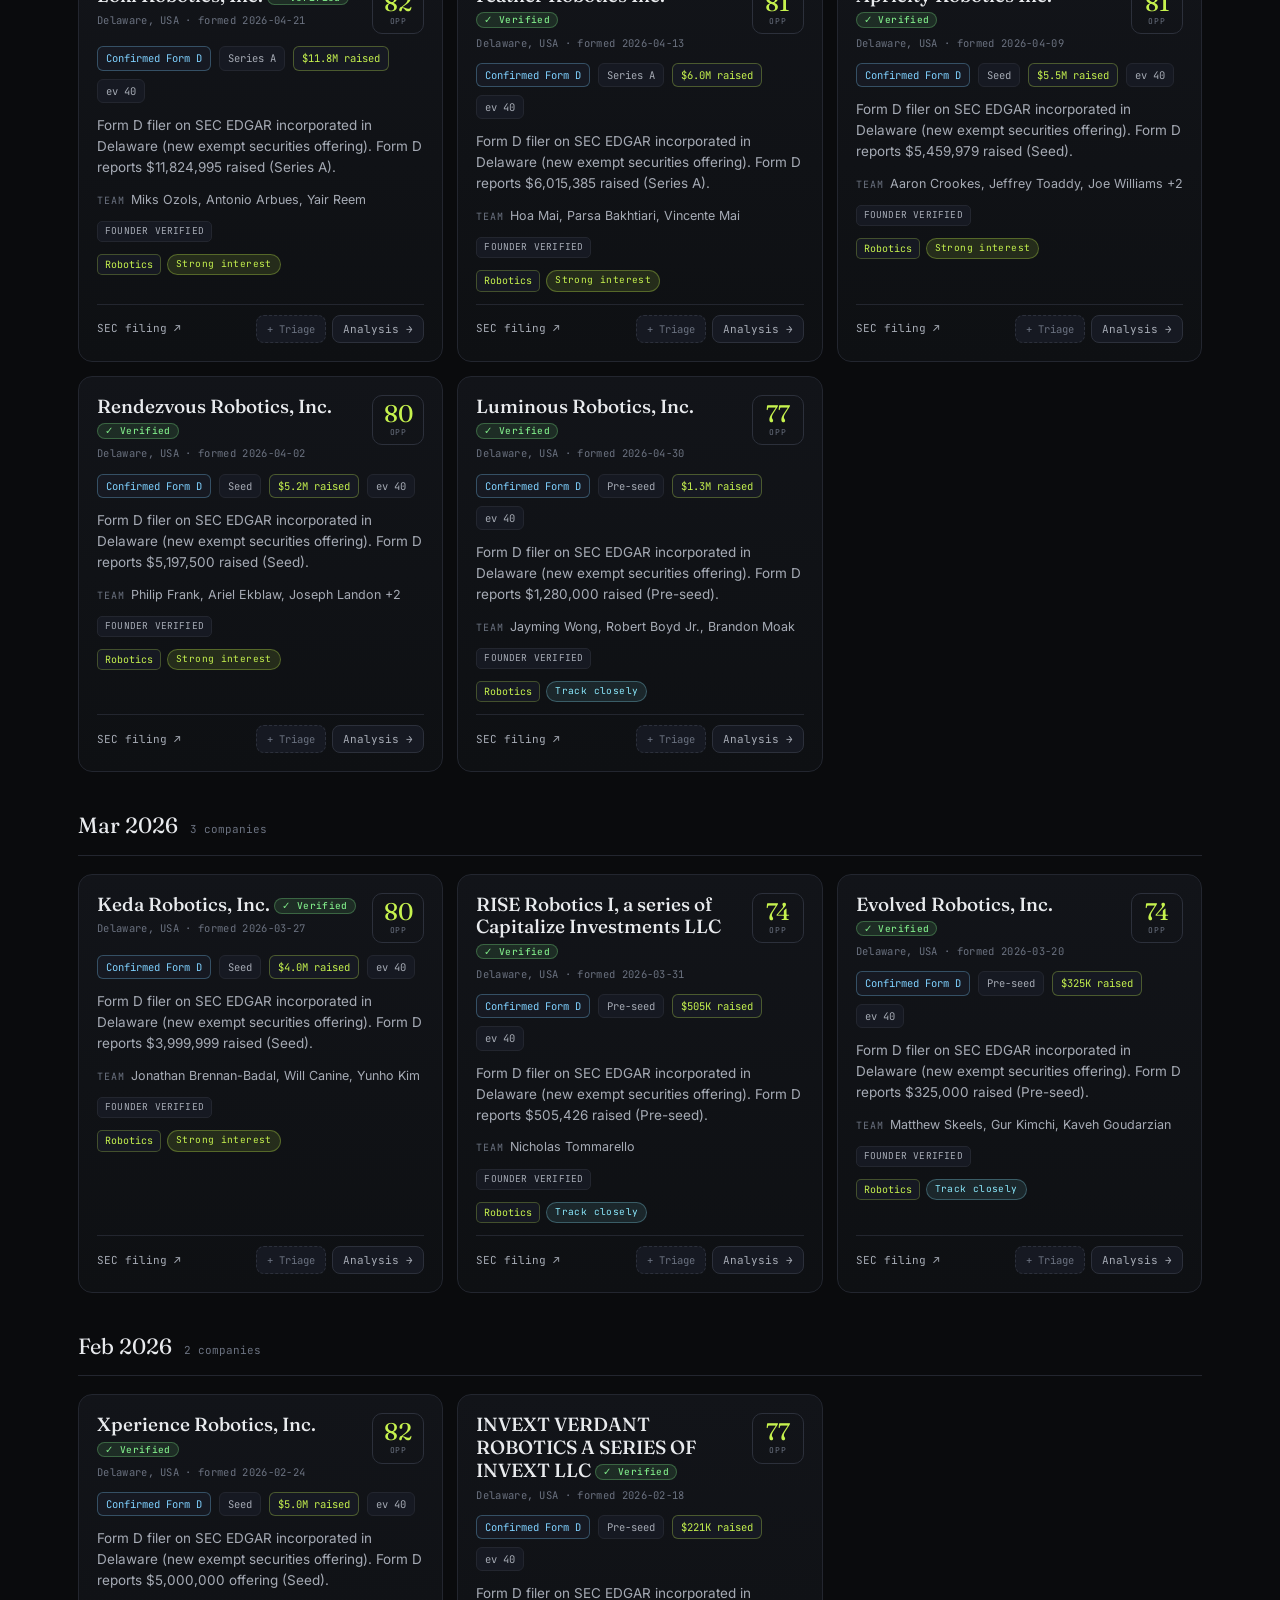
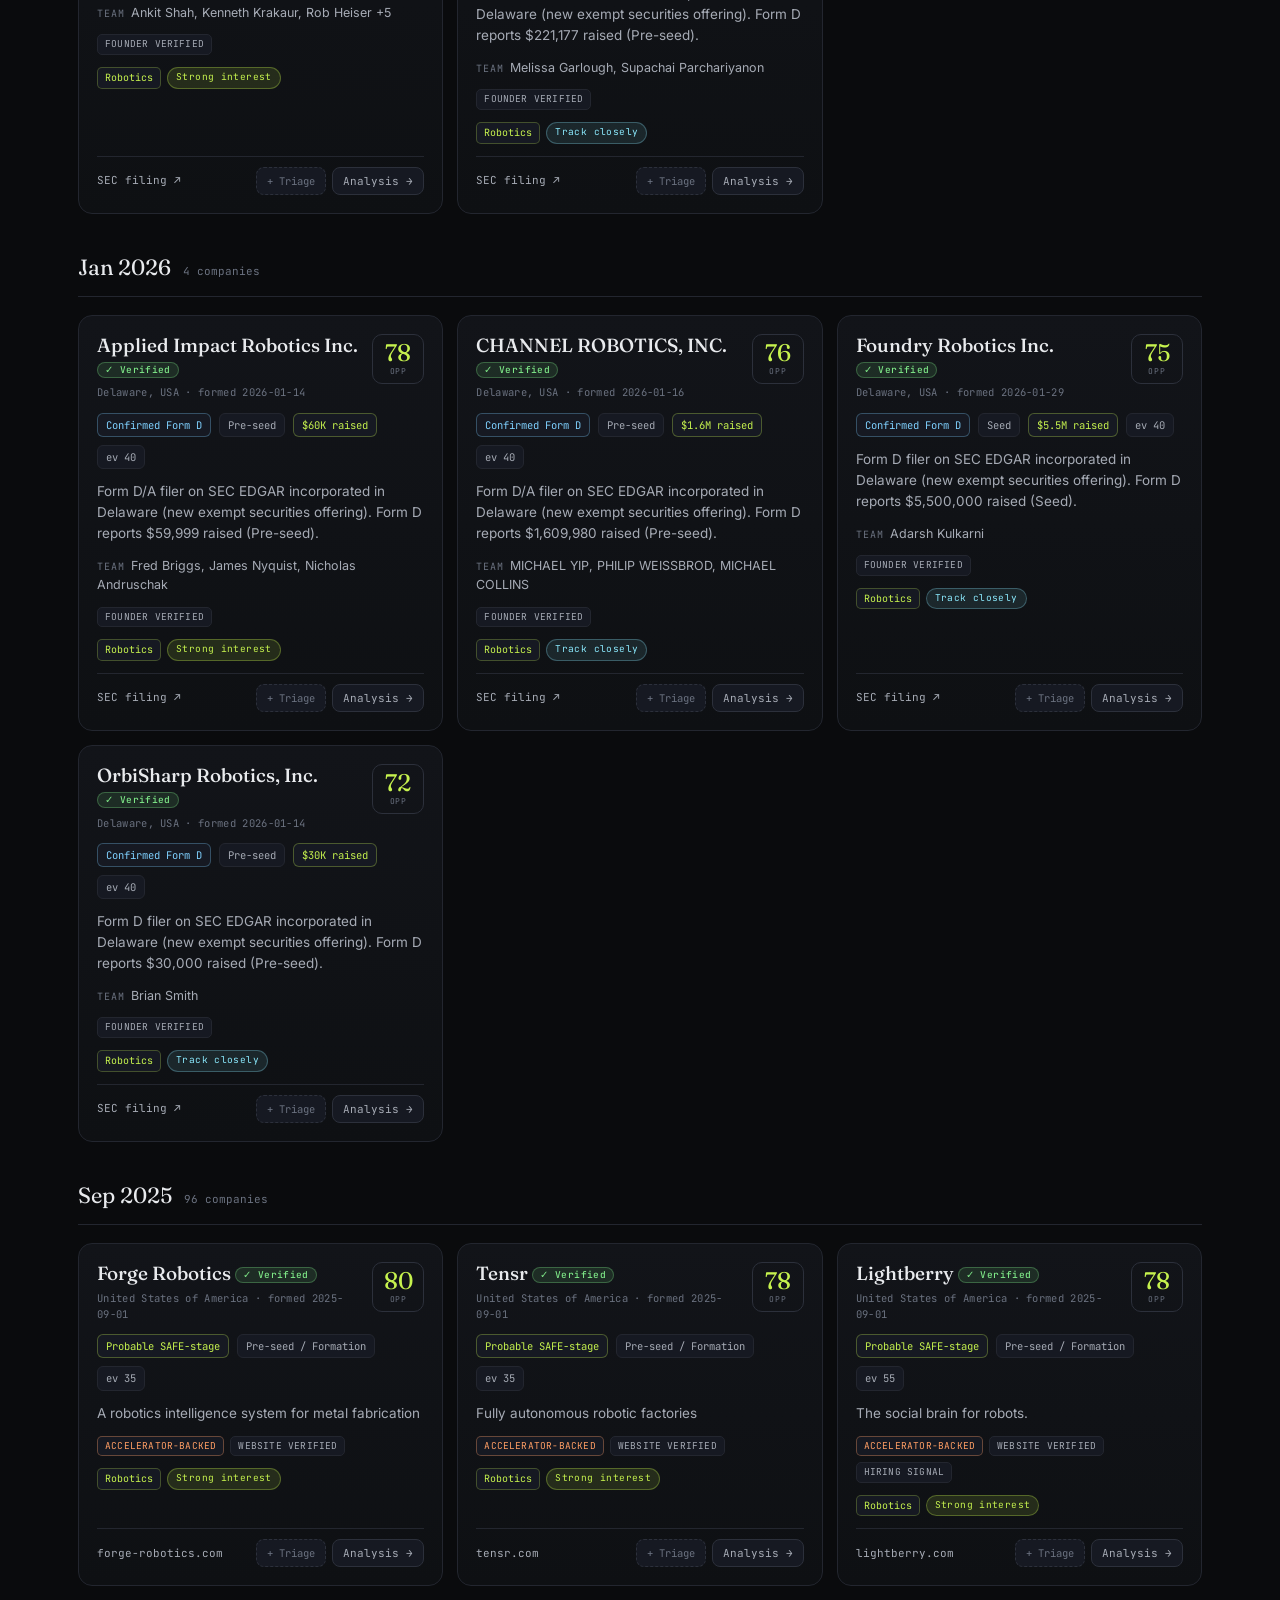
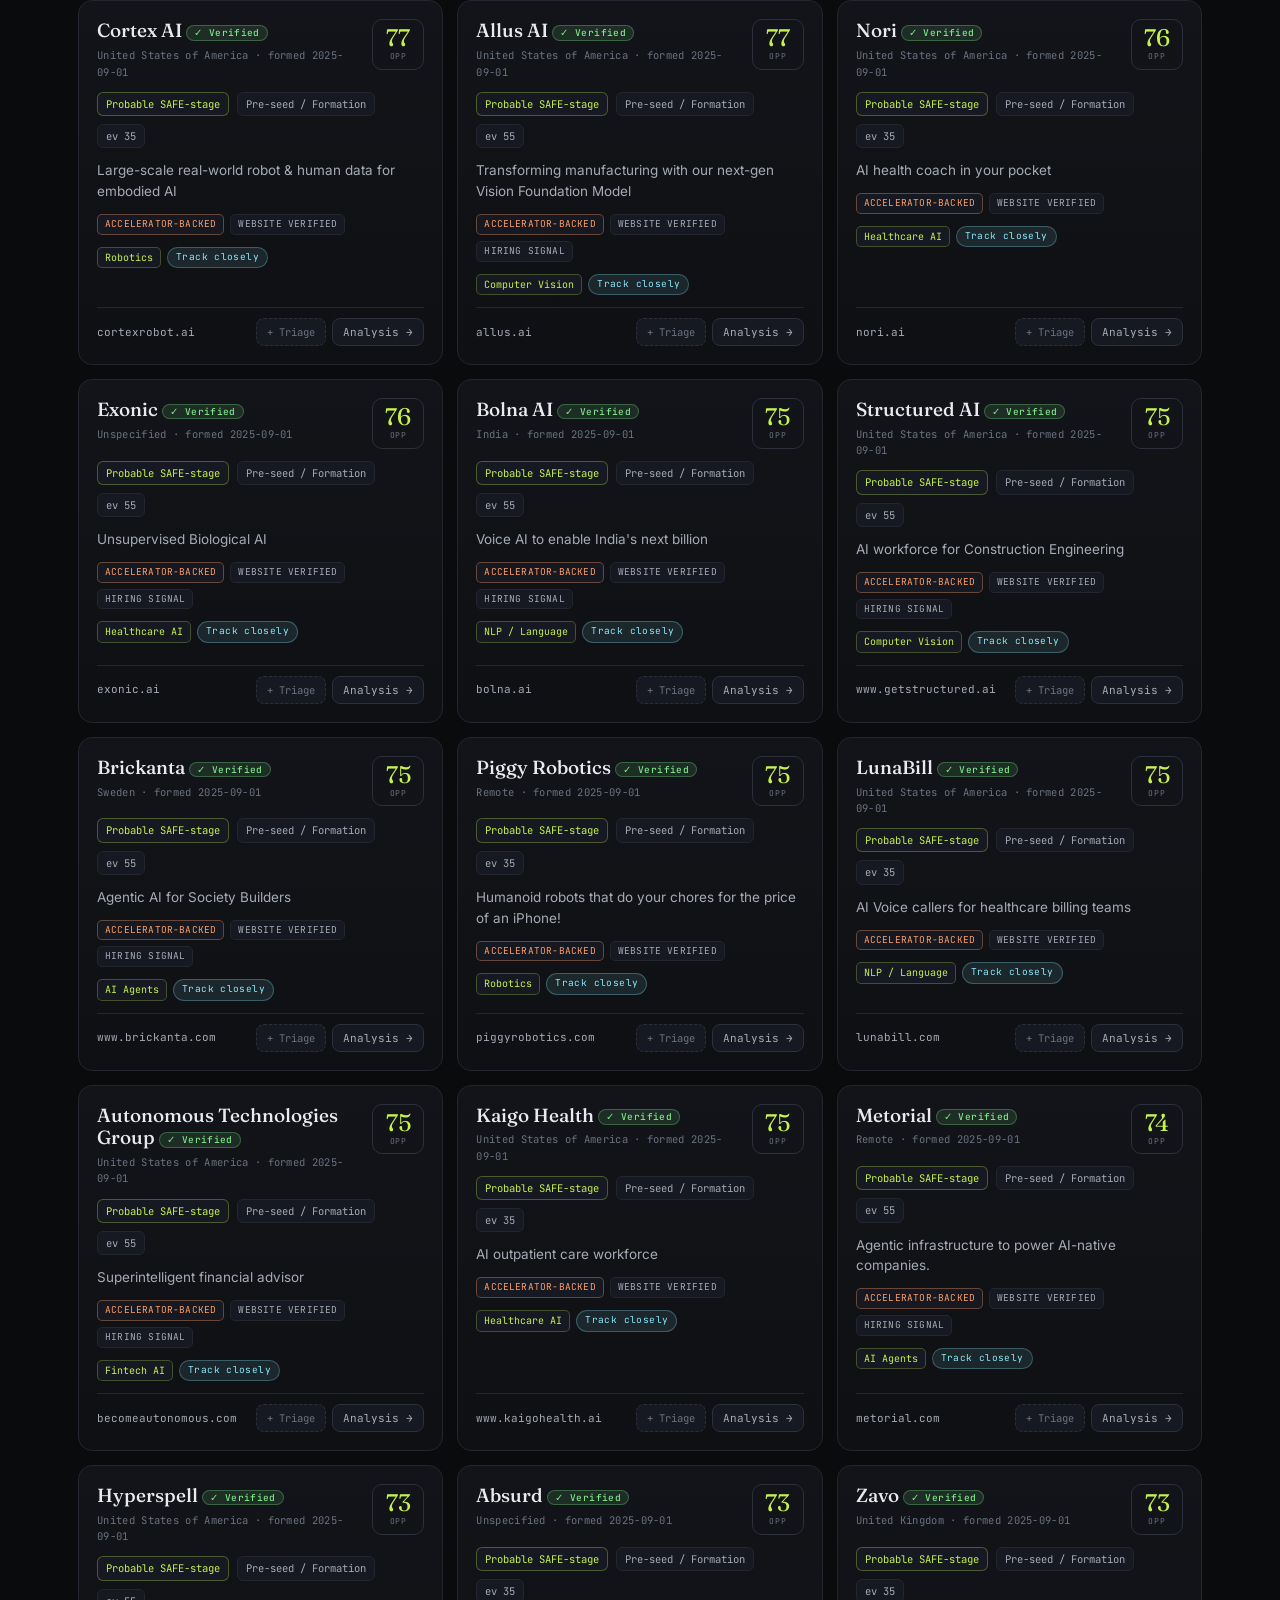
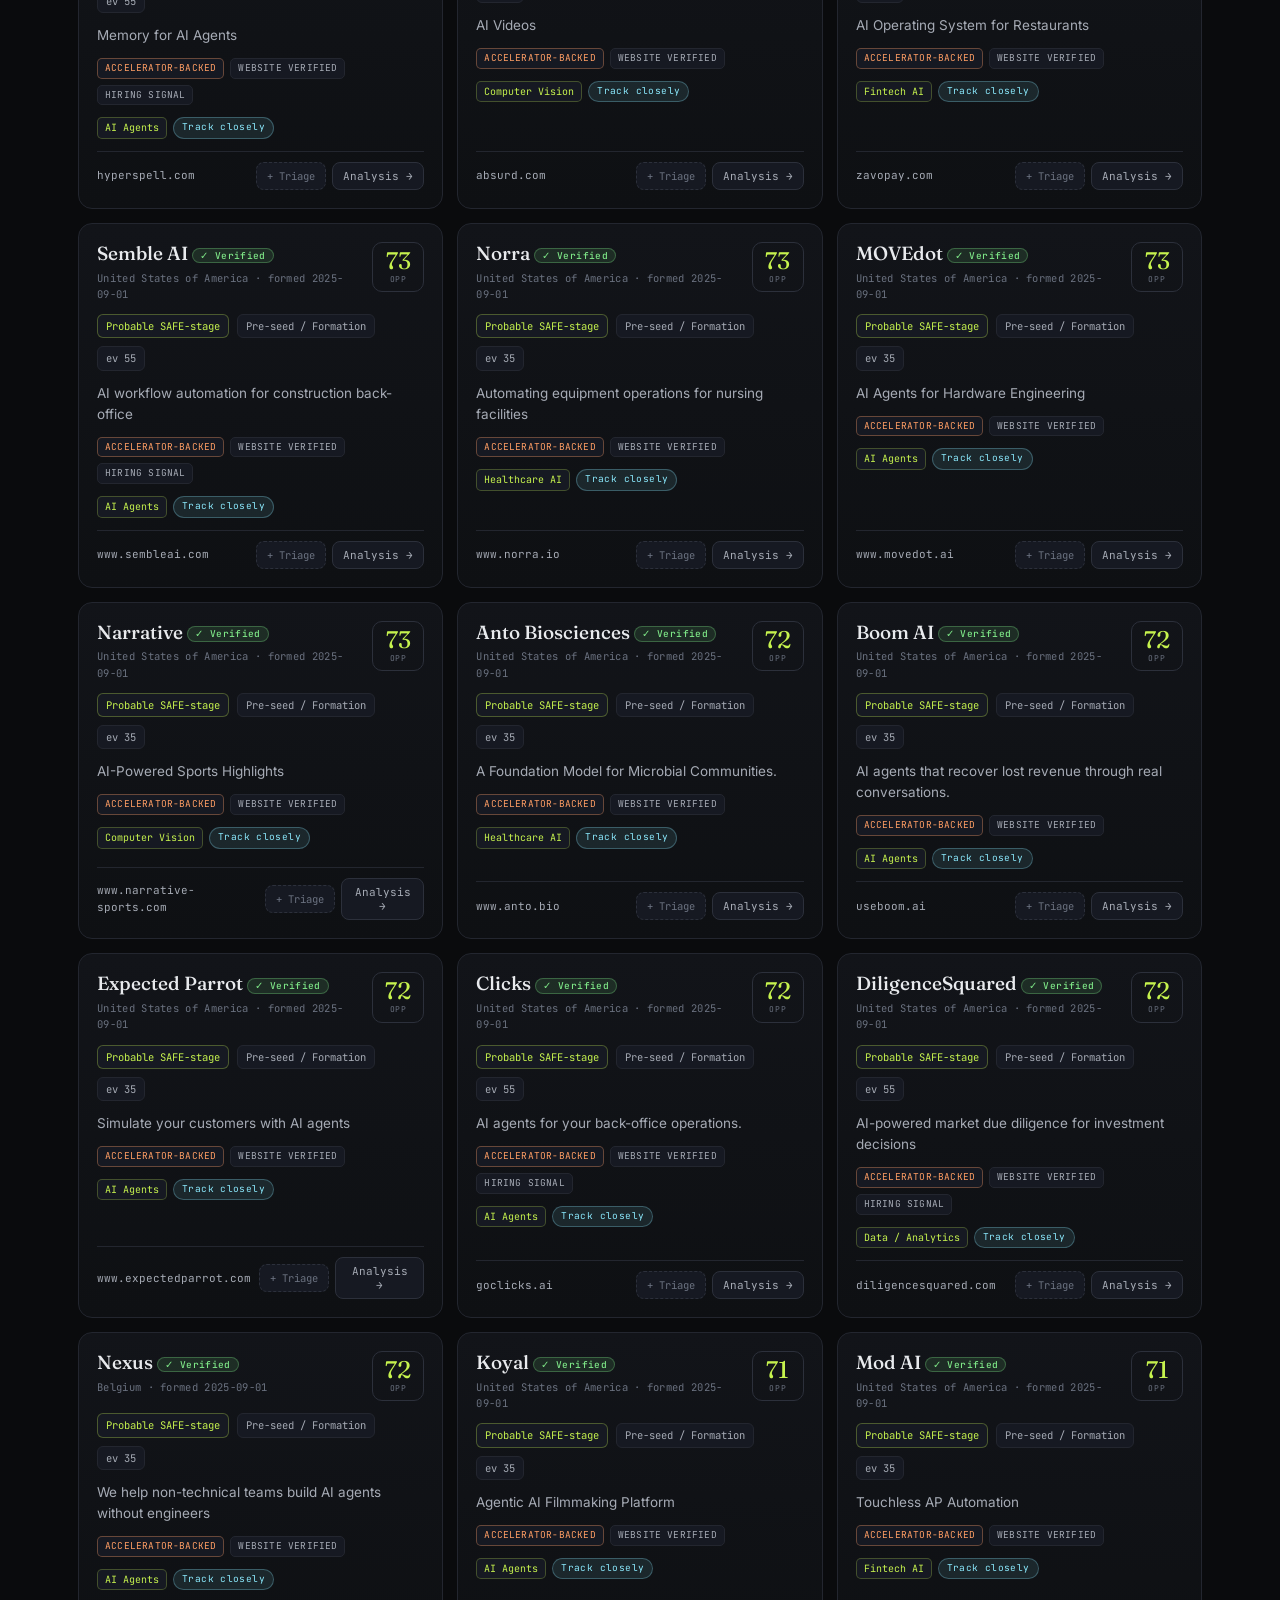
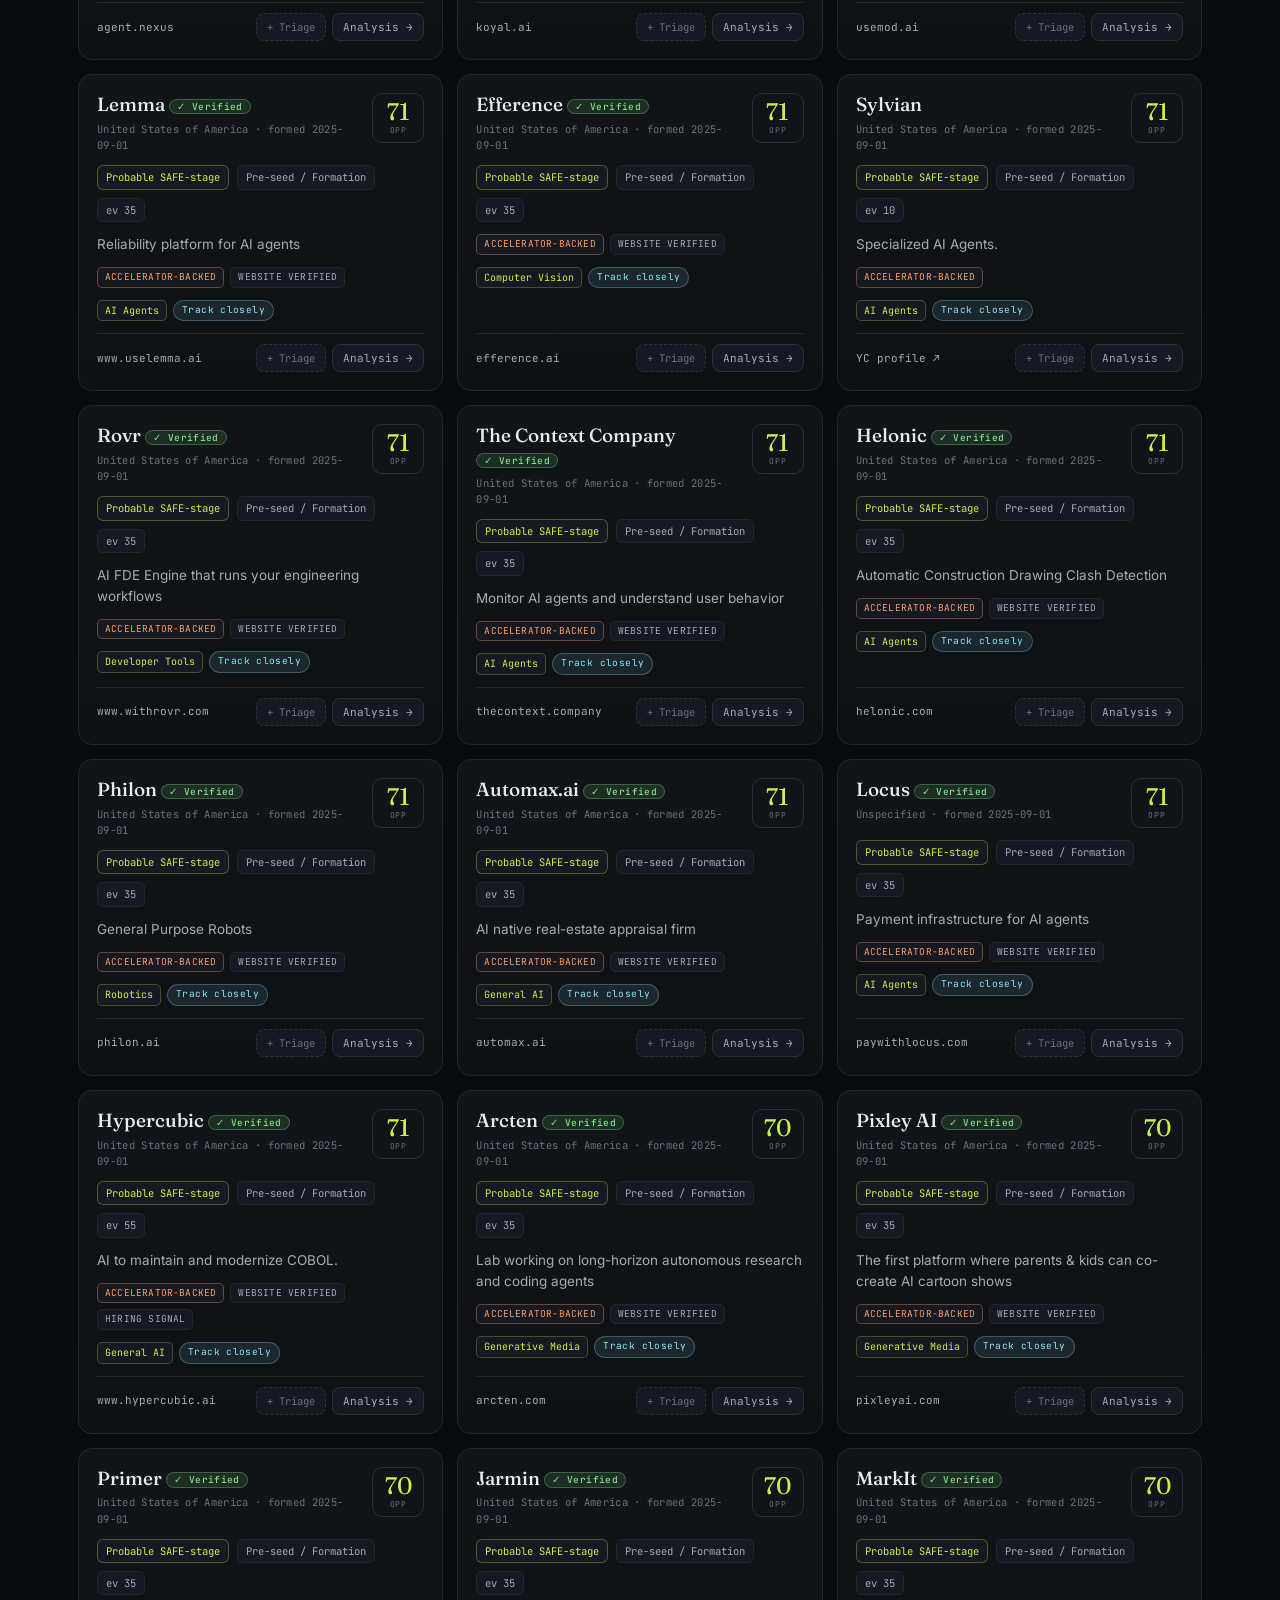
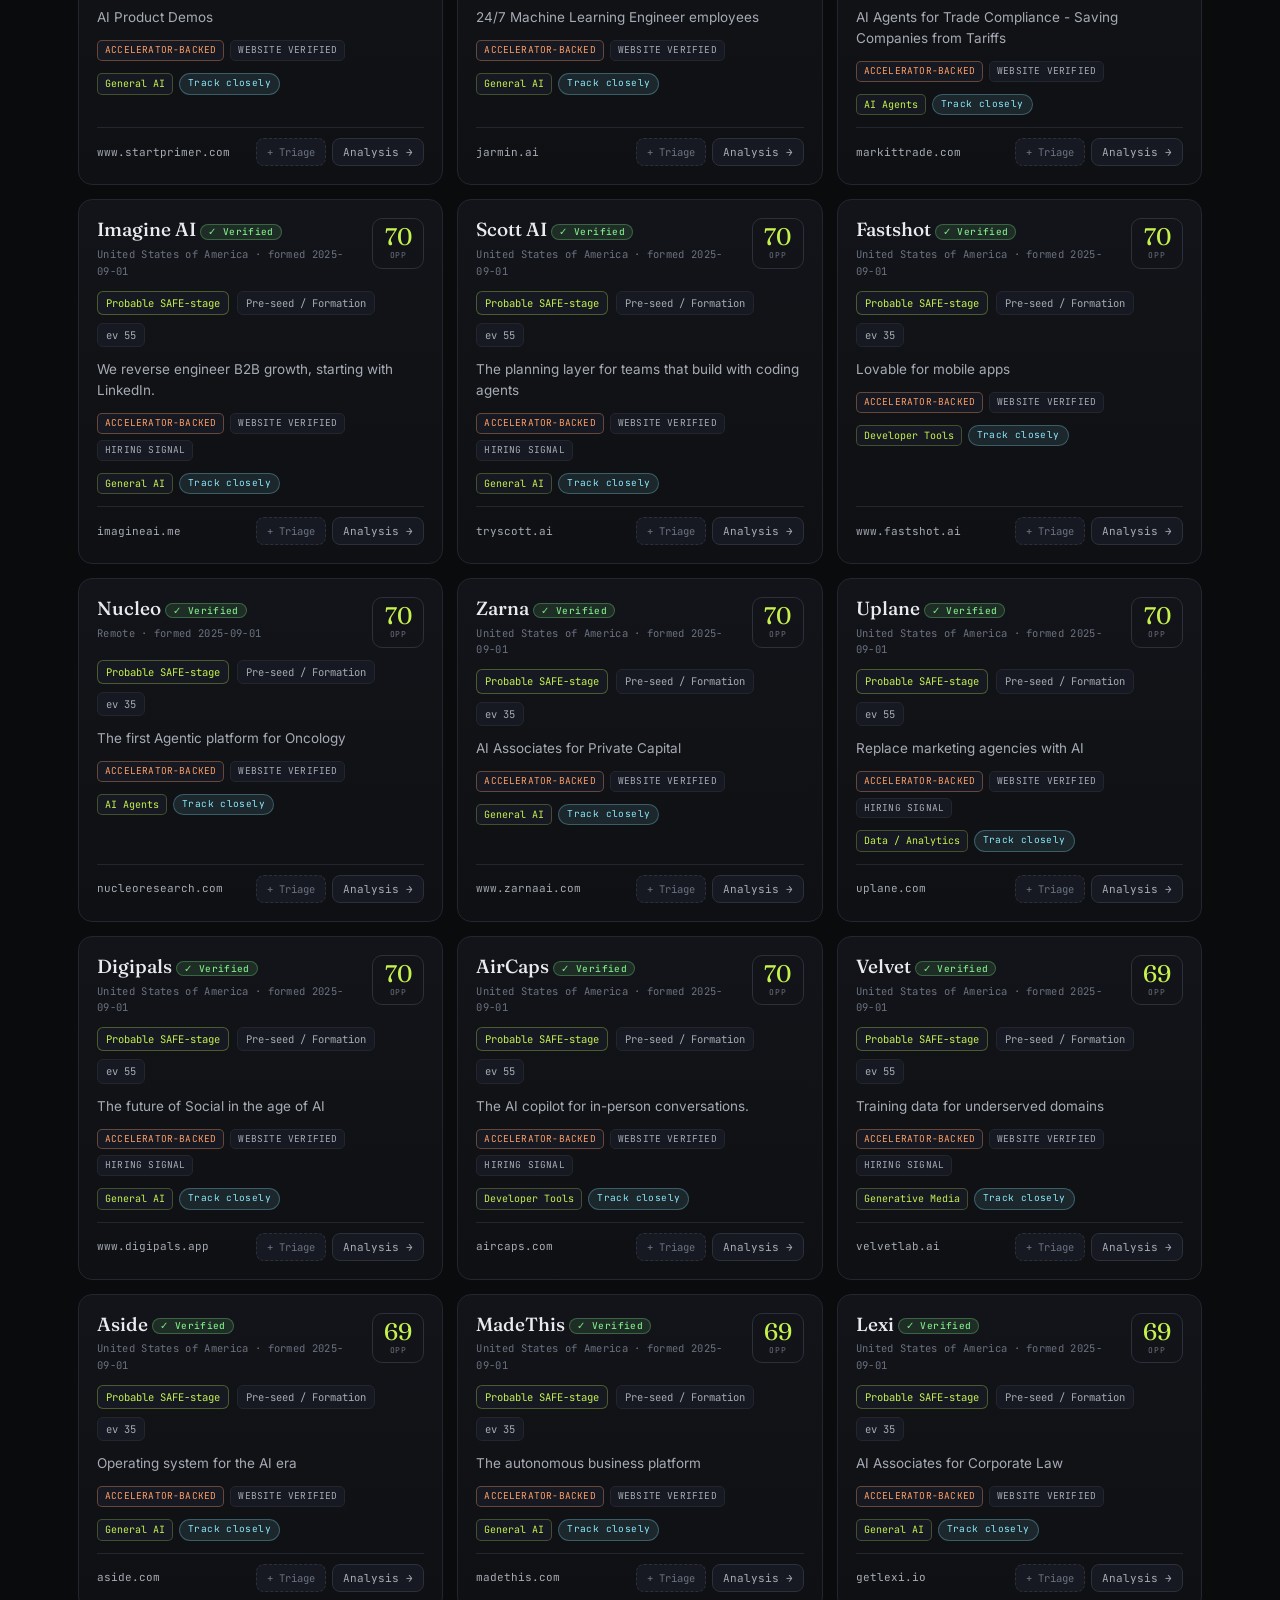
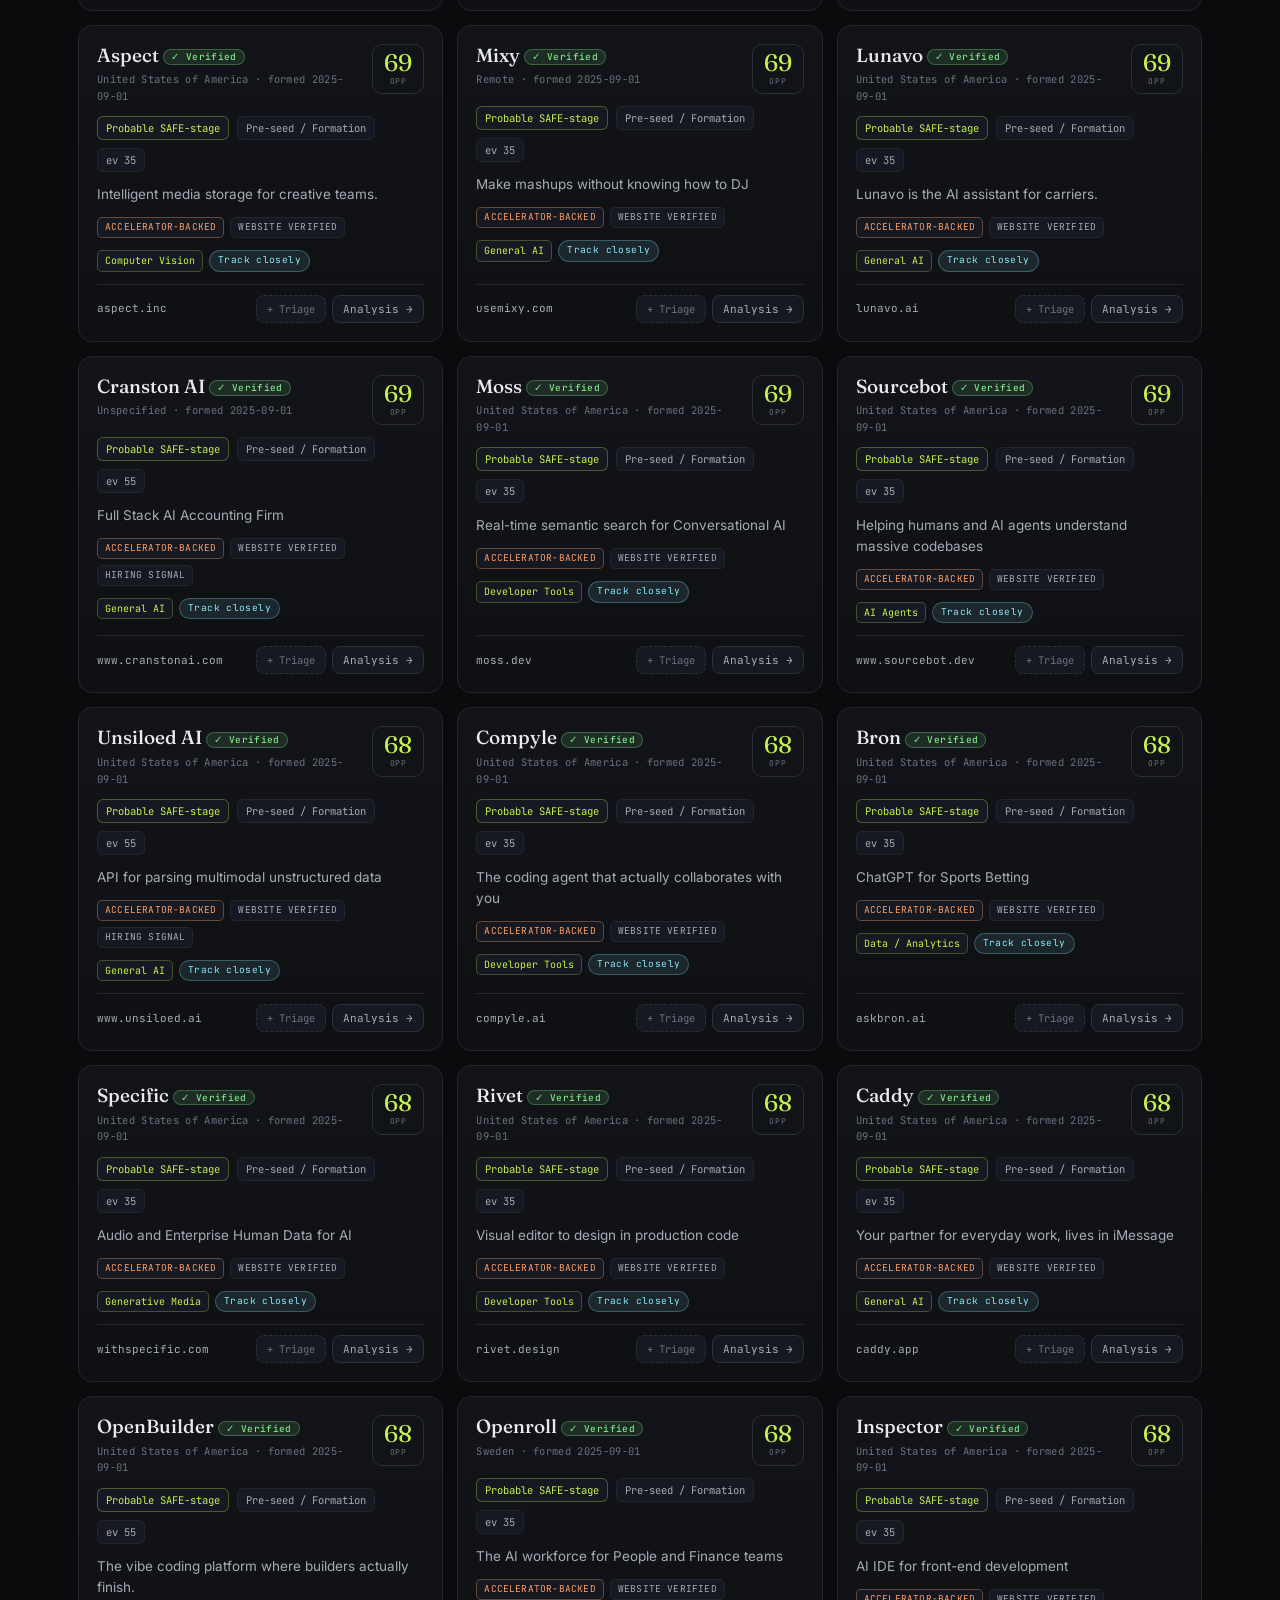
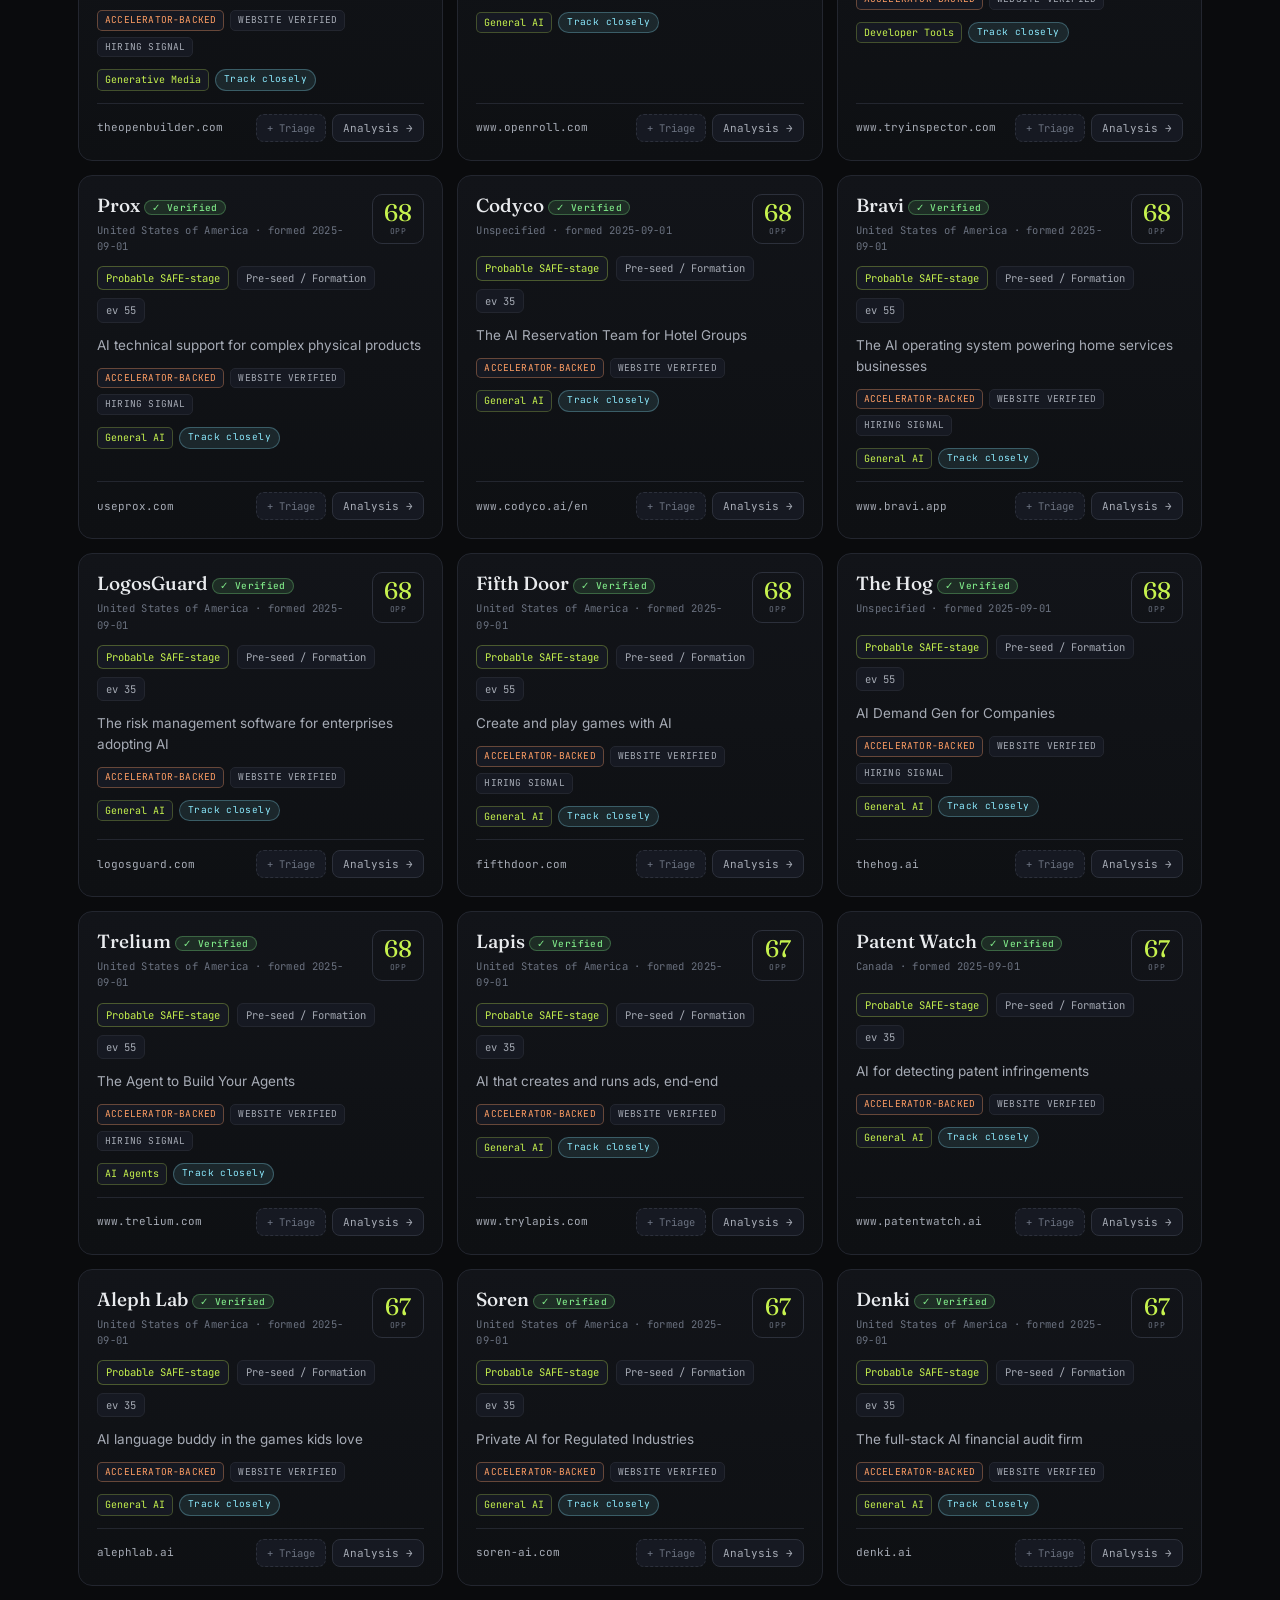
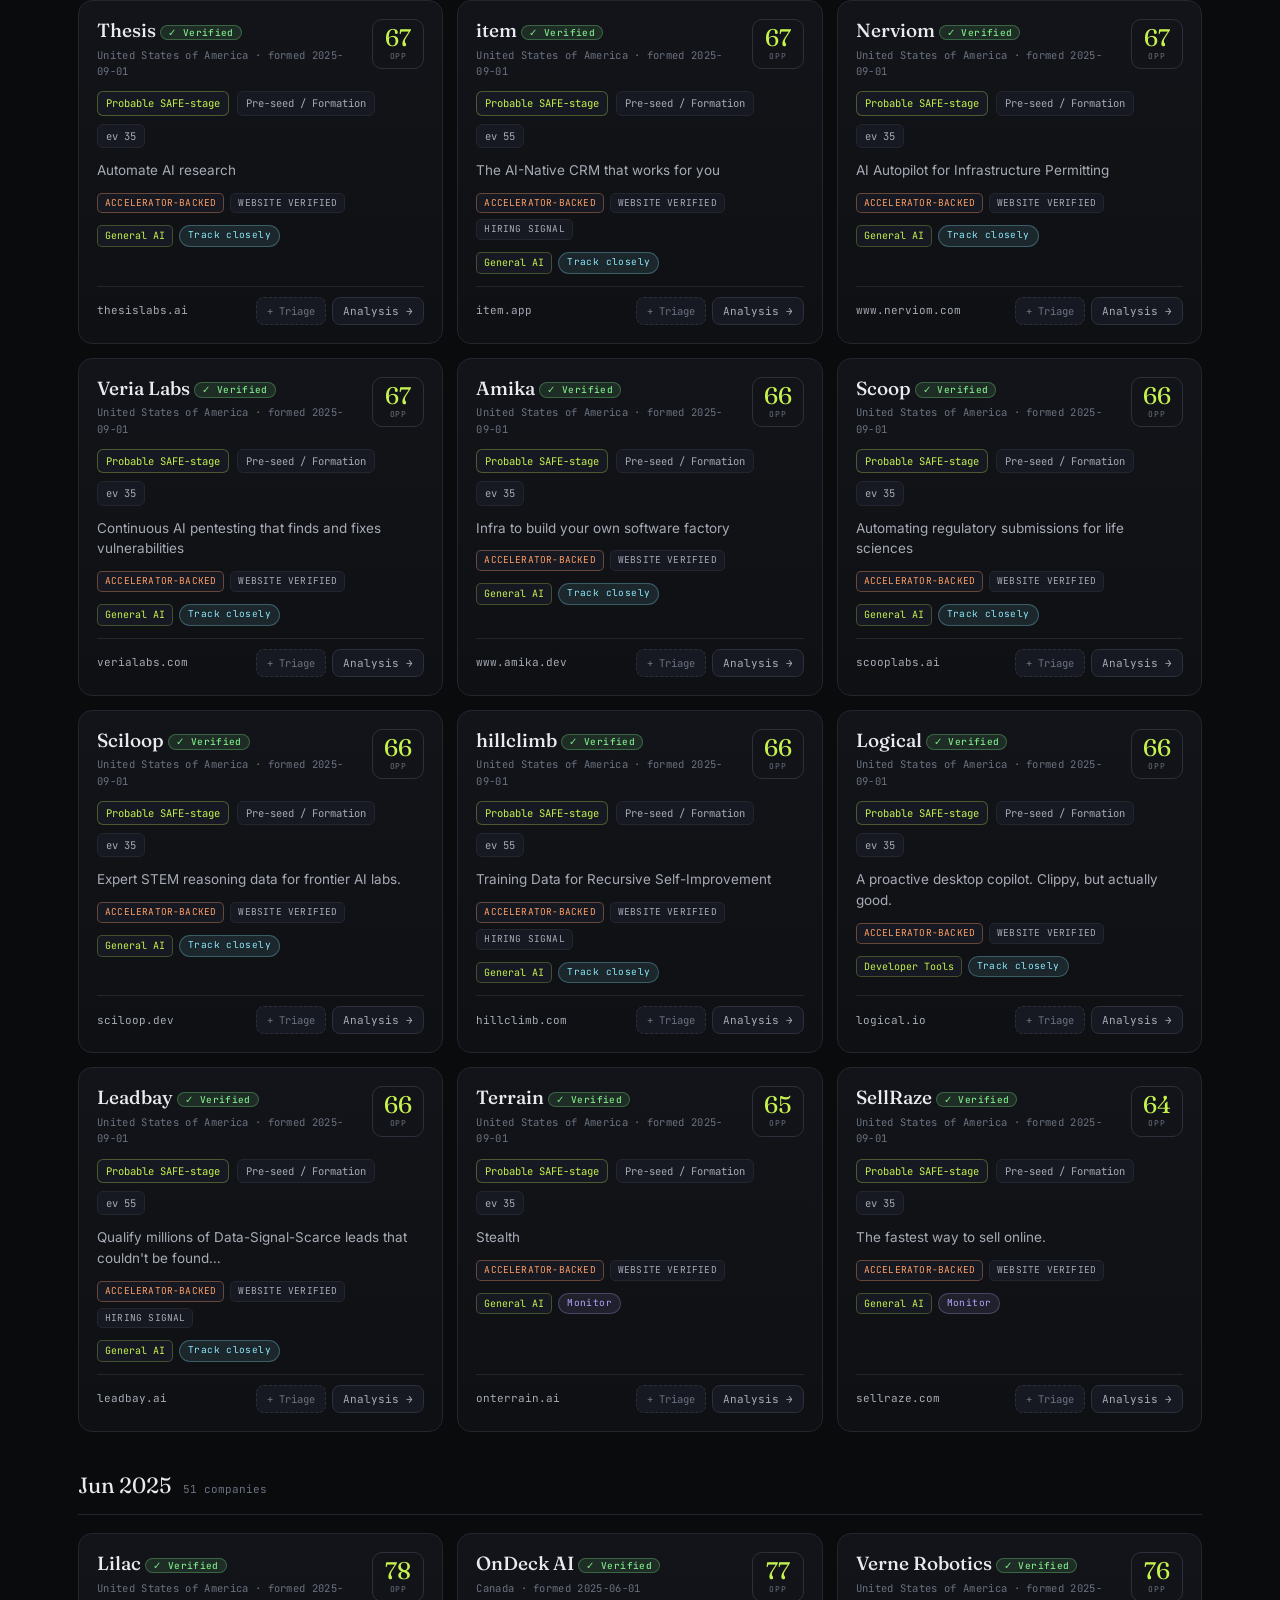
==== commit 9075d5e1: "Add investor graph UI to Network tab (Build 2/3) Unify the relationship graph: investor firm + partn" ====
--- a/dashboard/index.html
+++ b/dashboard/index.html
@@ -295,13 +295,9 @@
       <div class="net-graph-wrap" id="netGraphWrap" hidden>
         <div class="net-graph-head">
           <h3>Relationship graph</h3>
-          <div class="net-legend">
-            <span class="lg you">You</span>
-            <span class="lg contact">Your contact</span>
-            <span class="lg target">Target company</span>
-          </div>
-        </div>
-        <div id="netGraph" class="net-graph"></div>
+          <div class="net-graph-controls" data-network-graph-controls></div>
+        </div>
+        <div id="netGraph" class="net-graph" data-network-graph></div>
       </div>
 
       <div id="netList" class="net-list"></div>
--- a/dashboard/styles.css
+++ b/dashboard/styles.css
@@ -724,3 +724,62 @@
 .np-links a { color: var(--track); white-space: nowrap; text-decoration: none; }
 .np-links a:hover { text-decoration: underline; }
 @media (max-width: 760px) { .net-list { grid-template-columns: 1fr; } }
+
+/* ===========================================================================
+   Network graph UI (Build 2/3) — unified investor + startup relationship graph
+   =========================================================================== */
+.net-graph-controls { display: flex; flex-wrap: wrap; gap: 6px; }
+.ngraph-pill {
+  font-family: var(--mono); font-size: 10px; letter-spacing: .04em;
+  padding: 5px 10px; border-radius: 999px; cursor: pointer;
+  border: 1px solid var(--line-2); background: var(--panel); color: var(--txt-3);
+  transition: border-color .12s, color .12s, background .12s;
+}
+.ngraph-pill:hover { color: var(--txt-2); border-color: var(--accent-dim); }
+.ngraph-pill.on { background: rgba(198,242,78,0.12); border-color: var(--accent-dim); color: var(--accent); }
+
+.network-legend { display: flex; flex-wrap: wrap; gap: 14px; font-family: var(--mono); font-size: 10.5px; color: var(--txt-3); margin: 2px 0 8px; }
+.network-legend .nlg::before { content: ""; display: inline-block; width: 9px; height: 9px; border-radius: 50%; margin-right: 5px; vertical-align: -1px; }
+.nlg-you::before { background: var(--accent); }
+.nlg-contact::before { background: var(--track); }
+.nlg-company::before { background: var(--panel-2); border: 1.5px solid var(--accent-dim); }
+.nlg-investor::before { background: var(--monitor); }
+.nlg-partner::before { background: var(--mid); }
+
+.ngraph-scroll { width: 100%; }
+.ngraph-svg { width: 100%; height: auto; display: block; }
+.ngraph-empty { font-family: var(--mono); font-size: 12px; color: var(--txt-3); padding: 28px 4px; }
+
+.ngraph-edge { stroke-width: 1; }
+.e-you-contact { stroke: rgba(139,233,253,0.18); }
+.e-contact-company { stroke: rgba(198,242,78,0.30); }
+.e-contact-investor { stroke: rgba(179,164,255,0.42); }
+.e-investor-partner { stroke: rgba(255,209,102,0.50); }
+.e-company-investor { stroke: rgba(166,171,181,0.32); stroke-dasharray: 3 3; }
+.ngraph-edge.is-verified { stroke-width: 1.7; }
+
+.ngraph-node text { font-family: var(--mono); font-size: 11px; fill: var(--txt-2); pointer-events: none; }
+.ngraph-node circle { transition: fill .12s, stroke .12s; }
+.nn-you circle { fill: var(--accent); }
+.nn-you text { fill: #0a0b0d; font-weight: 600; }
+.nn-contact circle { fill: var(--track); }
+.nn-company circle { fill: var(--panel-2); stroke: var(--accent-dim); stroke-width: 1.5; }
+.nn-investor circle { fill: var(--monitor); }
+.nn-partner circle { fill: var(--mid); }
+.ngraph-node[role="button"] { cursor: pointer; }
+.ngraph-node[role="button"]:hover circle, .ngraph-node[role="button"]:focus circle { stroke: var(--accent); stroke-width: 2; }
+.ngraph-node[role="button"]:focus { outline: none; }
+.ngraph-node[role="button"]:hover text, .ngraph-node[role="button"]:focus text { fill: var(--txt); }
+
+.net-drawer .nd-kind { display: inline-block; font-family: var(--mono); font-size: 9.5px; letter-spacing: .12em; text-transform: uppercase; padding: 3px 8px; border-radius: 6px; margin-bottom: 8px; border: 1px solid var(--line-2); color: var(--txt-2); }
+.nd-kind-investor { color: var(--monitor); border-color: rgba(179,164,255,0.35); }
+.nd-kind-partner { color: var(--mid); border-color: rgba(255,209,102,0.35); }
+.nd-kind-contact { color: var(--track); border-color: rgba(139,233,253,0.35); }
+.nd-kind-company { color: var(--accent); border-color: var(--accent-dim); }
+.nd-path { display: flex; flex-wrap: wrap; align-items: center; gap: 6px; font-family: var(--mono); font-size: 12px; color: var(--txt); }
+.nd-path .nd-arrow { color: var(--txt-3); }
+
+@media (max-width: 760px) {
+  .ngraph-scroll { overflow-x: auto; -webkit-overflow-scrolling: touch; }
+  .ngraph-svg { min-width: 640px; }
+}
